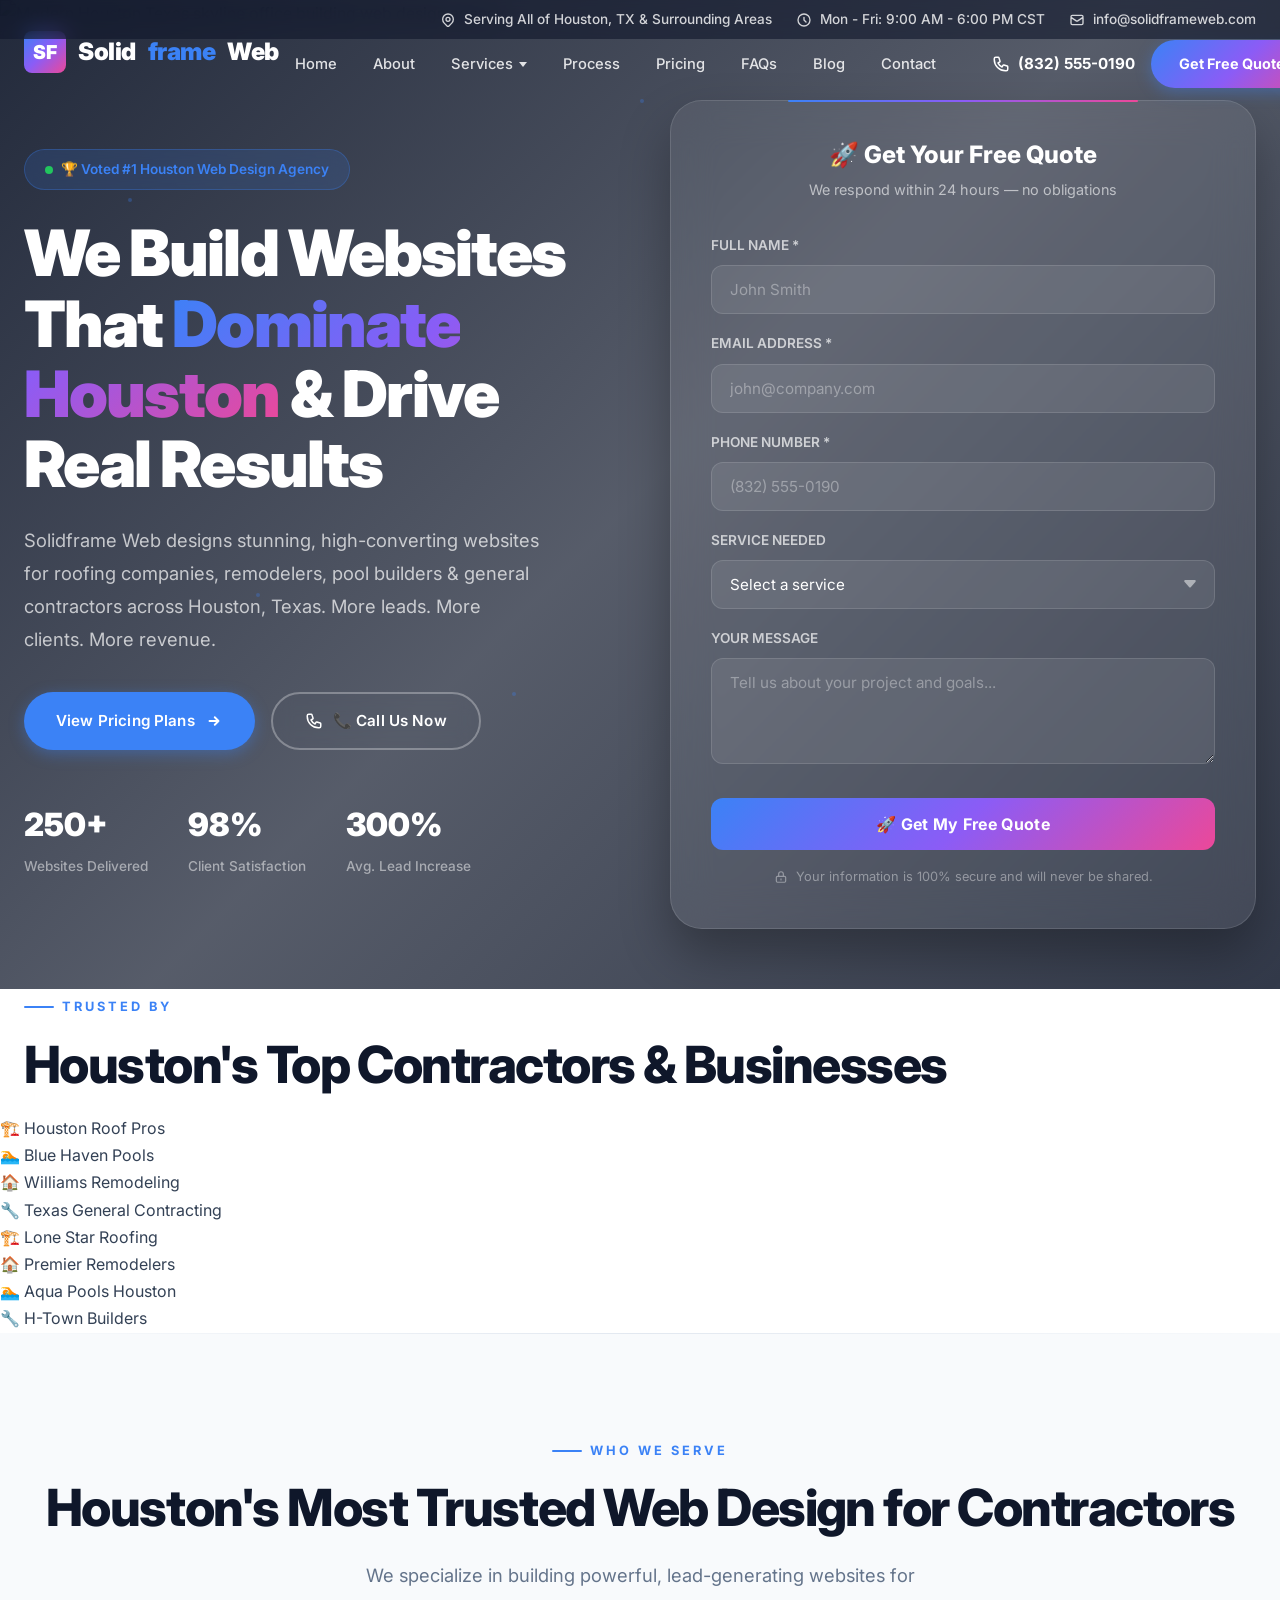
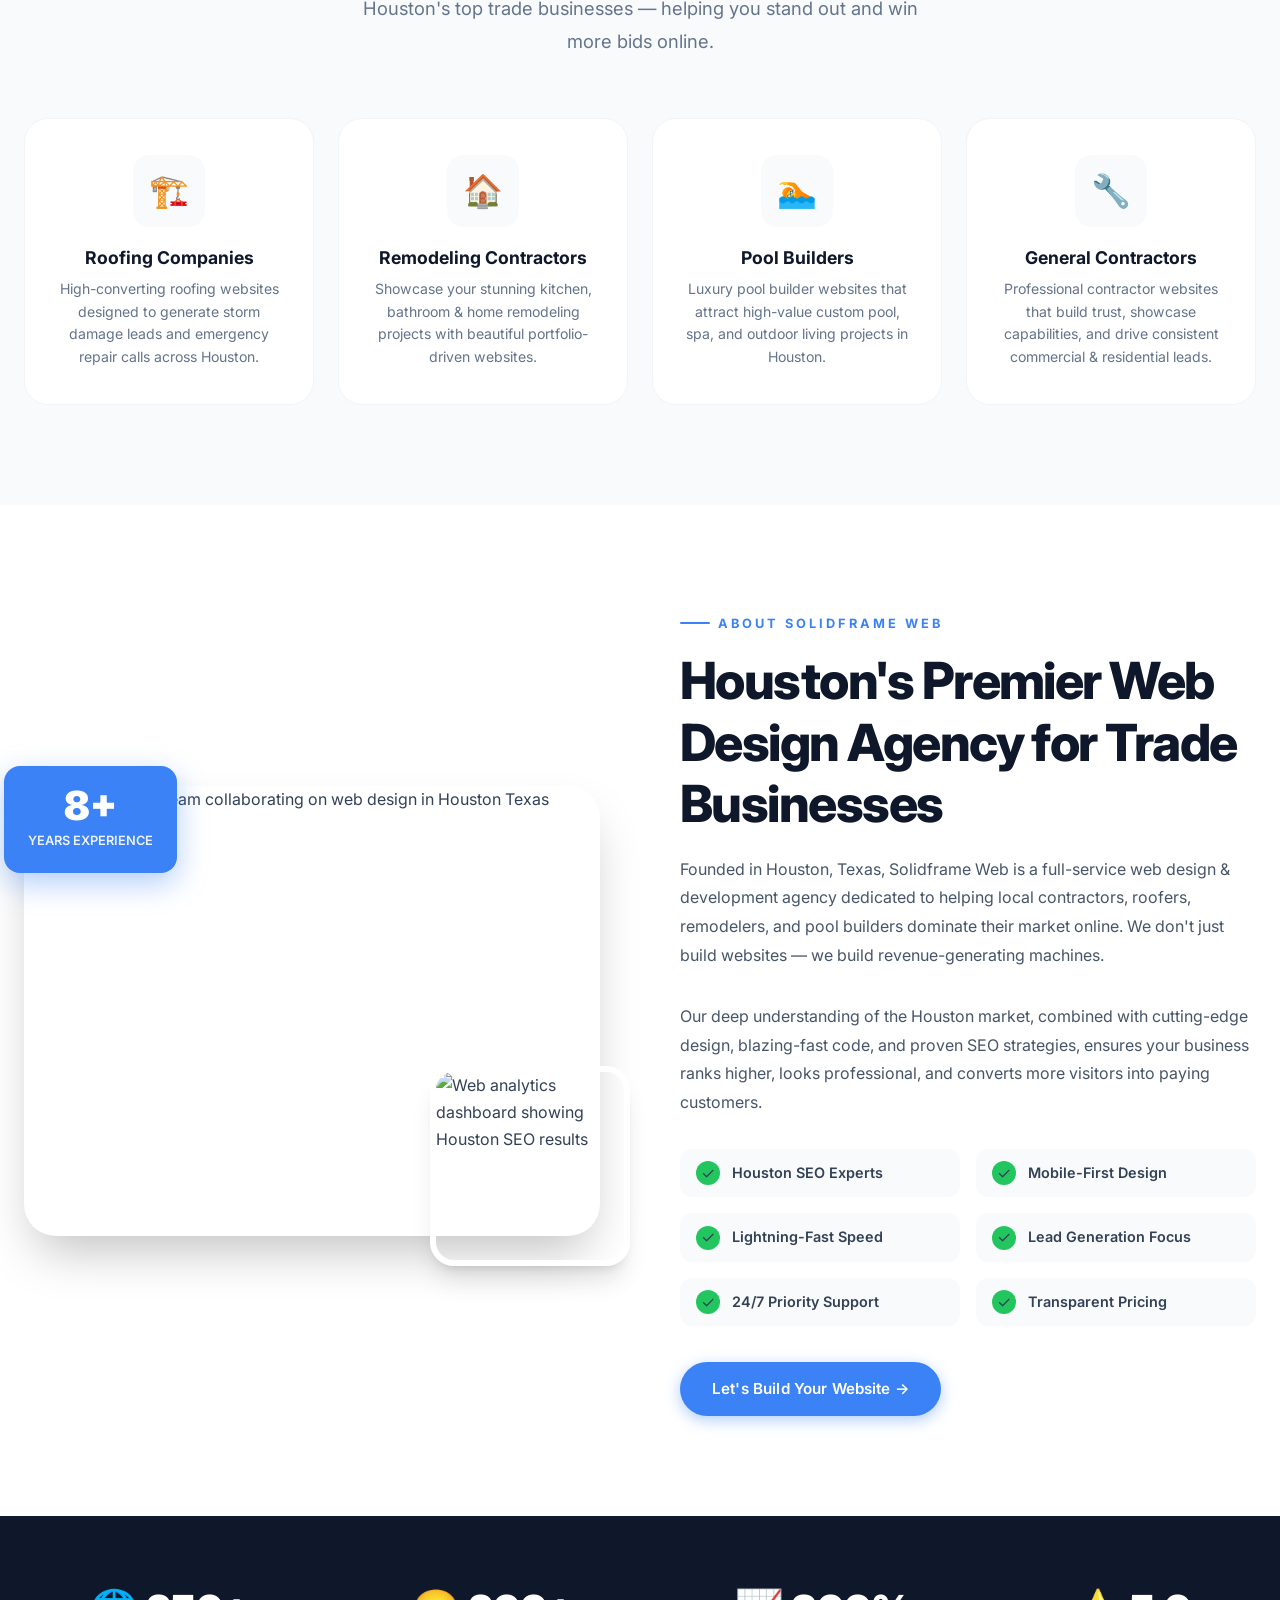
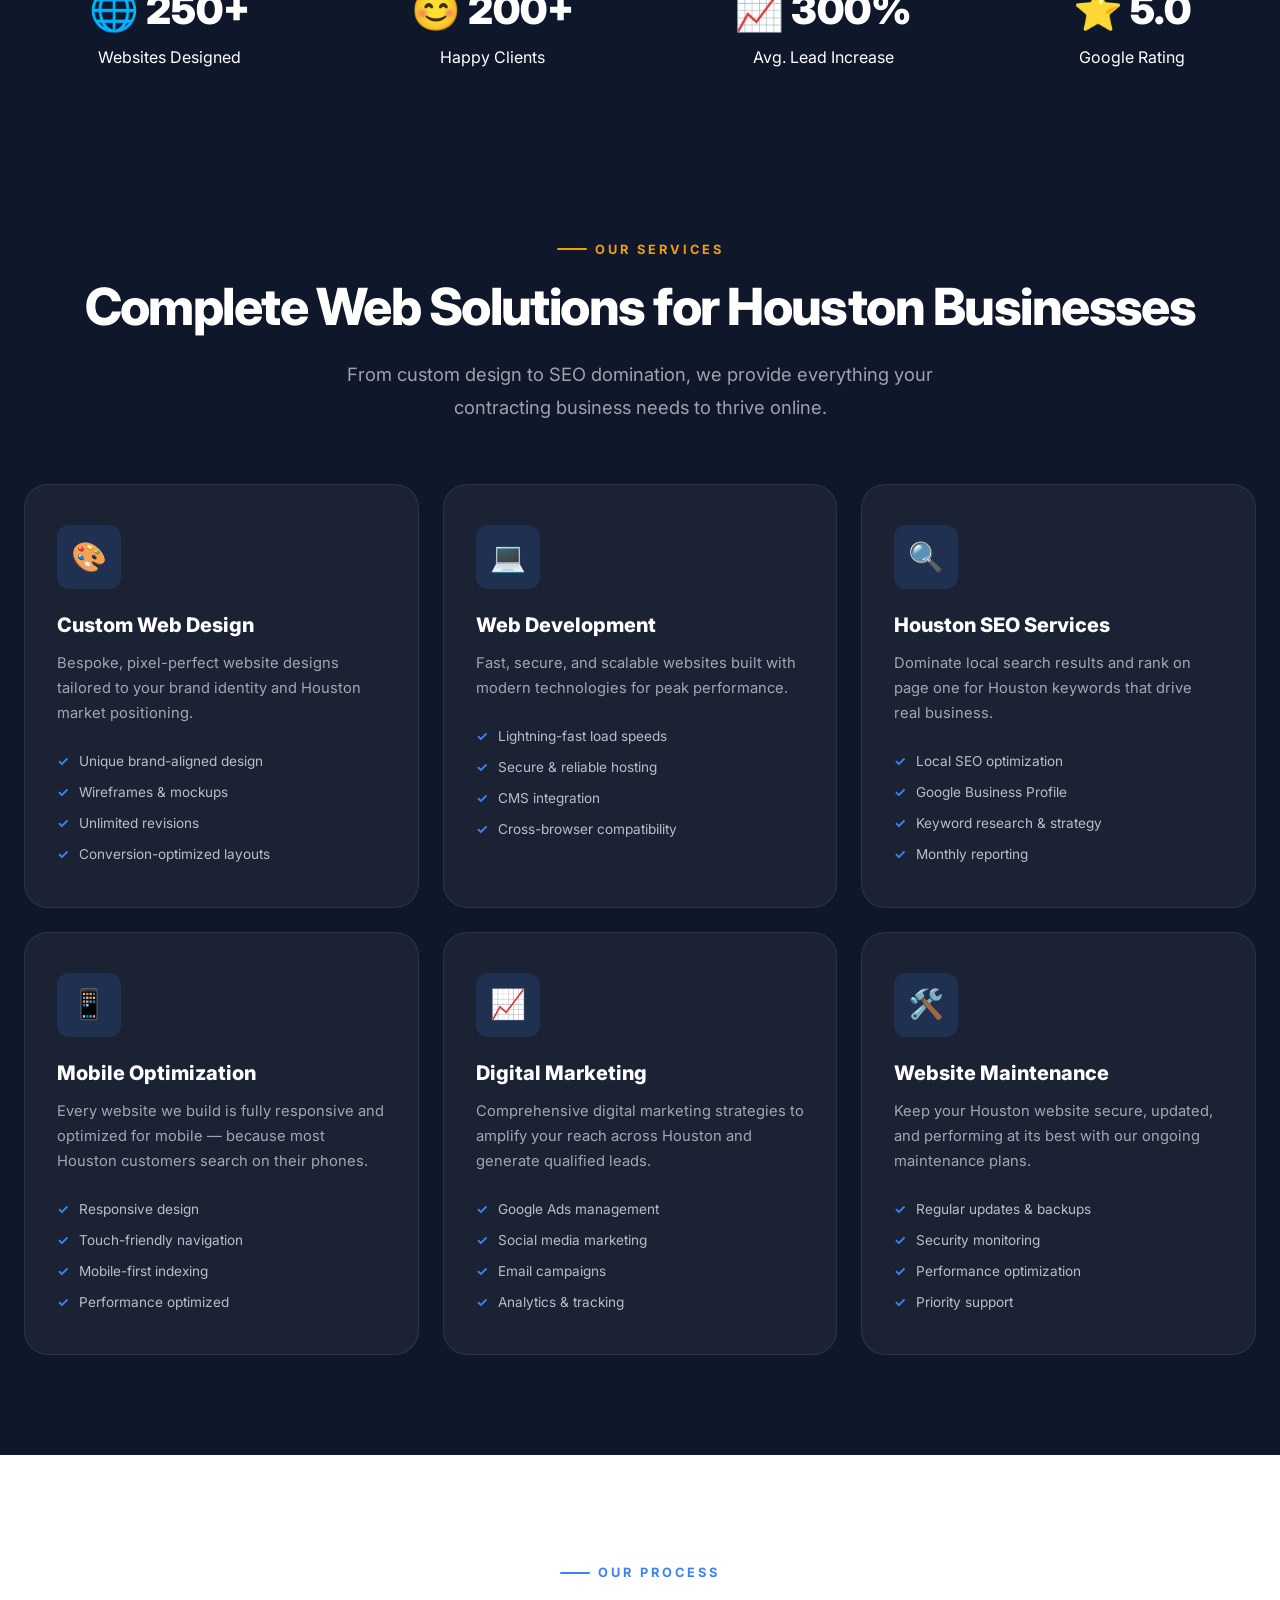
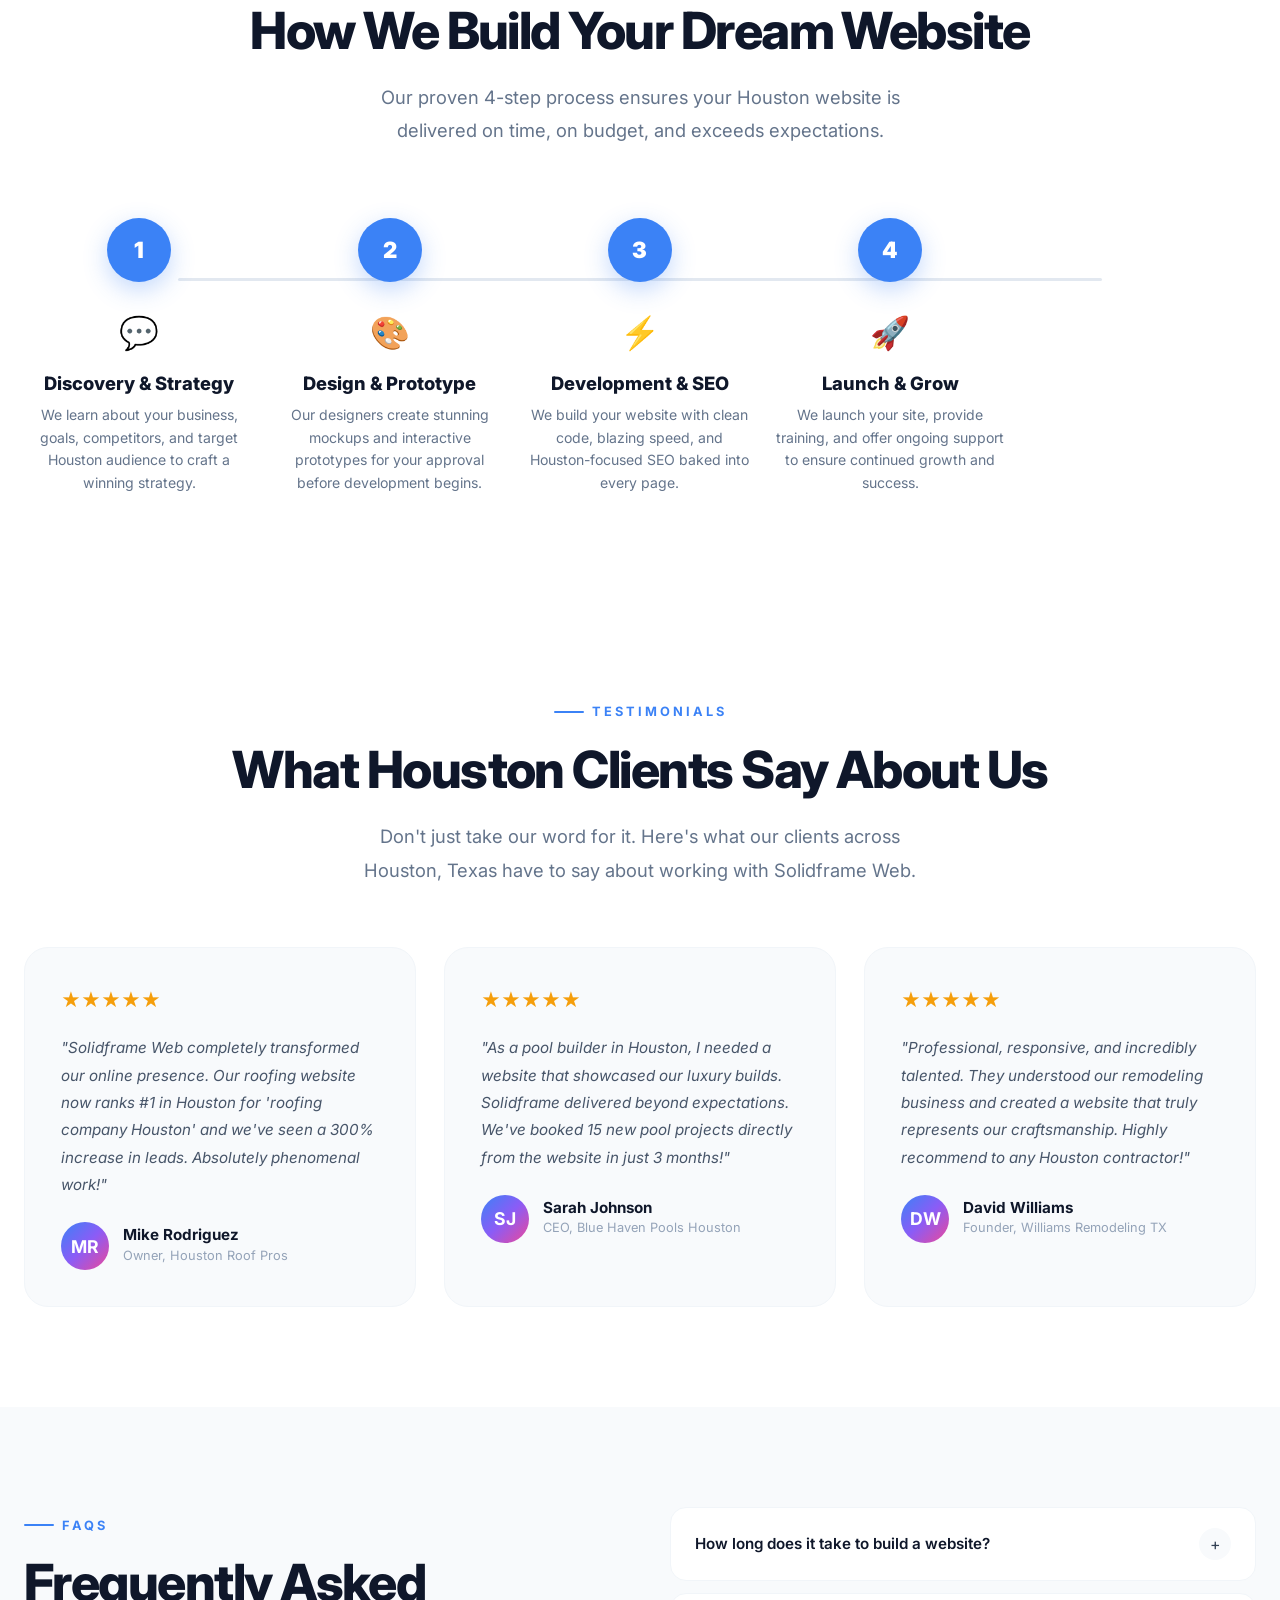
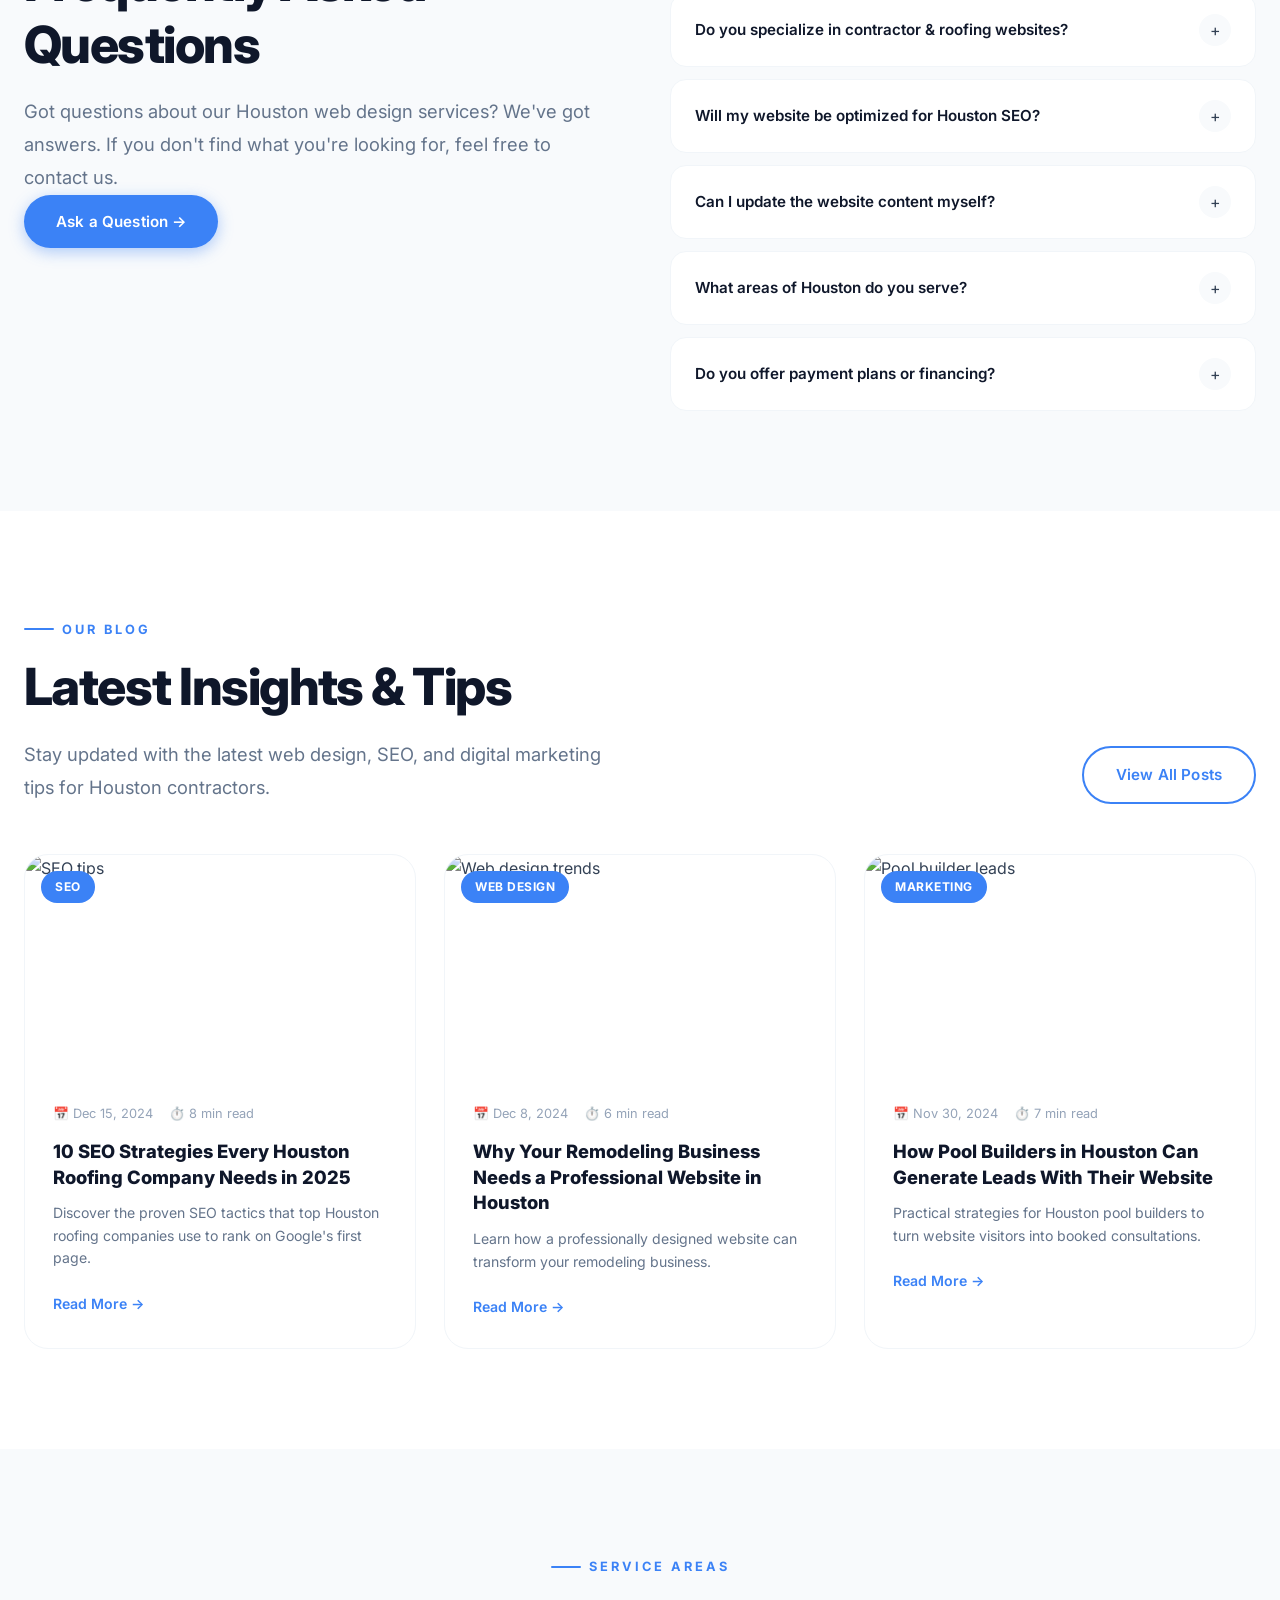
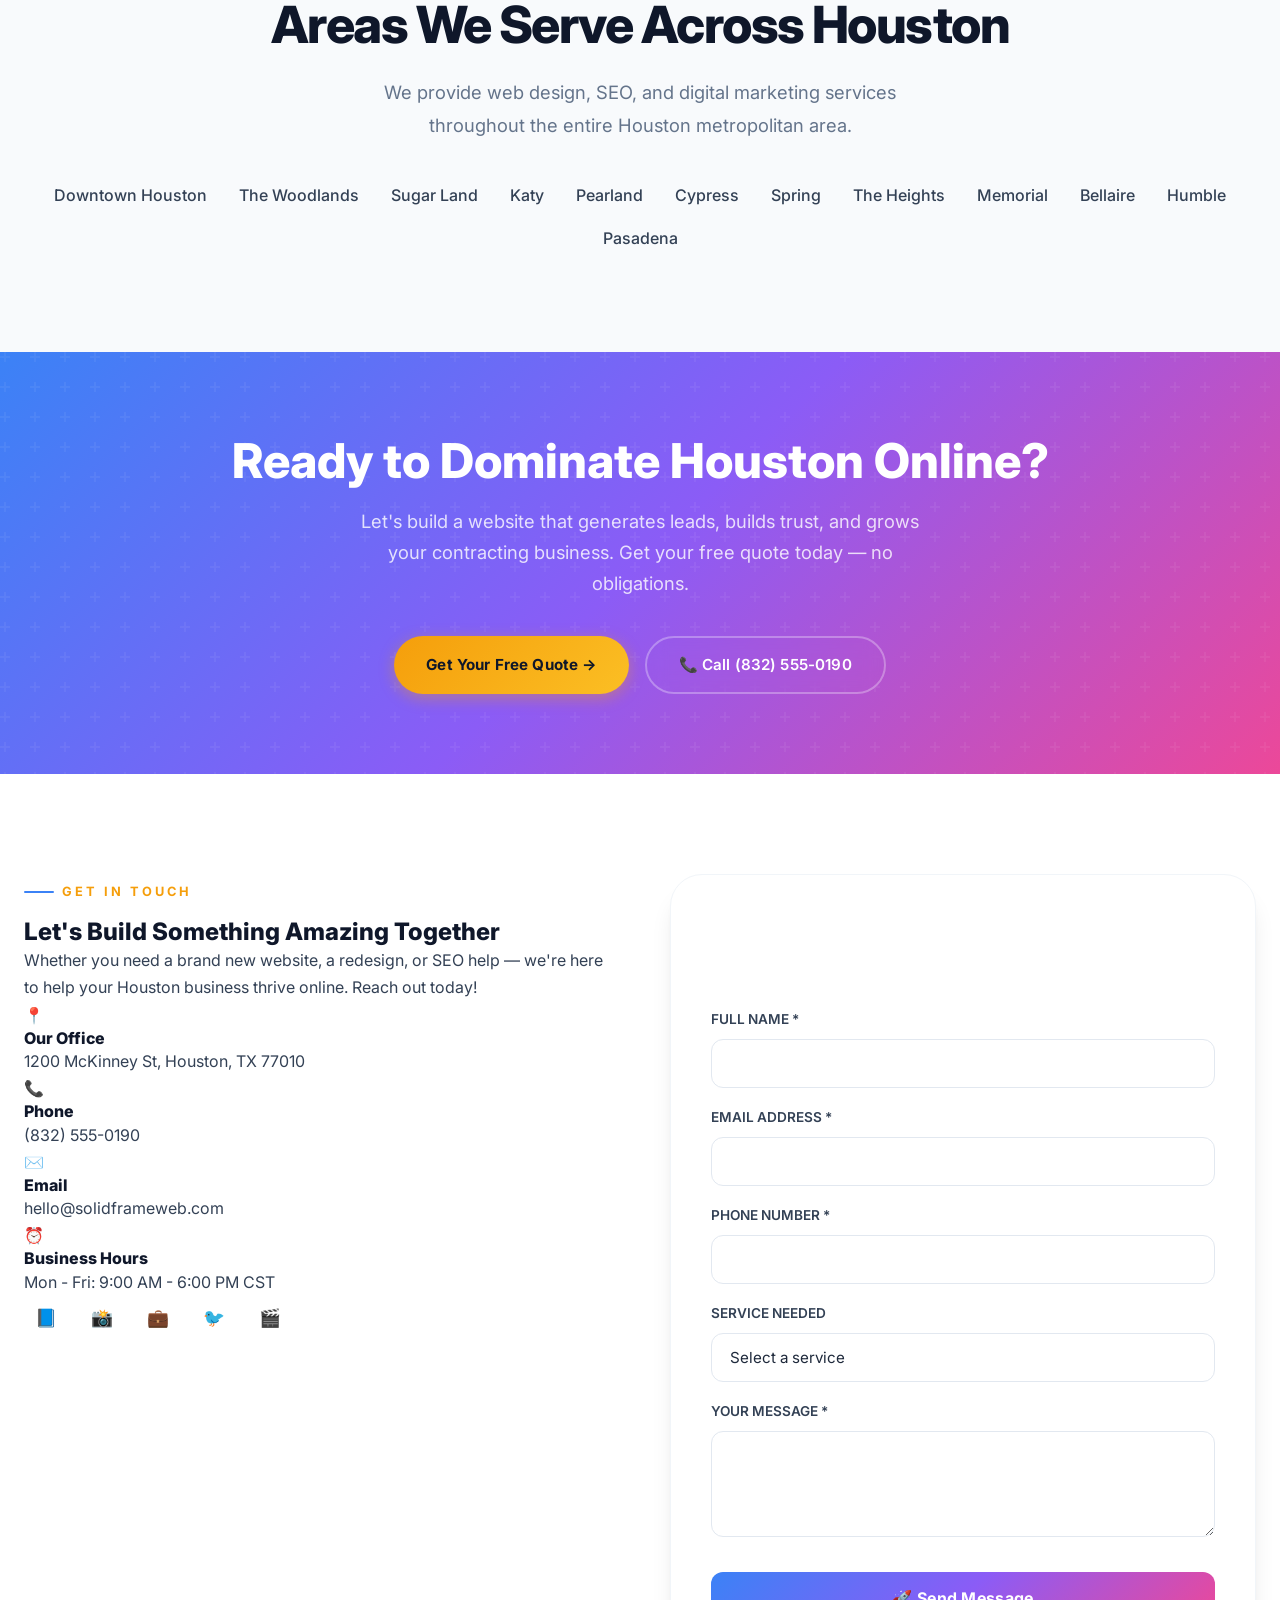
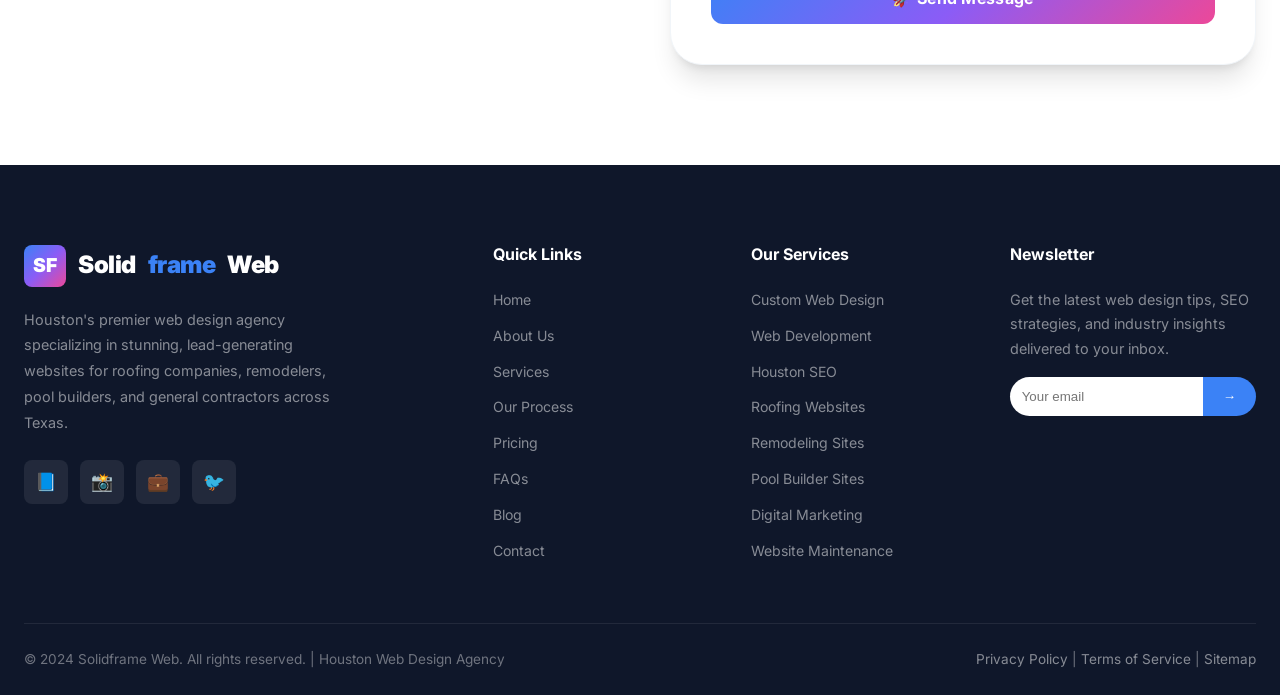
==== index.html @ 3b4bf39e "Update index.html" ====
<!DOCTYPE html>
<html lang="en">
<head>
  <meta charset="UTF-8">
  <meta name="viewport" content="width=device-width, initial-scale=1.0">
  <!-- Primary Meta Tags -->
  <title>Solidframe Web | #1 Web Design Agency in Houston, TX | Custom Websites for Contractors</title>
  <meta name="description" content="Houston's premier web design agency. We build stunning, SEO-optimized websites for roofing, remodeling, pool builders & general contractors. Get a free quote!">
  <meta name="keywords" content="web design Houston, website design Houston TX, Houston web development, roofing website Houston, remodeling website Houston, pool builder website, general contractor website Houston">
  <meta name="author" content="Solidframe Web">
  <meta name="robots" content="index, follow">
  <link rel="canonical" href="https://www.solidframeweb.com/index.html">
  <!-- Open Graph -->
  <meta property="og:type" content="website">
  <meta property="og:url" content="https://www.solidframeweb.com/">
  <meta property="og:title" content="Solidframe Web | #1 Web Design Agency in Houston, TX">
  <meta property="og:description" content="We design stunning, high-converting websites for roofing, remodeling, pool builders & general contractors across Houston, Texas.">
  <meta property="og:image" content="https://www.solidframeweb.com/og-image.jpg">
  <!-- Fonts & CSS -->
  <link rel="preconnect" href="https://fonts.googleapis.com">
  <link rel="preconnect" href="https://fonts.gstatic.com" crossorigin>
  <link href="https://fonts.googleapis.com/css2?family=Inter:wght@300;400;500;600;700;800;900&family=Playfair+Display:wght@700;800;900&display=swap" rel="stylesheet">
  <link rel="stylesheet" href="style.css">
</head>
<body>
  <!-- Mobile Overlay -->
  <div class="mobile-overlay" id="mobileOverlay"></div>

  <!-- Top Bar -->
  <div class="nav-top-bar">
    <div class="container">
      <div class="nav-top-inner">
        <div class="nav-top-item">
          <svg xmlns="http://www.w3.org/2000/svg" fill="none" viewBox="0 0 24 24" stroke="currentColor" stroke-width="2"><path stroke-linecap="round" stroke-linejoin="round" d="M17.657 16.657L13.414 20.9a1.998 1.998 0 01-2.827 0l-4.244-4.243a8 8 0 1111.314 0z"/><path stroke-linecap="round" stroke-linejoin="round" d="M15 11a3 3 0 11-6 0 3 3 0 016 0z"/></svg>
          <span>Serving All of Houston, TX & Surrounding Areas</span>
        </div>
        <div class="nav-top-item">
          <svg xmlns="http://www.w3.org/2000/svg" fill="none" viewBox="0 0 24 24" stroke="currentColor" stroke-width="2"><path stroke-linecap="round" stroke-linejoin="round" d="M12 8v4l3 3m6-3a9 9 0 11-18 0 9 9 0 0118 0z"/></svg>
          <span>Mon - Fri: 9:00 AM - 6:00 PM CST</span>
        </div>
        <div class="nav-top-item">
          <svg xmlns="http://www.w3.org/2000/svg" fill="none" viewBox="0 0 24 24" stroke="currentColor" stroke-width="2"><path stroke-linecap="round" stroke-linejoin="round" d="M3 8l7.89 5.26a2 2 0 002.22 0L21 8M5 19h14a2 2 0 002-2V7a2 2 0 00-2-2H5a2 2 0 00-2 2v10a2 2 0 002 2z"/></svg>
          <a href="mailto:info@solidframeweb.com">info@solidframeweb.com</a>
        </div>
      </div>
    </div>
  </div>

  <!-- Navbar -->
  <nav class="navbar" id="navbar">
    <div class="container">
      <a href="index.html" class="nav-logo">
        <div class="logo-icon">SF</div>
        Solid<span>frame</span> Web
      </a>

      <div class="nav-main" id="navMain">
        <div class="nav-links">
          <a href="index.html" class="nav-link active">Home</a>
          <a href="about.html" class="nav-link">About</a>
          <div class="nav-dropdown">
            <a href="services.html" class="nav-link">Services</a>
            <div class="dropdown-menu">
              <a href="services.html#custom-design" class="dropdown-item"><div class="dropdown-icon">🌐</div><div class="dropdown-text"><h4>Custom Web Design</h4><p>Stunning, unique websites</p></div></a>
              <a href="services.html#responsive" class="dropdown-item"><div class="dropdown-icon">📱</div><div class="dropdown-text"><h4>Responsive Development</h4><p>Pixel-perfect on every device</p></div></a>
              <a href="services.html#seo" class="dropdown-item"><div class="dropdown-icon">🔍</div><div class="dropdown-text"><h4>SEO Optimization</h4><p>Dominate Houston search</p></div></a>
              <a href="services.html#roofing" class="dropdown-item"><div class="dropdown-icon">🏗️</div><div class="dropdown-text"><h4>Roofing Websites</h4><p>Lead generation for roofers</p></div></a>
              <a href="services.html#remodeling" class="dropdown-item"><div class="dropdown-icon">🏠</div><div class="dropdown-text"><h4>Remodeling Websites</h4><p>Showcase your portfolio</p></div></a>
              <a href="services.html#pool" class="dropdown-item"><div class="dropdown-icon">🏊</div><div class="dropdown-text"><h4>Pool Builder Websites</h4><p>Attract high‑value projects</p></div></a>
              <a href="services.html#contractor" class="dropdown-item"><div class="dropdown-icon">🔧</div><div class="dropdown-text"><h4>Contractor Websites</h4><p>Professional sites for GCs</p></div></a>
              <a href="services.html#marketing" class="dropdown-item"><div class="dropdown-icon">📈</div><div class="dropdown-text"><h4>Digital Marketing</h4><p>Grow your online presence</p></div></a>
            </div>
          </div>
          <a href="process.html" class="nav-link">Process</a>
          <a href="pricing.html" class="nav-link">Pricing</a>
          <a href="faq.html" class="nav-link">FAQs</a>
          <a href="blog.html" class="nav-link">Blog</a>
          <a href="contact.html" class="nav-link">Contact</a>
        </div>
        <div class="nav-actions">
          <a href="tel:+18325550190" class="nav-phone">
            <svg xmlns="http://www.w3.org/2000/svg" fill="none" viewBox="0 0 24 24" stroke="currentColor" stroke-width="2"><path stroke-linecap="round" stroke-linejoin="round" d="M3 5a2 2 0 012-2h3.28a1 1 0 01.948.684l1.498 4.493a1 1 0 01-.502 1.21l-2.257 1.13a11.042 11.042 0 005.516 5.516l1.13-2.257a1 1 0 011.21-.502l4.493 1.498a1 1 0 01.684.949V19a2 2 0 01-2 2h-1C9.716 21 3 14.284 3 6V5z"/></svg>
            (832) 555-0190
          </a>
          <a href="index.html#quote-form" class="nav-quote-btn">Get Free Quote →</a>
        </div>
      </div>

      <div class="nav-toggle" id="navToggle">
        <span></span><span></span><span></span>
      </div>
    </div>
  </nav>

  <!-- ===== HERO ===== -->
  <section class="hero" id="home">
    <div class="hero-bg">
      <img src="https://images.unsplash.com/photo-1497366216548-37526070297c?w=1920&q=80" alt="Modern Houston Texas skyline office building web design agency" loading="eager">
    </div>
    <div class="hero-particles">
      <div class="particle"></div><div class="particle"></div><div class="particle"></div><div class="particle"></div>
      <div class="particle"></div><div class="particle"></div><div class="particle"></div><div class="particle"></div>
    </div>
    <div class="container">
      <div class="hero-content">
        <div class="hero-badge">
          <span class="dot"></span>
          🏆 Voted #1 Houston Web Design Agency 
        </div>
        <h1 class="hero-title">
          We Build Websites That <span class="highlight">Dominate Houston</span> & Drive Real Results
        </h1>
        <p class="hero-description">
          Solidframe Web designs stunning, high-converting websites for roofing companies, remodelers, pool builders & general contractors across Houston, Texas. More leads. More clients. More revenue.
        </p>
        <div class="hero-buttons">
          <a href="pricing.html" class="btn btn-primary">
            View Pricing Plans
            <svg xmlns="http://www.w3.org/2000/svg" width="18" height="18" fill="none" viewBox="0 0 24 24" stroke="currentColor" stroke-width="2.5"><path stroke-linecap="round" stroke-linejoin="round" d="M13 7l5 5m0 0l-5 5m5-5H6"/></svg>
          </a>
          <a href="tel:+18325550190" class="btn btn-secondary">
            <svg xmlns="http://www.w3.org/2000/svg" width="18" height="18" fill="none" viewBox="0 0 24 24" stroke="currentColor" stroke-width="2"><path stroke-linecap="round" stroke-linejoin="round" d="M3 5a2 2 0 012-2h3.28a1 1 0 01.948.684l1.498 4.493a1 1 0 01-.502 1.21l-2.257 1.13a11.042 11.042 0 005.516 5.516l1.13-2.257a1 1 0 011.21-.502l4.493 1.498a1 1 0 01.684.949V19a2 2 0 01-2 2h-1C9.716 21 3 14.284 3 6V5z"/></svg>
            📞 Call Us Now
          </a>
        </div>
        <div class="hero-stats">
          <div class="hero-stat"><span class="hero-stat-number">250+</span><span class="hero-stat-label">Websites Delivered</span></div>
          <div class="hero-stat"><span class="hero-stat-number">98%</span><span class="hero-stat-label">Client Satisfaction</span></div>
          <div class="hero-stat"><span class="hero-stat-number">300%</span><span class="hero-stat-label">Avg. Lead Increase</span></div>
        </div>
      </div>

      <div class="hero-form-wrapper" id="quote-form">
        <form class="hero-form" id="heroQuoteForm">
          <div class="form-header">
            <h3>🚀 Get Your Free Quote</h3>
            <p>We respond within 24 hours — no obligations</p>
          </div>
          <div class="form-group">
            <label for="hero-name">FULL NAME *</label>
            <input type="text" id="hero-name" name="name" placeholder="John Smith" required>
          </div>
          <div class="form-group">
            <label for="hero-email">EMAIL ADDRESS *</label>
            <input type="email" id="hero-email" name="email" placeholder="john@company.com" required>
          </div>
          <div class="form-group">
            <label for="hero-phone">PHONE NUMBER *</label>
            <input type="tel" id="hero-phone" name="phone" placeholder="(832) 555-0190" required>
          </div>
          <div class="form-group">
            <label for="hero-service">SERVICE NEEDED</label>
            <select id="hero-service" name="service">
              <option value="">Select a service</option>
              <option value="custom-web-design">Custom Web Design</option>
              <option value="roofing-website">Roofing Website</option>
              <option value="remodeling-website">Remodeling Website</option>
              <option value="pool-builder-website">Pool Builder Website</option>
              <option value="contractor-website">Contractor Website</option>
              <option value="seo-optimization">SEO Optimization</option>
              <option value="digital-marketing">Digital Marketing</option>
            </select>
          </div>
          <div class="form-group">
            <label for="hero-message">YOUR MESSAGE</label>
            <textarea id="hero-message" name="message" placeholder="Tell us about your project and goals..." rows="4"></textarea>
          </div>
          <button type="submit" class="form-submit">🚀 Get My Free Quote</button>
          <div class="form-trust">
            <svg xmlns="http://www.w3.org/2000/svg" width="14" height="14" fill="none" viewBox="0 0 24 24" stroke="currentColor" stroke-width="2"><path stroke-linecap="round" stroke-linejoin="round" d="M12 15v2m-6 4h12a2 2 0 002-2v-6a2 2 0 00-2-2H6a2 2 0 00-2 2v6a2 2 0 002 2zm10-10V7a4 4 0 00-8 0v4h8z"/></svg>
            Your information is 100% secure and will never be shared.
          </div>
        </form>
      </div>
    </div>
  </section>

  <!-- ===== TRUSTED BY ===== -->
  <section class="trusted-by">
    <div class="container">
      <div class="trusted-header">
        <span class="section-label">Trusted By</span>
        <h2 class="section-title">Houston's Top Contractors & Businesses</h2>
      </div>
    </div>
    <div class="logo-carousel-wrapper">
      <div class="logo-carousel" id="logoCarousel">
        <div class="logo-item"><span>🏗️</span> Houston Roof Pros</div>
        <div class="logo-item"><span>🏊</span> Blue Haven Pools</div>
        <div class="logo-item"><span>🏠</span> Williams Remodeling</div>
        <div class="logo-item"><span>🔧</span> Texas General Contracting</div>
        <div class="logo-item"><span>🏗️</span> Lone Star Roofing</div>
        <div class="logo-item"><span>🏠</span> Premier Remodelers</div>
        <div class="logo-item"><span>🏊</span> Aqua Pools Houston</div>
        <div class="logo-item"><span>🔧</span> H-Town Builders</div>
      </div>
    </div>
  </section>

  <!-- ===== WHO WE SERVE ===== -->
  <section class="industries section" id="industries">
    <div class="container">
      <div class="industries-header fade-in">
        <span class="section-label">Who We Serve</span>
        <h2 class="section-title">Houston's Most Trusted Web Design for Contractors</h2>
        <p class="section-subtitle">We specialize in building powerful, lead-generating websites for Houston's top trade businesses — helping you stand out and win more bids online.</p>
      </div>
      <div class="industries-grid">
        <div class="industry-card fade-in"><div class="industry-icon"><span>🏗️</span></div><h3>Roofing Companies</h3><p>High-converting roofing websites designed to generate storm damage leads and emergency repair calls across Houston.</p></div>
        <div class="industry-card fade-in"><div class="industry-icon"><span>🏠</span></div><h3>Remodeling Contractors</h3><p>Showcase your stunning kitchen, bathroom & home remodeling projects with beautiful portfolio-driven websites.</p></div>
        <div class="industry-card fade-in"><div class="industry-icon"><span>🏊</span></div><h3>Pool Builders</h3><p>Luxury pool builder websites that attract high-value custom pool, spa, and outdoor living projects in Houston.</p></div>
        <div class="industry-card fade-in"><div class="industry-icon"><span>🔧</span></div><h3>General Contractors</h3><p>Professional contractor websites that build trust, showcase capabilities, and drive consistent commercial & residential leads.</p></div>
      </div>
    </div>
  </section>

  <!-- ===== ABOUT ===== -->
  <section class="about section" id="about">
    <div class="container">
      <div class="about-grid">
        <div class="about-images fade-in-left">
          <div class="about-img-main"><img src="https://images.unsplash.com/photo-1522071820081-009f0129c71c?w=800&q=80" alt="Solidframe Web team collaborating on web design in Houston Texas"></div>
          <div class="about-img-float"><img src="https://images.unsplash.com/photo-1460925895917-afdab827c52f?w=400&q=80" alt="Web analytics dashboard showing Houston SEO results"></div>
          <div class="about-experience"><span class="number">8+</span><span class="label">YEARS EXPERIENCE</span></div>
        </div>
        <div class="about-content fade-in-right">
          <span class="section-label">About Solidframe Web</span>
          <h2 class="section-title">Houston's Premier Web Design Agency for Trade Businesses</h2>
          <p class="about-text">Founded in Houston, Texas, Solidframe Web is a full-service web design & development agency dedicated to helping local contractors, roofers, remodelers, and pool builders dominate their market online. We don't just build websites — we build revenue-generating machines.</p>
          <p class="about-text">Our deep understanding of the Houston market, combined with cutting-edge design, blazing-fast code, and proven SEO strategies, ensures your business ranks higher, looks professional, and converts more visitors into paying customers.</p>
          <div class="about-features">
            <div class="about-feature"><div class="check">✓</div><span>Houston SEO Experts</span></div>
            <div class="about-feature"><div class="check">✓</div><span>Mobile-First Design</span></div>
            <div class="about-feature"><div class="check">✓</div><span>Lightning-Fast Speed</span></div>
            <div class="about-feature"><div class="check">✓</div><span>Lead Generation Focus</span></div>
            <div class="about-feature"><div class="check">✓</div><span>24/7 Priority Support</span></div>
            <div class="about-feature"><div class="check">✓</div><span>Transparent Pricing</span></div>
          </div>
          <a href="about.html" class="btn btn-primary">Let's Build Your Website →</a>
        </div>
      </div>
    </div>
  </section>

  <!-- ===== STATS BANNER ===== -->
  <section class="stats-banner" style="background: var(--primary); padding: 60px 0;">
    <div class="container">
      <div style="display: flex; justify-content: space-around; flex-wrap: wrap; gap: 30px;">
        <div style="text-align: center; color: white;"><span style="font-size: 2.5rem; font-weight: 900;">🌐 250+</span><br>Websites Designed</div>
        <div style="text-align: center; color: white;"><span style="font-size: 2.5rem; font-weight: 900;">😊 200+</span><br>Happy Clients</div>
        <div style="text-align: center; color: white;"><span style="font-size: 2.5rem; font-weight: 900;">📈 300%</span><br>Avg. Lead Increase</div>
        <div style="text-align: center; color: white;"><span style="font-size: 2.5rem; font-weight: 900;">⭐ 5.0</span><br>Google Rating</div>
      </div>
    </div>
  </section>

  <!-- ===== SERVICES ===== -->
  <section class="services section" id="services">
    <div class="container">
      <div class="services-header fade-in">
        <span class="section-label">Our Services</span>
        <h2 class="section-title">Complete Web Solutions for Houston Businesses</h2>
        <p class="section-subtitle">From custom design to SEO domination, we provide everything your contracting business needs to thrive online.</p>
      </div>
      <div class="services-grid">
        <div class="service-card fade-in"><div class="service-icon">🎨</div><h3>Custom Web Design</h3><p>Bespoke, pixel-perfect website designs tailored to your brand identity and Houston market positioning.</p><ul class="service-features"><li>Unique brand-aligned design</li><li>Wireframes & mockups</li><li>Unlimited revisions</li><li>Conversion-optimized layouts</li></ul></div>
        <div class="service-card fade-in"><div class="service-icon">💻</div><h3>Web Development</h3><p>Fast, secure, and scalable websites built with modern technologies for peak performance.</p><ul class="service-features"><li>Lightning-fast load speeds</li><li>Secure & reliable hosting</li><li>CMS integration</li><li>Cross-browser compatibility</li></ul></div>
        <div class="service-card fade-in"><div class="service-icon">🔍</div><h3>Houston SEO Services</h3><p>Dominate local search results and rank on page one for Houston keywords that drive real business.</p><ul class="service-features"><li>Local SEO optimization</li><li>Google Business Profile</li><li>Keyword research & strategy</li><li>Monthly reporting</li></ul></div>
        <div class="service-card fade-in"><div class="service-icon">📱</div><h3>Mobile Optimization</h3><p>Every website we build is fully responsive and optimized for mobile — because most Houston customers search on their phones.</p><ul class="service-features"><li>Responsive design</li><li>Touch-friendly navigation</li><li>Mobile-first indexing</li><li>Performance optimized</li></ul></div>
        <div class="service-card fade-in"><div class="service-icon">📈</div><h3>Digital Marketing</h3><p>Comprehensive digital marketing strategies to amplify your reach across Houston and generate qualified leads.</p><ul class="service-features"><li>Google Ads management</li><li>Social media marketing</li><li>Email campaigns</li><li>Analytics & tracking</li></ul></div>
        <div class="service-card fade-in"><div class="service-icon">🛠️</div><h3>Website Maintenance</h3><p>Keep your Houston website secure, updated, and performing at its best with our ongoing maintenance plans.</p><ul class="service-features"><li>Regular updates & backups</li><li>Security monitoring</li><li>Performance optimization</li><li>Priority support</li></ul></div>
      </div>
    </div>
  </section>

  <!-- ===== PROCESS ===== -->
  <section class="process section" id="process">
    <div class="container">
      <div class="process-header fade-in">
        <span class="section-label">Our Process</span>
        <h2 class="section-title">How We Build Your Dream Website</h2>
        <p class="section-subtitle">Our proven 4-step process ensures your Houston website is delivered on time, on budget, and exceeds expectations.</p>
      </div>
      <div class="process-timeline">
        <div class="process-step fade-in"><div class="step-number">1</div><div class="step-icon">💬</div><h3>Discovery & Strategy</h3><p>We learn about your business, goals, competitors, and target Houston audience to craft a winning strategy.</p></div>
        <div class="process-step fade-in"><div class="step-number">2</div><div class="step-icon">🎨</div><h3>Design & Prototype</h3><p>Our designers create stunning mockups and interactive prototypes for your approval before development begins.</p></div>
        <div class="process-step fade-in"><div class="step-number">3</div><div class="step-icon">⚡</div><h3>Development & SEO</h3><p>We build your website with clean code, blazing speed, and Houston-focused SEO baked into every page.</p></div>
        <div class="process-step fade-in"><div class="step-number">4</div><div class="step-icon">🚀</div><h3>Launch & Grow</h3><p>We launch your site, provide training, and offer ongoing support to ensure continued growth and success.</p></div>
      </div>
    </div>
  </section>

  <!-- ===== TESTIMONIALS ===== -->
  <section class="testimonials section" id="testimonials">
    <div class="container">
      <div class="testimonials-header fade-in"><span class="section-label">Testimonials</span><h2 class="section-title">What Houston Clients Say About Us</h2><p class="section-subtitle">Don't just take our word for it. Here's what our clients across Houston, Texas have to say about working with Solidframe Web.</p></div>
      <div class="testimonials-grid">
        <div class="testimonial-card fade-in"><div class="testimonial-stars">★★★★★</div><p class="testimonial-text">"Solidframe Web completely transformed our online presence. Our roofing website now ranks #1 in Houston for 'roofing company Houston' and we've seen a 300% increase in leads. Absolutely phenomenal work!"</p><div class="testimonial-author"><div class="testimonial-avatar">MR</div><div class="testimonial-info"><h4>Mike Rodriguez</h4><p>Owner, Houston Roof Pros</p></div></div></div>
        <div class="testimonial-card fade-in"><div class="testimonial-stars">★★★★★</div><p class="testimonial-text">"As a pool builder in Houston, I needed a website that showcased our luxury builds. Solidframe delivered beyond expectations. We've booked 15 new pool projects directly from the website in just 3 months!"</p><div class="testimonial-author"><div class="testimonial-avatar">SJ</div><div class="testimonial-info"><h4>Sarah Johnson</h4><p>CEO, Blue Haven Pools Houston</p></div></div></div>
        <div class="testimonial-card fade-in"><div class="testimonial-stars">★★★★★</div><p class="testimonial-text">"Professional, responsive, and incredibly talented. They understood our remodeling business and created a website that truly represents our craftsmanship. Highly recommend to any Houston contractor!"</p><div class="testimonial-author"><div class="testimonial-avatar">DW</div><div class="testimonial-info"><h4>David Williams</h4><p>Founder, Williams Remodeling TX</p></div></div></div>
      </div>
    </div>
  </section>

  <!-- ===== FAQ ===== -->
  <section class="faq section" id="faq">
    <div class="container">
      <div class="faq-grid">
        <div class="faq-content fade-in-left">
          <span class="section-label">FAQs</span>
          <h2 class="section-title">Frequently Asked Questions</h2>
          <p class="section-subtitle">Got questions about our Houston web design services? We've got answers. If you don't find what you're looking for, feel free to contact us.</p>
          <a href="contact.html" class="btn btn-primary">Ask a Question →</a>
        </div>
        <div class="faq-items fade-in-right">
          <div class="faq-item"><div class="faq-question" onclick="toggleFaq(this)"><h4>How long does it take to build a website?</h4><div class="faq-toggle">+</div></div><div class="faq-answer"><div class="faq-answer-inner">Typically 2-4 weeks, depending on complexity.</div></div></div>
          <div class="faq-item"><div class="faq-question" onclick="toggleFaq(this)"><h4>Do you specialize in contractor & roofing websites?</h4><div class="faq-toggle">+</div></div><div class="faq-answer"><div class="faq-answer-inner">Yes! Over 80% of our clients are in the trades.</div></div></div>
          <div class="faq-item"><div class="faq-question" onclick="toggleFaq(this)"><h4>Will my website be optimized for Houston SEO?</h4><div class="faq-toggle">+</div></div><div class="faq-answer"><div class="faq-answer-inner">Absolutely, local SEO is built into every site.</div></div></div>
          <div class="faq-item"><div class="faq-question" onclick="toggleFaq(this)"><h4>Can I update the website content myself?</h4><div class="faq-toggle">+</div></div><div class="faq-answer"><div class="faq-answer-inner">Yes, we provide training and an easy CMS.</div></div></div>
          <div class="faq-item"><div class="faq-question" onclick="toggleFaq(this)"><h4>What areas of Houston do you serve?</h4><div class="faq-toggle">+</div></div><div class="faq-answer"><div class="faq-answer-inner">All of Houston metro: The Woodlands, Katy, Sugar Land, etc.</div></div></div>
          <div class="faq-item"><div class="faq-question" onclick="toggleFaq(this)"><h4>Do you offer payment plans or financing?</h4><div class="faq-toggle">+</div></div><div class="faq-answer"><div class="faq-answer-inner">Yes, flexible payment options available.</div></div></div>
        </div>
      </div>
    </div>
  </section>

  <!-- ===== BLOG ===== -->
  <section class="blog section" id="blog">
    <div class="container">
      <div class="blog-header fade-in">
        <div><span class="section-label">Our Blog</span><h2 class="section-title">Latest Insights & Tips</h2><p class="section-subtitle">Stay updated with the latest web design, SEO, and digital marketing tips for Houston contractors.</p></div>
        <a href="blog.html" class="btn btn-outline">View All Posts</a>
      </div>
      <div class="blog-grid">
        <article class="blog-card fade-in"><div class="blog-img"><img src="https://images.unsplash.com/photo-1432888622747-4eb9a8efeb07?w=600&q=80" alt="SEO tips"><span class="blog-category">SEO</span></div><div class="blog-body"><div class="blog-meta"><span>📅 Dec 15, 2024</span><span>⏱️ 8 min read</span></div><h3>10 SEO Strategies Every Houston Roofing Company Needs in 2025</h3><p>Discover the proven SEO tactics that top Houston roofing companies use to rank on Google's first page.</p><a href="#" class="blog-link">Read More →</a></div></article>
        <article class="blog-card fade-in"><div class="blog-img"><img src="https://images.unsplash.com/photo-1558618666-fcd25c85f82e?w=600&q=80" alt="Web design trends"><span class="blog-category">WEB DESIGN</span></div><div class="blog-body"><div class="blog-meta"><span>📅 Dec 8, 2024</span><span>⏱️ 6 min read</span></div><h3>Why Your Remodeling Business Needs a Professional Website in Houston</h3><p>Learn how a professionally designed website can transform your remodeling business.</p><a href="#" class="blog-link">Read More →</a></div></article>
        <article class="blog-card fade-in"><div class="blog-img"><img src="https://images.unsplash.com/photo-1576013551627-0cc20b96c2a7?w=600&q=80" alt="Pool builder leads"><span class="blog-category">MARKETING</span></div><div class="blog-body"><div class="blog-meta"><span>📅 Nov 30, 2024</span><span>⏱️ 7 min read</span></div><h3>How Pool Builders in Houston Can Generate Leads With Their Website</h3><p>Practical strategies for Houston pool builders to turn website visitors into booked consultations.</p><a href="#" class="blog-link">Read More →</a></div></article>
      </div>
    </div>
  </section>

  <!-- ===== SERVICE AREAS ===== -->
  <section class="service-areas section" style="background: var(--gray-50);">
    <div class="container">
      <div class="section-header text-center fade-in" style="text-align: center; margin-bottom: 40px;">
        <span class="section-label">Service Areas</span>
        <h2 class="section-title">Areas We Serve Across Houston</h2>
        <p class="section-subtitle" style="margin: 0 auto;">We provide web design, SEO, and digital marketing services throughout the entire Houston metropolitan area.</p>
      </div>
      <div style="display: flex; flex-wrap: wrap; justify-content: center; gap: 16px 32px;">
        <span style="font-weight: 500;">Downtown Houston</span> <span style="font-weight: 500;">The Woodlands</span> <span style="font-weight: 500;">Sugar Land</span> <span style="font-weight: 500;">Katy</span> <span style="font-weight: 500;">Pearland</span> <span style="font-weight: 500;">Cypress</span> <span style="font-weight: 500;">Spring</span> <span style="font-weight: 500;">The Heights</span> <span style="font-weight: 500;">Memorial</span> <span style="font-weight: 500;">Bellaire</span> <span style="font-weight: 500;">Humble</span> <span style="font-weight: 500;">Pasadena</span>
      </div>
    </div>
  </section>

  <!-- ===== CTA ===== -->
  <section class="cta">
    <div class="container">
      <h2>Ready to Dominate Houston Online?</h2>
      <p>Let's build a website that generates leads, builds trust, and grows your contracting business. Get your free quote today — no obligations.</p>
      <div class="cta-buttons">
        <a href="index.html#quote-form" class="btn btn-gold">Get Your Free Quote →</a>
        <a href="tel:+18325550190" class="btn btn-secondary">📞 Call (832) 555-0190</a>
      </div>
    </div>
  </section>

  <!-- ===== CONTACT ===== -->
  <section class="contact section" id="contact">
    <div class="container">
      <div class="contact-grid">
        <div class="contact-info fade-in-left">
          <span class="section-label" style="color: var(--gold);">Get In Touch</span>
          <h2>Let's Build Something Amazing Together</h2>
          <p>Whether you need a brand new website, a redesign, or SEO help — we're here to help your Houston business thrive online. Reach out today!</p>
          <div class="contact-details">
            <div class="contact-detail"><div class="contact-detail-icon">📍</div><div class="contact-detail-text"><h4>Our Office</h4><p>1200 McKinney St, Houston, TX 77010</p></div></div>
            <div class="contact-detail"><div class="contact-detail-icon">📞</div><div class="contact-detail-text"><h4>Phone</h4><p><a href="tel:+18325550190">(832) 555-0190</a></p></div></div>
            <div class="contact-detail"><div class="contact-detail-icon">✉️</div><div class="contact-detail-text"><h4>Email</h4><p><a href="mailto:hello@solidframeweb.com">hello@solidframeweb.com</a></p></div></div>
            <div class="contact-detail"><div class="contact-detail-icon">⏰</div><div class="contact-detail-text"><h4>Business Hours</h4><p>Mon - Fri: 9:00 AM - 6:00 PM CST</p></div></div>
          </div>
          <div class="contact-socials">
            <a href="#" class="social-link" aria-label="Facebook">📘</a>
            <a href="#" class="social-link" aria-label="Instagram">📸</a>
            <a href="#" class="social-link" aria-label="LinkedIn">💼</a>
            <a href="#" class="social-link" aria-label="Twitter">🐦</a>
            <a href="#" class="social-link" aria-label="YouTube">🎬</a>
          </div>
        </div>
        <div class="contact-form fade-in-right">
          <form id="contactForm">
            <div class="form-header"><h3>Send Us a Message</h3><p>We'll respond within 24 hours</p></div>
            <div class="form-group"><label>FULL NAME *</label><input type="text" required></div>
            <div class="form-group"><label>EMAIL ADDRESS *</label><input type="email" required></div>
            <div class="form-group"><label>PHONE NUMBER *</label><input type="tel" required></div>
            <div class="form-group"><label>SERVICE NEEDED</label><select><option>Select a service</option></select></div>
            <div class="form-group"><label>YOUR MESSAGE *</label><textarea rows="4" required></textarea></div>
            <button type="submit" class="form-submit">🚀 Send Message</button>
          </form>
        </div>
      </div>
    </div>
  </section>

  <!-- ===== FOOTER ===== -->
  <footer class="footer">
    <div class="container">
      <div class="footer-grid">
        <div class="footer-brand">
          <a href="index.html" class="nav-logo"><div class="logo-icon">SF</div>Solid<span>frame</span> Web</a>
          <p>Houston's premier web design agency specializing in stunning, lead-generating websites for roofing companies, remodelers, pool builders, and general contractors across Texas.</p>
          <div class="contact-socials">
            <a href="#" class="social-link" aria-label="Facebook">📘</a>
            <a href="#" class="social-link" aria-label="Instagram">📸</a>
            <a href="#" class="social-link" aria-label="LinkedIn">💼</a>
            <a href="#" class="social-link" aria-label="Twitter">🐦</a>
          </div>
        </div>
        <div>
          <h4>Quick Links</h4>
          <div class="footer-links">
            <a href="index.html">Home</a><a href="about.html">About Us</a><a href="services.html">Services</a><a href="process.html">Our Process</a>
            <a href="pricing.html">Pricing</a><a href="faq.html">FAQs</a><a href="blog.html">Blog</a><a href="contact.html">Contact</a>
          </div>
        </div>
        <div>
          <h4>Our Services</h4>
          <div class="footer-links">
            <a href="services.html">Custom Web Design</a><a href="services.html">Web Development</a><a href="services.html">Houston SEO</a>
            <a href="services.html">Roofing Websites</a><a href="services.html">Remodeling Sites</a><a href="services.html">Pool Builder Sites</a>
            <a href="services.html">Digital Marketing</a><a href="services.html">Website Maintenance</a>
          </div>
        </div>
        <div>
          <h4>Newsletter</h4>
          <p style="color: rgba(255,255,255,0.5); font-size:0.9rem; margin-bottom:16px;">Get the latest web design tips, SEO strategies, and industry insights delivered to your inbox.</p>
          <div style="display:flex;"><input type="email" placeholder="Your email" style="padding:12px; border-radius:50px 0 0 50px; border:none; flex:1;"><button style="background:var(--accent); border:none; border-radius:0 50px 50px 0; padding:0 20px; color:white; font-weight:700;">→</button></div>
        </div>
      </div>
      <div class="footer-bottom">
        <p>&copy; 2024 Solidframe Web. All rights reserved. | Houston Web Design Agency</p>
        <p><a href="#" style="color: rgba(255,255,255,0.5);">Privacy Policy</a> | <a href="#" style="color: rgba(255,255,255,0.5);">Terms of Service</a> | <a href="#" style="color: rgba(255,255,255,0.5);">Sitemap</a></p>
      </div>
    </div>
  </footer>

  <!-- Scroll to Top -->
  <button class="scroll-top" id="scrollTop" onclick="window.scrollTo({top:0,behavior:'smooth'})">↑</button>

  <script src="script.js"></script>
</body>
</html>
---- style.css ----
/* ===== CSS RESET & VARIABLES ===== */
:root {
  --primary: #0f172a;
  --primary-light: #1e293b;
  --accent: #3b82f6;
  --accent-hover: #2563eb;
  --accent-glow: rgba(59, 130, 246, 0.3);
  --gold: #f59e0b;
  --gold-light: #fbbf24;
  --white: #ffffff;
  --gray-50: #f8fafc;
  --gray-100: #f1f5f9;
  --gray-200: #e2e8f0;
  --gray-300: #cbd5e1;
  --gray-400: #94a3b8;
  --gray-500: #64748b;
  --gray-600: #475569;
  --gray-700: #334155;
  --gray-800: #1e293b;
  --gray-900: #0f172a;
  --gradient-1: linear-gradient(135deg, #3b82f6 0%, #8b5cf6 50%, #ec4899 100%);
  --gradient-2: linear-gradient(135deg, #0f172a 0%, #1e293b 100%);
  --gradient-3: linear-gradient(135deg, #f59e0b 0%, #ef4444 100%);
  --shadow-sm: 0 1px 2px rgba(0,0,0,0.05);
  --shadow-md: 0 4px 6px -1px rgba(0,0,0,0.1), 0 2px 4px -2px rgba(0,0,0,0.1);
  --shadow-lg: 0 10px 15px -3px rgba(0,0,0,0.1), 0 4px 6px -4px rgba(0,0,0,0.1);
  --shadow-xl: 0 20px 25px -5px rgba(0,0,0,0.1), 0 8px 10px -6px rgba(0,0,0,0.1);
  --shadow-2xl: 0 25px 50px -12px rgba(0,0,0,0.25);
  --shadow-glow: 0 0 40px rgba(59,130,246,0.15);
  --radius-sm: 8px;
  --radius-md: 12px;
  --radius-lg: 16px;
  --radius-xl: 24px;
  --radius-2xl: 32px;
  --transition: all 0.3s cubic-bezier(0.4, 0, 0.2, 1);
  --transition-slow: all 0.5s cubic-bezier(0.4, 0, 0.2, 1);
}

*, *::before, *::after {
  margin: 0;
  padding: 0;
  box-sizing: border-box;
}

html {
  scroll-behavior: smooth;
  scroll-padding-top: 80px;
}

body {
  font-family: 'Inter', -apple-system, BlinkMacSystemFont, sans-serif;
  color: var(--gray-700);
  line-height: 1.7;
  background: var(--white);
  overflow-x: hidden;
  -webkit-font-smoothing: antialiased;
  -moz-osx-font-smoothing: grayscale;
}

h1, h2, h3, h4, h5, h6 {
  font-family: 'Inter', sans-serif;
  color: var(--gray-900);
  line-height: 1.2;
  font-weight: 800;
}

a {
  text-decoration: none;
  color: inherit;
  transition: var(--transition);
}

img {
  max-width: 100%;
  height: auto;
  display: block;
}

ul { list-style: none; }

.container {
  max-width: 1280px;
  margin: 0 auto;
  padding: 0 24px;
}

.section {
  padding: 100px 0;
}

.section-label {
  display: inline-flex;
  align-items: center;
  gap: 8px;
  font-size: 0.8rem;
  font-weight: 700;
  text-transform: uppercase;
  letter-spacing: 3px;
  color: var(--accent);
  margin-bottom: 16px;
}

.section-label::before {
  content: '';
  width: 30px;
  height: 2px;
  background: var(--accent);
  border-radius: 2px;
}

.section-title {
  font-size: clamp(2rem, 4vw, 3.2rem);
  margin-bottom: 20px;
  letter-spacing: -0.03em;
}

.section-subtitle {
  font-size: 1.15rem;
  color: var(--gray-500);
  max-width: 600px;
  line-height: 1.8;
}

.text-center { text-align: center; }

.btn {
  display: inline-flex;
  align-items: center;
  gap: 10px;
  padding: 14px 32px;
  border-radius: 50px;
  font-weight: 600;
  font-size: 0.95rem;
  cursor: pointer;
  border: none;
  transition: var(--transition);
  font-family: 'Inter', sans-serif;
  letter-spacing: 0.01em;
  position: relative;
  overflow: hidden;
}

.btn-primary {
  background: var(--accent);
  color: var(--white);
  box-shadow: 0 4px 15px rgba(59,130,246,0.4);
}

.btn-primary:hover {
  background: var(--accent-hover);
  transform: translateY(-2px);
  box-shadow: 0 8px 25px rgba(59,130,246,0.5);
}

.btn-secondary {
  background: transparent;
  color: var(--white);
  border: 2px solid rgba(255,255,255,0.3);
  backdrop-filter: blur(10px);
}

.btn-secondary:hover {
  background: rgba(255,255,255,0.1);
  border-color: rgba(255,255,255,0.6);
  transform: translateY(-2px);
}

.btn-dark {
  background: var(--gray-900);
  color: var(--white);
}

.btn-dark:hover {
  background: var(--gray-800);
  transform: translateY(-2px);
  box-shadow: var(--shadow-xl);
}

.btn-outline {
  background: transparent;
  color: var(--accent);
  border: 2px solid var(--accent);
}

.btn-outline:hover {
  background: var(--accent);
  color: var(--white);
  transform: translateY(-2px);
}

.btn-gold {
  background: linear-gradient(135deg, var(--gold), var(--gold-light));
  color: var(--gray-900);
  font-weight: 700;
  box-shadow: 0 4px 15px rgba(245,158,11,0.4);
}

.btn-gold:hover {
  transform: translateY(-2px);
  box-shadow: 0 8px 25px rgba(245,158,11,0.5);
}

/* ===== NAVBAR ===== */
.navbar {
  position: fixed;
  top: 0;
  left: 0;
  width: 100%;
  z-index: 1000;
  padding: 16px 0;
  transition: var(--transition);
}

.navbar.scrolled {
  background: rgba(15, 23, 42, 0.95);
  backdrop-filter: blur(20px);
  -webkit-backdrop-filter: blur(20px);
  padding: 10px 0;
  box-shadow: 0 4px 30px rgba(0,0,0,0.2);
}

.navbar .container {
  display: flex;
  align-items: center;
  justify-content: space-between;
}

.nav-top-bar {
  position: fixed;
  top: 0;
  left: 0;
  width: 100%;
  z-index: 1001;
  background: rgba(15, 23, 42, 0.6);
  backdrop-filter: blur(10px);
  padding: 8px 0;
  transition: var(--transition);
}

.navbar.scrolled .nav-top-bar {
  opacity: 0;
  height: 0;
  padding: 0;
  overflow: hidden;
}

.nav-top-inner {
  display: flex;
  align-items: center;
  justify-content: flex-end;
  gap: 24px;
}

.nav-top-item {
  display: flex;
  align-items: center;
  gap: 8px;
  color: rgba(255,255,255,0.8);
  font-size: 0.85rem;
  font-weight: 500;
}

.nav-top-item a {
  color: rgba(255,255,255,0.8);
}

.nav-top-item a:hover {
  color: var(--gold-light);
}

.nav-top-item svg {
  width: 16px;
  height: 16px;
  flex-shrink: 0;
}

.nav-main {
  display: flex;
  align-items: center;
  gap: 40px;
  margin-top: 24px;
  transition: var(--transition);
}

.navbar.scrolled .nav-main {
  margin-top: 0;
}

.nav-logo {
  display: flex;
  align-items: center;
  gap: 12px;
  font-size: 1.5rem;
  font-weight: 900;
  color: var(--white);
  letter-spacing: -0.02em;
  flex-shrink: 0;
}

.nav-logo .logo-icon {
  width: 42px;
  height: 42px;
  background: var(--gradient-1);
  border-radius: var(--radius-sm);
  display: flex;
  align-items: center;
  justify-content: center;
  font-size: 1.2rem;
  color: white;
  font-weight: 900;
}

.nav-logo span {
  color: var(--accent);
}

.nav-links {
  display: flex;
  align-items: center;
  gap: 4px;
}

.nav-link {
  color: rgba(255,255,255,0.85);
  font-weight: 500;
  font-size: 0.92rem;
  padding: 10px 16px;
  border-radius: var(--radius-sm);
  transition: var(--transition);
  position: relative;
  white-space: nowrap;
}

.nav-link:hover {
  color: var(--white);
  background: rgba(255,255,255,0.1);
}

.nav-link.active {
  color: var(--white);
}

/* Dropdown */
.nav-dropdown {
  position: relative;
}

.nav-dropdown > .nav-link {
  display: flex;
  align-items: center;
  gap: 6px;
}

.nav-dropdown > .nav-link::after {
  content: '';
  width: 0;
  height: 0;
  border-left: 4px solid transparent;
  border-right: 4px solid transparent;
  border-top: 5px solid currentColor;
  transition: var(--transition);
}

.dropdown-menu {
  position: absolute;
  top: 100%;
  left: 50%;
  transform: translateX(-50%) translateY(10px);
  background: var(--white);
  border-radius: var(--radius-lg);
  box-shadow: var(--shadow-2xl);
  padding: 12px;
  min-width: 280px;
  opacity: 0;
  visibility: hidden;
  transition: var(--transition);
  border: 1px solid var(--gray-100);
}

.nav-dropdown:hover .dropdown-menu {
  opacity: 1;
  visibility: visible;
  transform: translateX(-50%) translateY(0);
}

.dropdown-item {
  display: flex;
  align-items: center;
  gap: 14px;
  padding: 12px 16px;
  border-radius: var(--radius-sm);
  transition: var(--transition);
  color: var(--gray-700);
}

.dropdown-item:hover {
  background: var(--gray-50);
  color: var(--accent);
}

.dropdown-icon {
  width: 44px;
  height: 44px;
  border-radius: var(--radius-sm);
  background: var(--gray-50);
  display: flex;
  align-items: center;
  justify-content: center;
  font-size: 1.3rem;
  flex-shrink: 0;
  transition: var(--transition);
}

.dropdown-item:hover .dropdown-icon {
  background: var(--accent);
  color: var(--white);
}

.dropdown-text h4 {
  font-size: 0.9rem;
  font-weight: 700;
  margin-bottom: 2px;
}

.dropdown-text p {
  font-size: 0.78rem;
  color: var(--gray-400);
  line-height: 1.4;
}

.nav-actions {
  display: flex;
  align-items: center;
  gap: 16px;
  flex-shrink: 0;
}

.nav-phone {
  display: flex;
  align-items: center;
  gap: 8px;
  color: var(--white);
  font-weight: 700;
  font-size: 0.95rem;
  white-space: nowrap;
}

.nav-phone:hover {
  color: var(--gold-light);
}

.nav-phone svg {
  width: 18px;
  height: 18px;
}

.nav-quote-btn {
  padding: 12px 28px;
  background: var(--gradient-1);
  color: var(--white);
  border-radius: 50px;
  font-weight: 700;
  font-size: 0.9rem;
  white-space: nowrap;
  box-shadow: 0 4px 15px rgba(59,130,246,0.4);
}

.nav-quote-btn:hover {
  transform: translateY(-2px);
  box-shadow: 0 8px 25px rgba(59,130,246,0.5);
}

/* Mobile Menu Toggle */
.nav-toggle {
  display: none;
  flex-direction: column;
  gap: 5px;
  cursor: pointer;
  padding: 8px;
  z-index: 1002;
}

.nav-toggle span {
  width: 28px;
  height: 2.5px;
  background: var(--white);
  border-radius: 4px;
  transition: var(--transition);
}

.nav-toggle.active span:nth-child(1) {
  transform: rotate(45deg) translate(5px, 5px);
}

.nav-toggle.active span:nth-child(2) {
  opacity: 0;
}

.nav-toggle.active span:nth-child(3) {
  transform: rotate(-45deg) translate(5px, -5px);
}

/* ===== HERO ===== */
.hero {
  position: relative;
  min-height: 100vh;
  display: flex;
  align-items: center;
  overflow: hidden;
}

.hero-bg {
  position: absolute;
  inset: 0;
  z-index: -2;
}

.hero-bg img {
  width: 100%;
  height: 100%;
  object-fit: cover;
}

.hero-bg::after {
  content: '';
  position: absolute;
  inset: 0;
  background: linear-gradient(135deg, rgba(15,23,42,0.92) 0%, rgba(15,23,42,0.7) 50%, rgba(15,23,42,0.85) 100%);
  z-index: 1;
}

.hero-particles {
  position: absolute;
  inset: 0;
  z-index: -1;
  overflow: hidden;
}

.particle {
  position: absolute;
  width: 4px;
  height: 4px;
  background: rgba(59,130,246,0.3);
  border-radius: 50%;
  animation: float 20s infinite;
}

.particle:nth-child(1) { top: 20%; left: 10%; animation-delay: 0s; animation-duration: 15s; }
.particle:nth-child(2) { top: 60%; left: 20%; animation-delay: 2s; animation-duration: 18s; }
.particle:nth-child(3) { top: 30%; left: 70%; animation-delay: 4s; animation-duration: 22s; }
.particle:nth-child(4) { top: 80%; left: 80%; animation-delay: 1s; animation-duration: 16s; }
.particle:nth-child(5) { top: 10%; left: 50%; animation-delay: 3s; animation-duration: 20s; }
.particle:nth-child(6) { top: 50%; left: 90%; animation-delay: 5s; animation-duration: 17s; }
.particle:nth-child(7) { top: 70%; left: 40%; animation-delay: 2.5s; animation-duration: 19s; }
.particle:nth-child(8) { top: 40%; left: 60%; animation-delay: 1.5s; animation-duration: 21s; }

@keyframes float {
  0%, 100% { transform: translate(0, 0) scale(1); opacity: 0.3; }
  25% { transform: translate(50px, -80px) scale(1.5); opacity: 0.6; }
  50% { transform: translate(-30px, -150px) scale(1); opacity: 0.3; }
  75% { transform: translate(80px, -50px) scale(1.8); opacity: 0.5; }
}

.hero .container {
  display: grid;
  grid-template-columns: 1fr 1fr;
  gap: 60px;
  align-items: center;
  padding-top: 100px;
  padding-bottom: 60px;
}

.hero-content {
  color: var(--white);
}

.hero-badge {
  display: inline-flex;
  align-items: center;
  gap: 8px;
  padding: 8px 20px;
  background: rgba(59,130,246,0.15);
  border: 1px solid rgba(59,130,246,0.3);
  border-radius: 50px;
  font-size: 0.85rem;
  font-weight: 600;
  color: var(--accent);
  margin-bottom: 28px;
  backdrop-filter: blur(10px);
}

.hero-badge .dot {
  width: 8px;
  height: 8px;
  background: #22c55e;
  border-radius: 50%;
  animation: pulse 2s infinite;
}

@keyframes pulse {
  0%, 100% { opacity: 1; transform: scale(1); }
  50% { opacity: 0.5; transform: scale(1.5); }
}

.hero-title {
  font-size: clamp(2.5rem, 5vw, 4rem);
  color: var(--white);
  font-weight: 900;
  line-height: 1.1;
  margin-bottom: 24px;
  letter-spacing: -0.03em;
}

.hero-title .highlight {
  background: var(--gradient-1);
  -webkit-background-clip: text;
  -webkit-text-fill-color: transparent;
  background-clip: text;
}

.hero-description {
  font-size: 1.15rem;
  color: rgba(255,255,255,0.7);
  line-height: 1.8;
  margin-bottom: 36px;
  max-width: 520px;
}

.hero-buttons {
  display: flex;
  gap: 16px;
  margin-bottom: 48px;
  flex-wrap: wrap;
}

.hero-stats {
  display: flex;
  gap: 40px;
}

.hero-stat {
  text-align: left;
}

.hero-stat-number {
  font-size: 2rem;
  font-weight: 900;
  color: var(--white);
  display: block;
}

.hero-stat-label {
  font-size: 0.85rem;
  color: rgba(255,255,255,0.5);
  font-weight: 500;
}

/* Hero Quote Form */
.hero-form-wrapper {
  position: relative;
}

.hero-form {
  background: rgba(255,255,255,0.07);
  backdrop-filter: blur(20px);
  -webkit-backdrop-filter: blur(20px);
  border: 1px solid rgba(255,255,255,0.12);
  border-radius: var(--radius-2xl);
  padding: 40px;
  box-shadow: 0 25px 50px rgba(0,0,0,0.3);
}

.hero-form::before {
  content: '';
  position: absolute;
  top: -1px;
  left: 20%;
  right: 20%;
  height: 2px;
  background: var(--gradient-1);
  border-radius: 2px;
}

.form-header {
  text-align: center;
  margin-bottom: 32px;
}

.form-header h3 {
  color: var(--white);
  font-size: 1.5rem;
  margin-bottom: 8px;
}

.form-header p {
  color: rgba(255,255,255,0.6);
  font-size: 0.9rem;
}

.form-group {
  margin-bottom: 18px;
}

.form-group label {
  display: block;
  color: rgba(255,255,255,0.7);
  font-size: 0.85rem;
  font-weight: 600;
  margin-bottom: 8px;
}

.form-group input,
.form-group textarea,
.form-group select {
  width: 100%;
  padding: 14px 18px;
  background: rgba(255,255,255,0.08);
  border: 1px solid rgba(255,255,255,0.12);
  border-radius: var(--radius-md);
  color: var(--white);
  font-size: 0.95rem;
  font-family: 'Inter', sans-serif;
  transition: var(--transition);
  outline: none;
}

.form-group input::placeholder,
.form-group textarea::placeholder {
  color: rgba(255,255,255,0.35);
}

.form-group input:focus,
.form-group textarea:focus,
.form-group select:focus {
  border-color: var(--accent);
  background: rgba(59,130,246,0.08);
  box-shadow: 0 0 0 3px rgba(59,130,246,0.15);
}

.form-group select {
  appearance: none;
  cursor: pointer;
  background-image: url("data:image/svg+xml,%3Csvg xmlns='http://www.w3.org/2000/svg' width='16' height='16' fill='rgba(255,255,255,0.5)' viewBox='0 0 16 16'%3E%3Cpath d='M7.247 11.14 2.451 5.658C1.885 5.013 2.345 4 3.204 4h9.592a1 1 0 0 1 .753 1.659l-4.796 5.48a1 1 0 0 1-1.506 0z'/%3E%3C/svg%3E");
  background-repeat: no-repeat;
  background-position: right 16px center;
  padding-right: 44px;
}

.form-group select option {
  background: var(--gray-800);
  color: var(--white);
}

.form-group textarea {
  resize: vertical;
  min-height: 100px;
}

.form-row {
  display: grid;
  grid-template-columns: 1fr 1fr;
  gap: 16px;
}

.form-submit {
  width: 100%;
  padding: 16px;
  background: var(--gradient-1);
  color: var(--white);
  border: none;
  border-radius: var(--radius-md);
  font-size: 1rem;
  font-weight: 700;
  cursor: pointer;
  transition: var(--transition);
  font-family: 'Inter', sans-serif;
  letter-spacing: 0.02em;
  margin-top: 8px;
}

.form-submit:hover {
  transform: translateY(-2px);
  box-shadow: 0 8px 25px rgba(59,130,246,0.5);
}

.form-trust {
  display: flex;
  align-items: center;
  justify-content: center;
  gap: 8px;
  margin-top: 16px;
  color: rgba(255,255,255,0.4);
  font-size: 0.8rem;
}

.form-trust svg {
  width: 14px;
  height: 14px;
}

/* ===== INDUSTRIES / WHO WE SERVE ===== */
.industries {
  background: var(--gray-50);
  position: relative;
}

.industries::before {
  content: '';
  position: absolute;
  top: 0;
  left: 0;
  right: 0;
  height: 1px;
  background: linear-gradient(90deg, transparent, var(--gray-200), transparent);
}

.industries-header {
  text-align: center;
  margin-bottom: 60px;
}

.industries-header .section-subtitle {
  margin: 0 auto;
}

.industries-grid {
  display: grid;
  grid-template-columns: repeat(4, 1fr);
  gap: 24px;
}

.industry-card {
  background: var(--white);
  border-radius: var(--radius-xl);
  padding: 36px 28px;
  text-align: center;
  transition: var(--transition);
  border: 1px solid var(--gray-100);
  position: relative;
  overflow: hidden;
}

.industry-card::before {
  content: '';
  position: absolute;
  top: 0;
  left: 0;
  right: 0;
  height: 4px;
  background: var(--gradient-1);
  transform: scaleX(0);
  transition: var(--transition);
}

.industry-card:hover {
  transform: translateY(-8px);
  box-shadow: var(--shadow-xl);
  border-color: transparent;
}

.industry-card:hover::before {
  transform: scaleX(1);
}

.industry-icon {
  width: 72px;
  height: 72px;
  border-radius: var(--radius-lg);
  background: var(--gray-50);
  display: flex;
  align-items: center;
  justify-content: center;
  margin: 0 auto 20px;
  font-size: 2rem;
  transition: var(--transition);
}

.industry-card:hover .industry-icon {
  background: var(--accent);
  transform: scale(1.1);
}

.industry-card:hover .industry-icon span {
  filter: brightness(0) invert(1);
}

.industry-card h3 {
  font-size: 1.1rem;
  margin-bottom: 10px;
  font-weight: 700;
}

.industry-card p {
  font-size: 0.88rem;
  color: var(--gray-500);
  line-height: 1.6;
}

/* ===== ABOUT ===== */
.about {
  background: var(--white);
}

.about-grid {
  display: grid;
  grid-template-columns: 1fr 1fr;
  gap: 80px;
  align-items: center;
}

.about-images {
  position: relative;
}

.about-img-main {
  border-radius: var(--radius-2xl);
  overflow: hidden;
  box-shadow: var(--shadow-2xl);
}

.about-img-main img {
  width: 100%;
  height: 450px;
  object-fit: cover;
}

.about-img-float {
  position: absolute;
  bottom: -30px;
  right: -30px;
  width: 200px;
  height: 200px;
  border-radius: var(--radius-xl);
  overflow: hidden;
  border: 6px solid var(--white);
  box-shadow: var(--shadow-xl);
}

.about-img-float img {
  width: 100%;
  height: 100%;
  object-fit: cover;
}

.about-experience {
  position: absolute;
  top: -20px;
  left: -20px;
  background: var(--accent);
  color: var(--white);
  padding: 20px 24px;
  border-radius: var(--radius-lg);
  text-align: center;
  box-shadow: 0 10px 30px rgba(59,130,246,0.4);
}

.about-experience .number {
  font-size: 2.5rem;
  font-weight: 900;
  display: block;
  line-height: 1;
}

.about-experience .label {
  font-size: 0.8rem;
  font-weight: 600;
  opacity: 0.9;
}

.about-content .section-title {
  margin-bottom: 20px;
}

.about-text {
  color: var(--gray-600);
  margin-bottom: 32px;
  line-height: 1.8;
}

.about-features {
  display: grid;
  grid-template-columns: 1fr 1fr;
  gap: 16px;
  margin-bottom: 36px;
}

.about-feature {
  display: flex;
  align-items: center;
  gap: 12px;
  padding: 12px 16px;
  background: var(--gray-50);
  border-radius: var(--radius-md);
}

.about-feature .check {
  width: 24px;
  height: 24px;
  background: #22c55e;
  border-radius: 50%;
  display: flex;
  align-items: center;
  justify-content: center;
  flex-shrink: 0;
}

.about-feature .check svg {
  width: 14px;
  height: 14px;
  color: white;
}

.about-feature span {
  font-size: 0.9rem;
  font-weight: 600;
  color: var(--gray-700);
}

/* ===== SERVICES ===== */
.services {
  background: var(--primary);
  color: var(--white);
  position: relative;
  overflow: hidden;
}

.services::before {
  content: '';
  position: absolute;
  top: -50%;
  right: -20%;
  width: 600px;
  height: 600px;
  background: radial-gradient(circle, rgba(59,130,246,0.1) 0%, transparent 70%);
  border-radius: 50%;
}

.services-header {
  text-align: center;
  margin-bottom: 60px;
}

.services-header .section-label {
  color: var(--gold);
}

.services-header .section-label::before {
  background: var(--gold);
}

.services-header .section-title {
  color: var(--white);
}

.services-header .section-subtitle {
  color: rgba(255,255,255,0.6);
  margin: 0 auto;
}

.services-grid {
  display: grid;
  grid-template-columns: repeat(3, 1fr);
  gap: 24px;
  position: relative;
  z-index: 1;
}

.service-card {
  background: rgba(255,255,255,0.05);
  border: 1px solid rgba(255,255,255,0.08);
  border-radius: var(--radius-xl);
  padding: 40px 32px;
  transition: var(--transition);
  position: relative;
  overflow: hidden;
}

.service-card::before {
  content: '';
  position: absolute;
  inset: 0;
  background: var(--gradient-1);
  opacity: 0;
  transition: var(--transition);
}

.service-card:hover {
  transform: translateY(-8px);
  border-color: rgba(59,130,246,0.3);
  box-shadow: 0 20px 40px rgba(0,0,0,0.3);
}

.service-card:hover::before {
  opacity: 0.08;
}

.service-card > * {
  position: relative;
  z-index: 1;
}

.service-icon {
  width: 64px;
  height: 64px;
  border-radius: var(--radius-md);
  background: rgba(59,130,246,0.15);
  display: flex;
  align-items: center;
  justify-content: center;
  font-size: 1.8rem;
  margin-bottom: 24px;
  transition: var(--transition);
}

.service-card:hover .service-icon {
  background: var(--accent);
  transform: scale(1.1);
}

.service-card h3 {
  color: var(--white);
  font-size: 1.25rem;
  margin-bottom: 14px;
}

.service-card p {
  color: rgba(255,255,255,0.6);
  font-size: 0.92rem;
  line-height: 1.7;
  margin-bottom: 24px;
}

.service-features {
  display: flex;
  flex-direction: column;
  gap: 8px;
}

.service-features li {
  display: flex;
  align-items: center;
  gap: 10px;
  font-size: 0.85rem;
  color: rgba(255,255,255,0.7);
}

.service-features li::before {
  content: '✓';
  color: var(--accent);
  font-weight: 700;
}

/* ===== PROCESS ===== */
.process {
  background: var(--white);
}

.process-header {
  text-align: center;
  margin-bottom: 70px;
}

.process-header .section-subtitle {
  margin: 0 auto;
}

.process-timeline {
  display: grid;
  grid-template-columns: repeat(5, 1fr);
  gap: 20px;
  position: relative;
}

.process-step {
  text-align: center;
  position: relative;
}

.step-number {
  width: 64px;
  height: 64px;
  border-radius: 50%;
  background: var(--accent);
  color: var(--white);
  display: flex;
  align-items: center;
  justify-content: center;
  font-size: 1.4rem;
  font-weight: 900;
  margin: 0 auto 24px;
  position: relative;
  z-index: 1;
  box-shadow: 0 8px 25px rgba(59,130,246,0.3);
  transition: var(--transition);
}

.process-step:hover .step-number {
  transform: scale(1.15);
  box-shadow: 0 12px 35px rgba(59,130,246,0.4);
}

.step-icon {
  font-size: 2rem;
  margin-bottom: 12px;
}

.process-step h3 {
  font-size: 1.15rem;
  margin-bottom: 10px;
}

.process-step p {
  font-size: 0.88rem;
  color: var(--gray-500);
  line-height: 1.6;
}

/* ===== PRICING ===== */
.pricing {
  background: var(--gray-50);
}

.pricing-header {
  text-align: center;
  margin-bottom: 60px;
}

.pricing-header .section-subtitle {
  margin: 0 auto;
}

.pricing-grid {
  display: grid;
  grid-template-columns: repeat(3, 1fr);
  gap: 28px;
  align-items: stretch;
}

.pricing-card {
  background: var(--white);
  border-radius: var(--radius-2xl);
  padding: 40px 32px;
  border: 1px solid var(--gray-100);
  transition: var(--transition);
  position: relative;
  overflow: hidden;
}

.pricing-card.popular {
  border-color: var(--accent);
  box-shadow: var(--shadow-glow);
  transform: scale(1.02);
}

.pricing-card.popular::before {
  content: 'Most Popular';
  position: absolute;
  top: 20px;
  right: -32px;
  background: var(--accent);
  color: var(--white);
  padding: 6px 40px;
  font-size: 0.75rem;
  font-weight: 700;
  text-transform: uppercase;
  letter-spacing: 1px;
  transform: rotate(45deg);
  z-index: 2;
}

.pricing-card:hover {
  transform: translateY(-8px);
  box-shadow: var(--shadow-xl);
}

.pricing-card.popular:hover {
  transform: scale(1.02) translateY(-8px);
}

.pricing-icon {
  width: 56px;
  height: 56px;
  border-radius: var(--radius-md);
  display: flex;
  align-items: center;
  justify-content: center;
  font-size: 1.5rem;
  margin-bottom: 20px;
}

.pricing-card:nth-child(1) .pricing-icon { background: #dbeafe; }
.pricing-card:nth-child(2) .pricing-icon { background: #fef3c7; }
.pricing-card:nth-child(3) .pricing-icon { background: #fce7f3; }

.pricing-card h3 {
  font-size: 1.5rem;
  margin-bottom: 8px;
}

.pricing-card .price {
  font-size: 2.5rem;
  font-weight: 900;
  color: var(--gray-900);
  margin-bottom: 4px;
}

.pricing-card .price span {
  font-size: 1rem;
  font-weight: 500;
  color: var(--gray-400);
}

.pricing-card .price-desc {
  font-size: 0.85rem;
  color: var(--gray-400);
  margin-bottom: 24px;
}

.pricing-features {
  display: flex;
  flex-direction: column;
  gap: 12px;
  margin-bottom: 24px;
  list-style: none;
}

.pricing-features li {
  display: flex;
  align-items: center;
  gap: 12px;
  font-size: 0.9rem;
  color: var(--gray-600);
}

.feature-icon {
  display: inline-flex;
  align-items: center;
  justify-content: center;
  width: 20px;
  height: 20px;
  background: #dcfce7;
  border-radius: 50%;
  margin-right: 10px;
  color: #22c55e;
  font-weight: bold;
  flex-shrink: 0;
}

/* Add-ons */
.addon-item {
  background: white;
  padding: 16px 20px;
  border-radius: var(--radius-md);
  border: 1px solid var(--gray-100);
  text-align: center;
  font-weight: 600;
  transition: var(--transition);
}
.addon-item:hover {
  transform: translateY(-4px);
  box-shadow: var(--shadow-md);
  border-color: var(--accent);
}

/* Results Grid */
.results-grid {
  display: grid;
  grid-template-columns: repeat(3, 1fr);
  gap: 30px;
}
.result-card {
  background: white;
  padding: 40px 30px;
  border-radius: var(--radius-xl);
  box-shadow: var(--shadow-lg);
  border-top: 6px solid var(--accent);
  text-align: center;
}

/* Benefits Grid */
.benefits-grid {
  display: grid;
  grid-template-columns: repeat(3, 1fr);
  gap: 30px;
}
.benefit-card {
  background: white;
  padding: 36px 28px;
  border-radius: var(--radius-xl);
  box-shadow: var(--shadow-sm);
  border: 1px solid var(--gray-100);
  text-align: center;
  transition: var(--transition);
}
.benefit-card:hover {
  transform: translateY(-8px);
  box-shadow: var(--shadow-xl);
}

/* ===== TESTIMONIALS ===== */
.testimonials {
  background: var(--white);
  overflow: hidden;
}

.testimonials-header {
  text-align: center;
  margin-bottom: 60px;
}

.testimonials-header .section-subtitle {
  margin: 0 auto;
}

.testimonials-grid {
  display: grid;
  grid-template-columns: repeat(3, 1fr);
  gap: 28px;
}

.testimonial-card {
  background: var(--gray-50);
  border-radius: var(--radius-xl);
  padding: 36px;
  border: 1px solid var(--gray-100);
  transition: var(--transition);
}

.testimonial-card:hover {
  transform: translateY(-4px);
  box-shadow: var(--shadow-lg);
}

.testimonial-stars {
  display: flex;
  gap: 4px;
  margin-bottom: 18px;
  color: var(--gold);
  font-size: 1.2rem;
}

.testimonial-text {
  font-size: 0.95rem;
  color: var(--gray-600);
  line-height: 1.8;
  margin-bottom: 24px;
  font-style: italic;
}

.testimonial-author {
  display: flex;
  align-items: center;
  gap: 14px;
}

.testimonial-avatar {
  width: 48px;
  height: 48px;
  border-radius: 50%;
  background: var(--gradient-1);
  display: flex;
  align-items: center;
  justify-content: center;
  color: white;
  font-weight: 700;
  font-size: 1.1rem;
}

.testimonial-info h4 {
  font-size: 0.95rem;
  font-weight: 700;
}

.testimonial-info p {
  font-size: 0.8rem;
  color: var(--gray-400);
}

/* ===== FAQ ===== */
.faq {
  background: var(--gray-50);
}

.faq-grid {
  display: grid;
  grid-template-columns: 1fr 1fr;
  gap: 60px;
  align-items: start;
}

.faq-category {
  margin-bottom: 40px;
}
.faq-category h3 {
  font-size: 1.5rem;
  margin-bottom: 20px;
  padding-bottom: 10px;
  border-bottom: 2px solid var(--gray-200);
  color: var(--gray-800);
}

.faq-items {
  display: flex;
  flex-direction: column;
  gap: 12px;
}

.faq-item {
  background: var(--white);
  border-radius: var(--radius-lg);
  border: 1px solid var(--gray-100);
  overflow: hidden;
  transition: var(--transition);
}

.faq-item.active {
  border-color: var(--accent);
  box-shadow: 0 4px 15px rgba(59,130,246,0.1);
}

.faq-question {
  display: flex;
  align-items: center;
  justify-content: space-between;
  padding: 20px 24px;
  cursor: pointer;
  gap: 16px;
}

.faq-question h4 {
  font-size: 0.95rem;
  font-weight: 600;
  flex: 1;
}

.faq-toggle {
  width: 32px;
  height: 32px;
  border-radius: 50%;
  background: var(--gray-50);
  display: flex;
  align-items: center;
  justify-content: center;
  flex-shrink: 0;
  transition: var(--transition);
}

.faq-item.active .faq-toggle {
  background: var(--accent);
  color: var(--white);
  transform: rotate(45deg);
}

.faq-answer {
  max-height: 0;
  overflow: hidden;
  transition: max-height 0.4s ease;
}

.faq-answer-inner {
  padding: 0 24px 20px;
  font-size: 0.9rem;
  color: var(--gray-500);
  line-height: 1.7;
}

.faq-item.active .faq-answer {
  max-height: 300px;
}

/* Still Have Questions */
.still-have-questions {
  background: var(--gray-50);
  border-radius: var(--radius-2xl);
  padding: 48px 40px;
  margin-top: 60px;
  text-align: center;
}

.contact-options {
  display: flex;
  justify-content: center;
  gap: 40px;
  flex-wrap: wrap;
  margin: 32px 0;
}
.contact-option {
  display: flex;
  align-items: center;
  gap: 12px;
  font-size: 1.1rem;
}

/* ===== BLOG ===== */
.blog {
  background: var(--white);
}

.blog-header {
  display: flex;
  align-items: flex-end;
  justify-content: space-between;
  margin-bottom: 50px;
}

.blog-grid {
  display: grid;
  grid-template-columns: repeat(3, 1fr);
  gap: 28px;
}

.blog-card {
  border-radius: var(--radius-xl);
  overflow: hidden;
  border: 1px solid var(--gray-100);
  transition: var(--transition);
  background: var(--white);
}

.blog-card:hover {
  transform: translateY(-8px);
  box-shadow: var(--shadow-xl);
}

.blog-img {
  height: 220px;
  overflow: hidden;
  position: relative;
}

.blog-img img {
  width: 100%;
  height: 100%;
  object-fit: cover;
  transition: var(--transition-slow);
}

.blog-card:hover .blog-img img {
  transform: scale(1.08);
}

.blog-category {
  position: absolute;
  top: 16px;
  left: 16px;
  background: var(--accent);
  color: var(--white);
  padding: 6px 14px;
  border-radius: 50px;
  font-size: 0.75rem;
  font-weight: 700;
  text-transform: uppercase;
  letter-spacing: 0.5px;
}

.blog-body {
  padding: 28px;
}

.blog-meta {
  display: flex;
  align-items: center;
  gap: 16px;
  margin-bottom: 14px;
  font-size: 0.8rem;
  color: var(--gray-400);
}

.blog-meta span {
  display: flex;
  align-items: center;
  gap: 6px;
}

.blog-card h3 {
  font-size: 1.15rem;
  margin-bottom: 12px;
  line-height: 1.4;
  transition: var(--transition);
}

.blog-card:hover h3 {
  color: var(--accent);
}

.blog-card p {
  font-size: 0.88rem;
  color: var(--gray-500);
  line-height: 1.6;
  margin-bottom: 20px;
}

.blog-link {
  display: inline-flex;
  align-items: center;
  gap: 8px;
  font-size: 0.88rem;
  font-weight: 600;
  color: var(--accent);
}

.blog-link:hover {
  gap: 12px;
}

.read-more-btn {
  margin-top: 16px;
  cursor: pointer;
}

/* ===== CONTACT ===== */
.contact {
  background: var(--white);
}

.contact-grid {
  display: grid;
  grid-template-columns: 1fr 1fr;
  gap: 60px;
}

.contact-info-card {
  background: white;
  border-radius: var(--radius-xl);
  padding: 32px;
  box-shadow: var(--shadow-md);
  border: 1px solid var(--gray-100);
  height: 100%;
}

.contact-method {
  display: flex;
  align-items: flex-start;
  gap: 16px;
  margin-bottom: 24px;
}

.contact-method-icon {
  width: 48px;
  height: 48px;
  background: var(--gray-50);
  border-radius: var(--radius-md);
  display: flex;
  align-items: center;
  justify-content: center;
  font-size: 1.5rem;
  flex-shrink: 0;
}

.contact-method-content h4 {
  font-size: 1rem;
  margin-bottom: 4px;
}

.contact-method-content p,
.contact-method-content a {
  color: var(--gray-500);
  font-size: 0.95rem;
}

.contact-method-content a:hover {
  color: var(--accent);
}

.map-container {
  border-radius: var(--radius-xl);
  overflow: hidden;
  box-shadow: var(--shadow-lg);
  border: 1px solid var(--gray-100);
  margin-top: 30px;
}

.contact-form {
  background: white;
  border-radius: var(--radius-2xl);
  padding: 40px;
  box-shadow: var(--shadow-xl);
  border: 1px solid var(--gray-100);
}

.contact-form .form-group input,
.contact-form .form-group textarea,
.contact-form .form-group select {
  background: white;
  border: 1px solid var(--gray-200);
  color: var(--gray-800);
}

.contact-form .form-group label {
  color: var(--gray-700);
}

.contact-form .form-group input::placeholder,
.contact-form .form-group textarea::placeholder {
  color: var(--gray-400);
}

/* ===== CTA ===== */
.cta {
  background: var(--gradient-1);
  padding: 80px 0;
  text-align: center;
  position: relative;
  overflow: hidden;
}

.cta::before {
  content: '';
  position: absolute;
  inset: 0;
  background: url("data:image/svg+xml,%3Csvg width='60' height='60' viewBox='0 0 60 60' xmlns='http://www.w3.org/2000/svg'%3E%3Cg fill='none' fill-rule='evenodd'%3E%3Cg fill='%23ffffff' fill-opacity='0.05'%3E%3Cpath d='M36 34v-4h-2v4h-4v2h4v4h2v-4h4v-2h-4zm0-30V0h-2v4h-4v2h4v4h2V6h4V4h-4zM6 34v-4H4v4H0v2h4v4h2v-4h4v-2H6zM6 4V0H4v4H0v2h4v4h2V6h4V4H6z'/%3E%3C/g%3E%3C/g%3E%3C/svg%3E");
}

.cta h2 {
  color: var(--white);
  font-size: clamp(2rem, 4vw, 3rem);
  margin-bottom: 16px;
  position: relative;
}

.cta p {
  color: rgba(255,255,255,0.8);
  font-size: 1.15rem;
  margin-bottom: 36px;
  max-width: 600px;
  margin-left: auto;
  margin-right: auto;
  position: relative;
}

.cta-buttons {
  display: flex;
  gap: 16px;
  justify-content: center;
  flex-wrap: wrap;
  position: relative;
}

/* ===== FOOTER ===== */
.footer {
  background: var(--gray-900);
  color: var(--white);
  padding: 80px 0 0;
}

.footer-grid {
  display: grid;
  grid-template-columns: 2fr 1fr 1fr 1fr;
  gap: 48px;
  padding-bottom: 60px;
  border-bottom: 1px solid rgba(255,255,255,0.08);
}

.footer-brand .nav-logo {
  margin-bottom: 20px;
}

.footer-brand p {
  color: rgba(255,255,255,0.5);
  font-size: 0.9rem;
  line-height: 1.8;
  margin-bottom: 24px;
  max-width: 320px;
}

.footer h4 {
  color: var(--white);
  font-size: 1rem;
  margin-bottom: 24px;
  font-weight: 700;
}

.footer-links {
  display: flex;
  flex-direction: column;
  gap: 12px;
}

.footer-links a {
  color: rgba(255,255,255,0.5);
  font-size: 0.88rem;
  transition: var(--transition);
}

.footer-links a:hover {
  color: var(--accent);
  padding-left: 6px;
}

.footer-bottom {
  display: flex;
  align-items: center;
  justify-content: space-between;
  padding: 24px 0;
  font-size: 0.85rem;
  color: rgba(255,255,255,0.4);
}

/* Social Links */
.contact-socials {
  display: flex;
  gap: 12px;
}
.social-link {
  width: 44px;
  height: 44px;
  border-radius: var(--radius-sm);
  background: rgba(255,255,255,0.08);
  display: flex;
  align-items: center;
  justify-content: center;
  font-size: 1.1rem;
  transition: var(--transition);
}
.social-link:hover {
  background: var(--accent);
  transform: translateY(-4px);
}

/* ===== SCROLL TO TOP ===== */
.scroll-top {
  position: fixed;
  bottom: 30px;
  right: 30px;
  width: 50px;
  height: 50px;
  border-radius: 50%;
  background: var(--accent);
  color: var(--white);
  display: flex;
  align-items: center;
  justify-content: center;
  cursor: pointer;
  opacity: 0;
  visibility: hidden;
  transition: var(--transition);
  z-index: 999;
  border: none;
  box-shadow: 0 4px 15px rgba(59,130,246,0.4);
}

.scroll-top.visible {
  opacity: 1;
  visibility: visible;
}

.scroll-top:hover {
  transform: translateY(-4px);
  box-shadow: 0 8px 25px rgba(59,130,246,0.5);
}

/* ===== ANIMATIONS ===== */
.fade-in {
  opacity: 0;
  transform: translateY(30px);
  transition: opacity 0.6s ease, transform 0.6s ease;
}

.fade-in.visible {
  opacity: 1;
  transform: translateY(0);
}

.fade-in-left {
  opacity: 0;
  transform: translateX(-40px);
  transition: opacity 0.6s ease, transform 0.6s ease;
}

.fade-in-left.visible {
  opacity: 1;
  transform: translateX(0);
}

.fade-in-right {
  opacity: 0;
  transform: translateX(40px);
  transition: opacity 0.6s ease, transform 0.6s ease;
}

.fade-in-right.visible {
  opacity: 1;
  transform: translateX(0);
}

/* ===== RESPONSIVE ===== */
@media (max-width: 1024px) {
  .hero .container {
    grid-template-columns: 1fr;
    gap: 40px;
    text-align: center;
  }

  .hero-description {
    margin: 0 auto 36px;
  }

  .hero-buttons {
    justify-content: center;
  }

  .hero-stats {
    justify-content: center;
  }

  .hero-form {
    max-width: 500px;
    margin: 0 auto;
  }

  .industries-grid {
    grid-template-columns: repeat(2, 1fr);
  }

  .about-grid {
    grid-template-columns: 1fr;
    gap: 50px;
  }

  .services-grid {
    grid-template-columns: repeat(2, 1fr);
  }

  .process-timeline {
    grid-template-columns: repeat(2, 1fr);
    gap: 40px;
  }

  .pricing-grid {
    grid-template-columns: 1fr;
    max-width: 420px;
    margin: 0 auto;
  }

  .pricing-card.popular {
    transform: none;
  }

  .pricing-card.popular:hover {
    transform: translateY(-8px);
  }

  .testimonials-grid {
    grid-template-columns: 1fr;
    max-width: 500px;
    margin: 0 auto;
  }

  .faq-grid {
    grid-template-columns: 1fr;
  }

  .blog-grid {
    grid-template-columns: repeat(2, 1fr);
  }

  .contact-grid {
    grid-template-columns: 1fr;
  }

  .footer-grid {
    grid-template-columns: 1fr 1fr;
  }

  .benefits-grid, .results-grid {
    grid-template-columns: repeat(2, 1fr);
  }
}

@media (max-width: 768px) {
  .section { padding: 70px 0; }

  .nav-top-bar { display: none; }

  .nav-main {
    position: fixed;
    top: 0;
    right: -100%;
    width: 85%;
    max-width: 380px;
    height: 100vh;
    background: var(--gray-900);
    flex-direction: column;
    align-items: flex-start;
    padding: 80px 30px 30px;
    gap: 0;
    transition: var(--transition-slow);
    overflow-y: auto;
    z-index: 1001;
    margin-top: 0;
  }

  .nav-main.open {
    right: 0;
    box-shadow: -10px 0 40px rgba(0,0,0,0.5);
  }

  .nav-toggle {
    display: flex;
  }

  .nav-links {
    flex-direction: column;
    width: 100%;
    gap: 0;
  }

  .nav-link {
    width: 100%;
    padding: 14px 16px;
    border-radius: var(--radius-sm);
    font-size: 1rem;
  }

  .dropdown-menu {
    position: static;
    transform: none;
    opacity: 1;
    visibility: visible;
    background: rgba(255,255,255,0.05);
    box-shadow: none;
    border: none;
    border-radius: var(--radius-md);
    margin-top: 4px;
    display: none;
  }

  .nav-dropdown.open .dropdown-menu {
    display: block;
  }

  .dropdown-item {
    color: rgba(255,255,255,0.7);
  }

  .dropdown-item:hover {
    background: rgba(255,255,255,0.08);
    color: var(--white);
  }

  .dropdown-icon {
    background: rgba(255,255,255,0.08);
  }

  .dropdown-text p {
    color: rgba(255,255,255,0.4);
  }

  .nav-actions {
    flex-direction: column;
    width: 100%;
    margin-top: 20px;
    padding-top: 20px;
    border-top: 1px solid rgba(255,255,255,0.1);
  }

  .nav-phone {
    width: 100%;
    justify-content: center;
  }

  .nav-quote-btn {
    width: 100%;
    text-align: center;
    justify-content: center;
  }

  .mobile-overlay {
    position: fixed;
    inset: 0;
    background: rgba(0,0,0,0.5);
    z-index: 1000;
    opacity: 0;
    visibility: hidden;
    transition: var(--transition);
  }

  .mobile-overlay.active {
    opacity: 1;
    visibility: visible;
  }

  .hero-form {
    padding: 28px;
  }

  .form-row {
    grid-template-columns: 1fr;
  }

  .hero-stats {
    gap: 24px;
  }

  .industries-grid {
    grid-template-columns: 1fr;
    max-width: 400px;
    margin: 0 auto;
  }

  .services-grid {
    grid-template-columns: 1fr;
  }

  .process-timeline {
    grid-template-columns: 1fr;
    max-width: 350px;
    margin: 0 auto;
  }

  .blog-grid {
    grid-template-columns: 1fr;
    max-width: 450px;
    margin: 0 auto;
  }

  .blog-header {
    flex-direction: column;
    align-items: flex-start;
    gap: 16px;
  }

  .footer-grid {
    grid-template-columns: 1fr;
    gap: 36px;
  }

  .footer-bottom {
    flex-direction: column;
    gap: 12px;
    text-align: center;
  }

  .about-features {
    grid-template-columns: 1fr;
  }

  .about-img-float {
    width: 150px;
    height: 150px;
    bottom: -20px;
    right: -10px;
  }

  .about-experience {
    top: -10px;
    left: -10px;
    padding: 14px 18px;
  }

  .about-experience .number {
    font-size: 2rem;
  }

  .benefits-grid, .results-grid {
    grid-template-columns: 1fr;
  }

  .addon-item {
    grid-column: span 2;
  }
}

@media (max-width: 480px) {
  .hero-title {
    font-size: 2rem;
  }

  .hero-buttons .btn {
    width: 100%;
    justify-content: center;
  }

  .hero-stats {
    flex-direction: column;
    gap: 16px;
    align-items: center;
  }

  .section-title {
    font-size: 1.8rem;
  }

  .contact-info h2 {
    font-size: 1.8rem;
  }
}

/* ===== FINAL TOUCHES & MISSING UTILITIES ===== */

/* Page header (used on all subpages) */
.page-header {
  position: relative;
  overflow: hidden;
}

/* Mission & Vision cards (About page) */
.mission-grid {
  display: grid;
  grid-template-columns: 1fr 1fr;
  gap: 30px;
}
.mission-card, .vision-card {
  transition: var(--transition);
}
.mission-card:hover, .vision-card:hover {
  transform: translateY(-6px);
  box-shadow: var(--shadow-xl);
}

/* Expertise grid (About page) */
.expertise-grid {
  display: grid;
  grid-template-columns: repeat(3, 1fr);
  gap: 30px;
}
.expertise-card {
  transition: var(--transition);
}
.expertise-card:hover {
  transform: translateY(-6px);
  box-shadow: var(--shadow-lg);
  border-color: var(--accent);
}

/* Add-ons section responsive fallback */
.addons .addon-item {
  transition: var(--transition);
}

/* Read More / Less button specific */
.read-more-btn {
  background: transparent;
  color: var(--accent);
  border: 2px solid var(--accent);
  padding: 10px 20px;
  border-radius: 50px;
  font-weight: 600;
  font-size: 0.9rem;
  margin-top: 16px;
  cursor: pointer;
  transition: var(--transition);
}
.read-more-btn:hover {
  background: var(--accent);
  color: white;
  transform: translateY(-2px);
}

/* Ensure all cards have consistent hover */
.benefit-card, .result-card, .addon-item, .expertise-card, .mission-card {
  transition: transform 0.3s ease, box-shadow 0.3s ease, border-color 0.3s ease;
}

/* Mobile dropdown open state */
@media (max-width: 768px) {
  .nav-dropdown.open .dropdown-menu {
    display: block;
    background: rgba(255,255,255,0.05);
    padding: 8px;
  }
  .nav-dropdown.open .dropdown-item {
    color: rgba(255,255,255,0.8);
  }
}

/* Fix for process timeline on desktop (connecting line) */
@media (min-width: 1025px) {
  .process-timeline {
    position: relative;
  }
  .process-timeline::before {
    content: '';
    position: absolute;
    top: 60px;
    left: 12.5%;
    right: 12.5%;
    height: 3px;
    background: var(--gray-200);
    border-radius: 3px;
    z-index: 0;
  }
}

/* Smooth scrolling offset for fixed header */
html {
  scroll-padding-top: 100px;
}

/* Fallback: make fade-in elements visible even without JS */
.fade-in,
.fade-in-left,
.fade-in-right {
  opacity: 1 !important;
  transform: none !important;
}

/* Once JS loads and adds .visible, we can still animate if desired */
.js-loaded .fade-in,
.js-loaded .fade-in-left,
.js-loaded .fade-in-right {
  opacity: 0;
  transform: translateY(30px);
  transition: opacity 0.6s ease, transform 0.6s ease;
}

.js-loaded .fade-in.visible,
.js-loaded .fade-in-left.visible,
.js-loaded .fade-in-right.visible {
  opacity: 1;
  transform: translate(0);
}

/* For left/right animations */
.js-loaded .fade-in-left {
  transform: translateX(-40px);
}
.js-loaded .fade-in-right {
  transform: translateX(40px);
}
/* ===== MOBILE FIXES – STACK ALL GRIDS TO SINGLE COLUMN ===== */
@media (max-width: 768px) {

  /* ----- ABOUT PAGE ----- */
  /* Mission & Vision grid (two columns on desktop) */
  .mission-grid {
    grid-template-columns: 1fr !important;
    gap: 24px;
  }

  /* Expertise grid (three columns on desktop) */
  .expertise-grid {
    grid-template-columns: 1fr !important;
    gap: 24px;
  }

  /* ----- SERVICES PAGE ----- */
  /* Benefits grid (Why Choose Us) – three columns desktop */
  .benefits-grid {
    grid-template-columns: 1fr !important;
    gap: 24px;
  }

  /* Results grid (Real Results) – three columns desktop */
  .results-grid {
    grid-template-columns: 1fr !important;
    gap: 24px;
  }

  /* ----- PROCESS PAGE ----- */
  /* Process timeline (5 columns desktop) */
  .process-timeline {
    grid-template-columns: 1fr !important;
    gap: 40px;
    max-width: 100%;
  }
  /* Remove the connecting line on mobile */
  .process-timeline::before {
    display: none !important;
  }

  /* Process detail cards (2 columns desktop) */
  .details-grid {
    grid-template-columns: 1fr !important;
    gap: 24px;
  }
  /* Make the full‑width card span normally */
  .detail-card[style*="grid-column"] {
    grid-column: span 1 !important;
  }

  /* ----- PRICING PAGE ----- */
  /* Pricing cards (3 columns desktop) */
  .pricing-grid {
    grid-template-columns: 1fr !important;
    max-width: 400px;
    margin-left: auto;
    margin-right: auto;
  }

  /* Add‑ons grid (5 columns desktop) */
  .addons .container > div[style*="grid-template-columns"] {
    grid-template-columns: 1fr !important;
    gap: 16px;
  }

  /* What's Included flex wrap (already wraps, but ensure it's centered) */
  .whats-included .container > div[style*="flex-wrap"] {
    justify-content: center;
    text-align: center;
  }

  /* ----- FAQ PAGE (already good, but ensure categories stack) ----- */
  .faq-category {
    margin-bottom: 40px;
  }

  /* ----- BLOG PAGE (already single column at 768px) ----- */
  /* ----- CONTACT PAGE (already single column) ----- */

  /* ----- GENERAL FIXES ----- */
  /* Ensure all grid containers become single column */
  .industries-grid,
  .services-grid,
  .testimonials-grid,
  .blog-grid {
    grid-template-columns: 1fr !important;
  }

  /* Center single‑column cards and add spacing */
  .industry-card,
  .service-card,
  .testimonial-card,
  .blog-card,
  .pricing-card,
  .benefit-card,
  .result-card,
  .expertise-card,
  .mission-card,
  .vision-card {
    margin-left: auto;
    margin-right: auto;
    max-width: 420px;
    width: 100%;
  }

  /* Process step cards centering */
  .process-step {
    max-width: 350px;
    margin-left: auto;
    margin-right: auto;
  }

  /* Add‑on items */
  .addon-item {
    margin: 0 auto;
    width: 100%;
    max-width: 300px;
  }

  /* Footer grid stacking (already handled, but enforce) */
  .footer-grid {
    grid-template-columns: 1fr !important;
    text-align: center;
  }
  .footer-brand p {
    margin-left: auto;
    margin-right: auto;
  }
  .contact-socials {
    justify-content: center;
  }
}
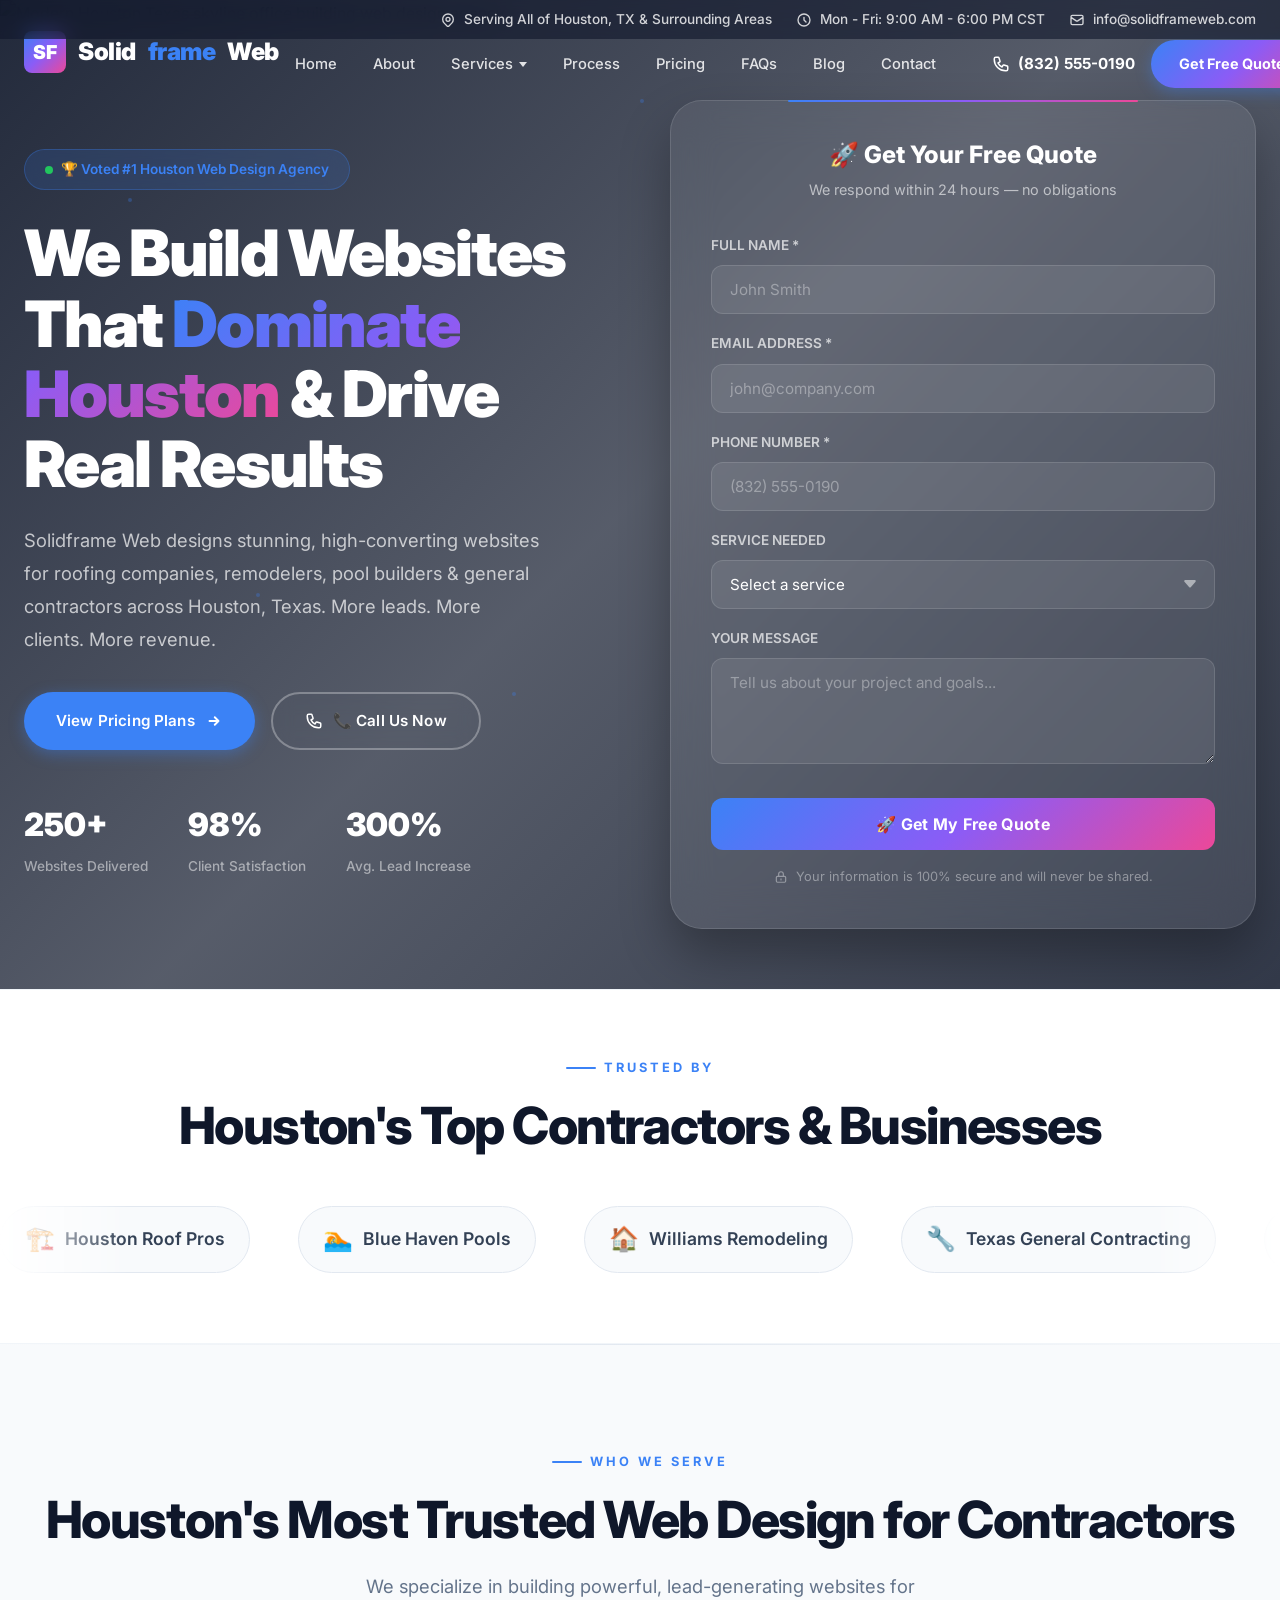
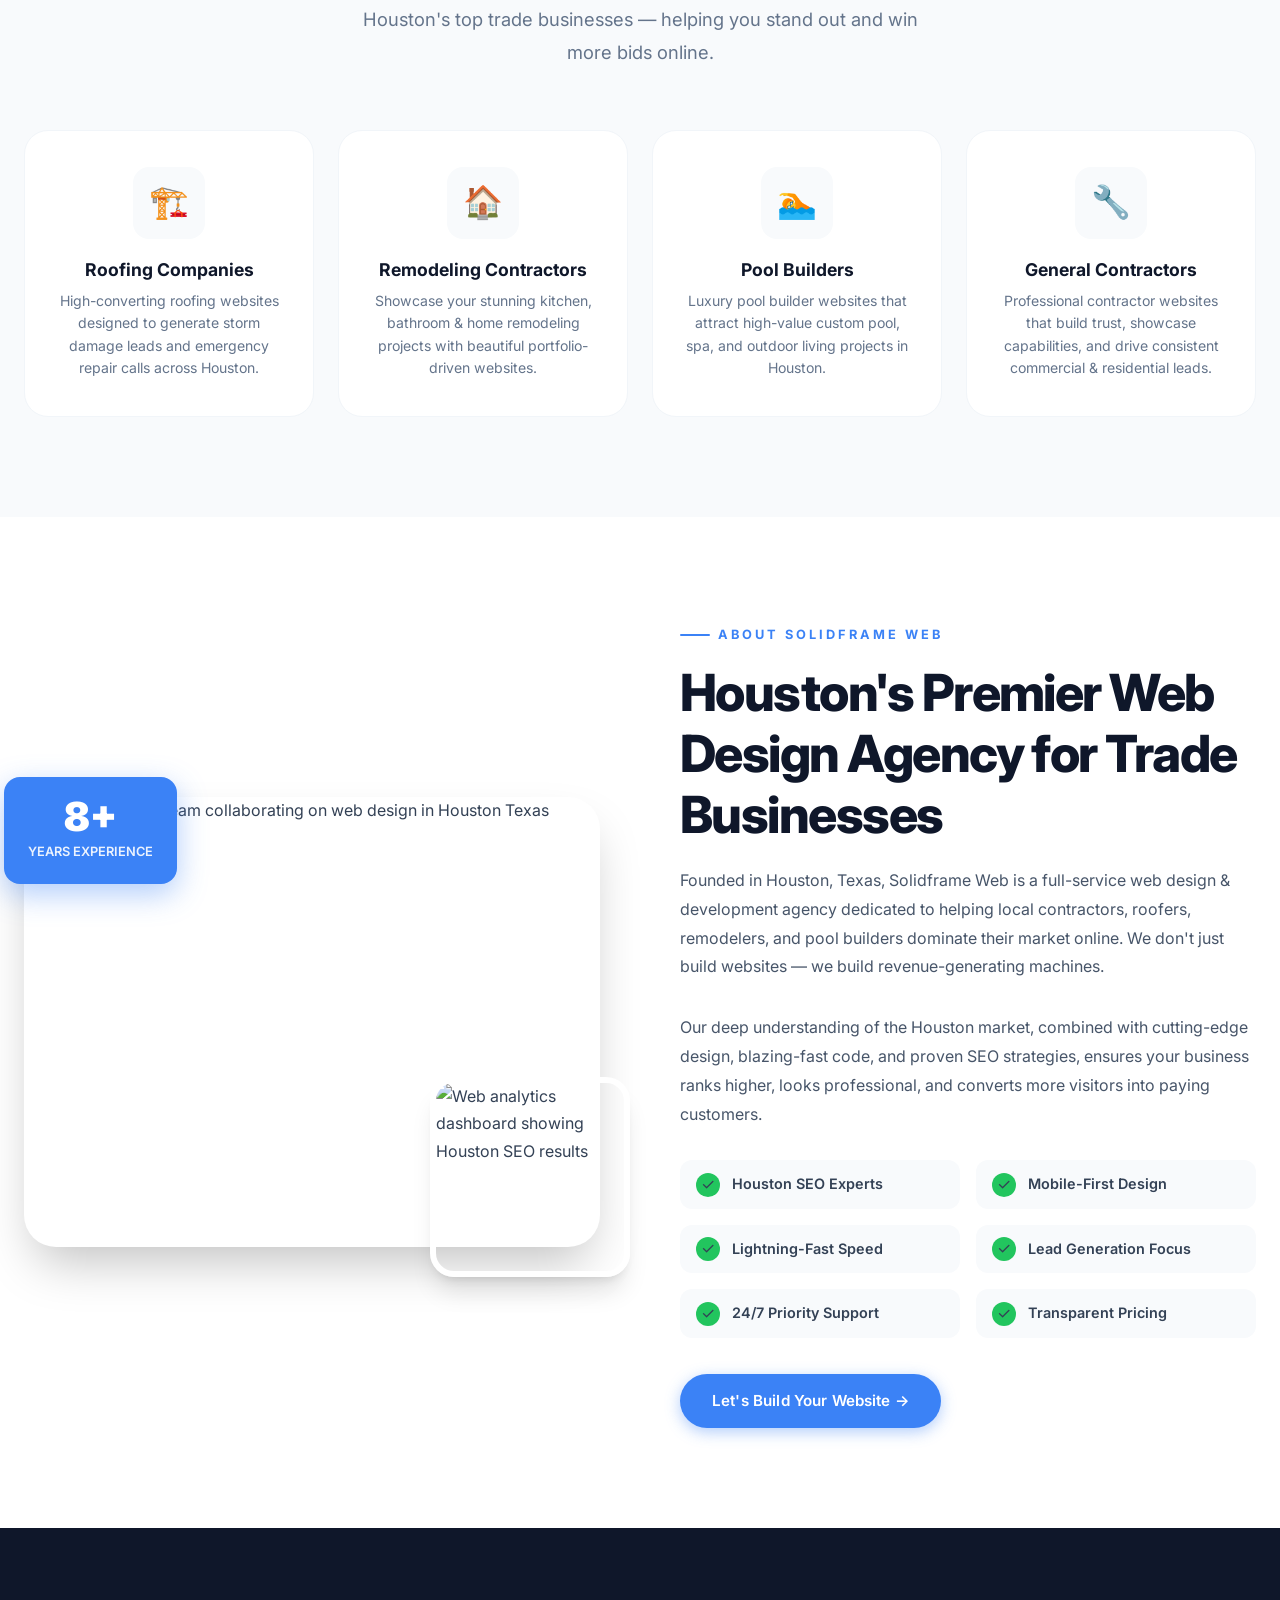
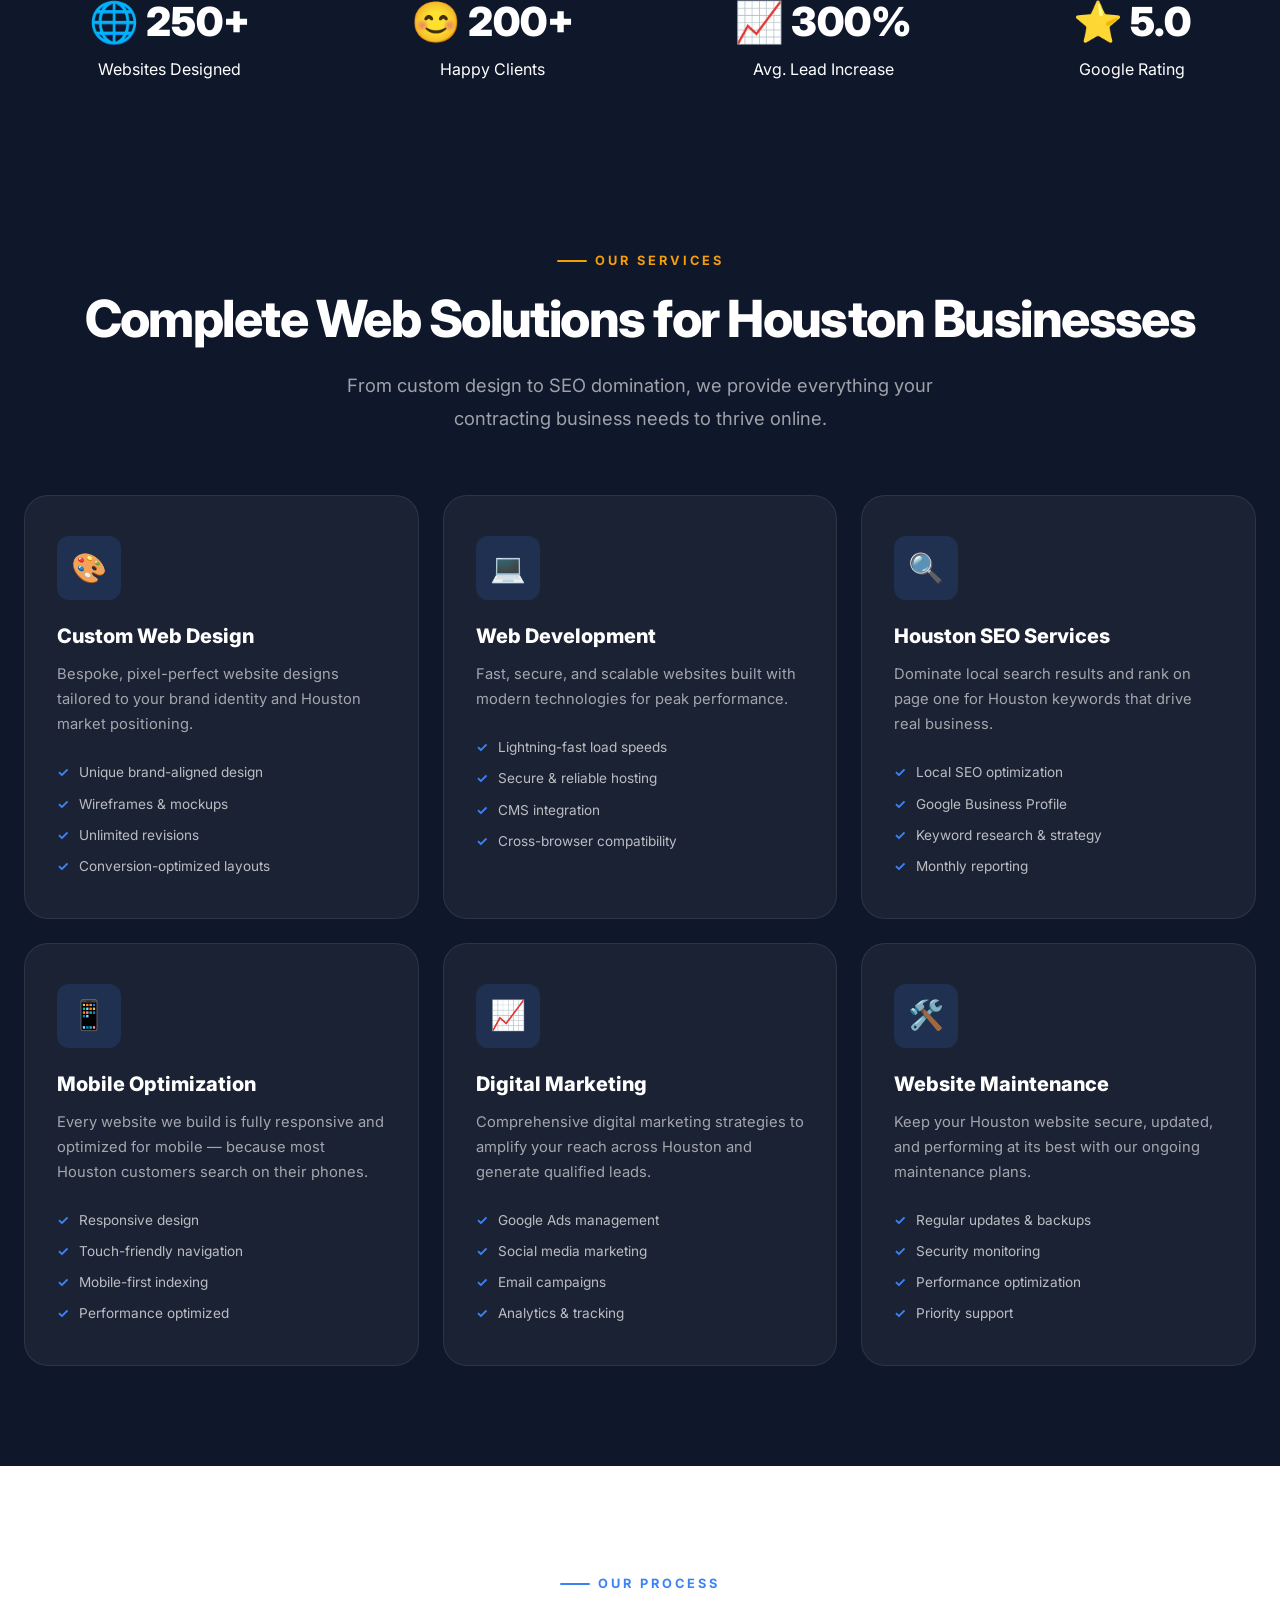
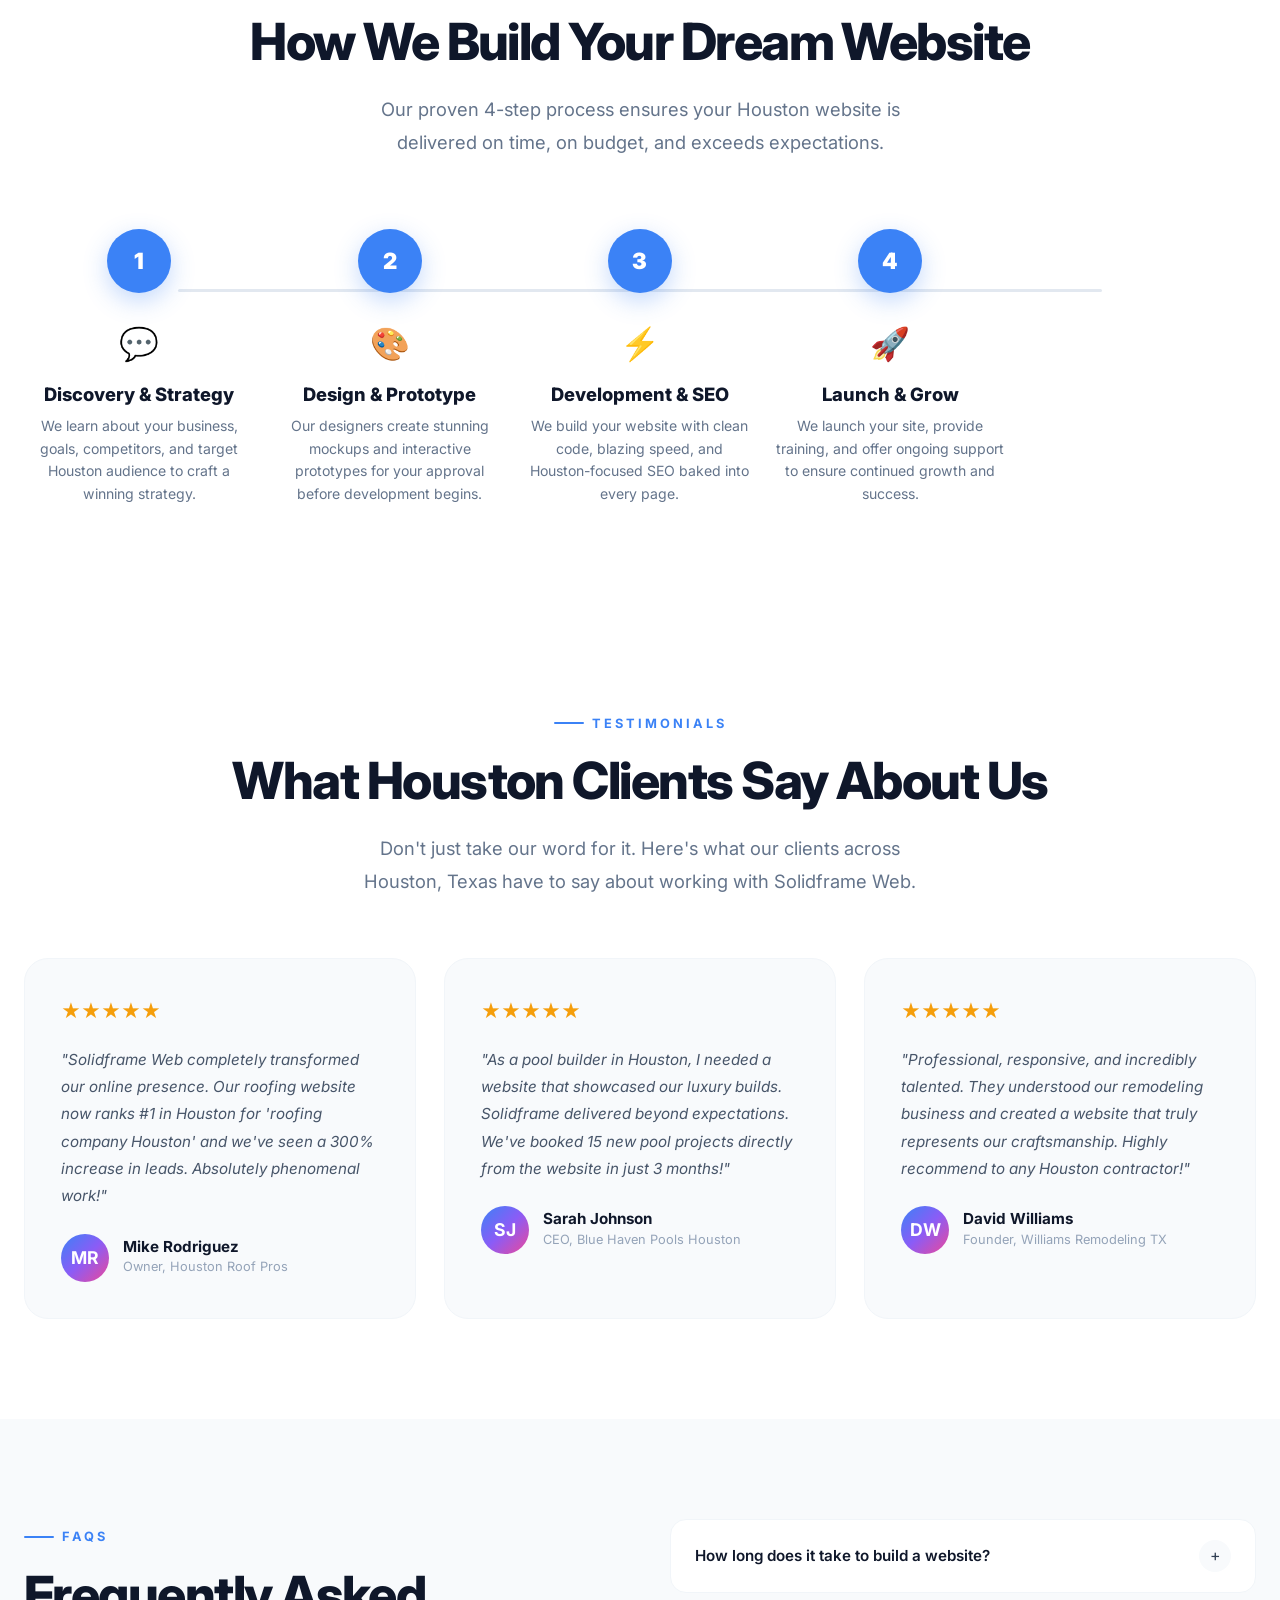
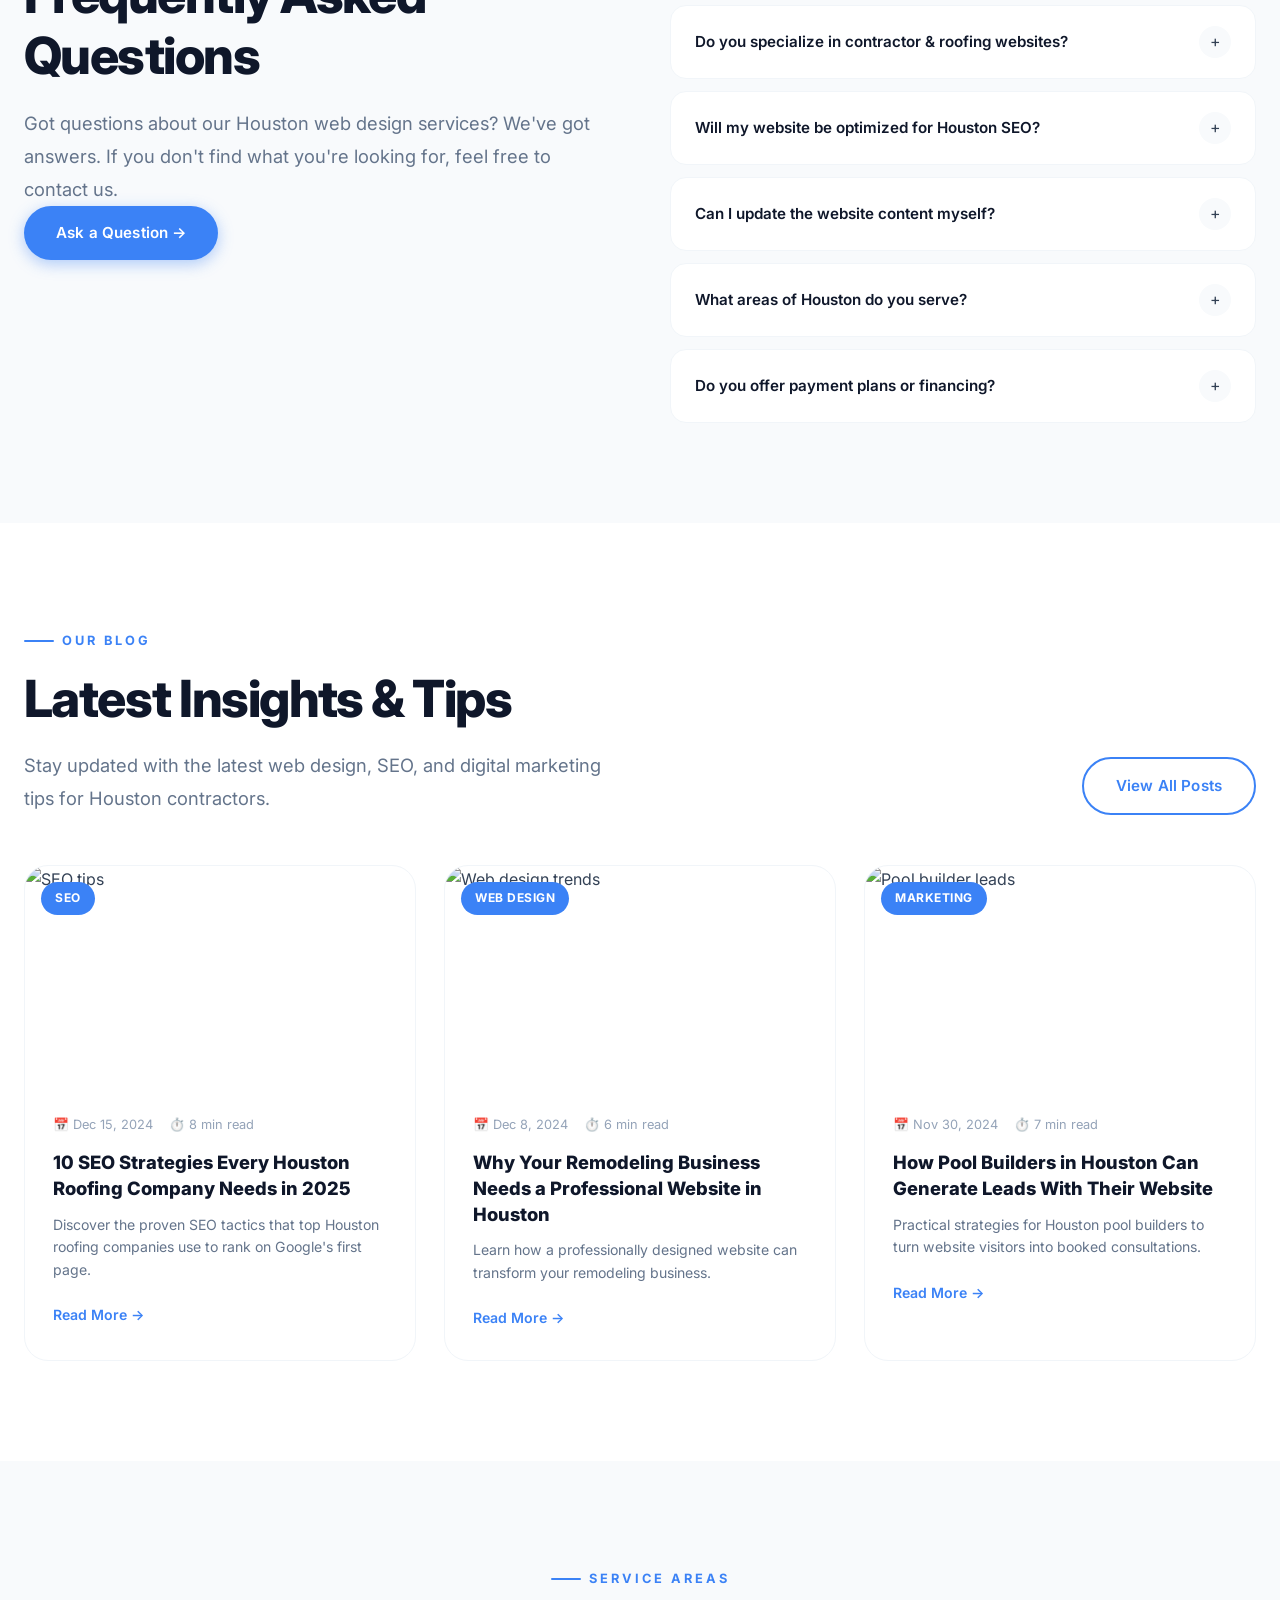
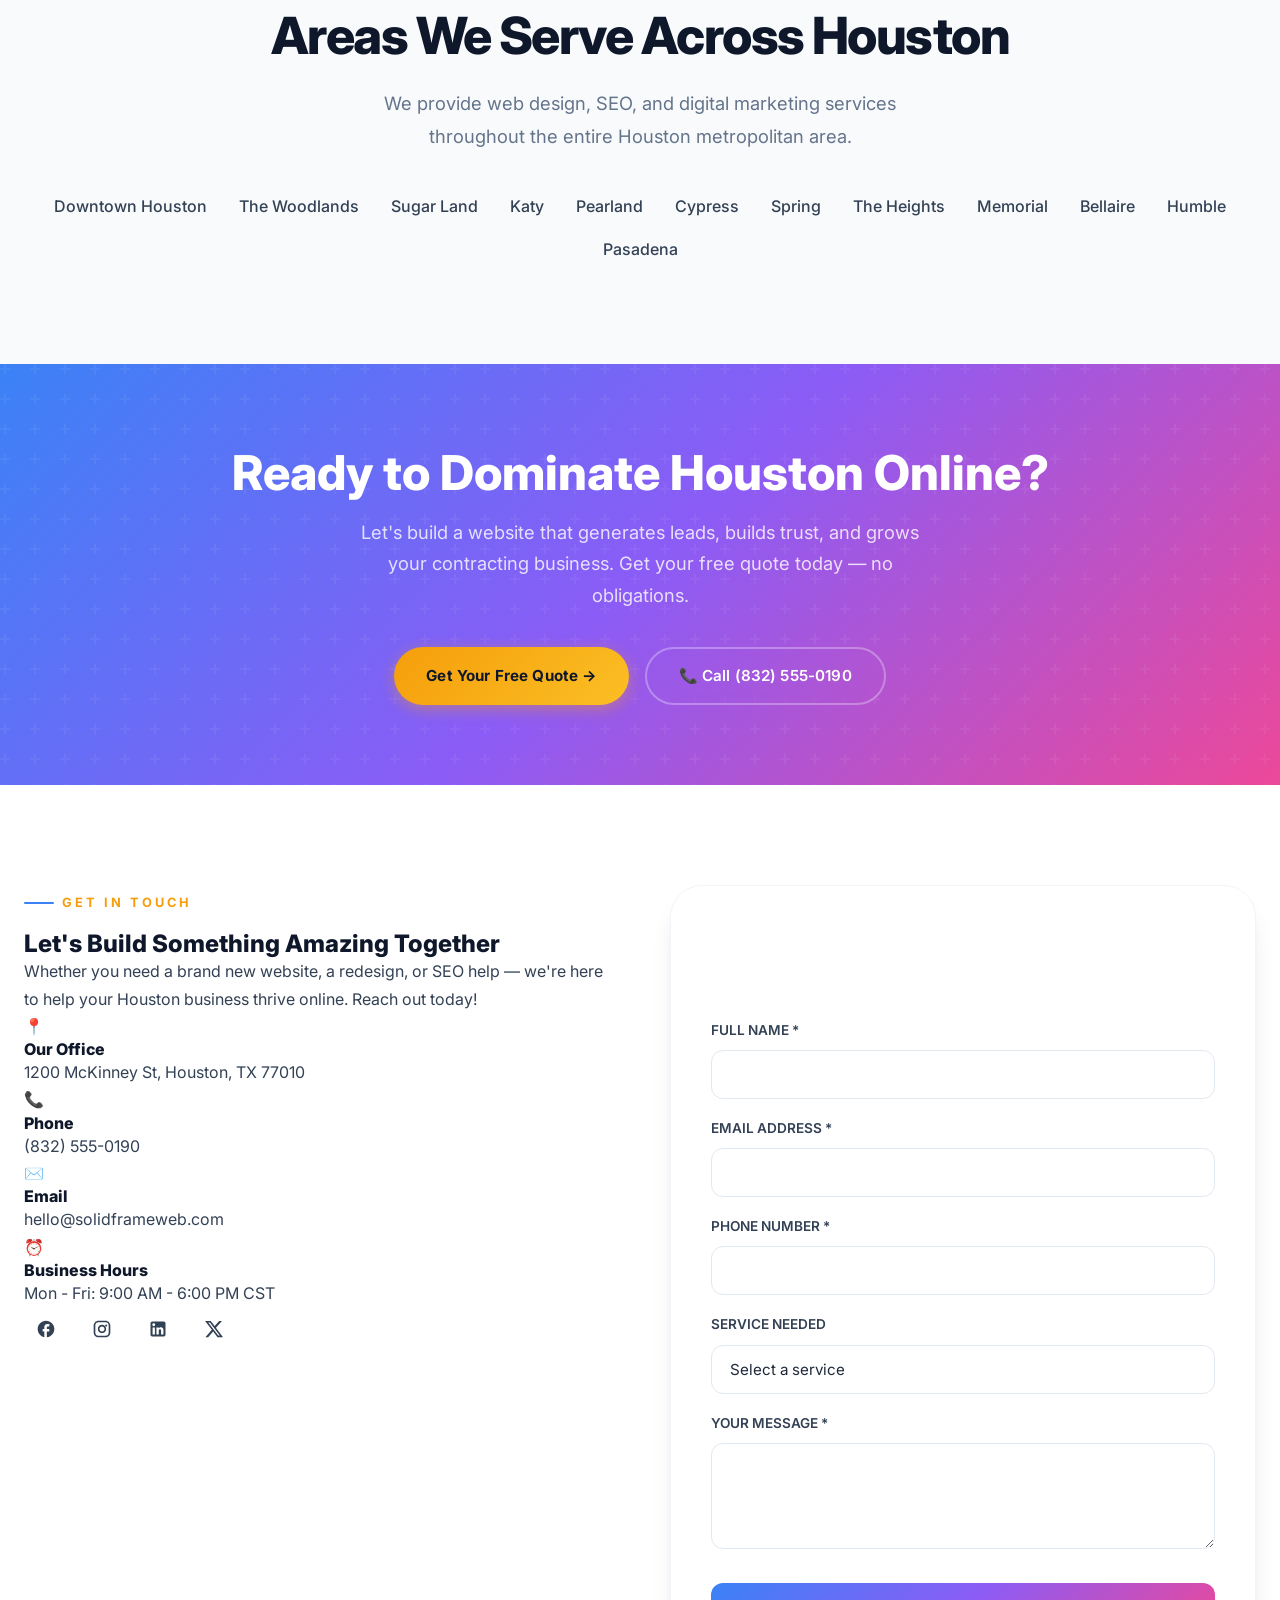
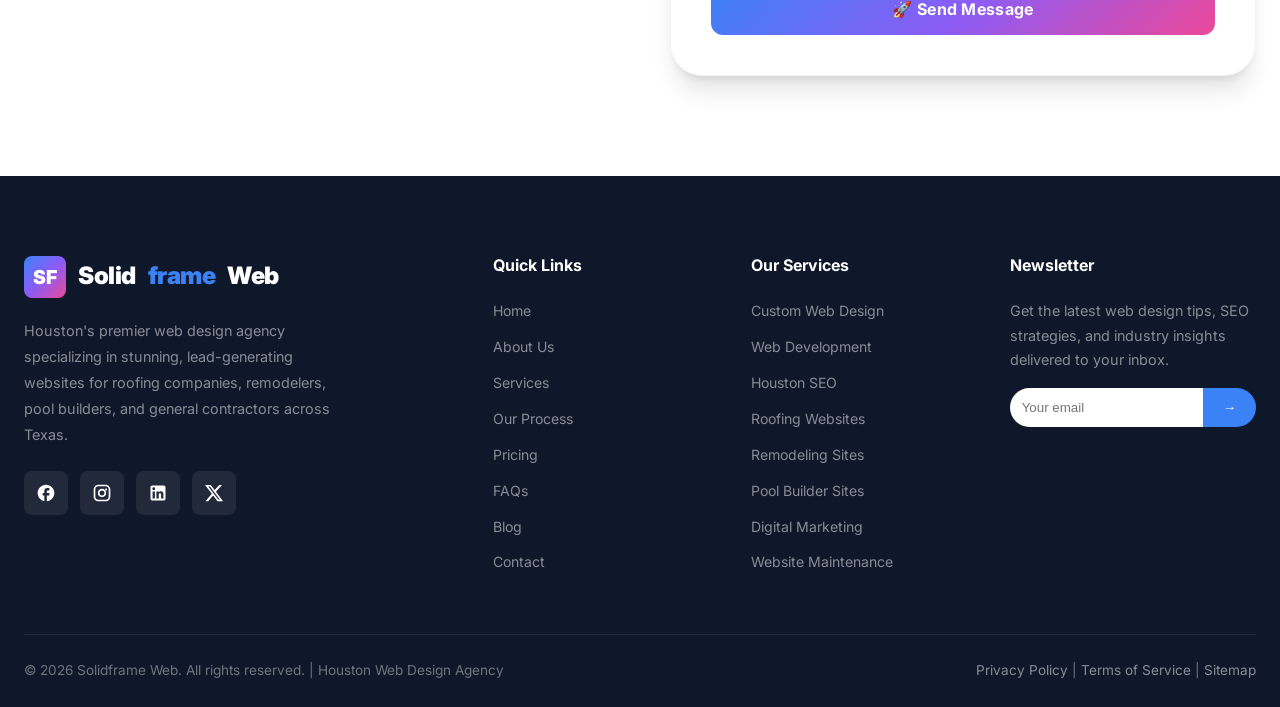
==== commit 1996d55b: "Update index.html" ====
--- a/index.html
+++ b/index.html
@@ -332,9 +332,9 @@
         <a href="blog.html" class="btn btn-outline">View All Posts</a>
       </div>
       <div class="blog-grid">
-        <article class="blog-card fade-in"><div class="blog-img"><img src="https://images.unsplash.com/photo-1432888622747-4eb9a8efeb07?w=600&q=80" alt="SEO tips"><span class="blog-category">SEO</span></div><div class="blog-body"><div class="blog-meta"><span>📅 Dec 15, 2024</span><span>⏱️ 8 min read</span></div><h3>10 SEO Strategies Every Houston Roofing Company Needs in 2025</h3><p>Discover the proven SEO tactics that top Houston roofing companies use to rank on Google's first page.</p><a href="#" class="blog-link">Read More →</a></div></article>
-        <article class="blog-card fade-in"><div class="blog-img"><img src="https://images.unsplash.com/photo-1558618666-fcd25c85f82e?w=600&q=80" alt="Web design trends"><span class="blog-category">WEB DESIGN</span></div><div class="blog-body"><div class="blog-meta"><span>📅 Dec 8, 2024</span><span>⏱️ 6 min read</span></div><h3>Why Your Remodeling Business Needs a Professional Website in Houston</h3><p>Learn how a professionally designed website can transform your remodeling business.</p><a href="#" class="blog-link">Read More →</a></div></article>
-        <article class="blog-card fade-in"><div class="blog-img"><img src="https://images.unsplash.com/photo-1576013551627-0cc20b96c2a7?w=600&q=80" alt="Pool builder leads"><span class="blog-category">MARKETING</span></div><div class="blog-body"><div class="blog-meta"><span>📅 Nov 30, 2024</span><span>⏱️ 7 min read</span></div><h3>How Pool Builders in Houston Can Generate Leads With Their Website</h3><p>Practical strategies for Houston pool builders to turn website visitors into booked consultations.</p><a href="#" class="blog-link">Read More →</a></div></article>
+        <article class="blog-card fade-in"><div class="blog-img"><img src="https://images.unsplash.com/photo-1432888622747-4eb9a8efeb07?w=600&q=80" alt="SEO tips"><span class="blog-category">SEO</span></div><div class="blog-body"><div class="blog-meta"><span>📅 Dec 15, 2024</span><span>⏱️ 8 min read</span></div><h3>10 SEO Strategies Every Houston Roofing Company Needs in 2025</h3><p>Discover the proven SEO tactics that top Houston roofing companies use to rank on Google's first page.</p><a href="blog.html" class="blog-link">Read More →</a></div></article>
+        <article class="blog-card fade-in"><div class="blog-img"><img src="assets/roofa.jpg" alt="Web design trends"><span class="blog-category">WEB DESIGN</span></div><div class="blog-body"><div class="blog-meta"><span>📅 Dec 8, 2024</span><span>⏱️ 6 min read</span></div><h3>Why Your Remodeling Business Needs a Professional Website in Houston</h3><p>Learn how a professionally designed website can transform your remodeling business.</p><a href="blog.html" class="blog-link">Read More →</a></div></article>
+        <article class="blog-card fade-in"><div class="blog-img"><img src="https://images.unsplash.com/photo-1576013551627-0cc20b96c2a7?w=600&q=80" alt="Pool builder leads"><span class="blog-category">MARKETING</span></div><div class="blog-body"><div class="blog-meta"><span>📅 Nov 30, 2024</span><span>⏱️ 7 min read</span></div><h3>How Pool Builders in Houston Can Generate Leads With Their Website</h3><p>Practical strategies for Houston pool builders to turn website visitors into booked consultations.</p><a href="blog.html" class="blog-link">Read More →</a></div></article>
       </div>
     </div>
   </section>
@@ -380,11 +380,33 @@
             <div class="contact-detail"><div class="contact-detail-icon">⏰</div><div class="contact-detail-text"><h4>Business Hours</h4><p>Mon - Fri: 9:00 AM - 6:00 PM CST</p></div></div>
           </div>
           <div class="contact-socials">
-            <a href="#" class="social-link" aria-label="Facebook">📘</a>
-            <a href="#" class="social-link" aria-label="Instagram">📸</a>
-            <a href="#" class="social-link" aria-label="LinkedIn">💼</a>
-            <a href="#" class="social-link" aria-label="Twitter">🐦</a>
-            <a href="#" class="social-link" aria-label="YouTube">🎬</a>
+           <!-- Facebook -->
+<a href="#" class="social-link" aria-label="Facebook">
+  <svg xmlns="http://www.w3.org/2000/svg" width="20" height="20" fill="currentColor" viewBox="0 0 24 24">
+    <path d="M22 12c0-5.52-4.48-10-10-10S2 6.48 2 12c0 4.84 3.44 8.87 8 9.8V15H8v-3h2V9.5C10 7.57 11.57 6 13.5 6H16v3h-2c-.55 0-1 .45-1 1v2h3v3h-3v6.95c5.05-.5 9-4.76 9-9.95z"/>
+  </svg>
+</a>
+
+<!-- Instagram -->
+<a href="#" class="social-link" aria-label="Instagram">
+  <svg xmlns="http://www.w3.org/2000/svg" width="20" height="20" fill="currentColor" viewBox="0 0 24 24">
+    <path d="M7.8 2h8.4C19.4 2 22 4.6 22 7.8v8.4c0 3.2-2.6 5.8-5.8 5.8H7.8C4.6 22 2 19.4 2 16.2V7.8C2 4.6 4.6 2 7.8 2zm-.2 2C5.6 4 4 5.6 4 7.6v8.8C4 18.4 5.6 20 7.6 20h8.8c2 0 3.6-1.6 3.6-3.6V7.6C20 5.6 18.4 4 16.4 4H7.6zm9.4 2.5a1.25 1.25 0 110 2.5 1.25 1.25 0 010-2.5zM12 7c2.8 0 5 2.2 5 5s-2.2 5-5 5-5-2.2-5-5 2.2-5 5-5zm0 2c-1.7 0-3 1.3-3 3s1.3 3 3 3 3-1.3 3-3-1.3-3-3-3z"/>
+  </svg>
+</a>
+
+<!-- LinkedIn -->
+<a href="#" class="social-link" aria-label="LinkedIn">
+  <svg xmlns="http://www.w3.org/2000/svg" width="20" height="20" fill="currentColor" viewBox="0 0 24 24">
+    <path d="M19 3a2 2 0 0 1 2 2v14a2 2 0 0 1-2 2H5a2 2 0 0 1-2-2V5a2 2 0 0 1 2-2h14zm-.5 15.5v-5.3a3.26 3.26 0 0 0-3.26-3.26c-.85 0-1.84.52-2.32 1.3v-1.11h-2.79v8.37h2.79v-4.93c0-.77.62-1.4 1.39-1.4a1.4 1.4 0 0 1 1.4 1.4v4.93h2.79zM6.88 8.56a1.68 1.68 0 0 0 1.68-1.68c0-.93-.75-1.69-1.68-1.69a1.69 1.69 0 0 0-1.69 1.69c0 .93.76 1.68 1.69 1.68zm1.39 9.94v-8.37H5.5v8.37h2.77z"/>
+  </svg>
+</a>
+
+<!-- X (Twitter) -->
+<a href="#" class="social-link" aria-label="X (Twitter)">
+  <svg xmlns="http://www.w3.org/2000/svg" width="20" height="20" fill="currentColor" viewBox="0 0 24 24">
+    <path d="M18.244 2.25h3.308l-7.227 8.26 8.502 11.24H16.17l-5.214-6.817L4.99 21.75H1.68l7.73-8.835L1.254 2.25H8.08l4.713 6.231zm-1.161 17.52h1.833L7.084 4.126H5.117z"/>
+  </svg>
+</a>
           </div>
         </div>
         <div class="contact-form fade-in-right">
@@ -410,10 +432,33 @@
           <a href="index.html" class="nav-logo"><div class="logo-icon">SF</div>Solid<span>frame</span> Web</a>
           <p>Houston's premier web design agency specializing in stunning, lead-generating websites for roofing companies, remodelers, pool builders, and general contractors across Texas.</p>
           <div class="contact-socials">
-            <a href="#" class="social-link" aria-label="Facebook">📘</a>
-            <a href="#" class="social-link" aria-label="Instagram">📸</a>
-            <a href="#" class="social-link" aria-label="LinkedIn">💼</a>
-            <a href="#" class="social-link" aria-label="Twitter">🐦</a>
+           <!-- Facebook -->
+<a href="#" class="social-link" aria-label="Facebook">
+  <svg xmlns="http://www.w3.org/2000/svg" width="20" height="20" fill="currentColor" viewBox="0 0 24 24">
+    <path d="M22 12c0-5.52-4.48-10-10-10S2 6.48 2 12c0 4.84 3.44 8.87 8 9.8V15H8v-3h2V9.5C10 7.57 11.57 6 13.5 6H16v3h-2c-.55 0-1 .45-1 1v2h3v3h-3v6.95c5.05-.5 9-4.76 9-9.95z"/>
+  </svg>
+</a>
+
+<!-- Instagram -->
+<a href="#" class="social-link" aria-label="Instagram">
+  <svg xmlns="http://www.w3.org/2000/svg" width="20" height="20" fill="currentColor" viewBox="0 0 24 24">
+    <path d="M7.8 2h8.4C19.4 2 22 4.6 22 7.8v8.4c0 3.2-2.6 5.8-5.8 5.8H7.8C4.6 22 2 19.4 2 16.2V7.8C2 4.6 4.6 2 7.8 2zm-.2 2C5.6 4 4 5.6 4 7.6v8.8C4 18.4 5.6 20 7.6 20h8.8c2 0 3.6-1.6 3.6-3.6V7.6C20 5.6 18.4 4 16.4 4H7.6zm9.4 2.5a1.25 1.25 0 110 2.5 1.25 1.25 0 010-2.5zM12 7c2.8 0 5 2.2 5 5s-2.2 5-5 5-5-2.2-5-5 2.2-5 5-5zm0 2c-1.7 0-3 1.3-3 3s1.3 3 3 3 3-1.3 3-3-1.3-3-3-3z"/>
+  </svg>
+</a>
+
+<!-- LinkedIn -->
+<a href="#" class="social-link" aria-label="LinkedIn">
+  <svg xmlns="http://www.w3.org/2000/svg" width="20" height="20" fill="currentColor" viewBox="0 0 24 24">
+    <path d="M19 3a2 2 0 0 1 2 2v14a2 2 0 0 1-2 2H5a2 2 0 0 1-2-2V5a2 2 0 0 1 2-2h14zm-.5 15.5v-5.3a3.26 3.26 0 0 0-3.26-3.26c-.85 0-1.84.52-2.32 1.3v-1.11h-2.79v8.37h2.79v-4.93c0-.77.62-1.4 1.39-1.4a1.4 1.4 0 0 1 1.4 1.4v4.93h2.79zM6.88 8.56a1.68 1.68 0 0 0 1.68-1.68c0-.93-.75-1.69-1.68-1.69a1.69 1.69 0 0 0-1.69 1.69c0 .93.76 1.68 1.69 1.68zm1.39 9.94v-8.37H5.5v8.37h2.77z"/>
+  </svg>
+</a>
+
+<!-- X (Twitter) -->
+<a href="#" class="social-link" aria-label="X (Twitter)">
+  <svg xmlns="http://www.w3.org/2000/svg" width="20" height="20" fill="currentColor" viewBox="0 0 24 24">
+    <path d="M18.244 2.25h3.308l-7.227 8.26 8.502 11.24H16.17l-5.214-6.817L4.99 21.75H1.68l7.73-8.835L1.254 2.25H8.08l4.713 6.231zm-1.161 17.52h1.833L7.084 4.126H5.117z"/>
+  </svg>
+</a>
           </div>
         </div>
         <div>
@@ -438,7 +483,7 @@
         </div>
       </div>
       <div class="footer-bottom">
-        <p>&copy; 2024 Solidframe Web. All rights reserved. | Houston Web Design Agency</p>
+        <p>&copy; 2026 Solidframe Web. All rights reserved. | Houston Web Design Agency</p>
         <p><a href="#" style="color: rgba(255,255,255,0.5);">Privacy Policy</a> | <a href="#" style="color: rgba(255,255,255,0.5);">Terms of Service</a> | <a href="#" style="color: rgba(255,255,255,0.5);">Sitemap</a></p>
       </div>
     </div>
--- a/style.css
+++ b/style.css
@@ -2551,3 +2551,135 @@
     justify-content: center;
   }
 }
+
+/* ===== TRUSTED BY LOGO CAROUSEL ===== */
+.trusted-by {
+  background: var(--white);
+  padding: 60px 0;
+  border-top: 1px solid var(--gray-100);
+  border-bottom: 1px solid var(--gray-100);
+}
+
+.trusted-header {
+  text-align: center;
+  margin-bottom: 40px;
+}
+
+.trusted-header .section-label {
+  justify-content: center;
+}
+
+.logo-carousel-wrapper {
+  overflow: hidden;
+  width: 100%;
+  position: relative;
+  mask-image: linear-gradient(to right, transparent, black 10%, black 90%, transparent);
+  -webkit-mask-image: linear-gradient(to right, transparent, black 10%, black 90%, transparent);
+}
+
+.logo-carousel {
+  display: flex;
+  gap: 48px;
+  width: max-content;
+  animation: scrollLogos 30s linear infinite;
+  padding: 10px 0;
+}
+
+.logo-item {
+  display: flex;
+  align-items: center;
+  gap: 10px;
+  font-size: 1.1rem;
+  font-weight: 600;
+  color: var(--gray-700);
+  white-space: nowrap;
+  background: var(--gray-50);
+  padding: 12px 24px;
+  border-radius: 50px;
+  border: 1px solid var(--gray-200);
+  transition: var(--transition);
+}
+
+.logo-item span {
+  font-size: 1.5rem;
+}
+
+.logo-item:hover {
+  transform: translateY(-3px);
+  box-shadow: var(--shadow-md);
+  border-color: var(--accent);
+}
+
+@keyframes scrollLogos {
+  0% { transform: translateX(0); }
+  100% { transform: translateX(-50%); }
+}
+
+/* Pause animation on hover */
+.logo-carousel-wrapper:hover .logo-carousel {
+  animation-play-state: paused;
+}
+
+/* Mobile adjustments */
+@media (max-width: 768px) {
+  .trusted-by {
+    padding: 40px 0;
+  }
+  .logo-carousel {
+    gap: 24px;
+  }
+  .logo-item {
+    font-size: 0.9rem;
+    padding: 8px 16px;
+  }
+  .logo-item span {
+    font-size: 1.2rem;
+  }
+}
+/* ===== TRUSTED BY CAROUSEL – MOBILE FIX ===== */
+.logo-carousel-wrapper {
+  overflow: hidden;
+  width: 100%;
+  position: relative;
+  /* Ensure mask works on all browsers */
+  -webkit-mask-image: linear-gradient(to right, transparent, black 10%, black 90%, transparent);
+  mask-image: linear-gradient(to right, transparent, black 10%, black 90%, transparent);
+}
+
+.logo-carousel {
+  display: flex;
+  gap: 48px;
+  width: max-content;
+  animation: scrollLogos 30s linear infinite;
+  padding: 10px 0;
+  /* Force hardware acceleration for smooth mobile animation */
+  will-change: transform;
+  -webkit-transform: translateZ(0);
+  transform: translateZ(0);
+}
+
+@keyframes scrollLogos {
+  0% { transform: translateX(0); }
+  100% { transform: translateX(-50%); }
+}
+
+/* Pause on hover/touch */
+.logo-carousel-wrapper:hover .logo-carousel,
+.logo-carousel-wrapper:active .logo-carousel {
+  animation-play-state: paused;
+}
+
+/* Mobile adjustments */
+@media (max-width: 768px) {
+  .logo-carousel {
+    gap: 24px;
+    animation-duration: 20s; /* faster on mobile for better perception */
+  }
+  .logo-item {
+    font-size: 0.9rem;
+    padding: 8px 16px;
+  }
+  .logo-item span {
+    font-size: 1.2rem;
+  }
+}
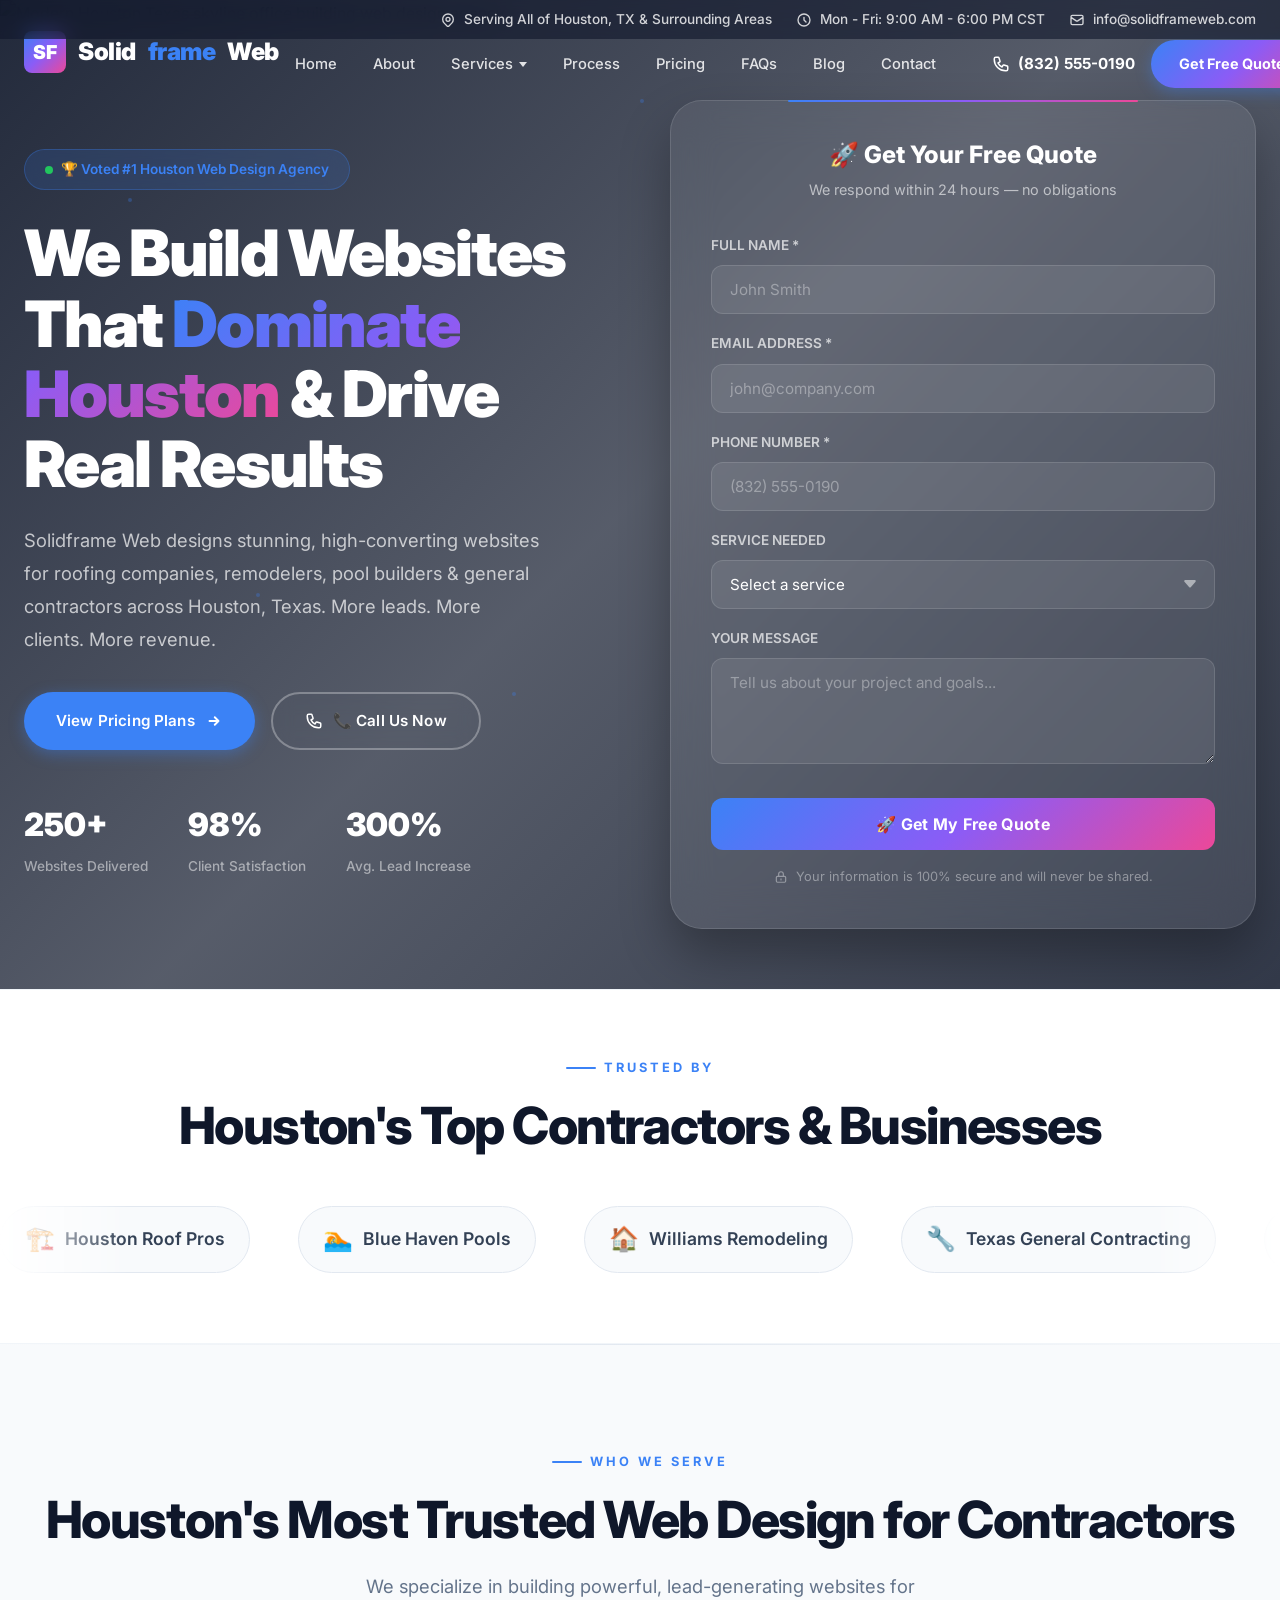
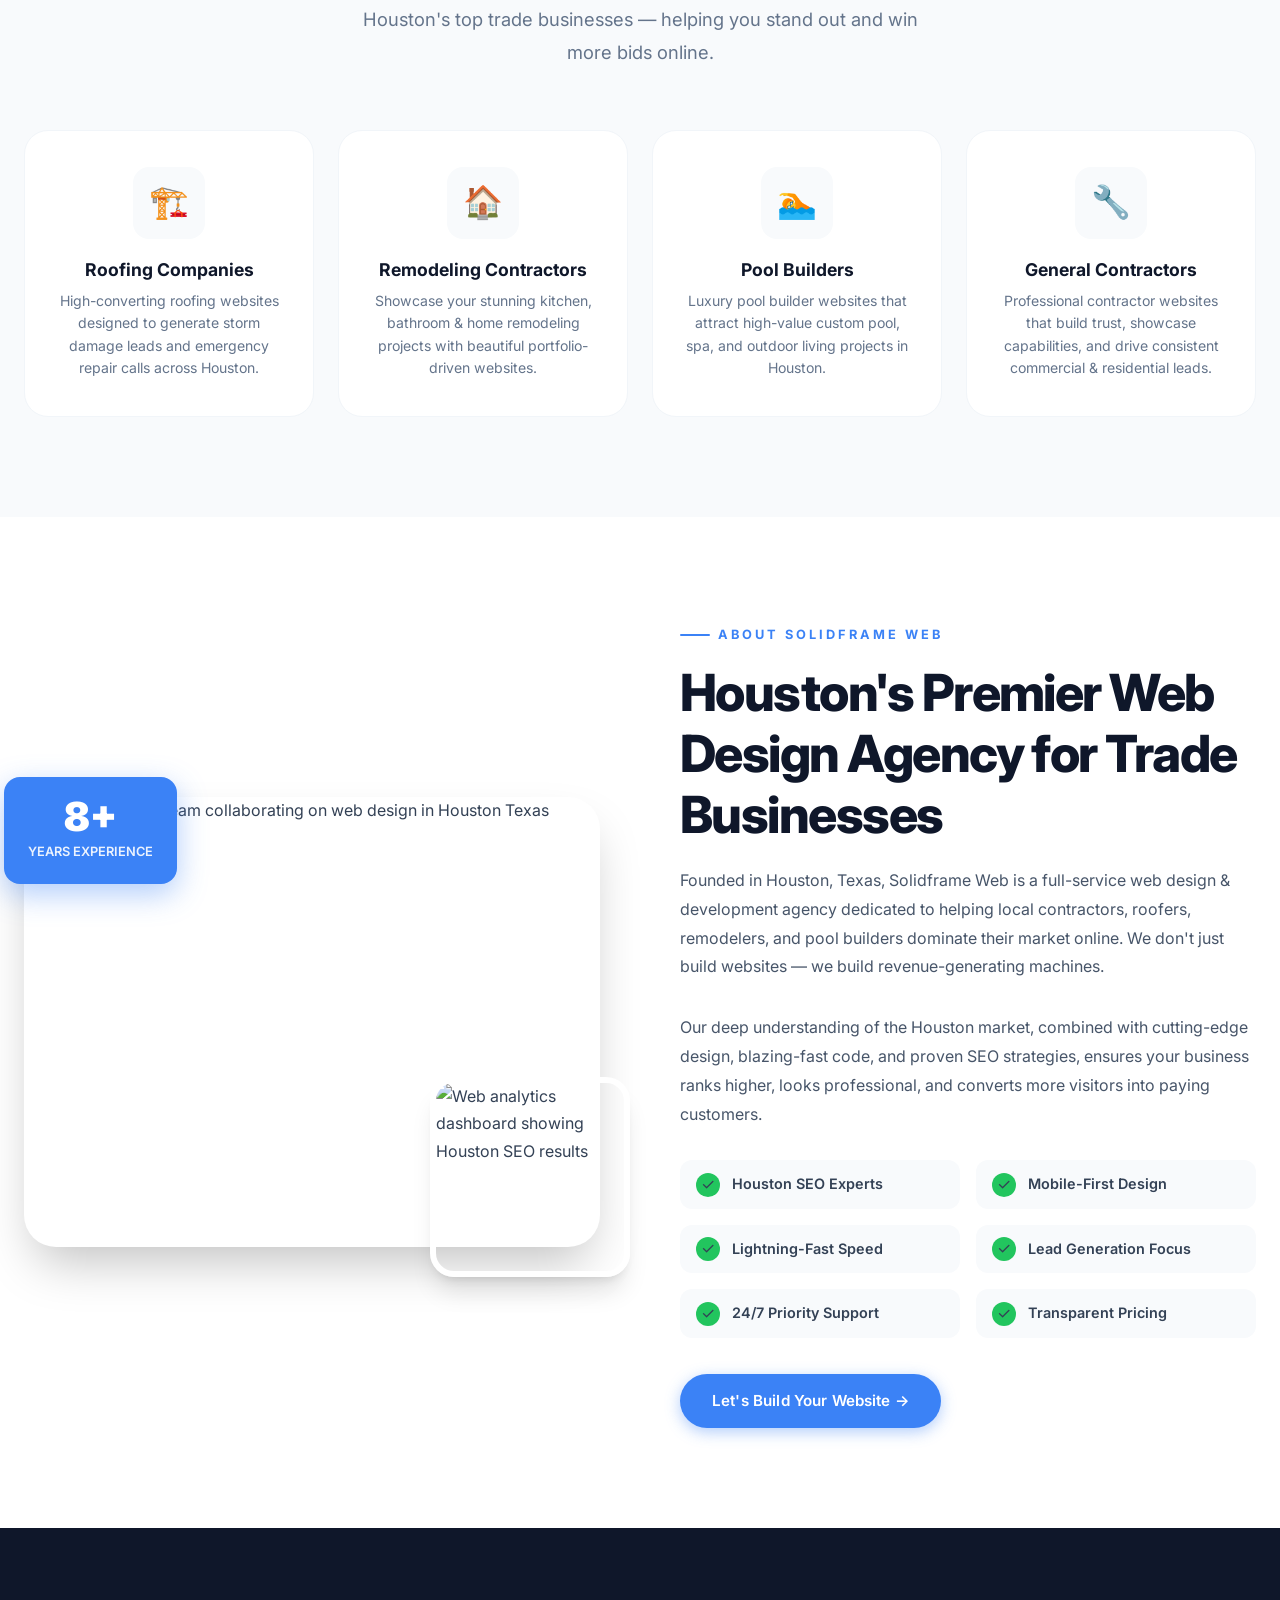
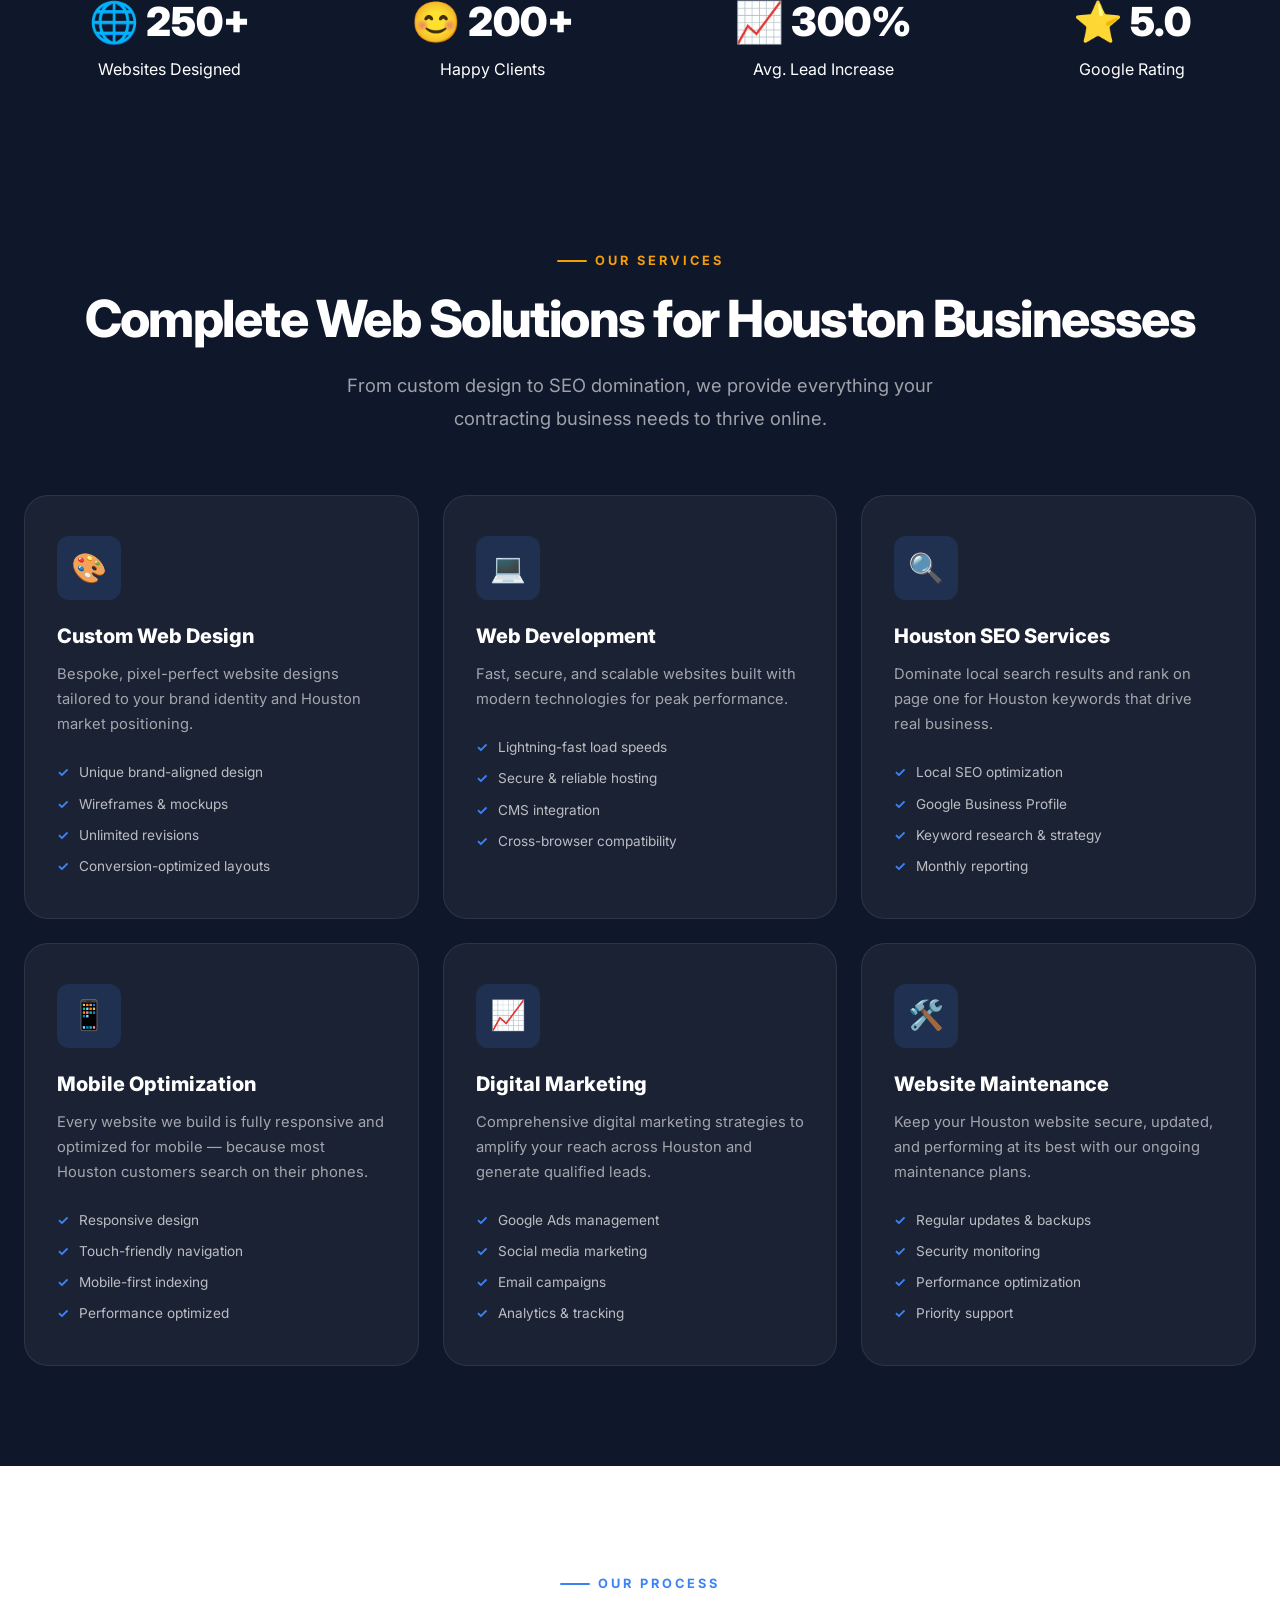
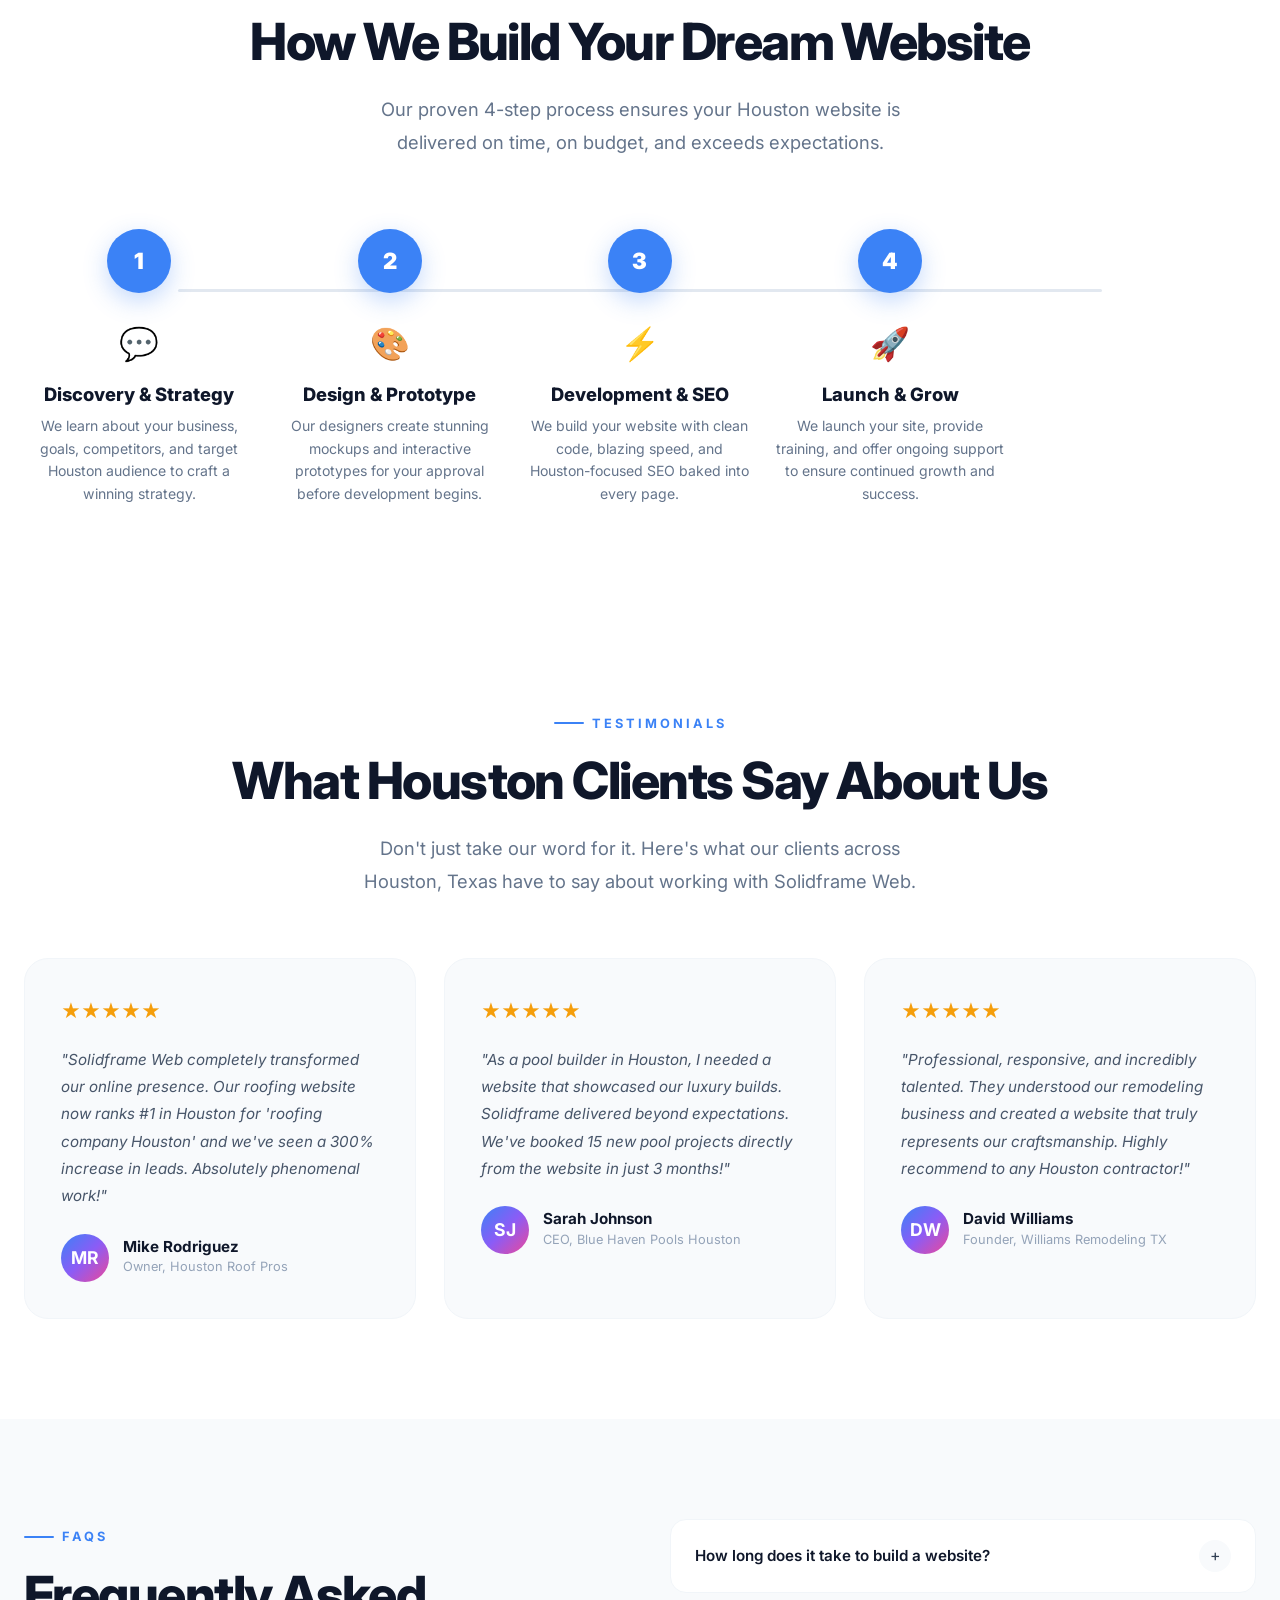
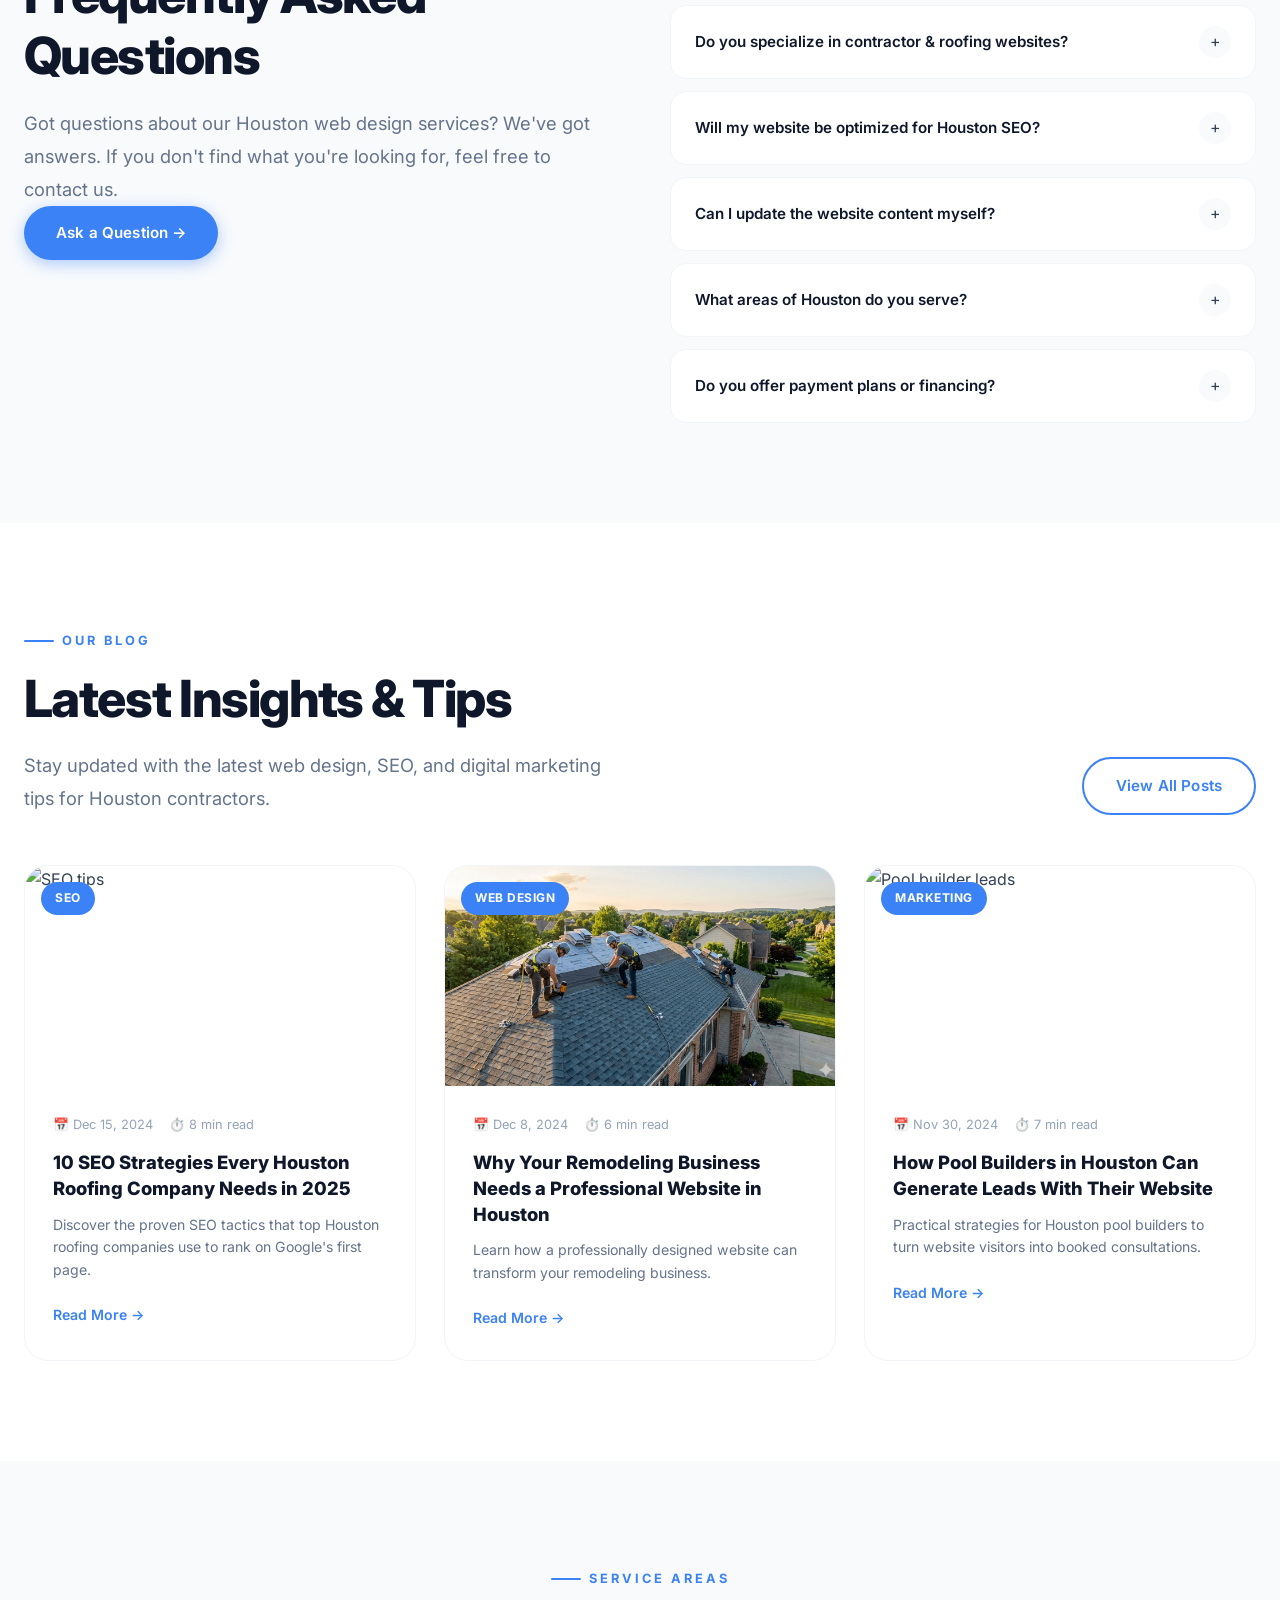
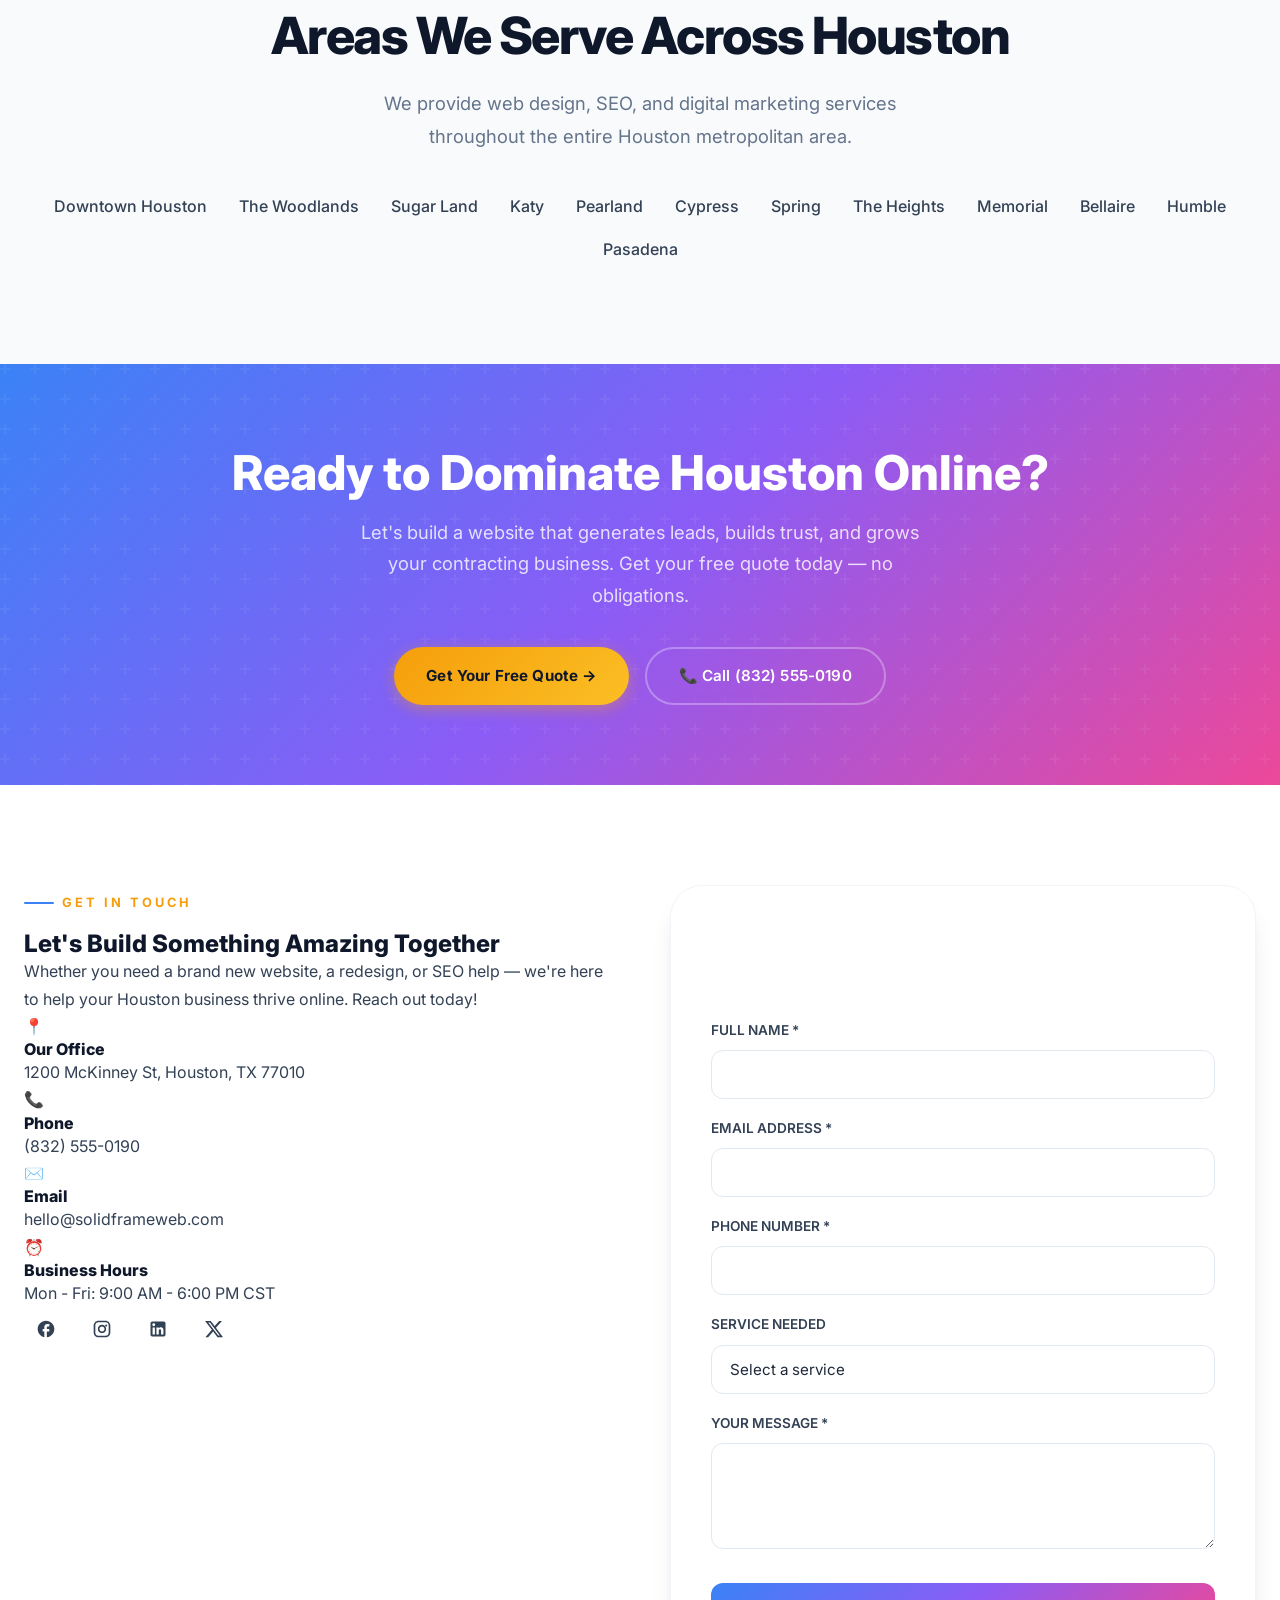
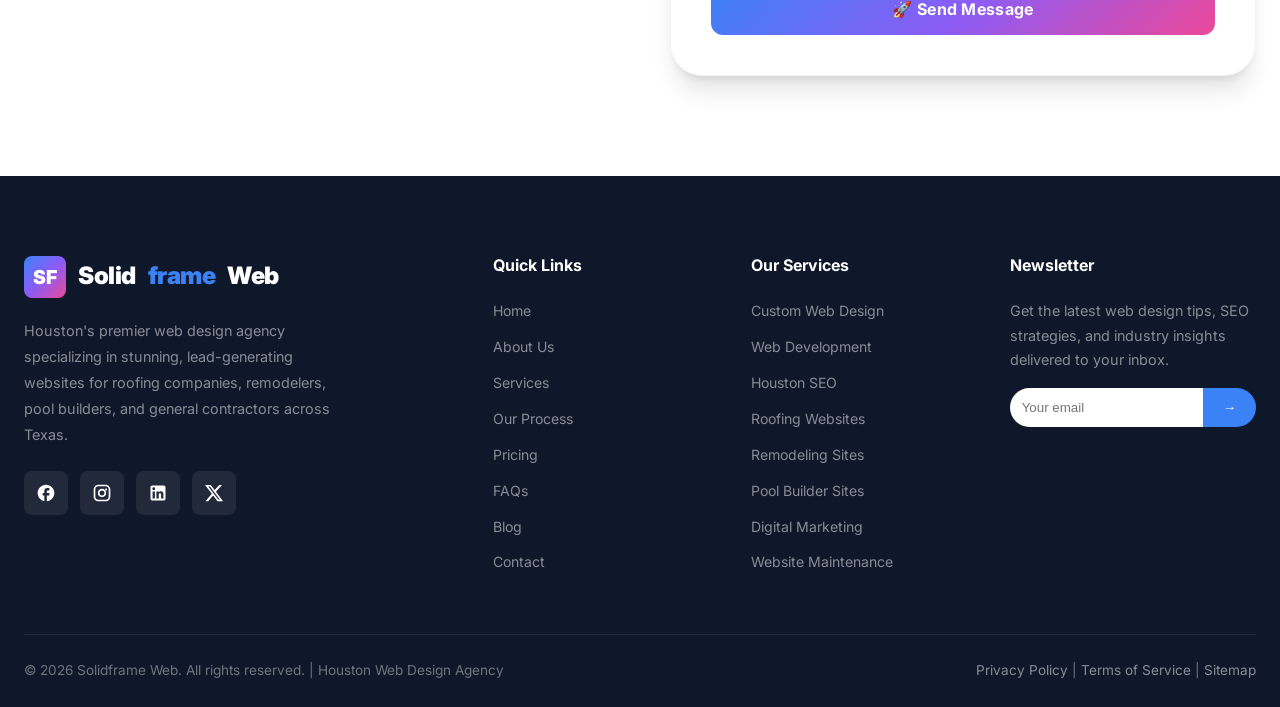
==== commit e3049307: "Update index.html" ====
--- a/index.html
+++ b/index.html
@@ -219,8 +219,8 @@
     <div class="container">
       <div class="about-grid">
         <div class="about-images fade-in-left">
-          <div class="about-img-main"><img src="https://images.unsplash.com/photo-1522071820081-009f0129c71c?w=800&q=80" alt="Solidframe Web team collaborating on web design in Houston Texas"></div>
-          <div class="about-img-float"><img src="https://images.unsplash.com/photo-1460925895917-afdab827c52f?w=400&q=80" alt="Web analytics dashboard showing Houston SEO results"></div>
+          <div class="about-img-main"><img src="assets/solidcon.jpg" alt="Solidframe Web team collaborating on web design in Houston Texas"></div>
+          <div class="about-img-float"><img src="assets/solidcons.jpg" alt="Web analytics dashboard showing Houston SEO results"></div>
           <div class="about-experience"><span class="number">8+</span><span class="label">YEARS EXPERIENCE</span></div>
         </div>
         <div class="about-content fade-in-right">
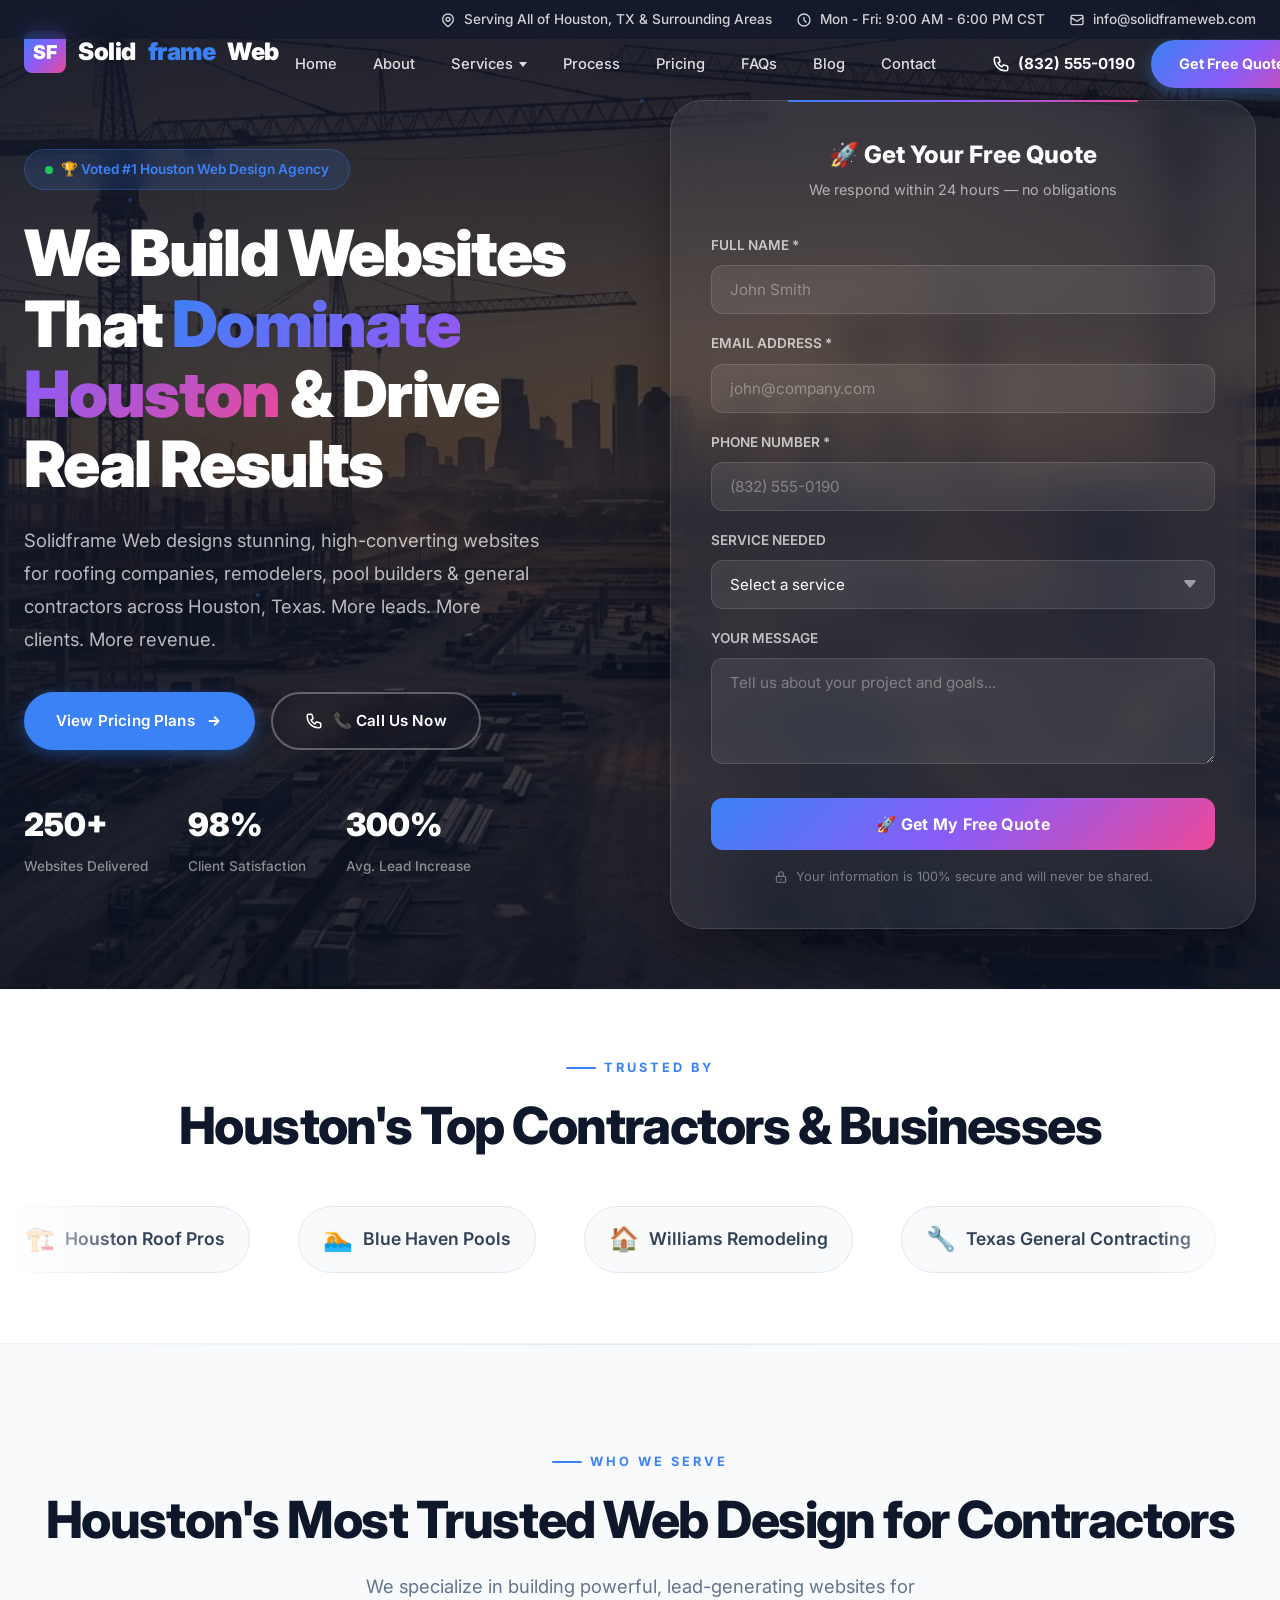
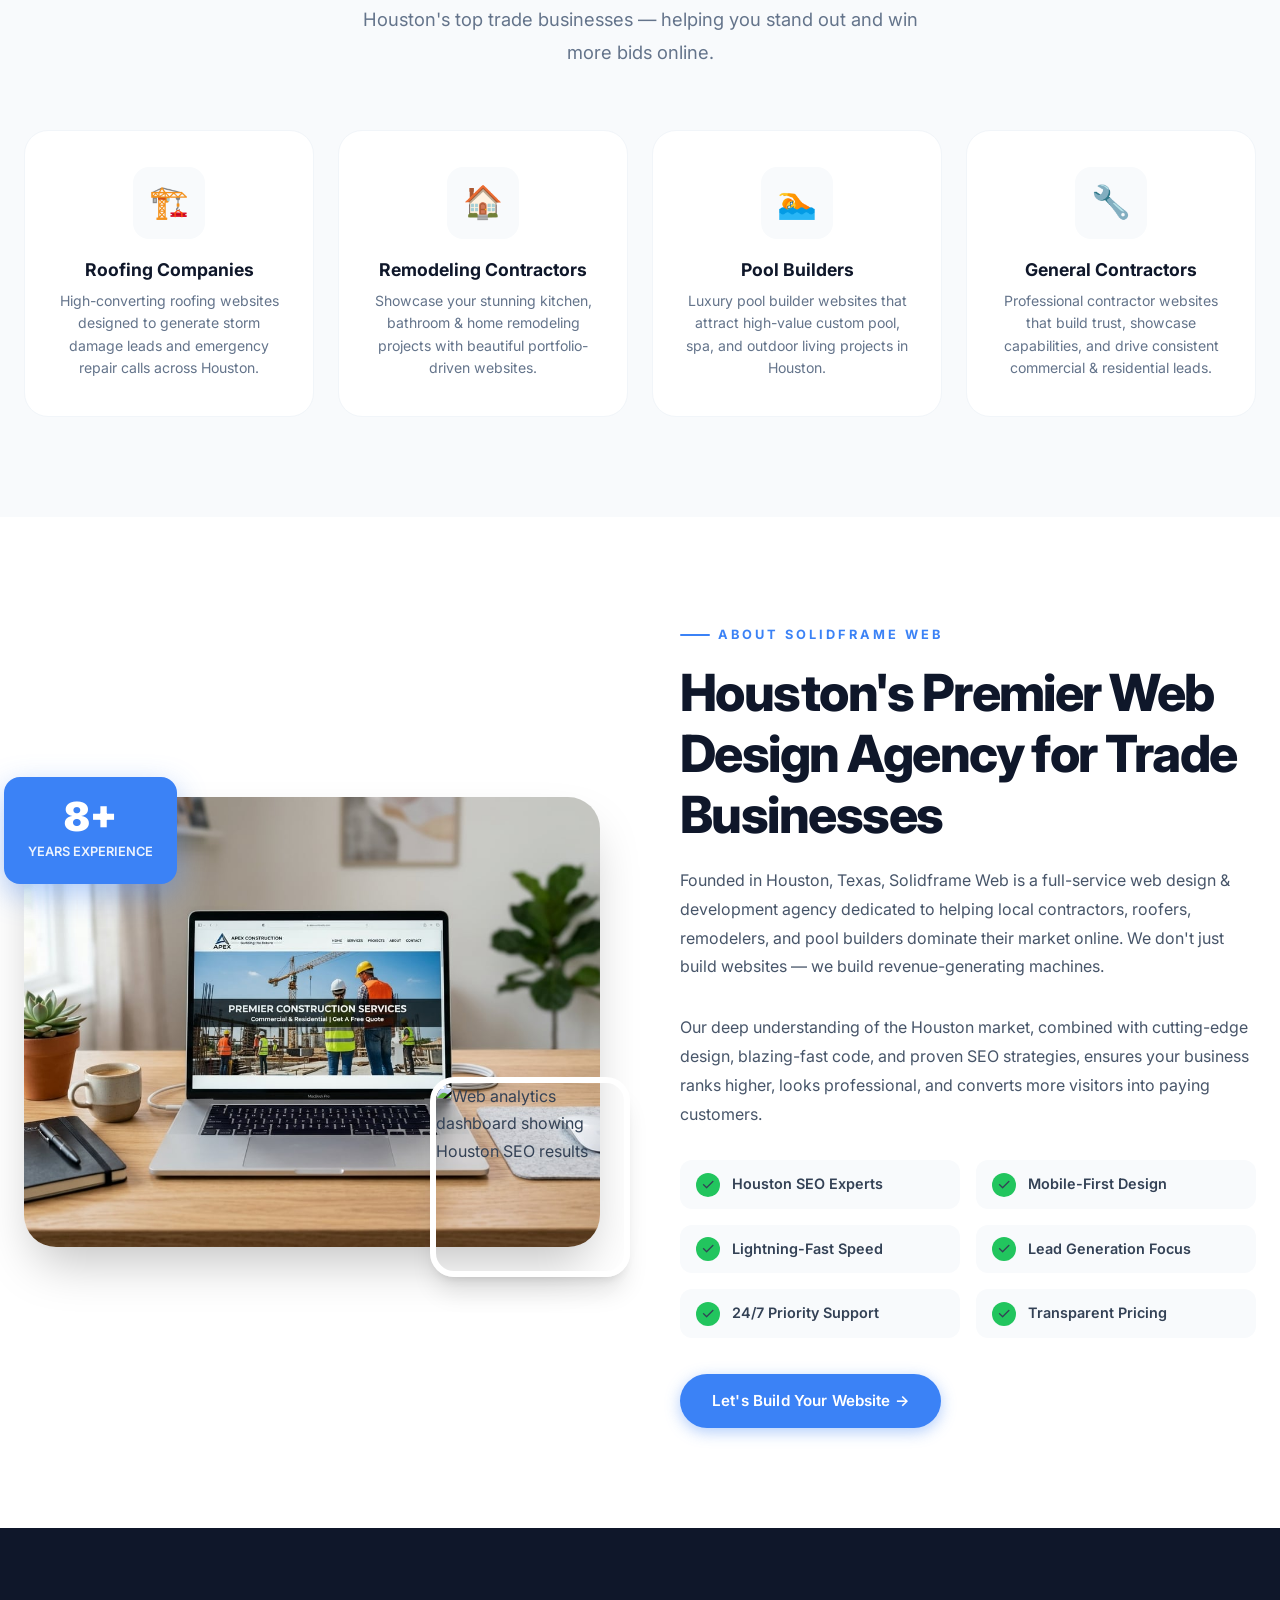
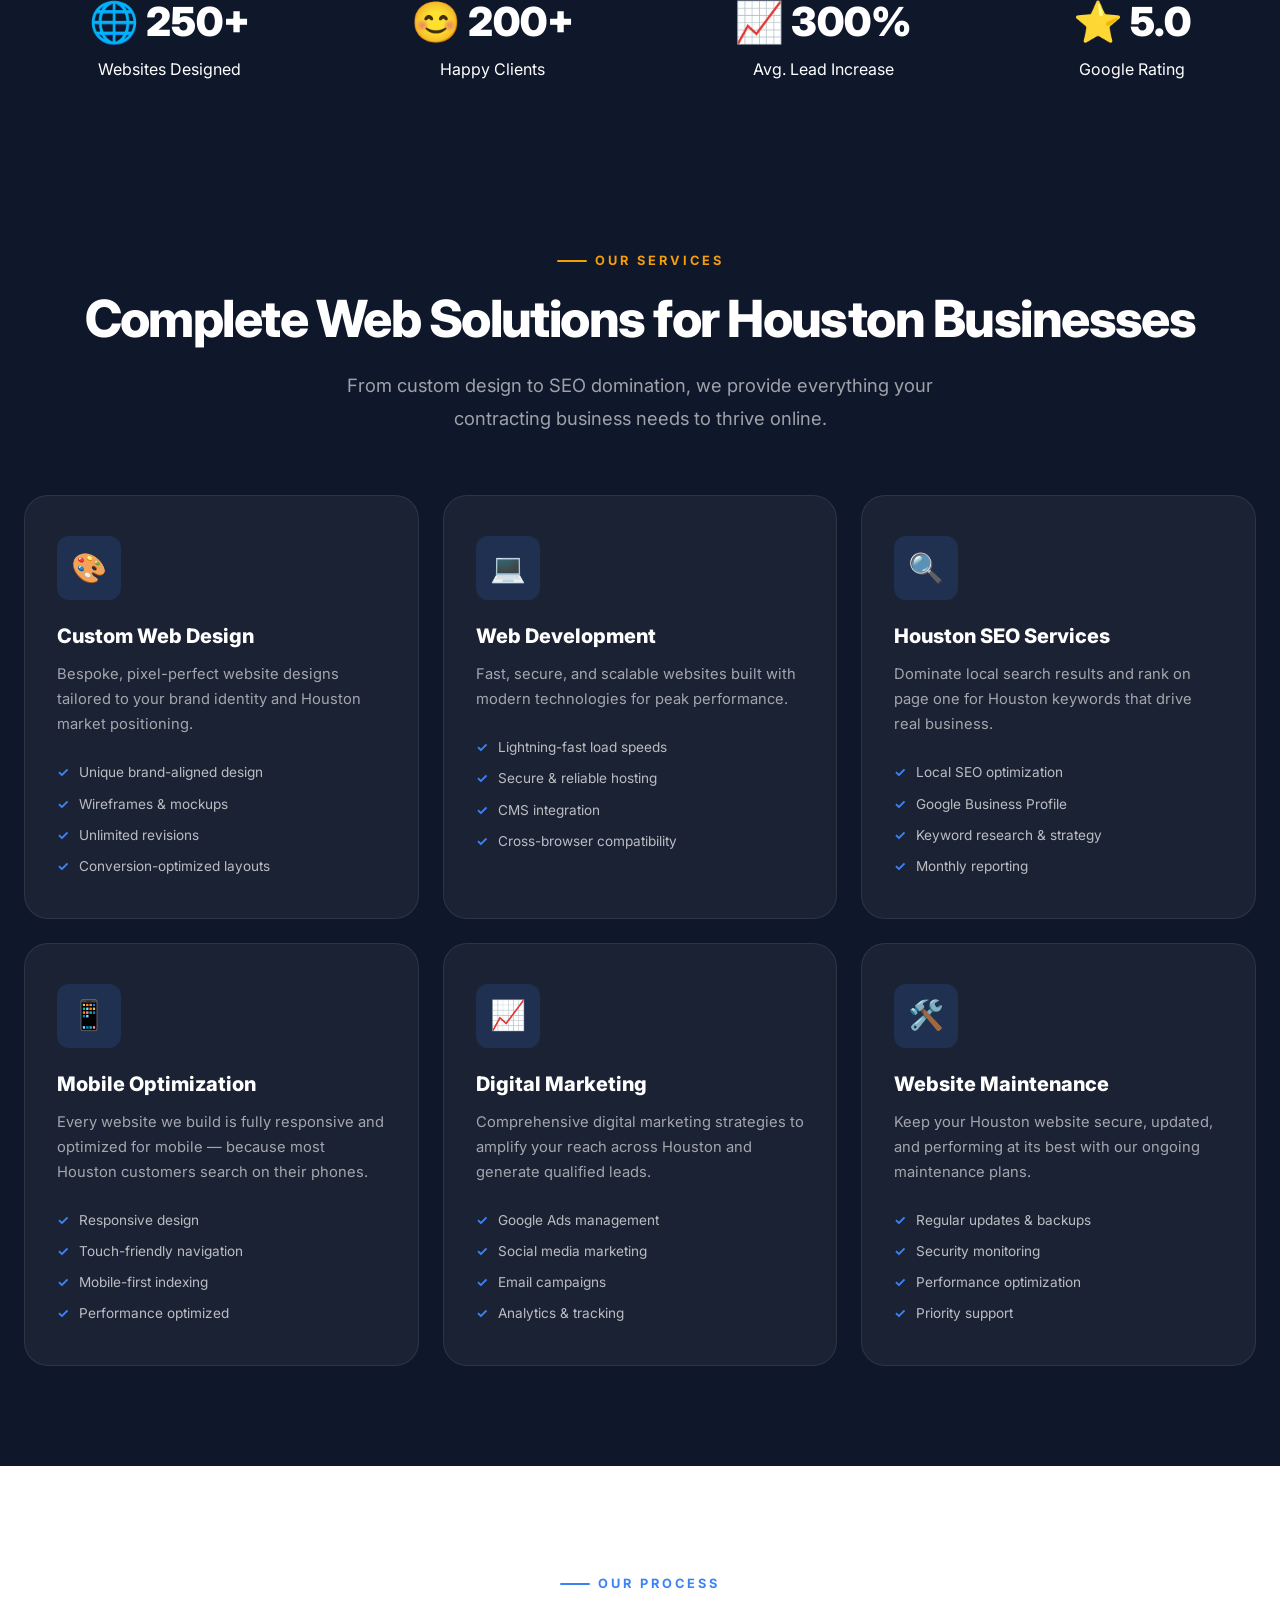
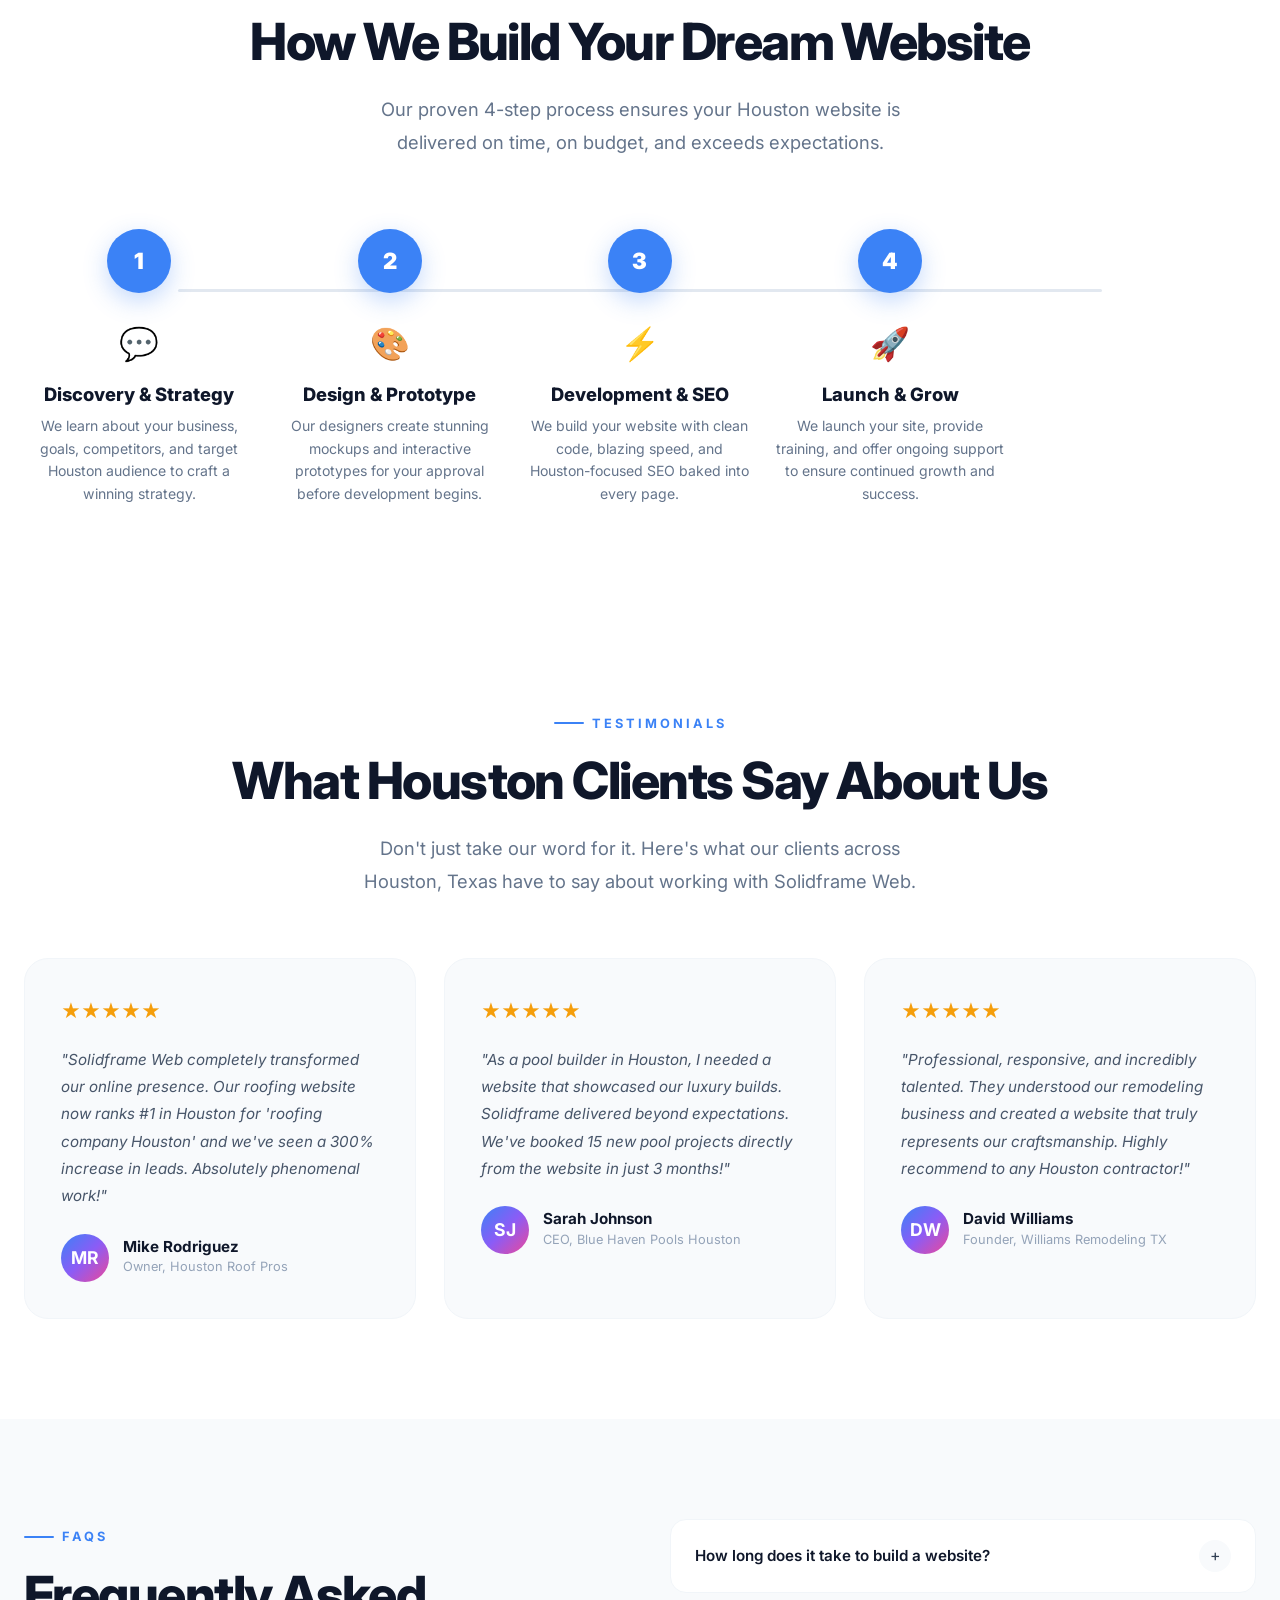
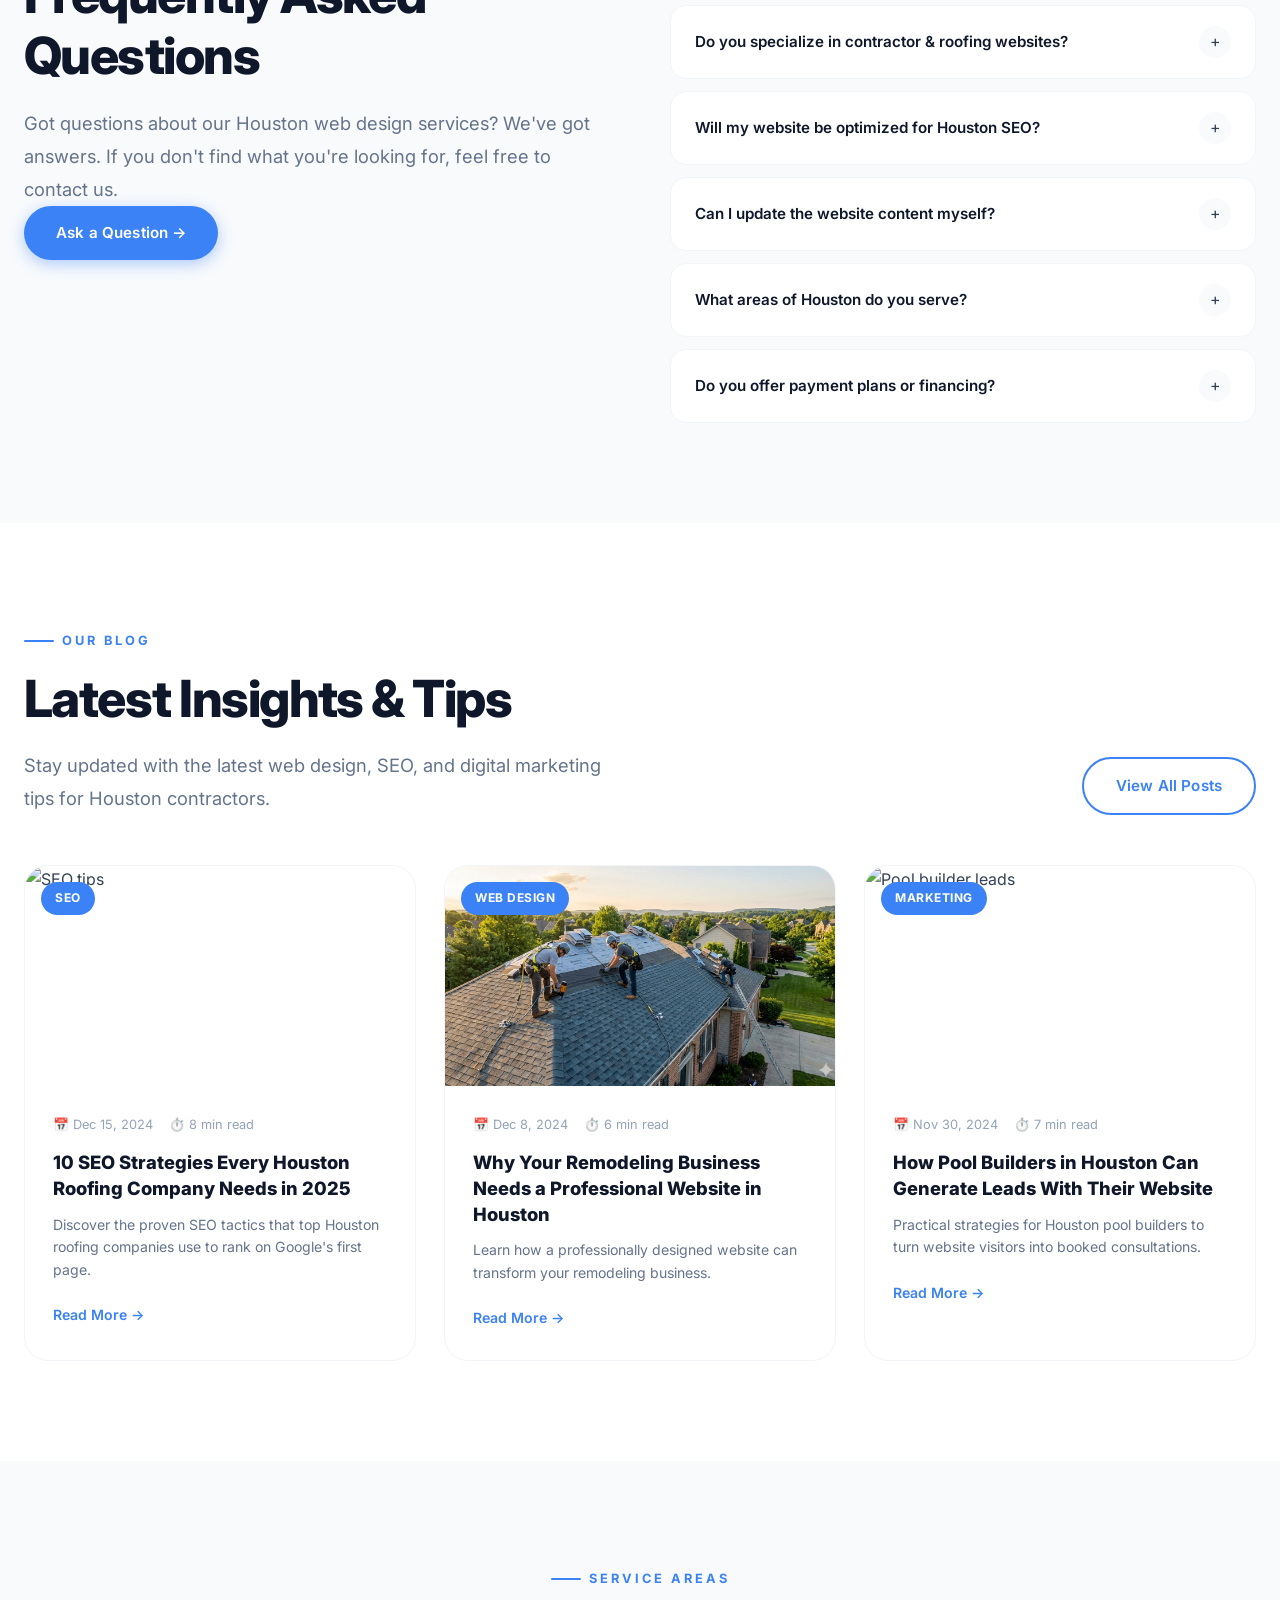
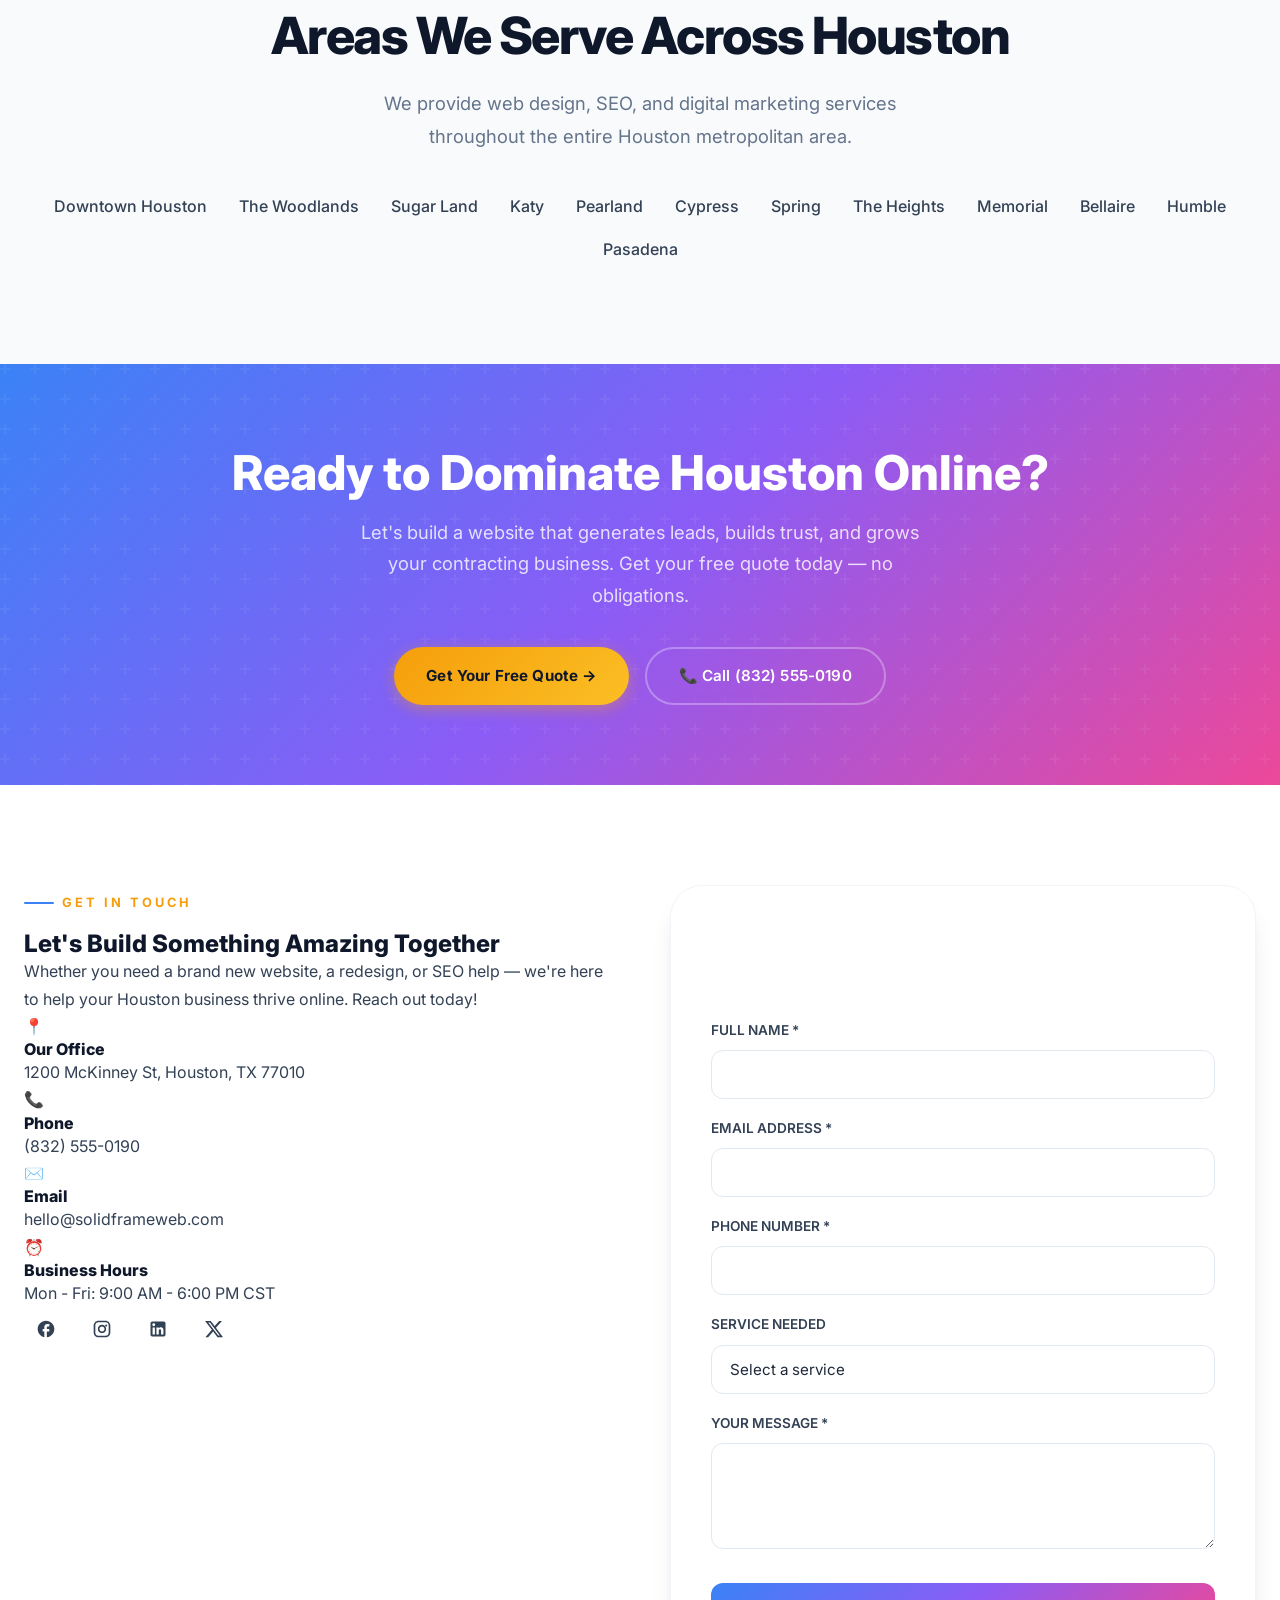
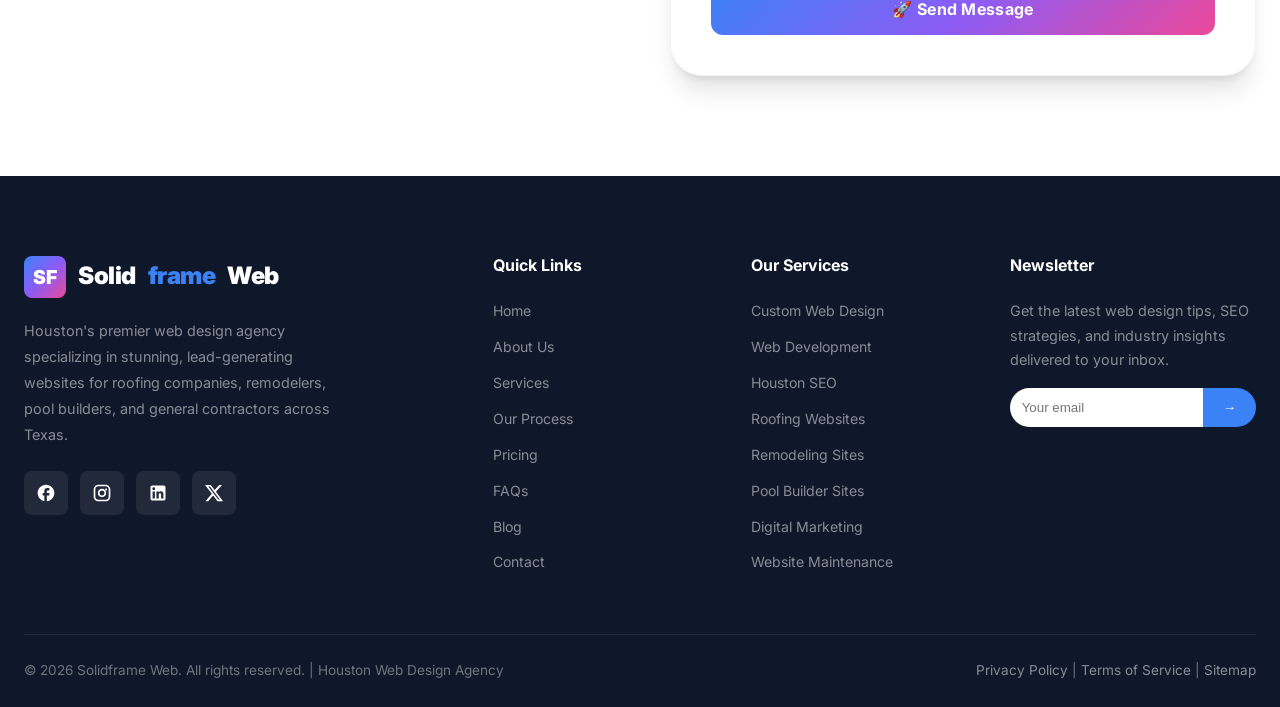
==== commit e06082c1: "Update index.html" ====
--- a/index.html
+++ b/index.html
@@ -95,7 +95,7 @@
   <!-- ===== HERO ===== -->
   <section class="hero" id="home">
     <div class="hero-bg">
-      <img src="https://images.unsplash.com/photo-1497366216548-37526070297c?w=1920&q=80" alt="Modern Houston Texas skyline office building web design agency" loading="eager">
+      <img src="assets/acon.jpg" alt="Modern Houston Texas skyline office building web design agency" loading="eager">
     </div>
     <div class="hero-particles">
       <div class="particle"></div><div class="particle"></div><div class="particle"></div><div class="particle"></div>
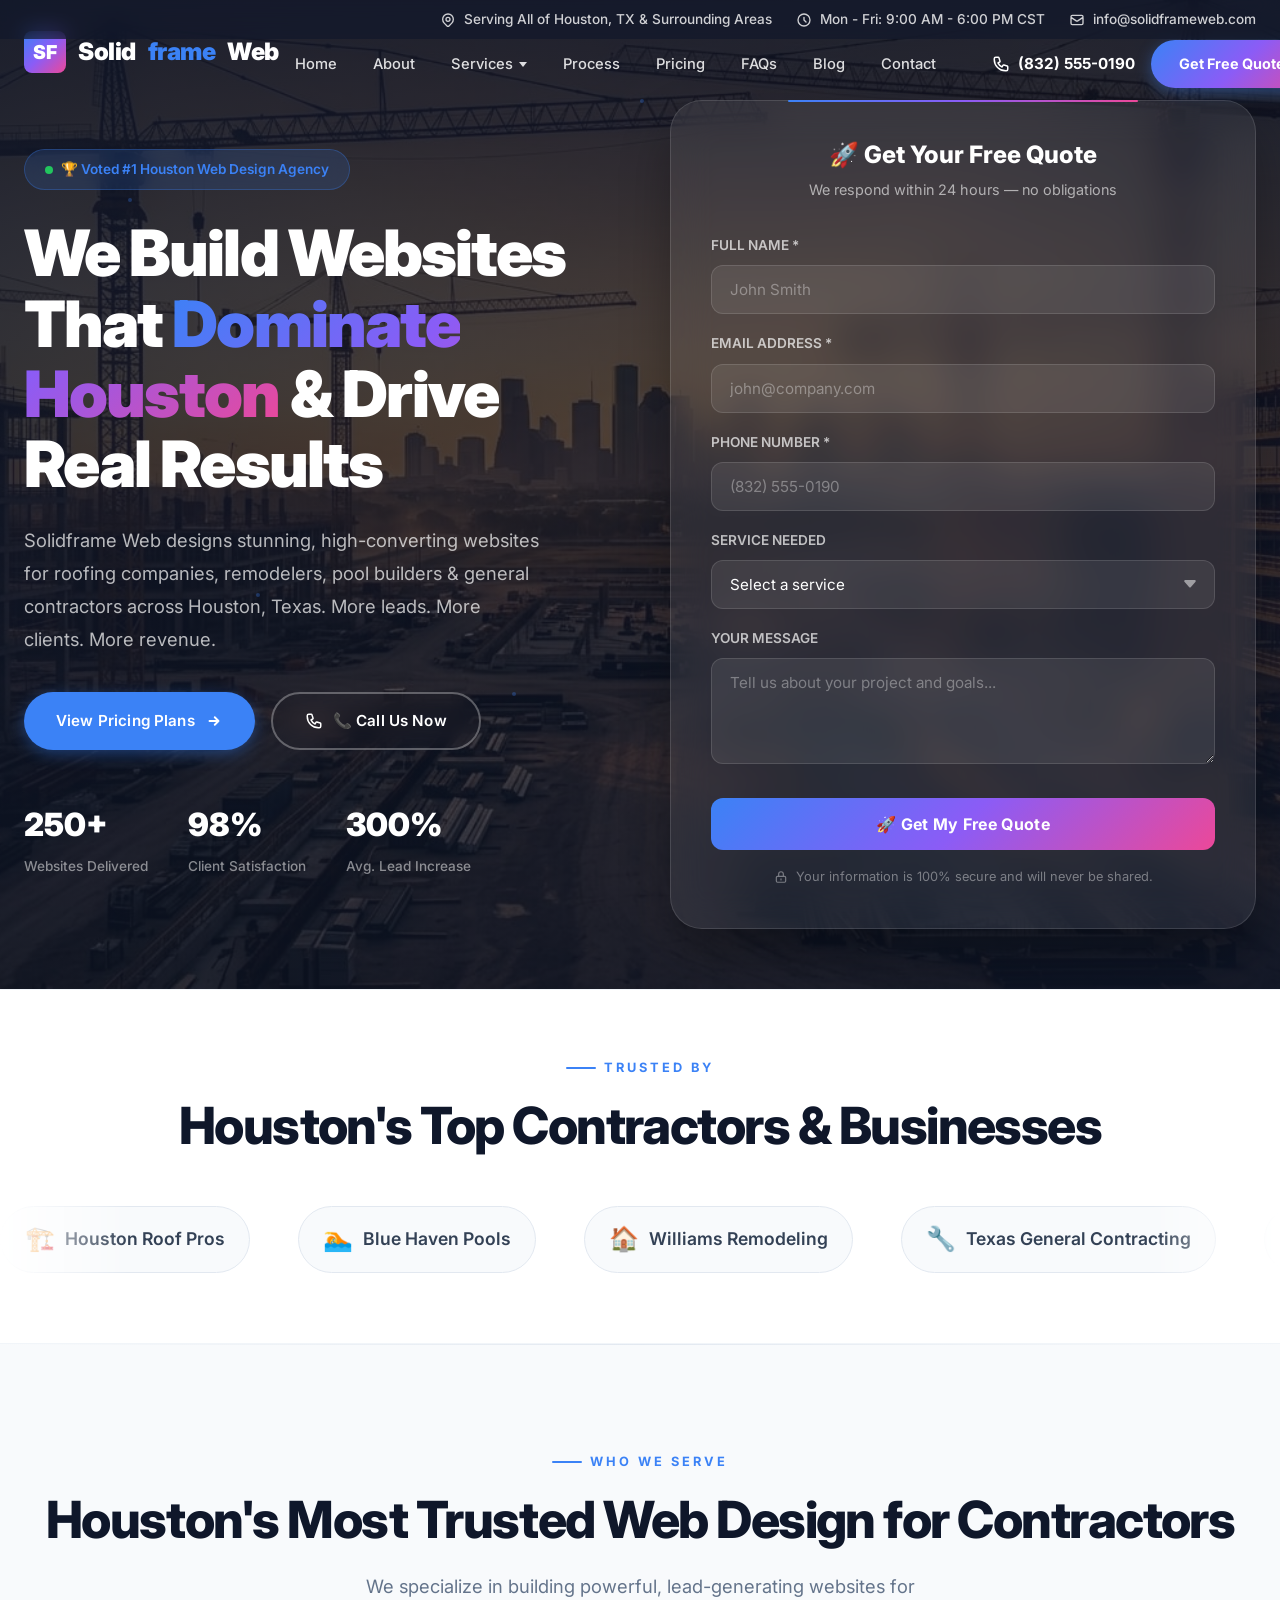
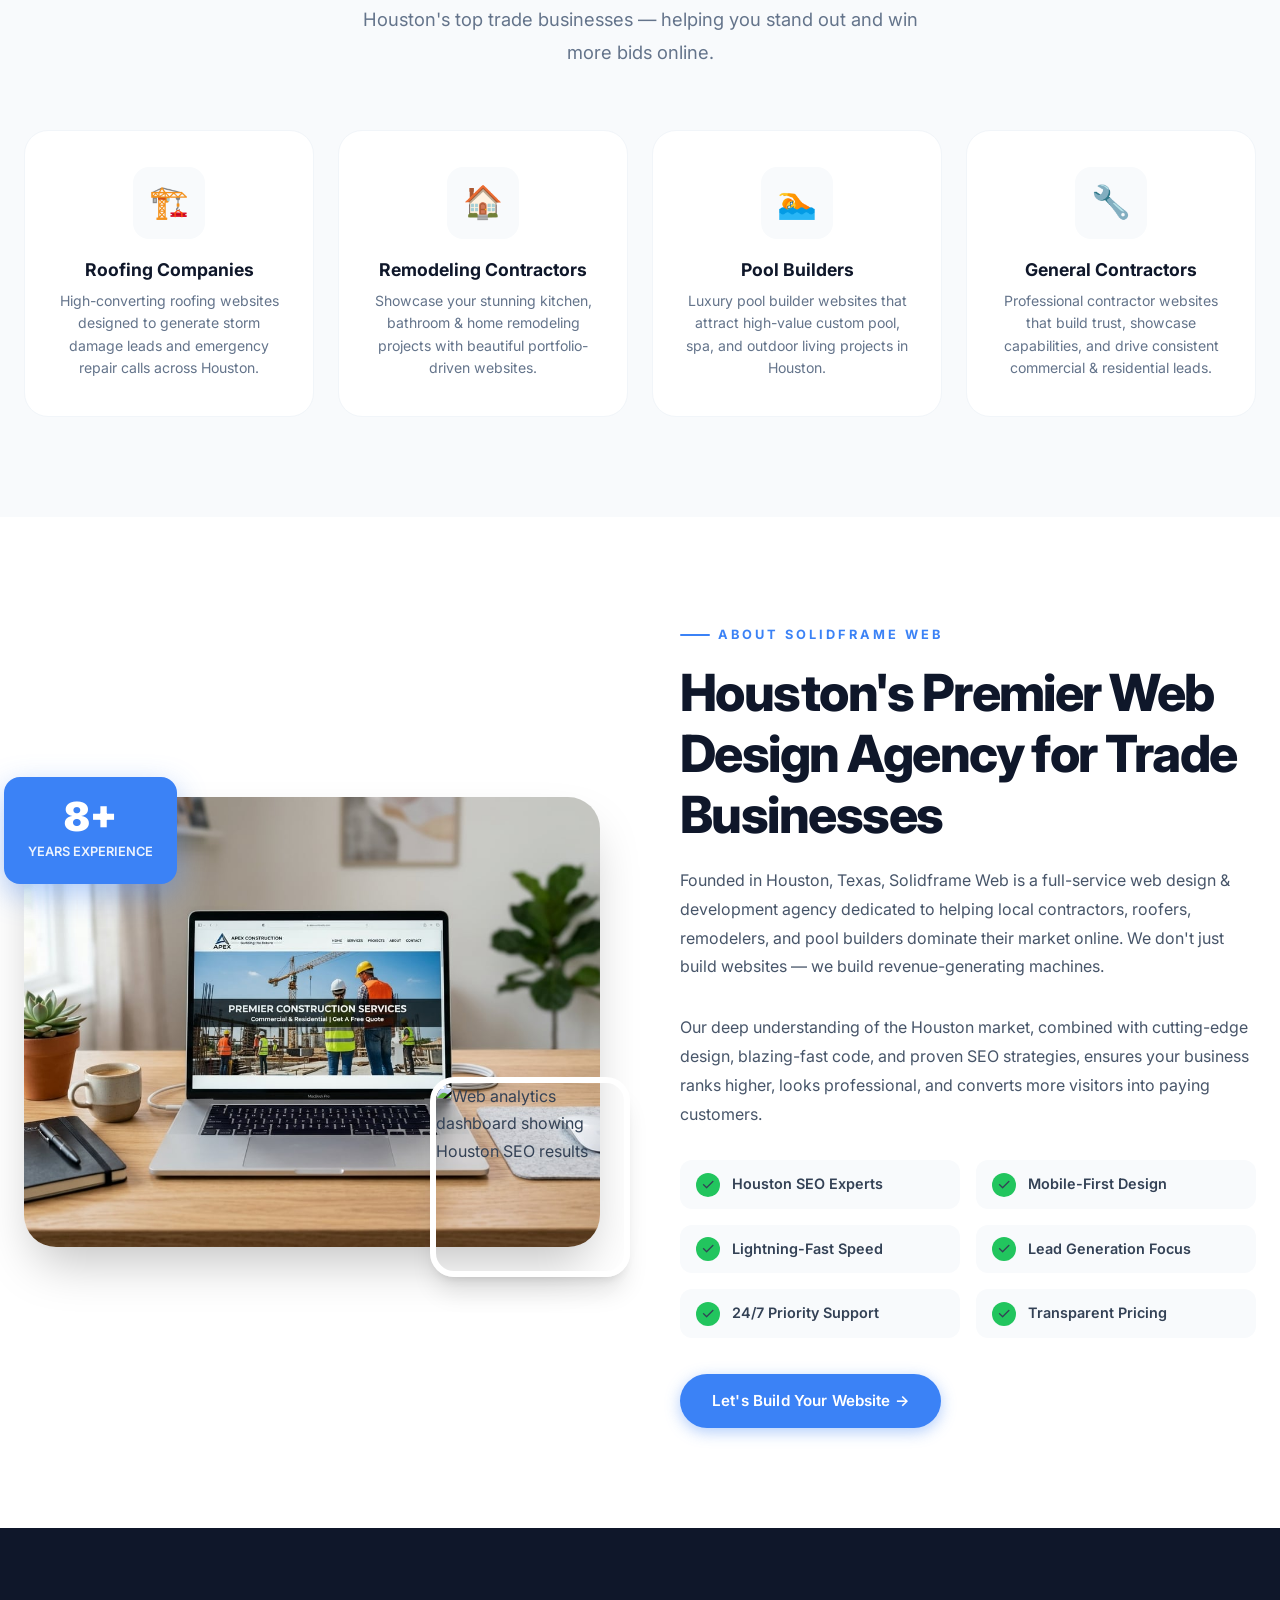
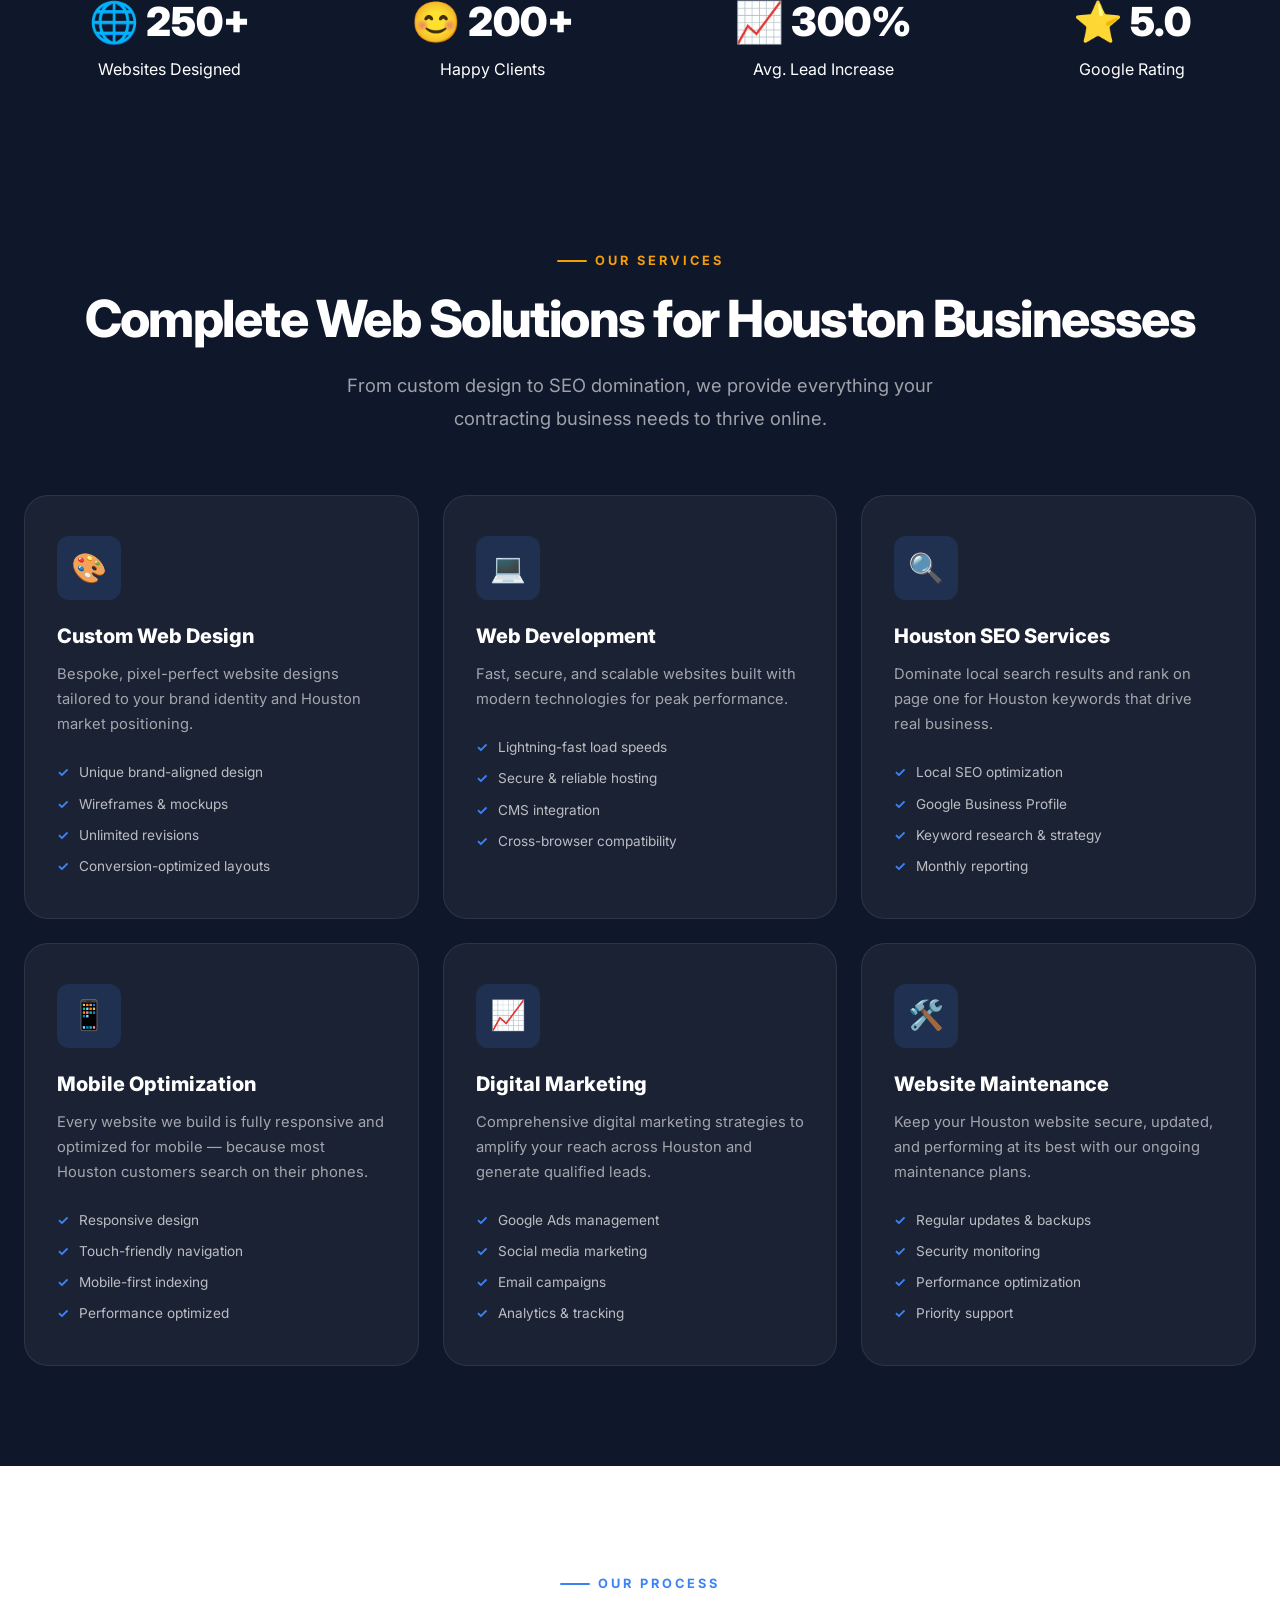
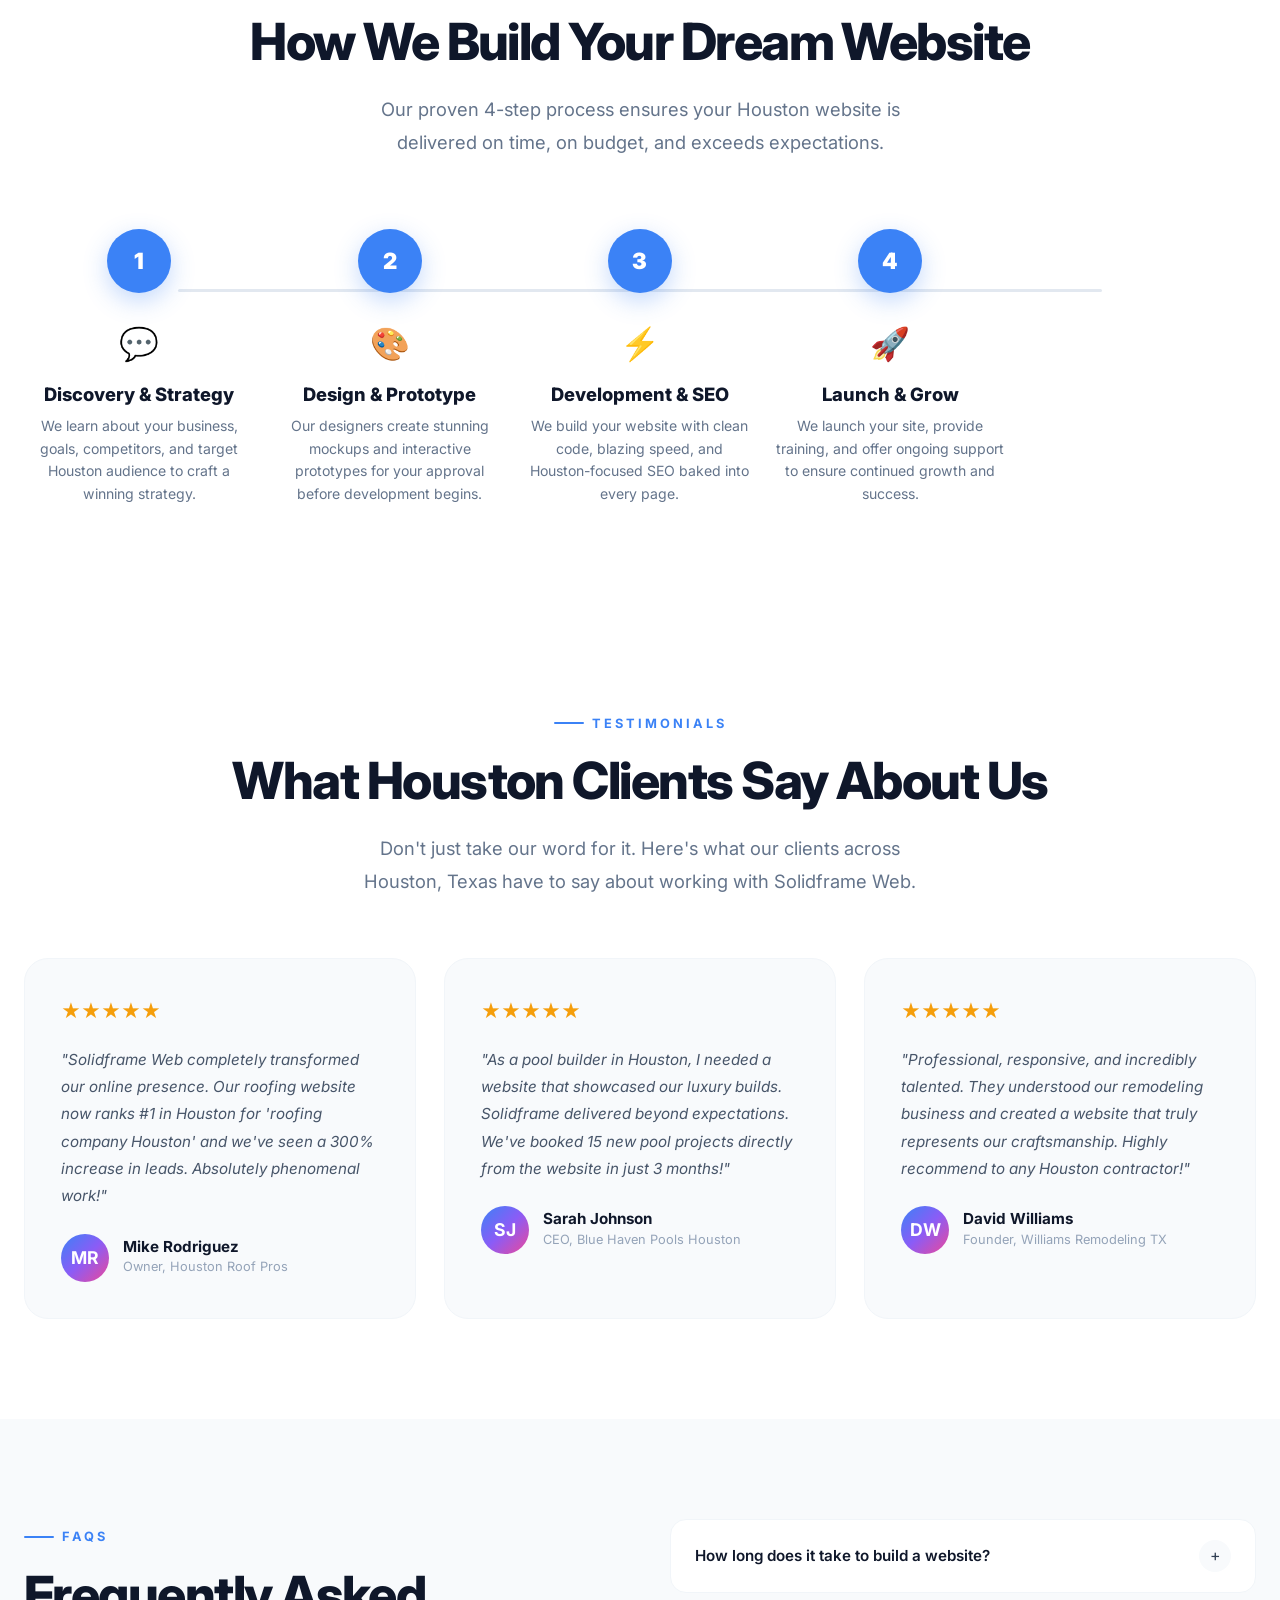
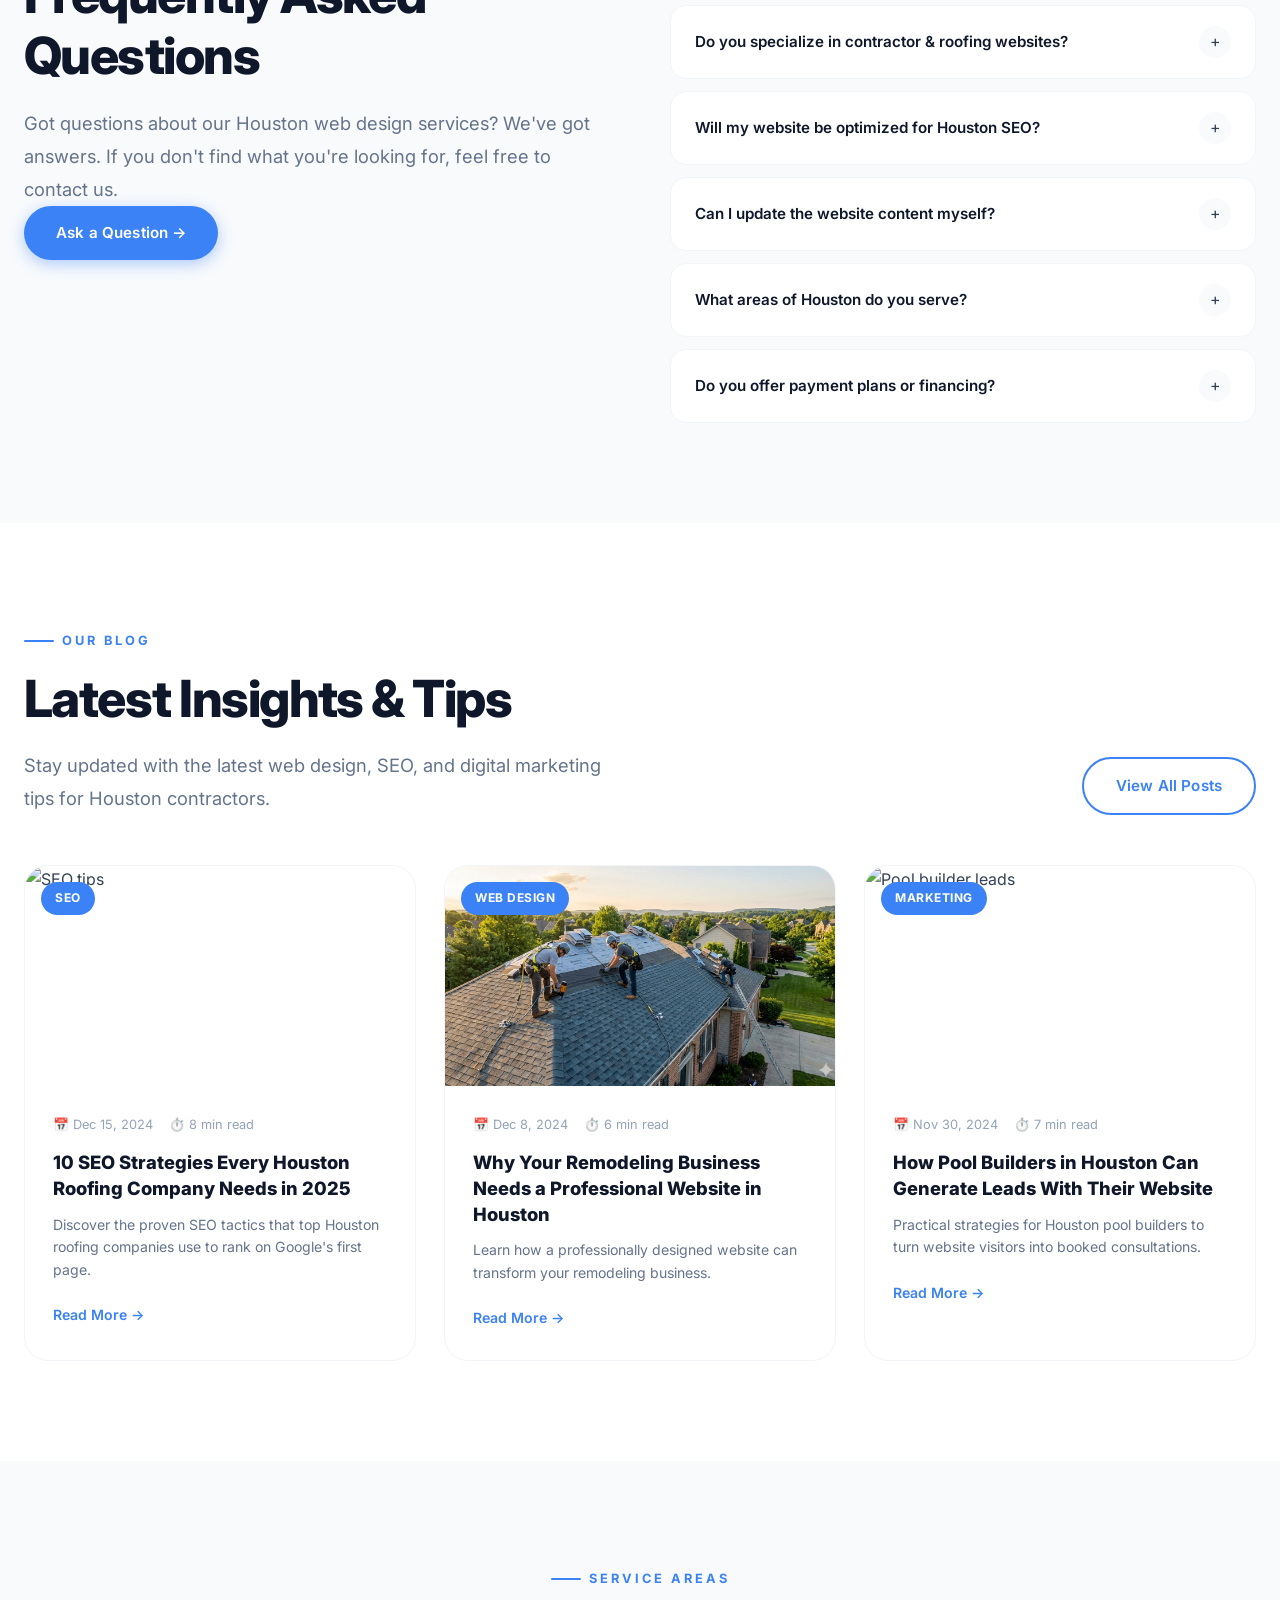
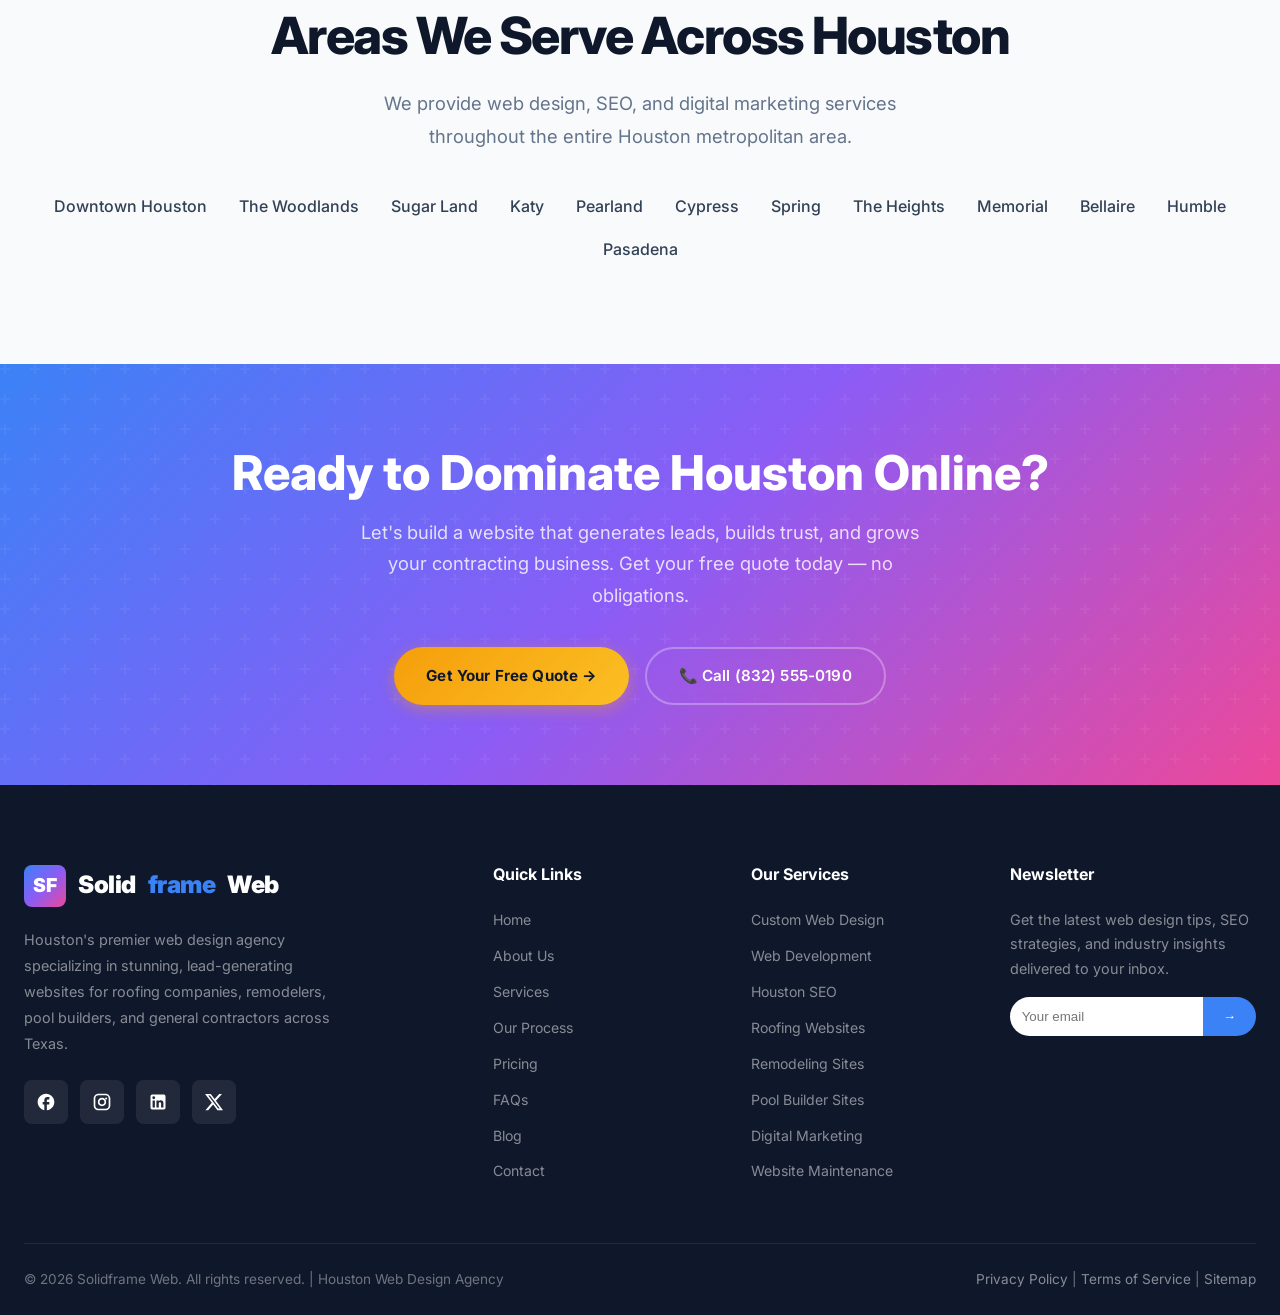
==== commit 1696db58: "Update index.html" ====
--- a/index.html
+++ b/index.html
@@ -365,65 +365,6 @@
     </div>
   </section>
 
-  <!-- ===== CONTACT ===== -->
-  <section class="contact section" id="contact">
-    <div class="container">
-      <div class="contact-grid">
-        <div class="contact-info fade-in-left">
-          <span class="section-label" style="color: var(--gold);">Get In Touch</span>
-          <h2>Let's Build Something Amazing Together</h2>
-          <p>Whether you need a brand new website, a redesign, or SEO help — we're here to help your Houston business thrive online. Reach out today!</p>
-          <div class="contact-details">
-            <div class="contact-detail"><div class="contact-detail-icon">📍</div><div class="contact-detail-text"><h4>Our Office</h4><p>1200 McKinney St, Houston, TX 77010</p></div></div>
-            <div class="contact-detail"><div class="contact-detail-icon">📞</div><div class="contact-detail-text"><h4>Phone</h4><p><a href="tel:+18325550190">(832) 555-0190</a></p></div></div>
-            <div class="contact-detail"><div class="contact-detail-icon">✉️</div><div class="contact-detail-text"><h4>Email</h4><p><a href="mailto:hello@solidframeweb.com">hello@solidframeweb.com</a></p></div></div>
-            <div class="contact-detail"><div class="contact-detail-icon">⏰</div><div class="contact-detail-text"><h4>Business Hours</h4><p>Mon - Fri: 9:00 AM - 6:00 PM CST</p></div></div>
-          </div>
-          <div class="contact-socials">
-           <!-- Facebook -->
-<a href="#" class="social-link" aria-label="Facebook">
-  <svg xmlns="http://www.w3.org/2000/svg" width="20" height="20" fill="currentColor" viewBox="0 0 24 24">
-    <path d="M22 12c0-5.52-4.48-10-10-10S2 6.48 2 12c0 4.84 3.44 8.87 8 9.8V15H8v-3h2V9.5C10 7.57 11.57 6 13.5 6H16v3h-2c-.55 0-1 .45-1 1v2h3v3h-3v6.95c5.05-.5 9-4.76 9-9.95z"/>
-  </svg>
-</a>
-
-<!-- Instagram -->
-<a href="#" class="social-link" aria-label="Instagram">
-  <svg xmlns="http://www.w3.org/2000/svg" width="20" height="20" fill="currentColor" viewBox="0 0 24 24">
-    <path d="M7.8 2h8.4C19.4 2 22 4.6 22 7.8v8.4c0 3.2-2.6 5.8-5.8 5.8H7.8C4.6 22 2 19.4 2 16.2V7.8C2 4.6 4.6 2 7.8 2zm-.2 2C5.6 4 4 5.6 4 7.6v8.8C4 18.4 5.6 20 7.6 20h8.8c2 0 3.6-1.6 3.6-3.6V7.6C20 5.6 18.4 4 16.4 4H7.6zm9.4 2.5a1.25 1.25 0 110 2.5 1.25 1.25 0 010-2.5zM12 7c2.8 0 5 2.2 5 5s-2.2 5-5 5-5-2.2-5-5 2.2-5 5-5zm0 2c-1.7 0-3 1.3-3 3s1.3 3 3 3 3-1.3 3-3-1.3-3-3-3z"/>
-  </svg>
-</a>
-
-<!-- LinkedIn -->
-<a href="#" class="social-link" aria-label="LinkedIn">
-  <svg xmlns="http://www.w3.org/2000/svg" width="20" height="20" fill="currentColor" viewBox="0 0 24 24">
-    <path d="M19 3a2 2 0 0 1 2 2v14a2 2 0 0 1-2 2H5a2 2 0 0 1-2-2V5a2 2 0 0 1 2-2h14zm-.5 15.5v-5.3a3.26 3.26 0 0 0-3.26-3.26c-.85 0-1.84.52-2.32 1.3v-1.11h-2.79v8.37h2.79v-4.93c0-.77.62-1.4 1.39-1.4a1.4 1.4 0 0 1 1.4 1.4v4.93h2.79zM6.88 8.56a1.68 1.68 0 0 0 1.68-1.68c0-.93-.75-1.69-1.68-1.69a1.69 1.69 0 0 0-1.69 1.69c0 .93.76 1.68 1.69 1.68zm1.39 9.94v-8.37H5.5v8.37h2.77z"/>
-  </svg>
-</a>
-
-<!-- X (Twitter) -->
-<a href="#" class="social-link" aria-label="X (Twitter)">
-  <svg xmlns="http://www.w3.org/2000/svg" width="20" height="20" fill="currentColor" viewBox="0 0 24 24">
-    <path d="M18.244 2.25h3.308l-7.227 8.26 8.502 11.24H16.17l-5.214-6.817L4.99 21.75H1.68l7.73-8.835L1.254 2.25H8.08l4.713 6.231zm-1.161 17.52h1.833L7.084 4.126H5.117z"/>
-  </svg>
-</a>
-          </div>
-        </div>
-        <div class="contact-form fade-in-right">
-          <form id="contactForm">
-            <div class="form-header"><h3>Send Us a Message</h3><p>We'll respond within 24 hours</p></div>
-            <div class="form-group"><label>FULL NAME *</label><input type="text" required></div>
-            <div class="form-group"><label>EMAIL ADDRESS *</label><input type="email" required></div>
-            <div class="form-group"><label>PHONE NUMBER *</label><input type="tel" required></div>
-            <div class="form-group"><label>SERVICE NEEDED</label><select><option>Select a service</option></select></div>
-            <div class="form-group"><label>YOUR MESSAGE *</label><textarea rows="4" required></textarea></div>
-            <button type="submit" class="form-submit">🚀 Send Message</button>
-          </form>
-        </div>
-      </div>
-    </div>
-  </section>
-
   <!-- ===== FOOTER ===== -->
   <footer class="footer">
     <div class="container">
--- a/style.css
+++ b/style.css
@@ -2683,3 +2683,179 @@
     font-size: 1.2rem;
   }
 }
+/* ===== CONTACT PAGE FIXES ===== */
+
+/* Ensure contact grid stacks on mobile */
+@media (max-width: 768px) {
+  .contact-grid {
+    grid-template-columns: 1fr !important;
+    gap: 40px;
+  }
+  
+  .contact-info-card {
+    padding: 24px;
+  }
+  
+  .contact-form {
+    padding: 28px !important;
+  }
+  
+  .map-container {
+    margin-top: 20px;
+  }
+  
+  .map-container iframe {
+    height: 220px;
+  }
+}
+
+/* Map responsiveness */
+.map-container {
+  width: 100%;
+  border-radius: var(--radius-xl);
+  overflow: hidden;
+  box-shadow: var(--shadow-lg);
+  border: 1px solid var(--gray-100);
+}
+
+.map-container iframe {
+  display: block;
+  width: 100%;
+  height: 250px;
+  border: 0;
+}
+
+/* Contact method icon alignment */
+.contact-method-icon {
+  width: 48px;
+  height: 48px;
+  background: var(--gray-50);
+  border-radius: var(--radius-md);
+  display: flex;
+  align-items: center;
+  justify-content: center;
+  flex-shrink: 0;
+  color: var(--accent);
+}
+
+.contact-method-icon svg {
+  width: 24px;
+  height: 24px;
+  stroke: currentColor;
+}
+
+/* Social links inside contact card */
+.contact-info-card .social-link {
+  display: flex;
+  align-items: center;
+  justify-content: center;
+  transition: var(--transition);
+}
+
+.contact-info-card .social-link:hover {
+  background: var(--accent) !important;
+  color: white;
+  transform: translateY(-3px);
+}
+
+.contact-info-card .social-link svg {
+  width: 20px;
+  height: 20px;
+  fill: currentColor;
+}
+
+/* Contact form input consistency */
+.contact-form input,
+.contact-form textarea,
+.contact-form select {
+  font-family: 'Inter', sans-serif;
+  font-size: 0.95rem;
+  transition: var(--transition);
+}
+
+.contact-form input:focus,
+.contact-form textarea:focus,
+.contact-form select:focus {
+  border-color: var(--accent);
+  outline: none;
+  box-shadow: 0 0 0 3px rgba(59, 130, 246, 0.1);
+}
+
+/* Form submit button */
+.contact-form .form-submit {
+  background: var(--gradient-1);
+  color: white;
+  border: none;
+  font-weight: 700;
+  cursor: pointer;
+  transition: var(--transition);
+}
+
+.contact-form .form-submit:hover {
+  transform: translateY(-2px);
+  box-shadow: 0 8px 20px rgba(59, 130, 246, 0.4);
+}
+
+/* Footer social links SVG sizing */
+.footer .social-link svg,
+.contact-socials .social-link svg {
+  width: 20px;
+  height: 20px;
+  fill: currentColor;
+  transition: var(--transition);
+}
+
+.footer .social-link,
+.contact-socials .social-link {
+  display: flex;
+  align-items: center;
+  justify-content: center;
+}
+
+/* Ensure all text is visible (override any lingering opacity issues) */
+.contact-info-card,
+.contact-form,
+.map-container {
+  opacity: 1 !important;
+  visibility: visible !important;
+}
+
+/* Fix for fade animations on contact page */
+.fade-in-left,
+.fade-in-right {
+  opacity: 1 !important;
+  transform: none !important;
+}
+
+/* Contact method text links */
+.contact-method-content a {
+  color: var(--gray-700);
+  text-decoration: none;
+  transition: var(--transition);
+}
+
+.contact-method-content a:hover {
+  color: var(--accent);
+}
+
+/* Ensure the page header has proper spacing */
+.page-header {
+  position: relative;
+  z-index: 1;
+}
+
+/* Fix any overflow issues */
+body {
+  overflow-x: hidden;
+}
+
+/* Contact grid gap adjustment */
+.contact-grid {
+  gap: 40px;
+}
+
+@media (min-width: 1024px) {
+  .contact-grid {
+    gap: 60px;
+  }
+}
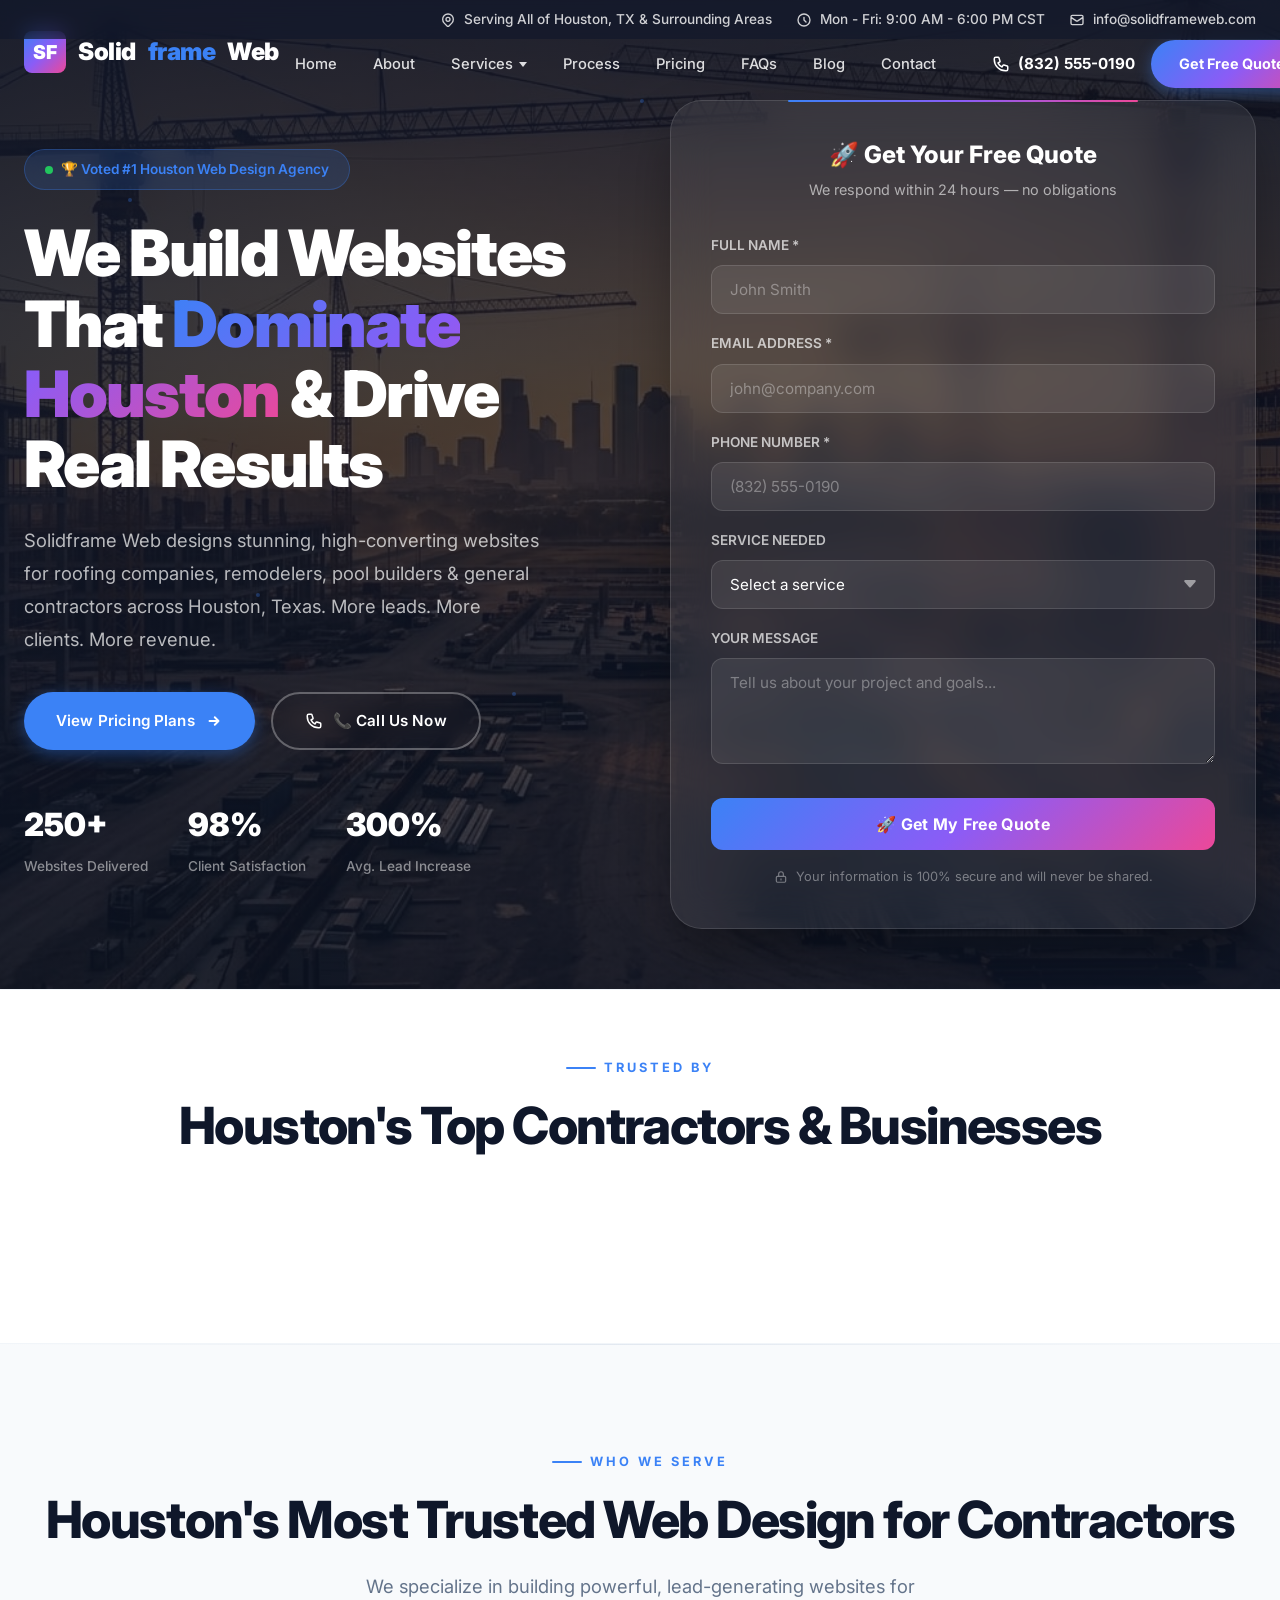
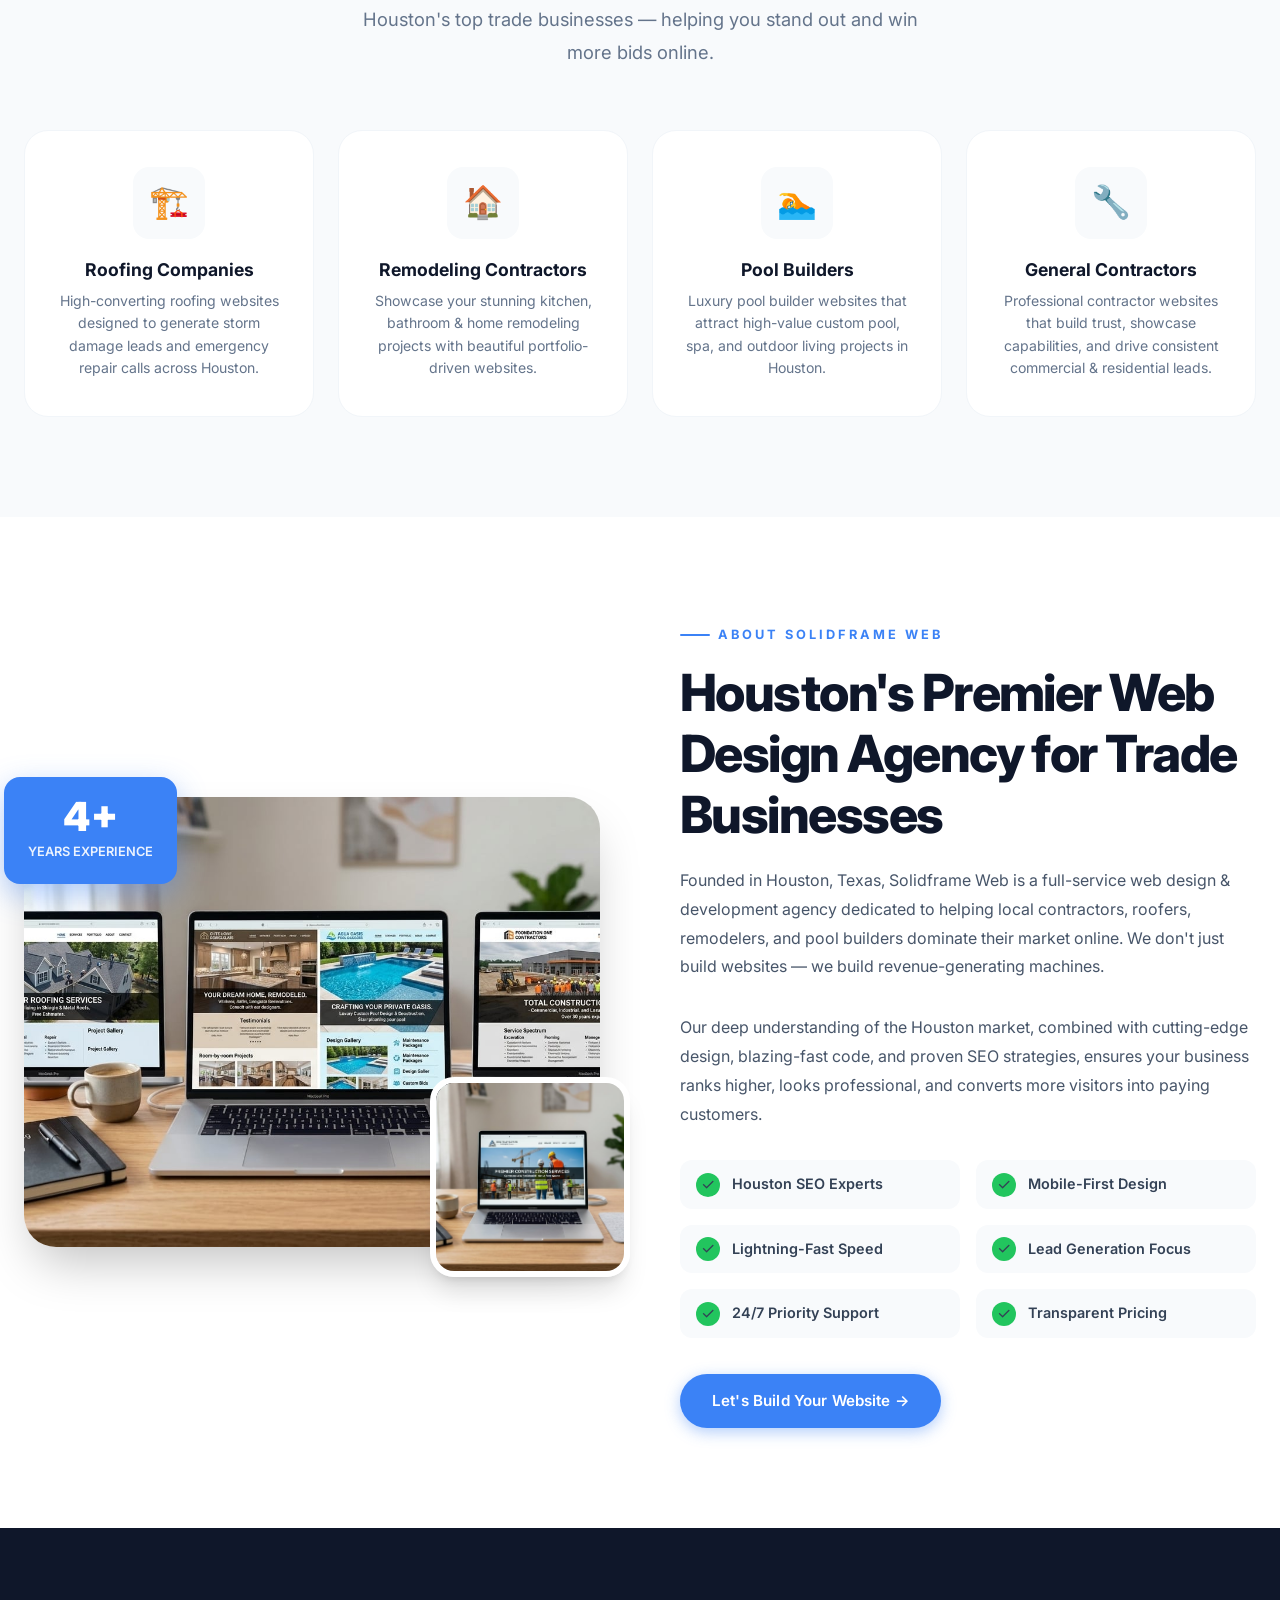
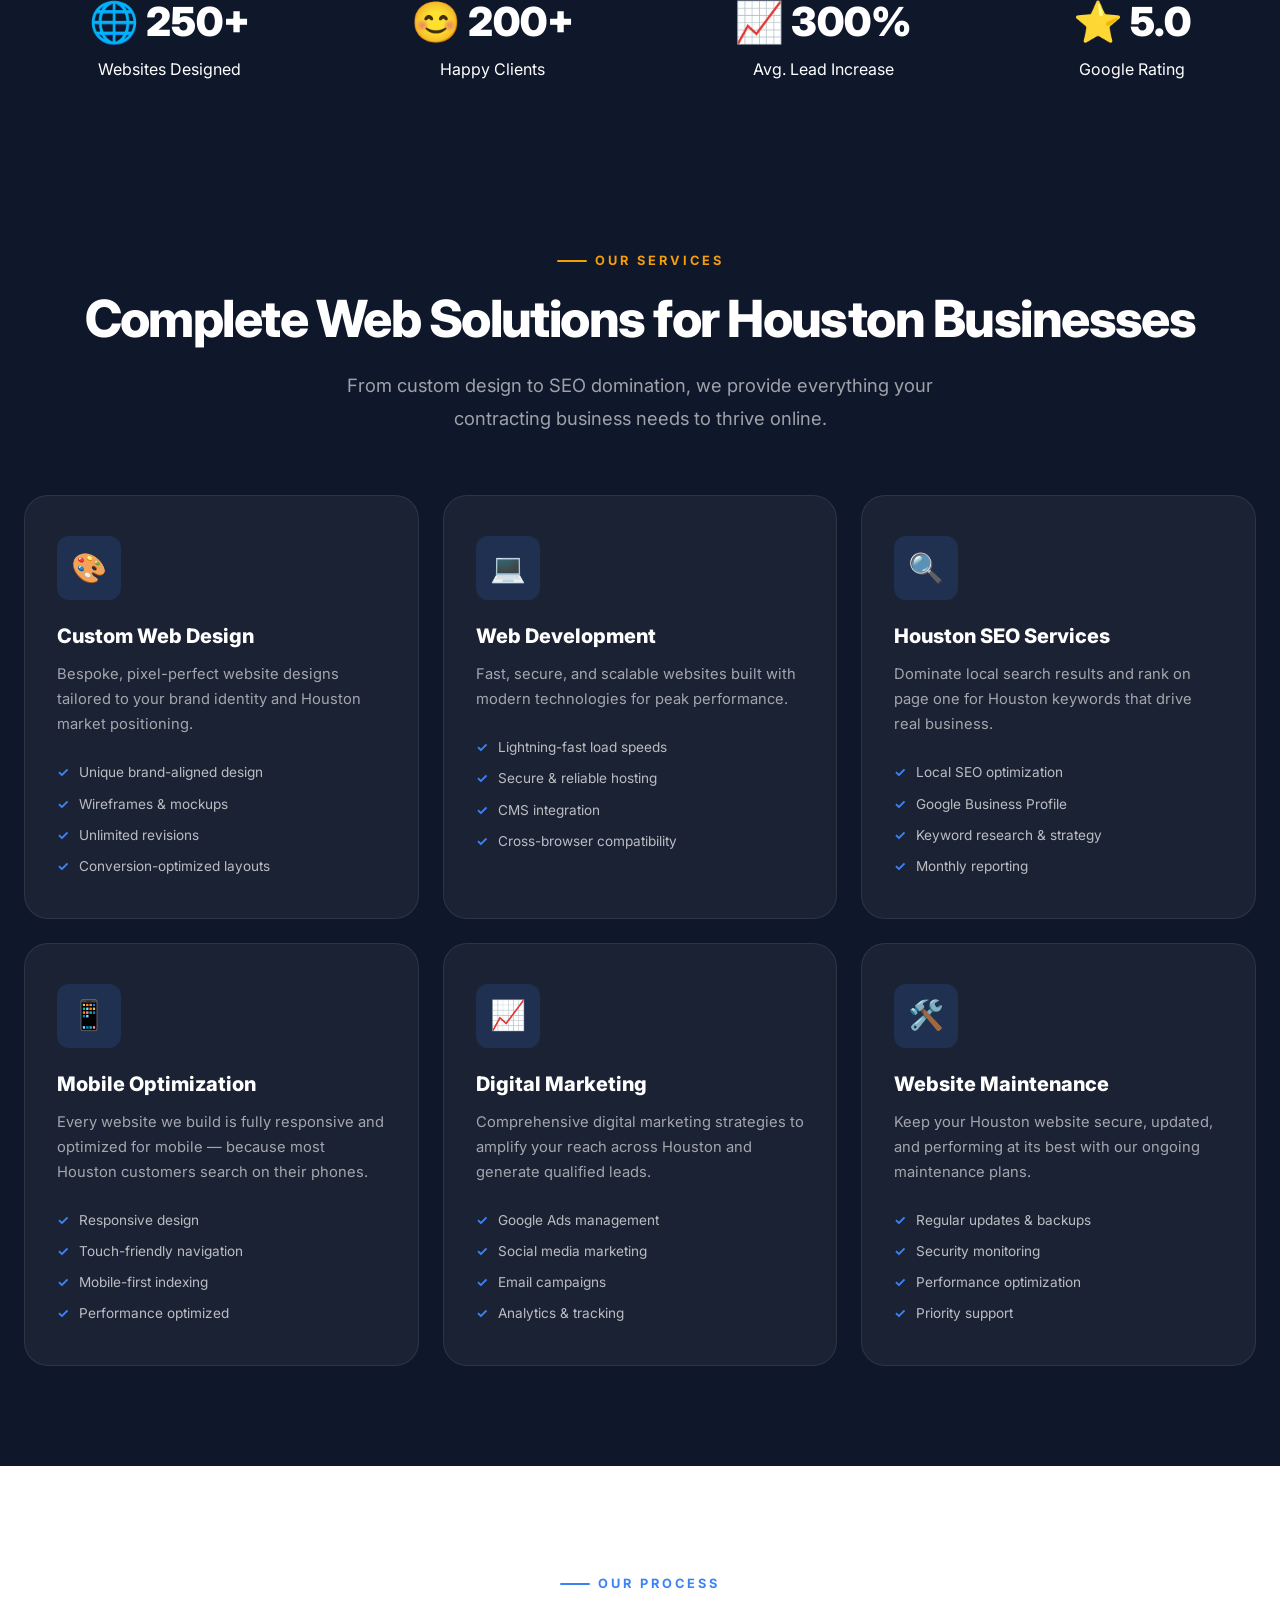
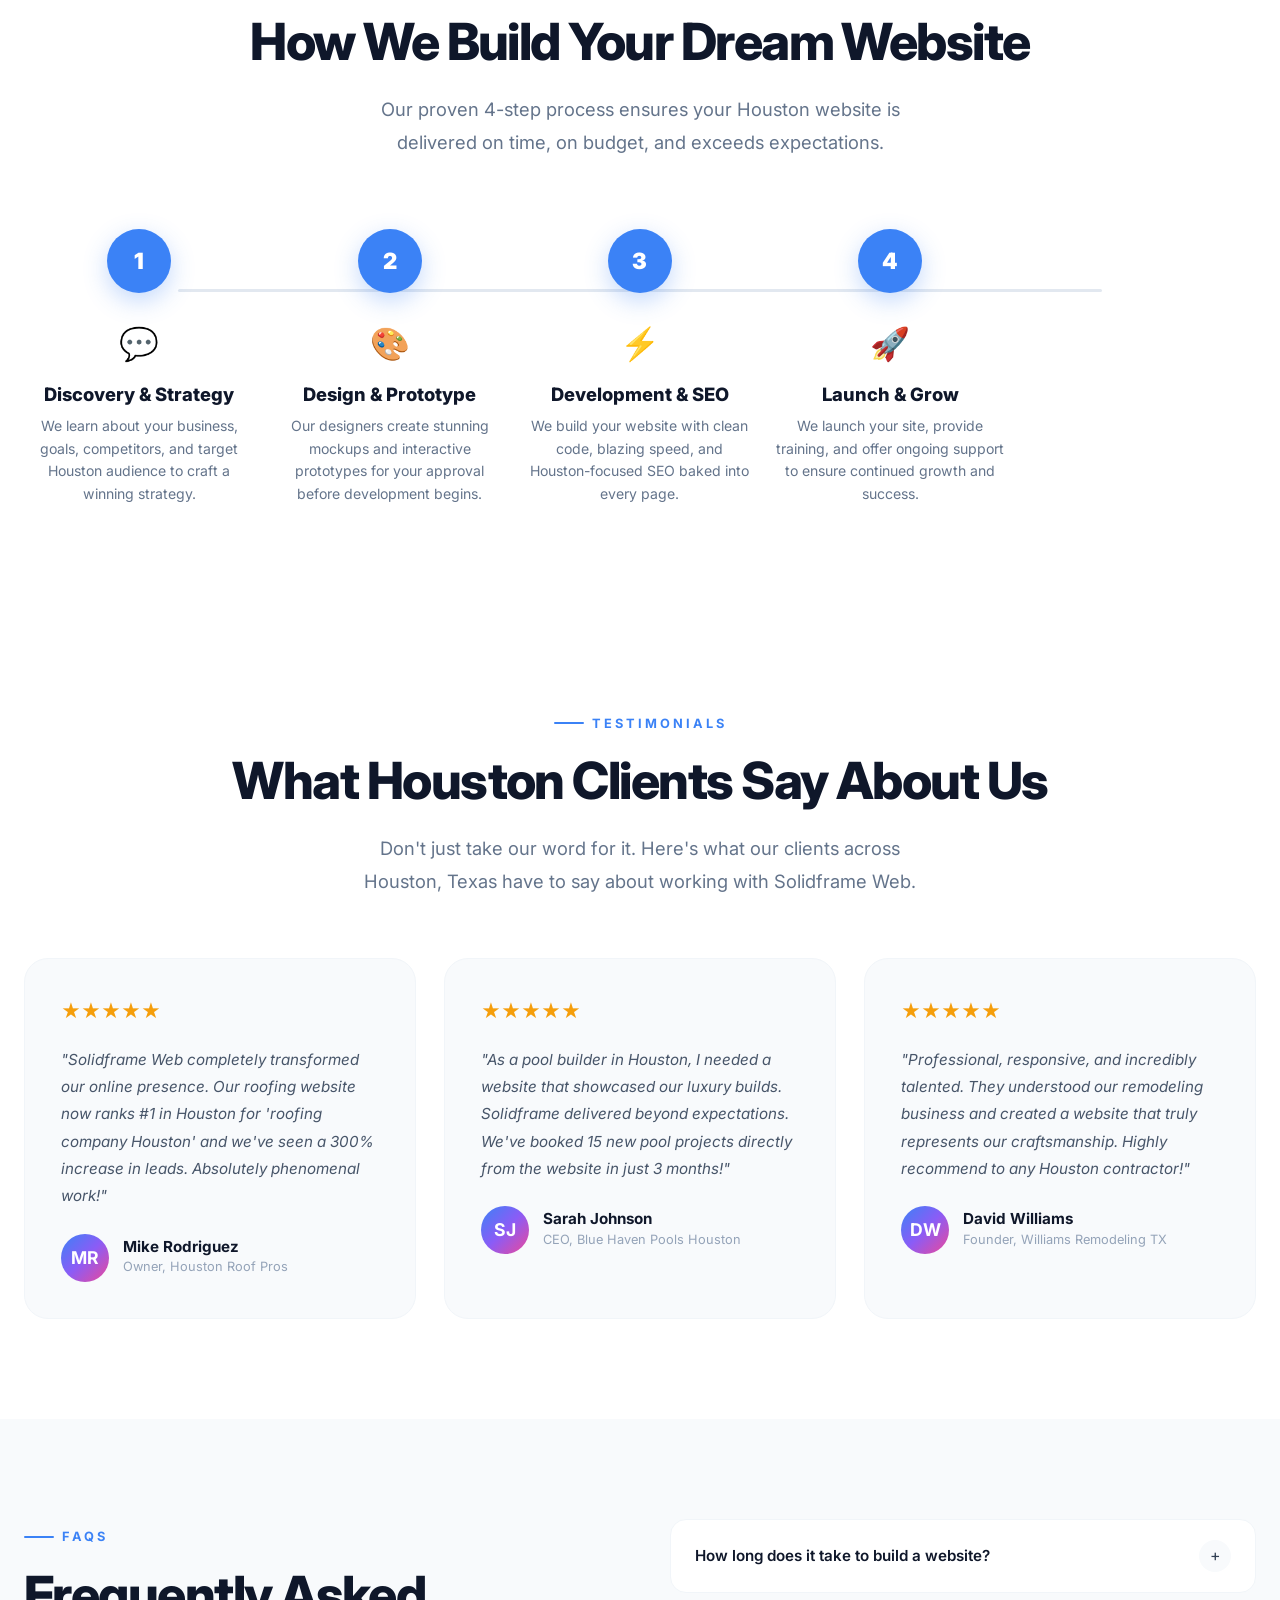
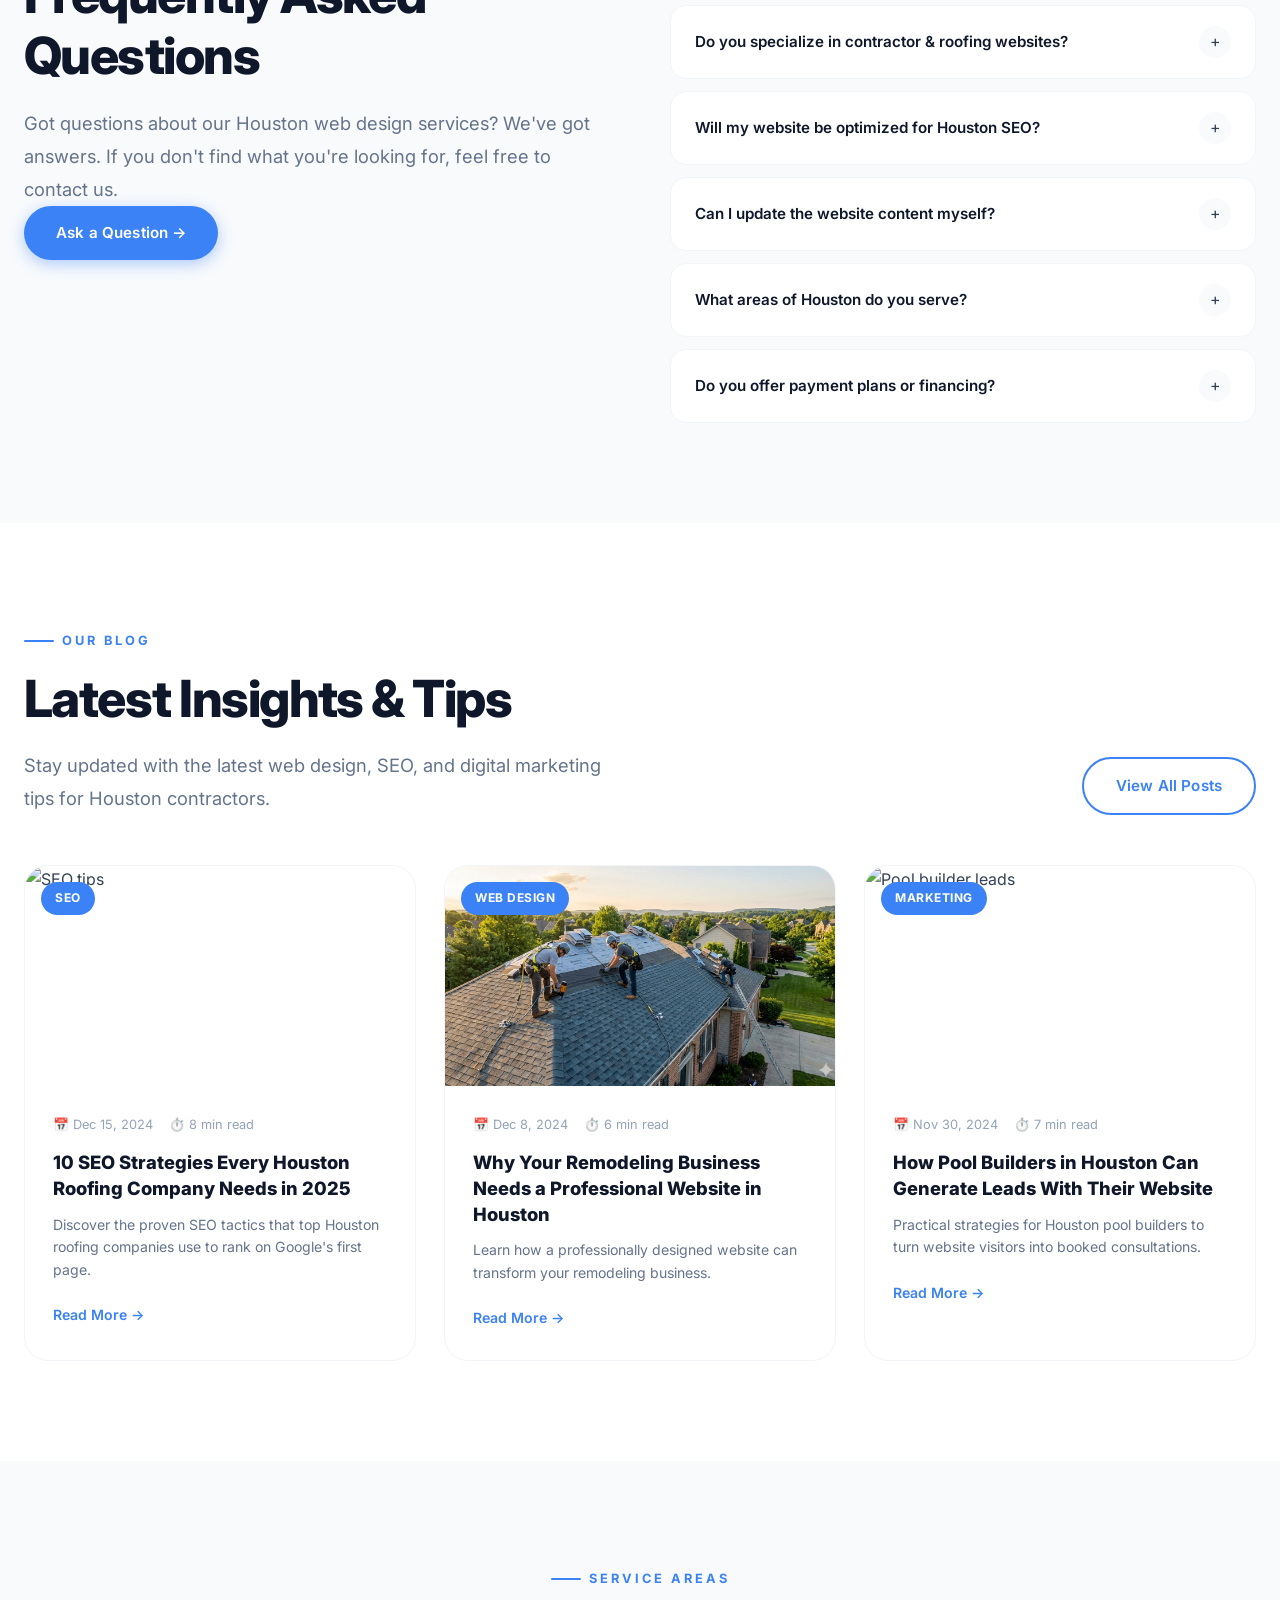
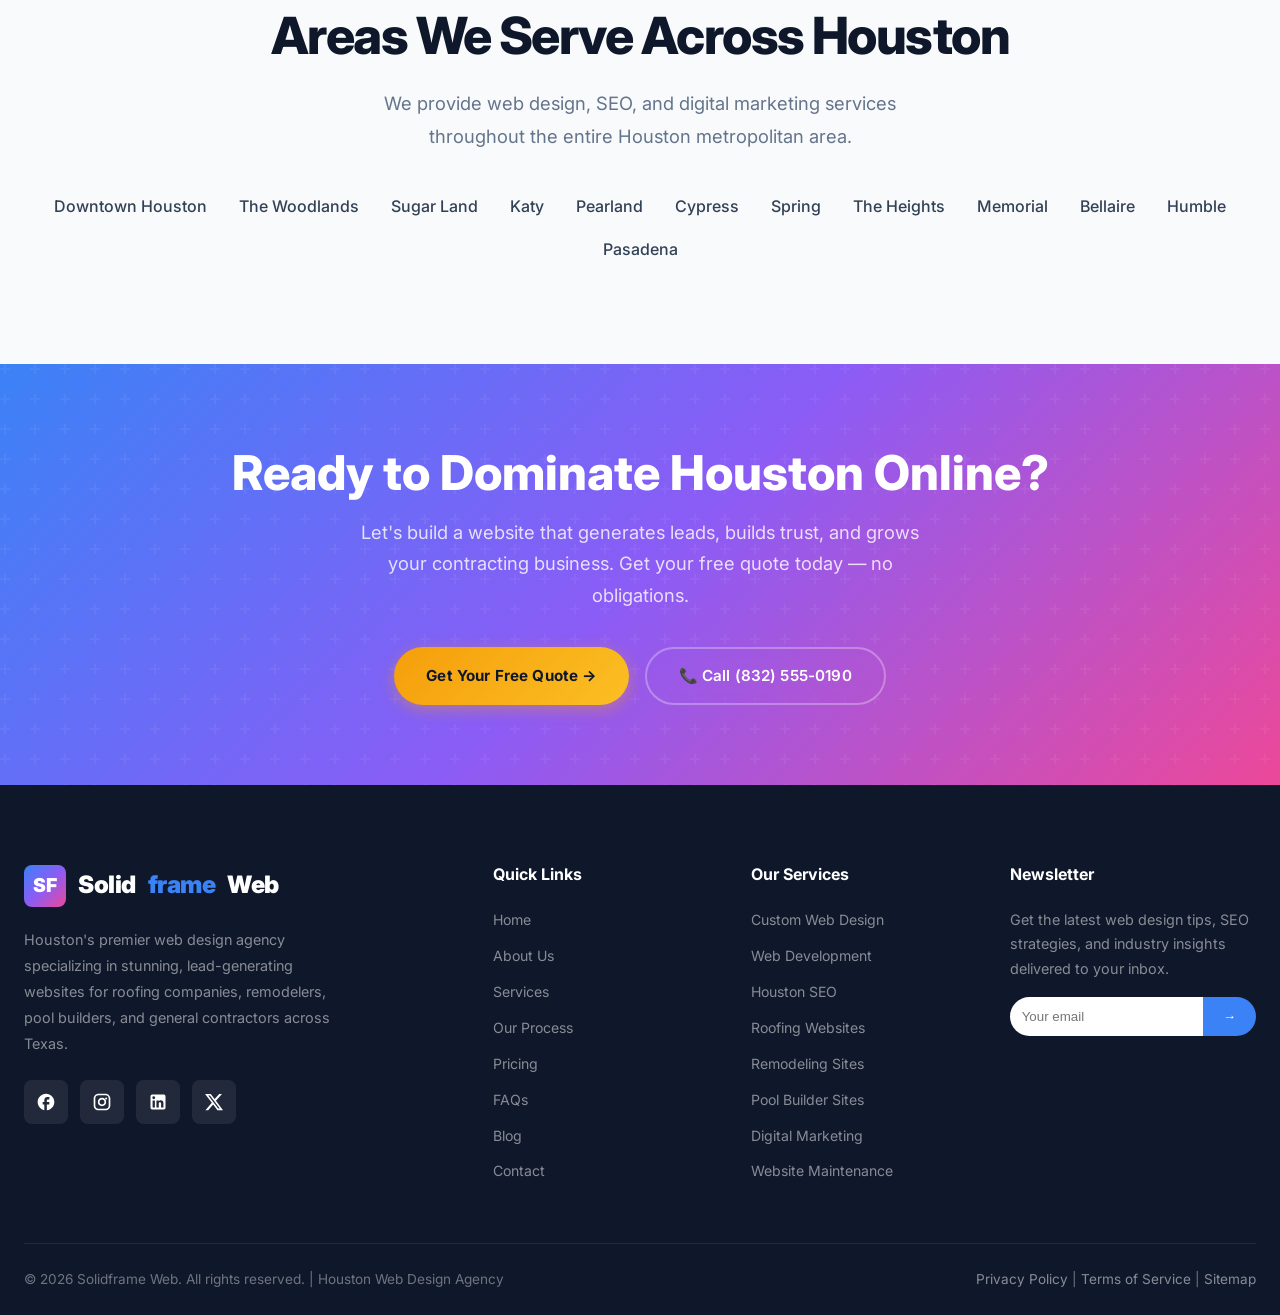
==== commit 660b6ff8: "Update index.html" ====
--- a/index.html
+++ b/index.html
@@ -219,9 +219,9 @@
     <div class="container">
       <div class="about-grid">
         <div class="about-images fade-in-left">
-          <div class="about-img-main"><img src="assets/solidcon.jpg" alt="Solidframe Web team collaborating on web design in Houston Texas"></div>
-          <div class="about-img-float"><img src="assets/solidcons.jpg" alt="Web analytics dashboard showing Houston SEO results"></div>
-          <div class="about-experience"><span class="number">8+</span><span class="label">YEARS EXPERIENCE</span></div>
+          <div class="about-img-main"><img src="assets/solidcons.jpg" alt="Solidframe Web team collaborating on web design in Houston Texas"></div>
+          <div class="about-img-float"><img src="assets/solidcon.jpg" alt="Web analytics dashboard showing Houston SEO results"></div>
+          <div class="about-experience"><span class="number">4+</span><span class="label">YEARS EXPERIENCE</span></div>
         </div>
         <div class="about-content fade-in-right">
           <span class="section-label">About Solidframe Web</span>
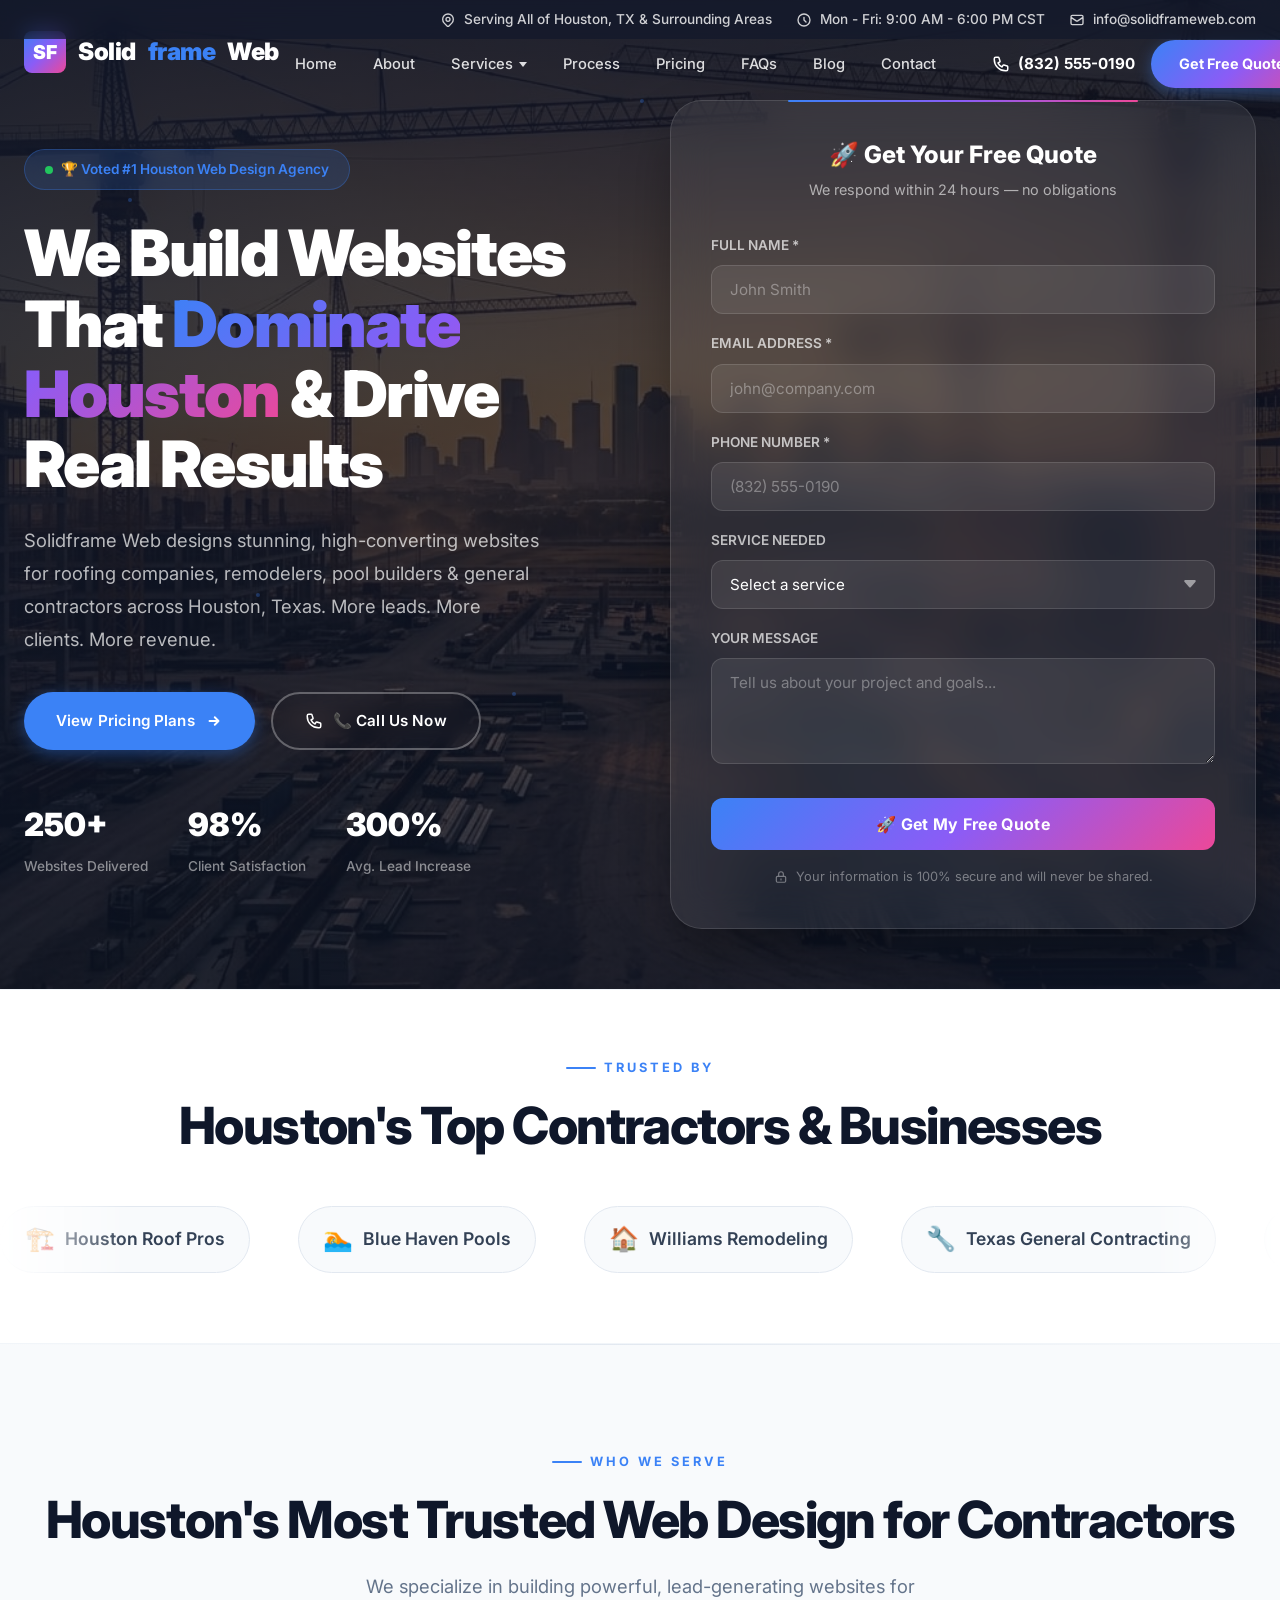
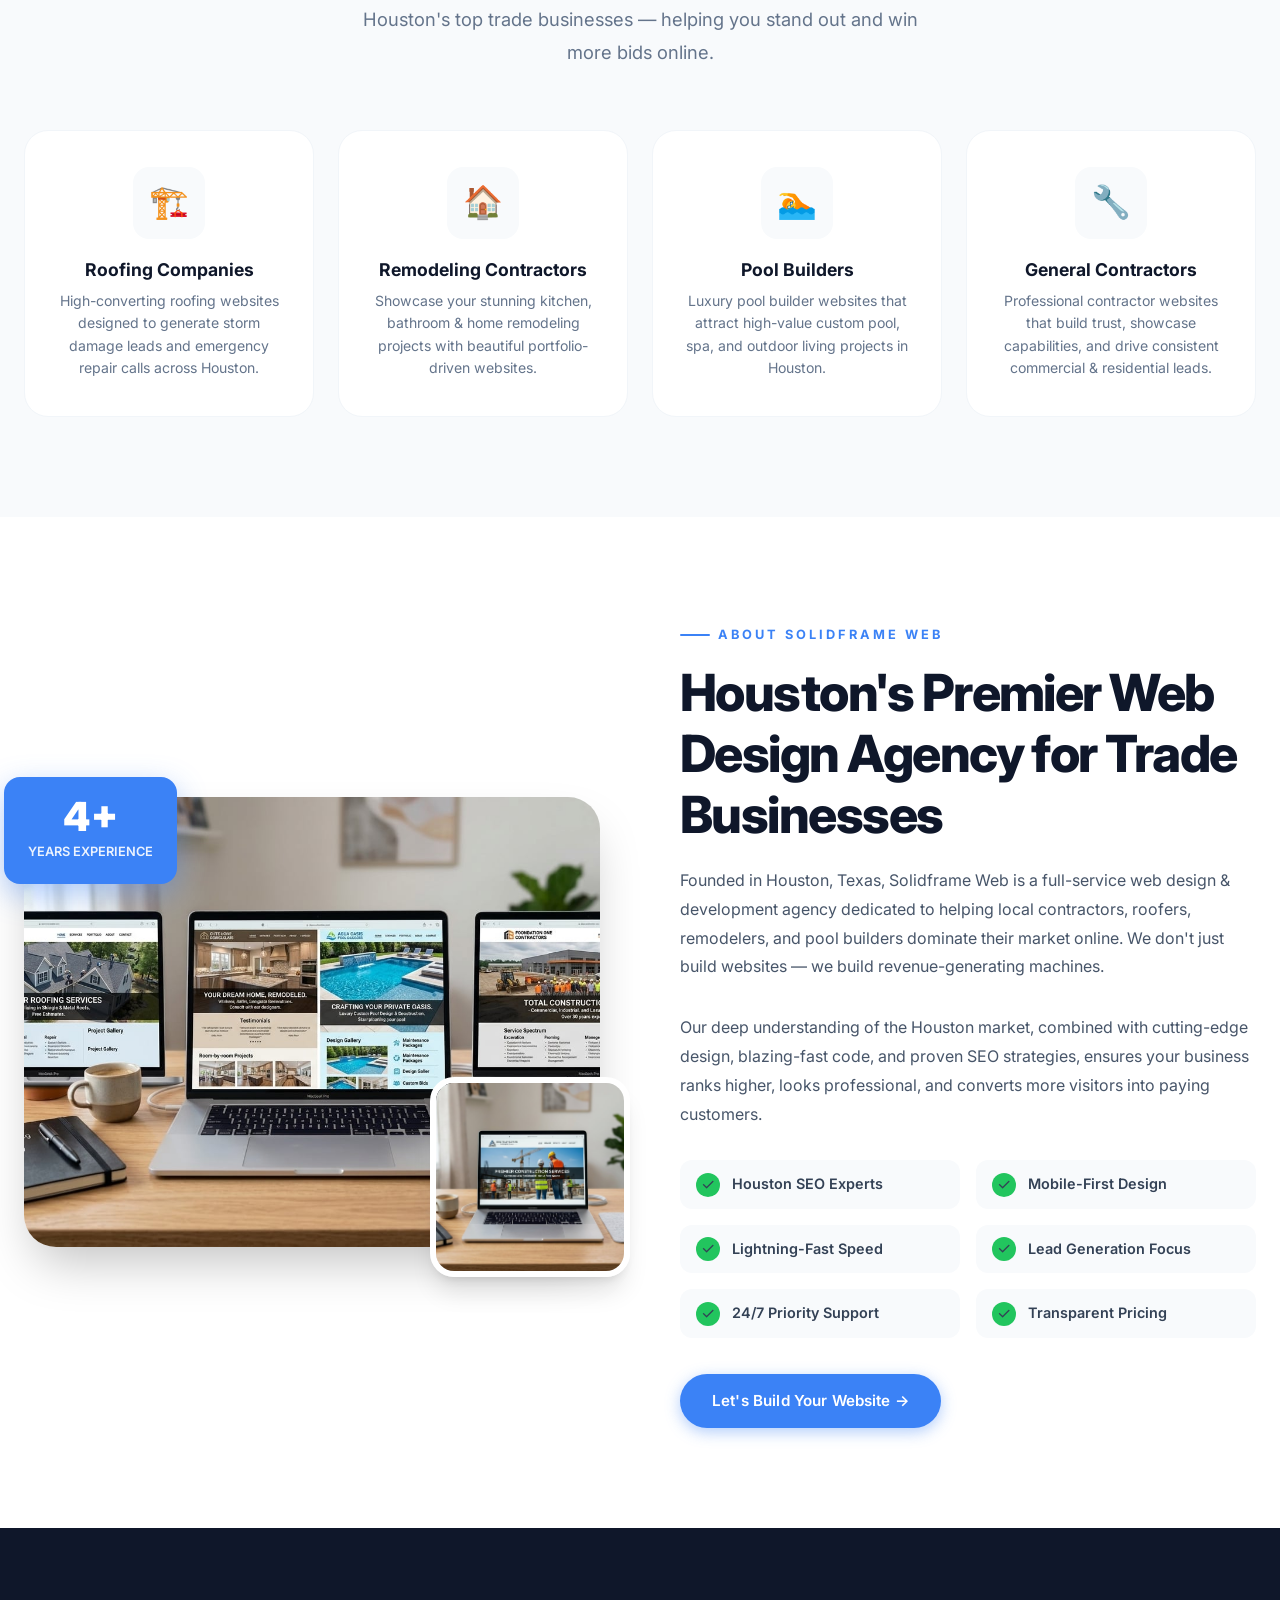
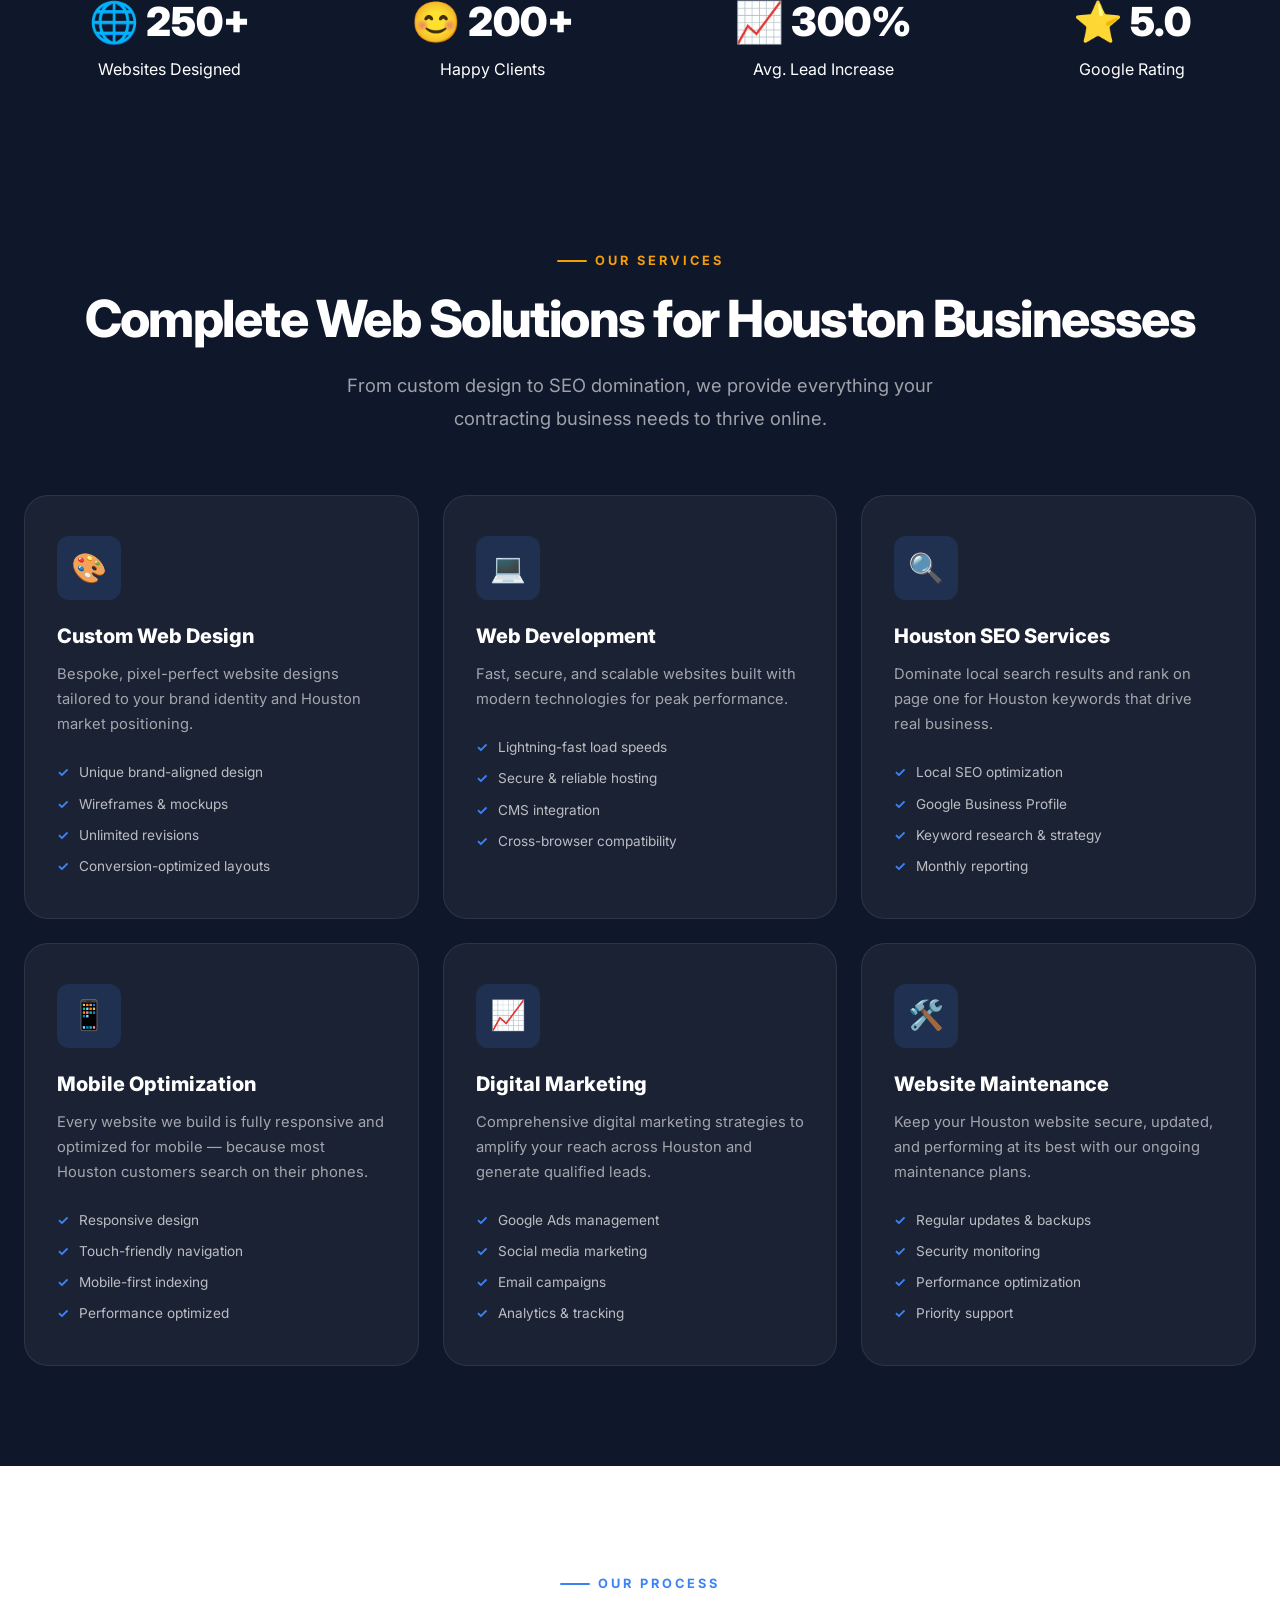
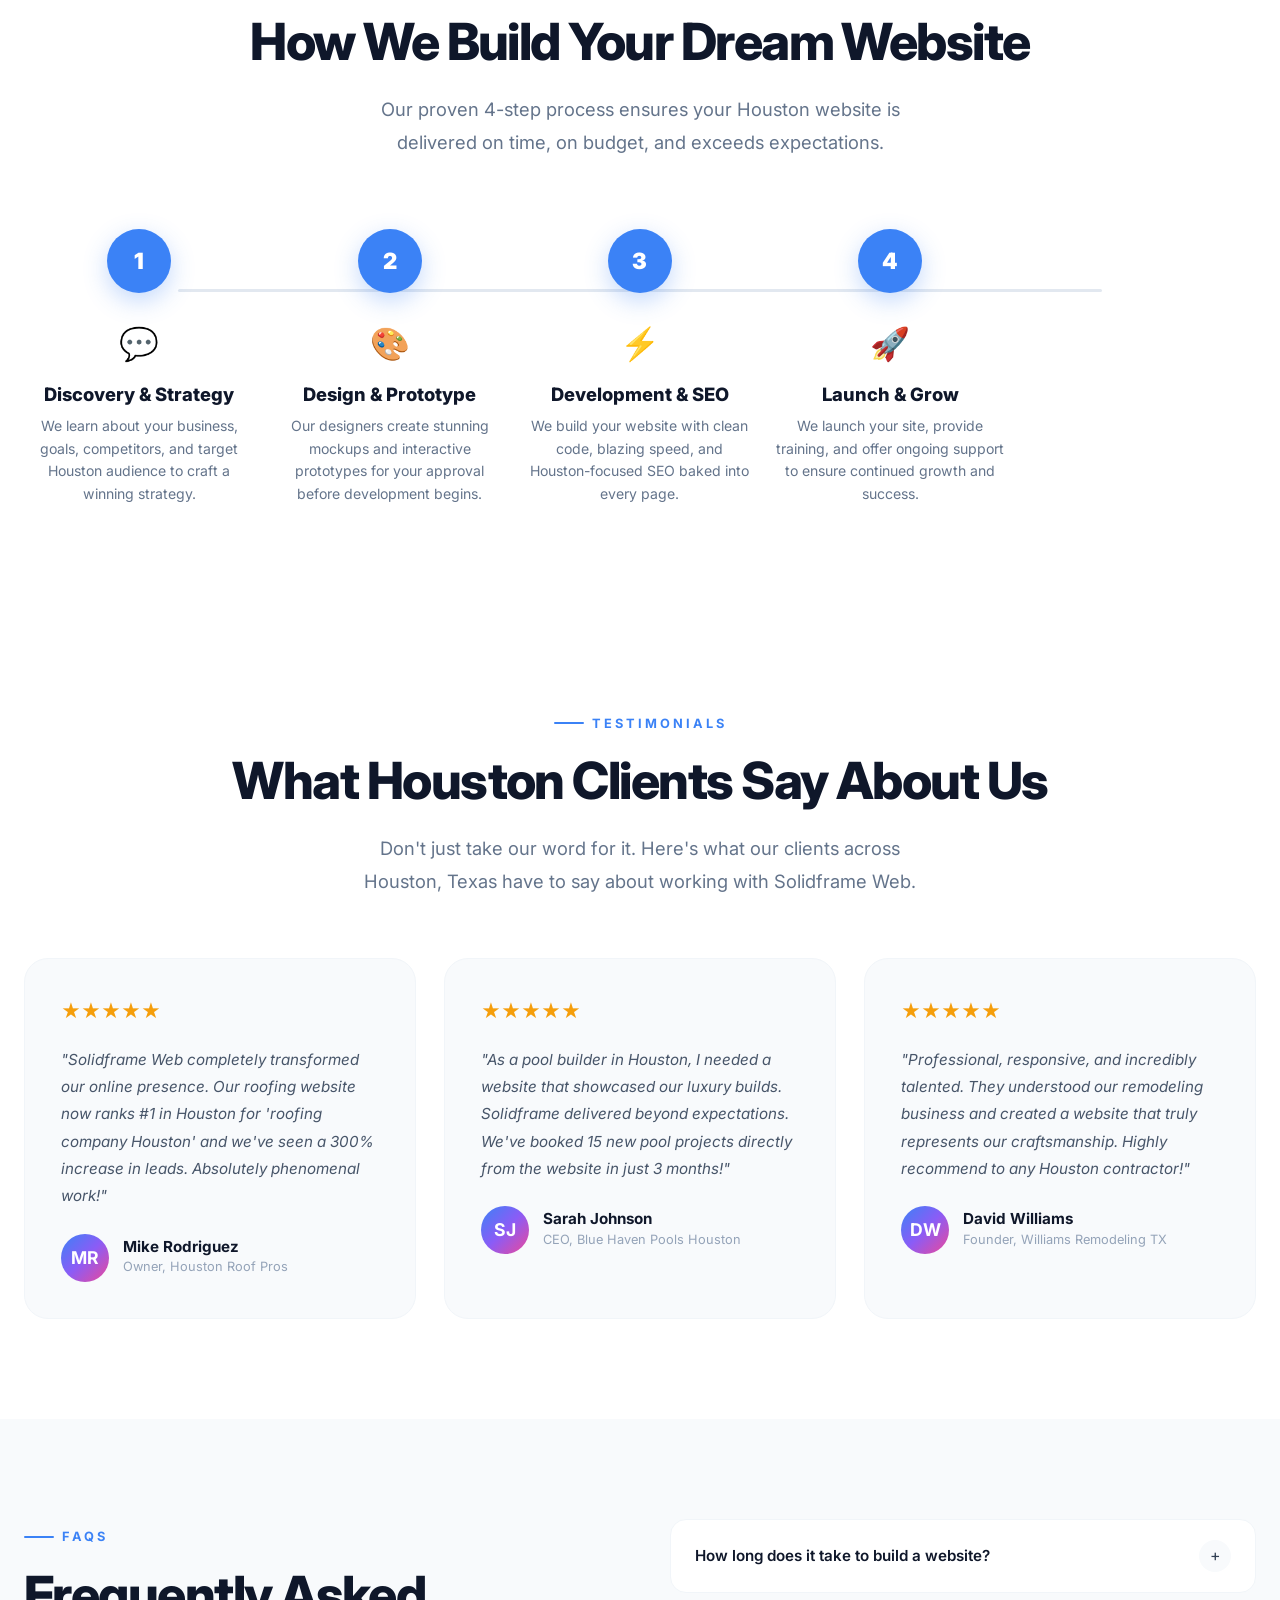
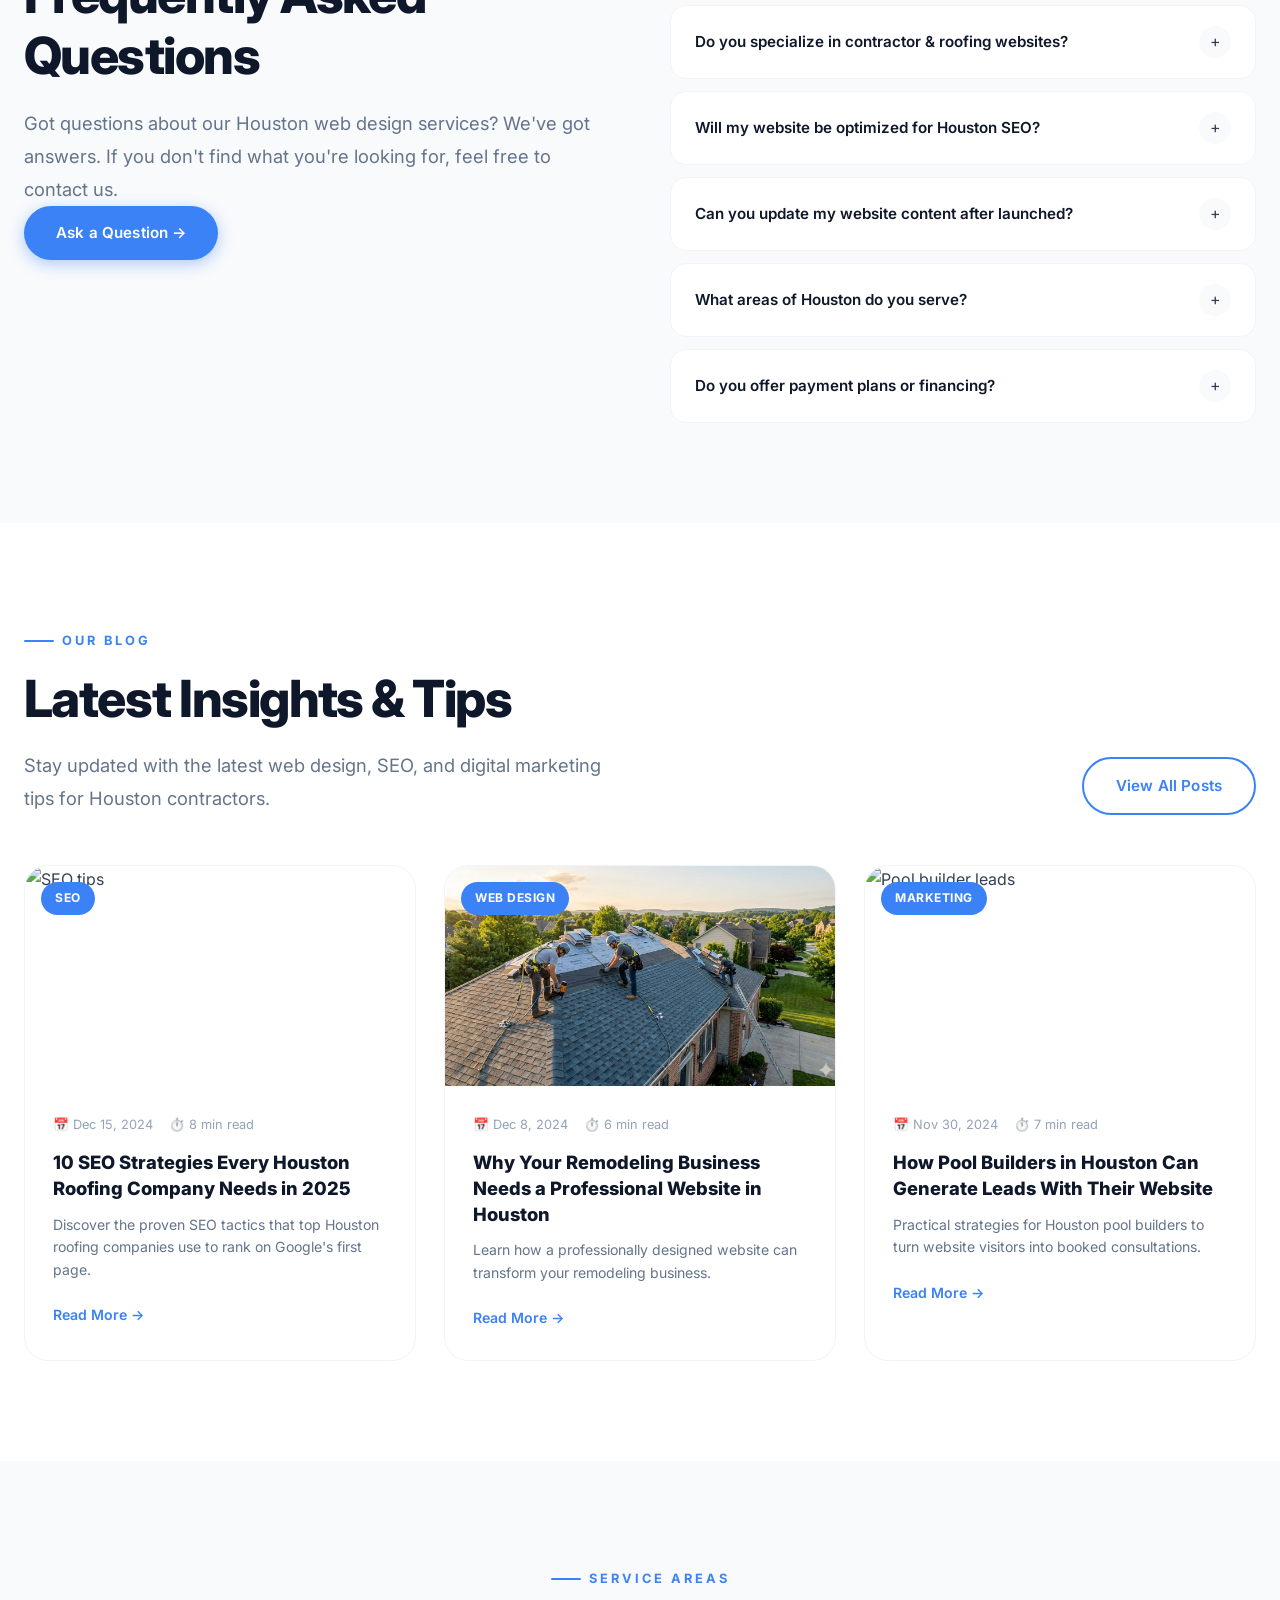
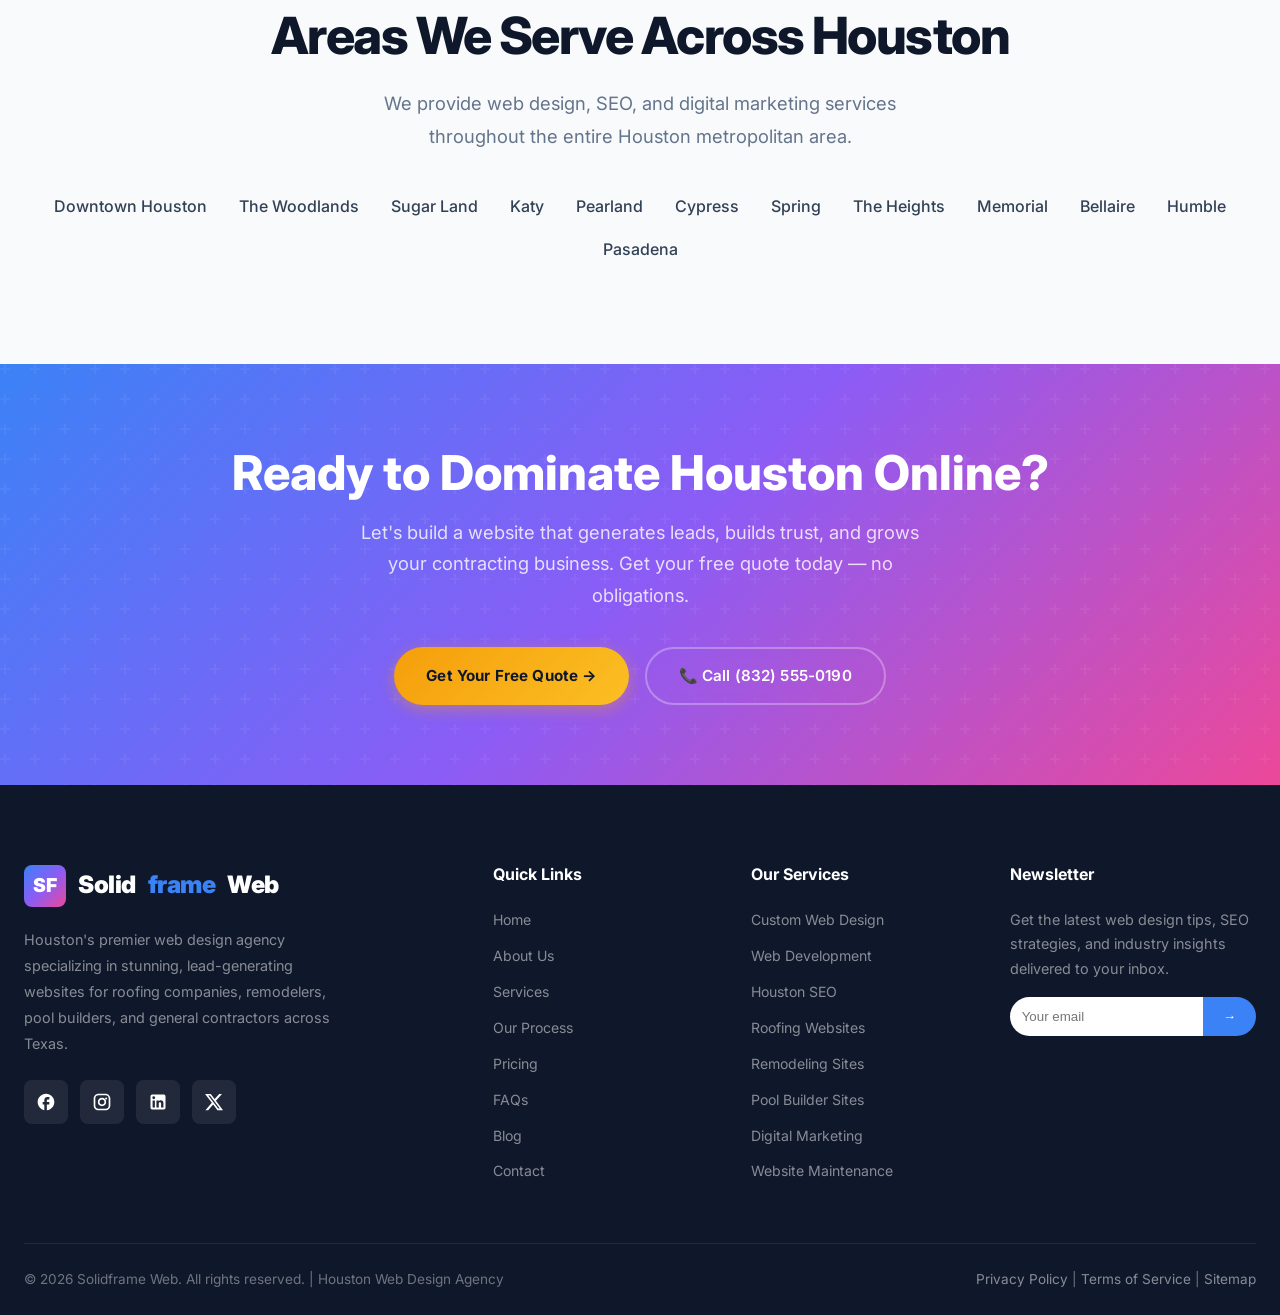
==== commit b1e909b2: "Update index.html" ====
--- a/index.html
+++ b/index.html
@@ -313,10 +313,10 @@
           <a href="contact.html" class="btn btn-primary">Ask a Question →</a>
         </div>
         <div class="faq-items fade-in-right">
-          <div class="faq-item"><div class="faq-question" onclick="toggleFaq(this)"><h4>How long does it take to build a website?</h4><div class="faq-toggle">+</div></div><div class="faq-answer"><div class="faq-answer-inner">Typically 2-4 weeks, depending on complexity.</div></div></div>
+          <div class="faq-item"><div class="faq-question" onclick="toggleFaq(this)"><h4>How long does it take to build a website?</h4><div class="faq-toggle">+</div></div><div class="faq-answer"><div class="faq-answer-inner">Typically 1-4 weeks, depending on complexity.</div></div></div>
           <div class="faq-item"><div class="faq-question" onclick="toggleFaq(this)"><h4>Do you specialize in contractor & roofing websites?</h4><div class="faq-toggle">+</div></div><div class="faq-answer"><div class="faq-answer-inner">Yes! Over 80% of our clients are in the trades.</div></div></div>
           <div class="faq-item"><div class="faq-question" onclick="toggleFaq(this)"><h4>Will my website be optimized for Houston SEO?</h4><div class="faq-toggle">+</div></div><div class="faq-answer"><div class="faq-answer-inner">Absolutely, local SEO is built into every site.</div></div></div>
-          <div class="faq-item"><div class="faq-question" onclick="toggleFaq(this)"><h4>Can I update the website content myself?</h4><div class="faq-toggle">+</div></div><div class="faq-answer"><div class="faq-answer-inner">Yes, we provide training and an easy CMS.</div></div></div>
+          <div class="faq-item"><div class="faq-question" onclick="toggleFaq(this)"><h4>Can you update my website content after launched?</h4><div class="faq-toggle">+</div></div><div class="faq-answer"><div class="faq-answer-inner">Yes, we offer a onging support, we take care of your website after lanuched start from $99, sign up for our hosting plan.</div></div></div>
           <div class="faq-item"><div class="faq-question" onclick="toggleFaq(this)"><h4>What areas of Houston do you serve?</h4><div class="faq-toggle">+</div></div><div class="faq-answer"><div class="faq-answer-inner">All of Houston metro: The Woodlands, Katy, Sugar Land, etc.</div></div></div>
           <div class="faq-item"><div class="faq-question" onclick="toggleFaq(this)"><h4>Do you offer payment plans or financing?</h4><div class="faq-toggle">+</div></div><div class="faq-answer"><div class="faq-answer-inner">Yes, flexible payment options available.</div></div></div>
         </div>
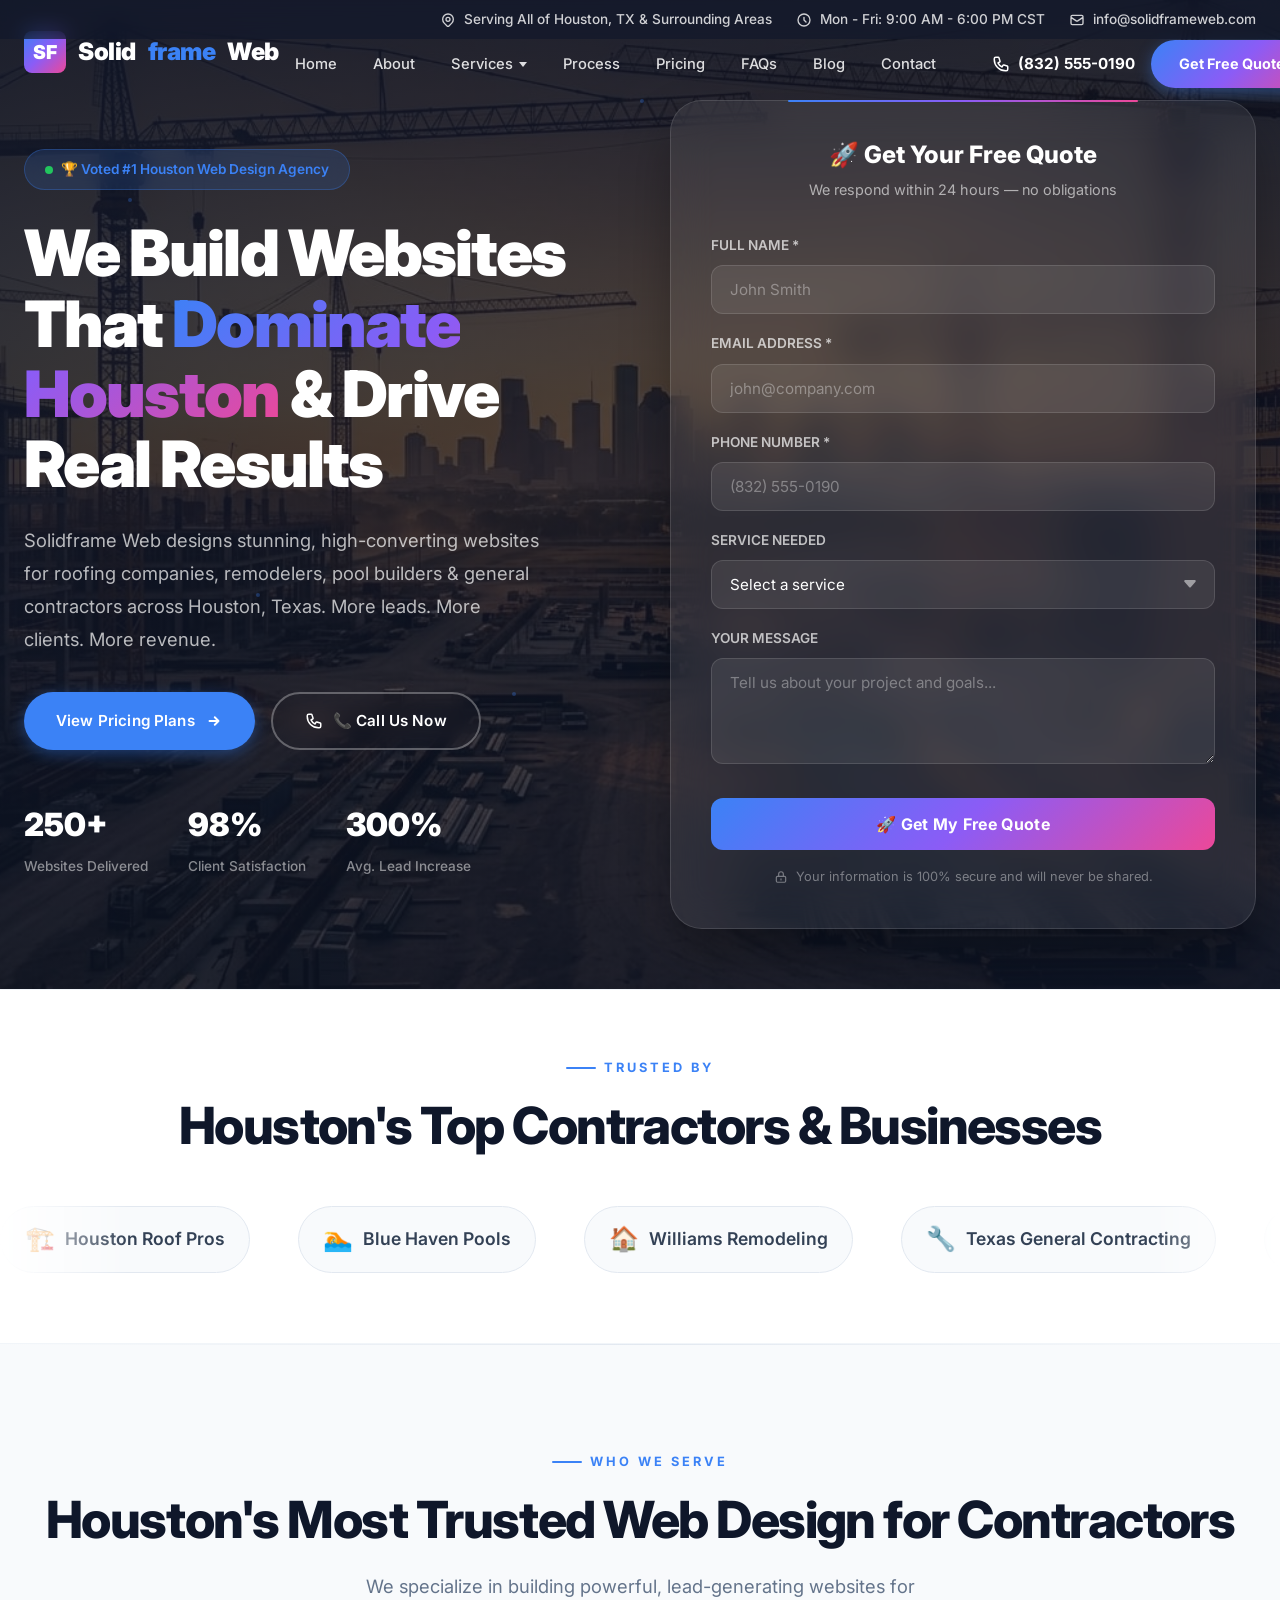
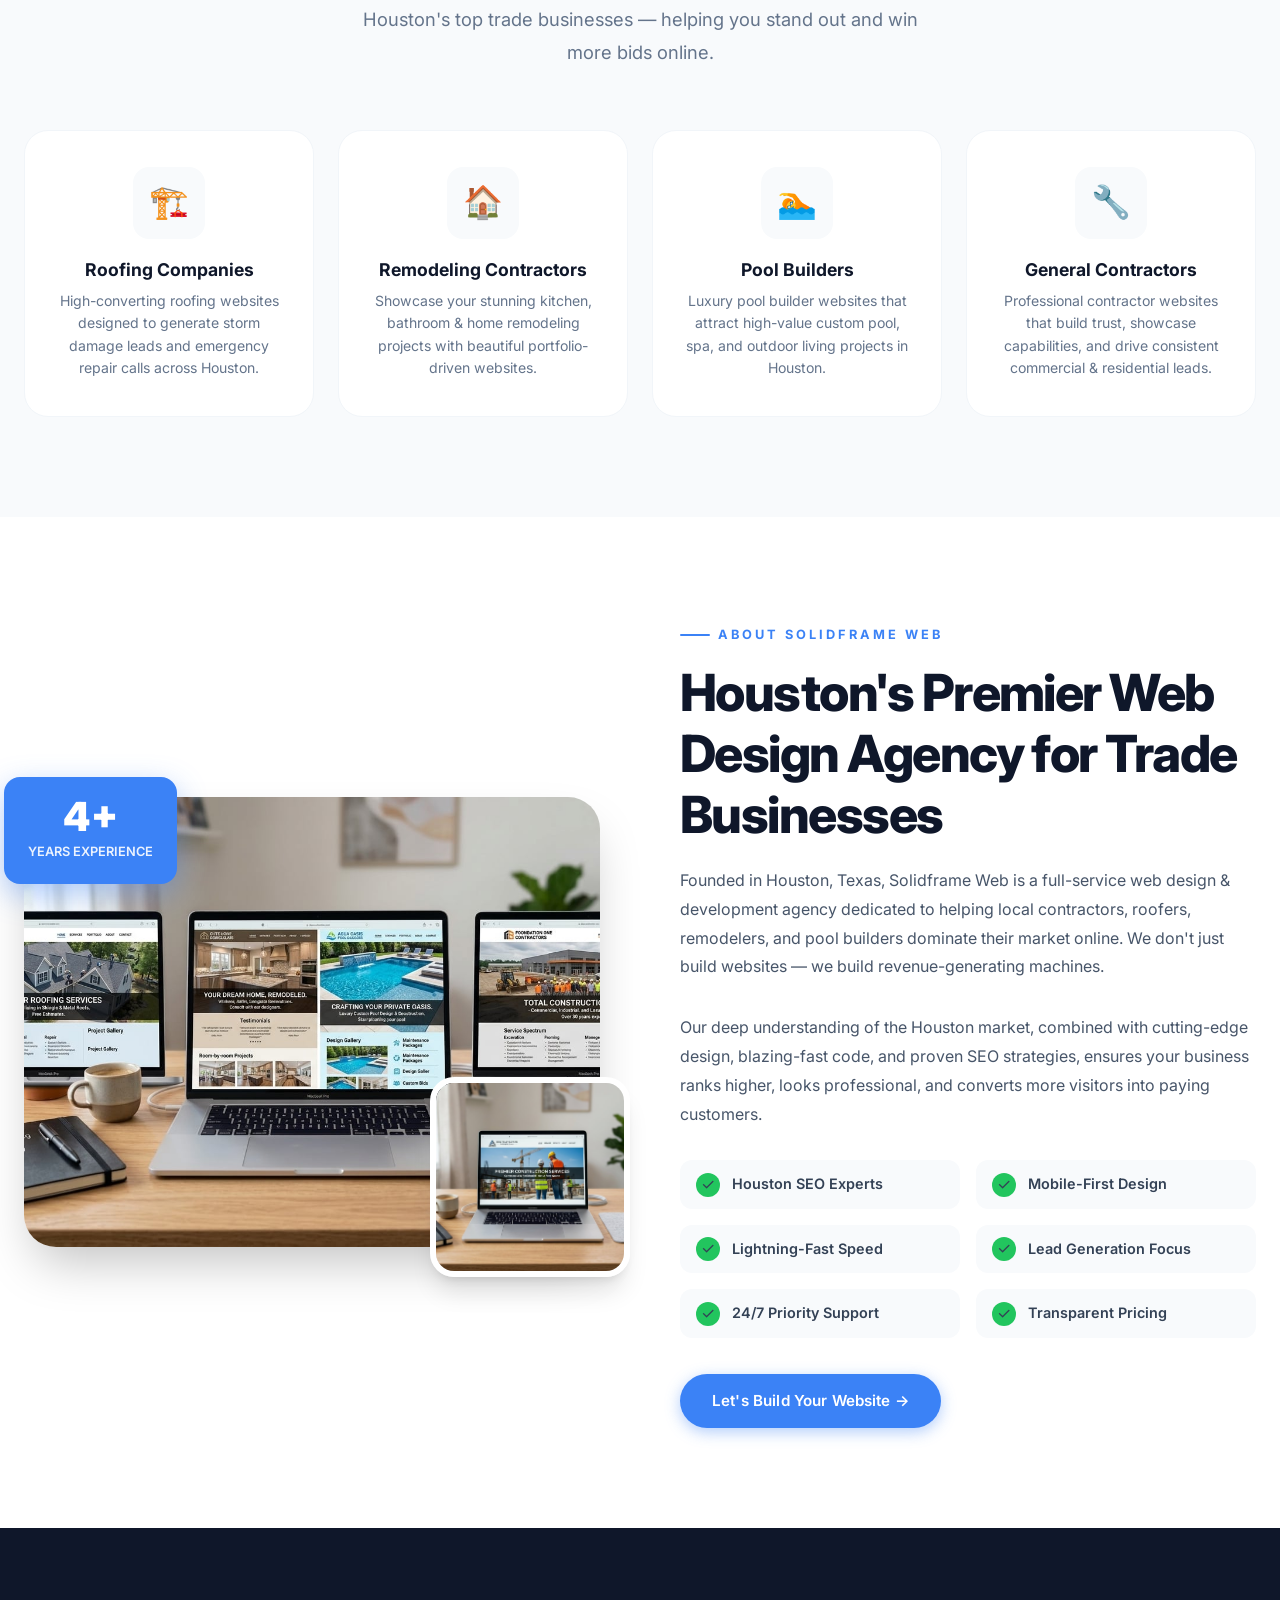
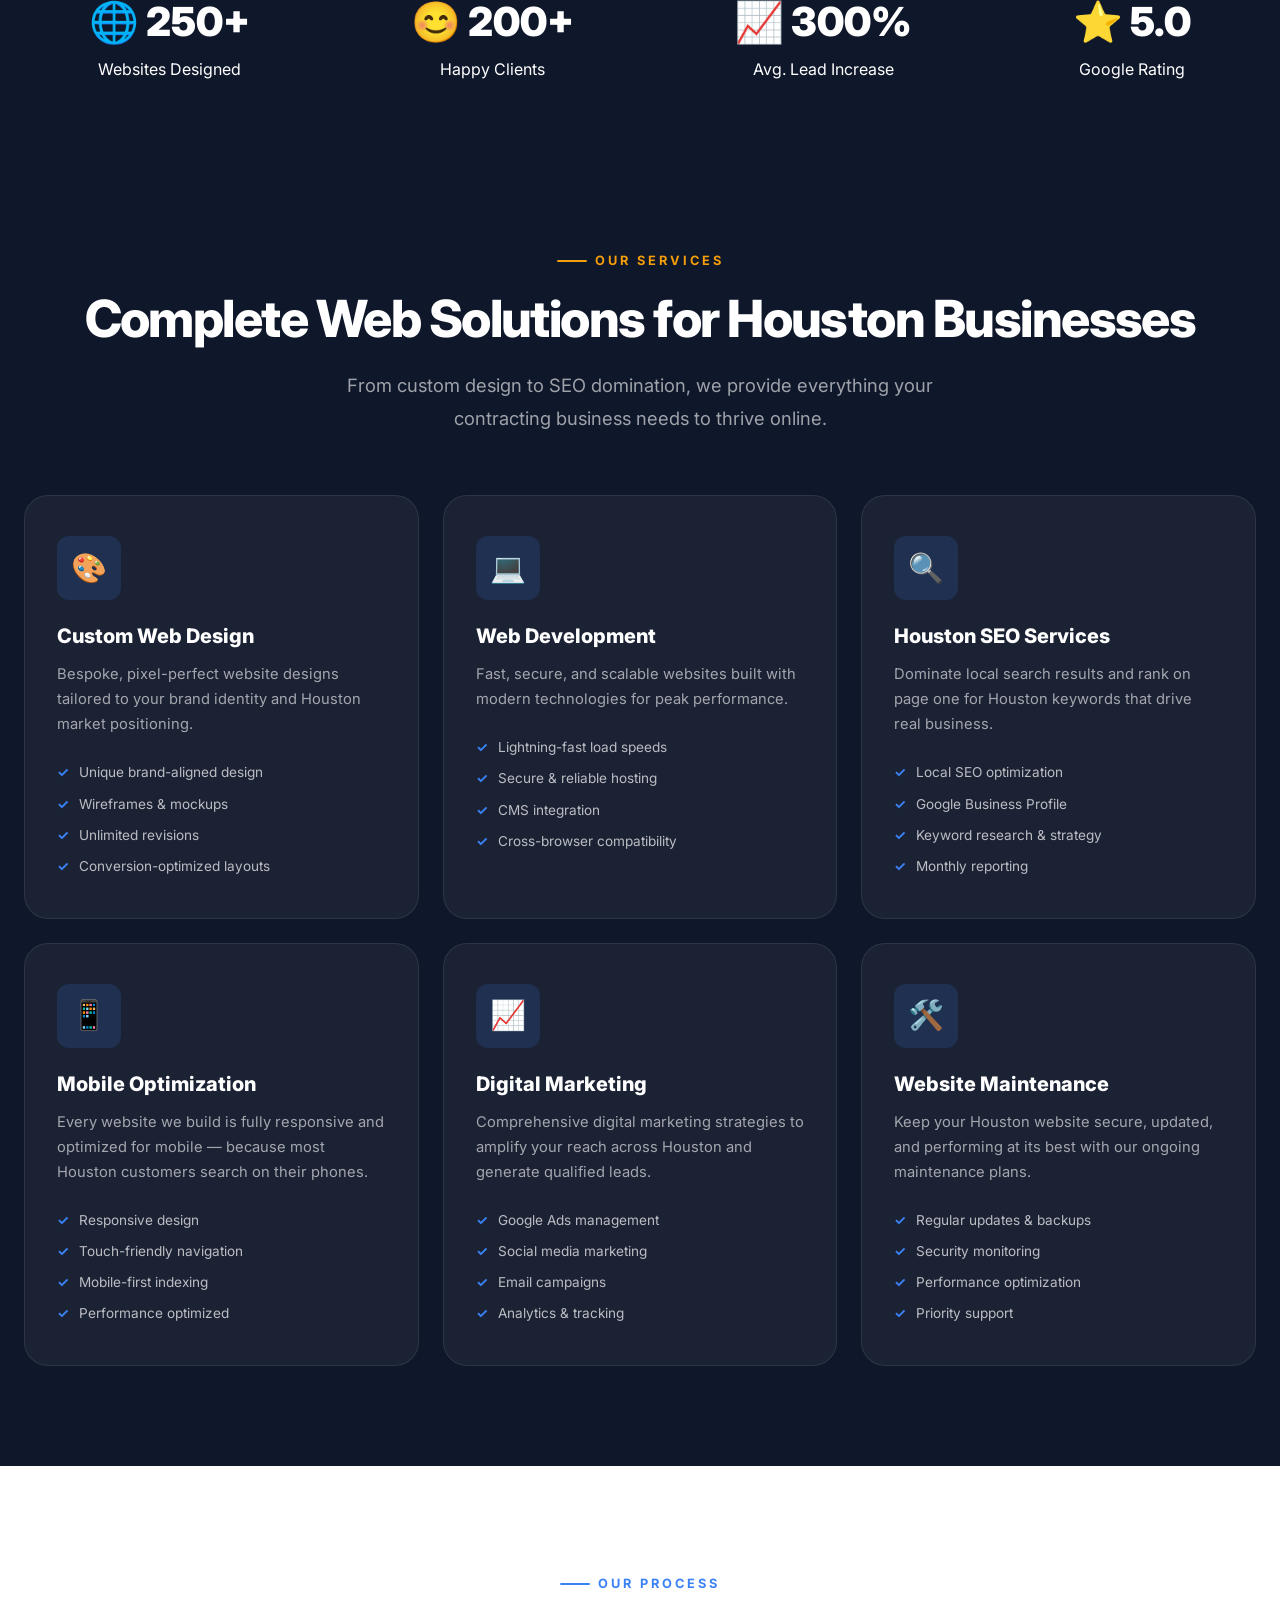
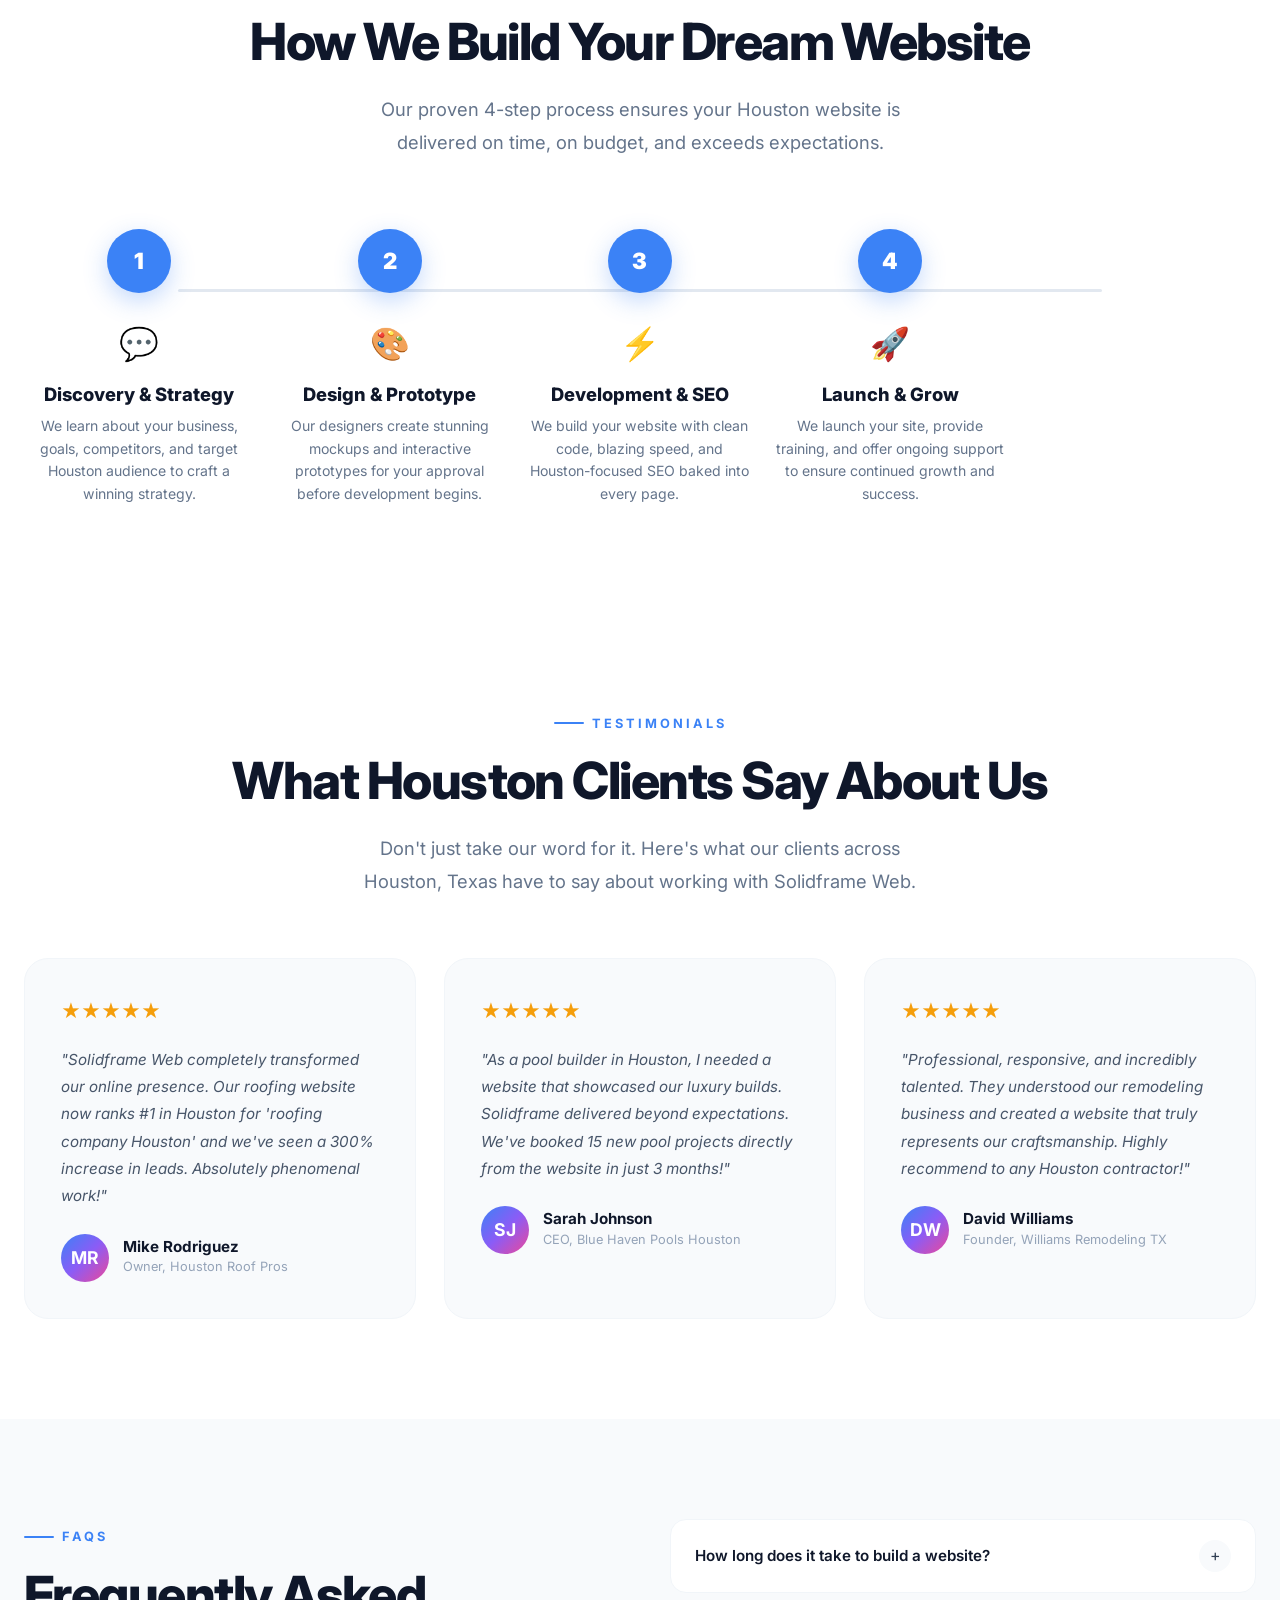
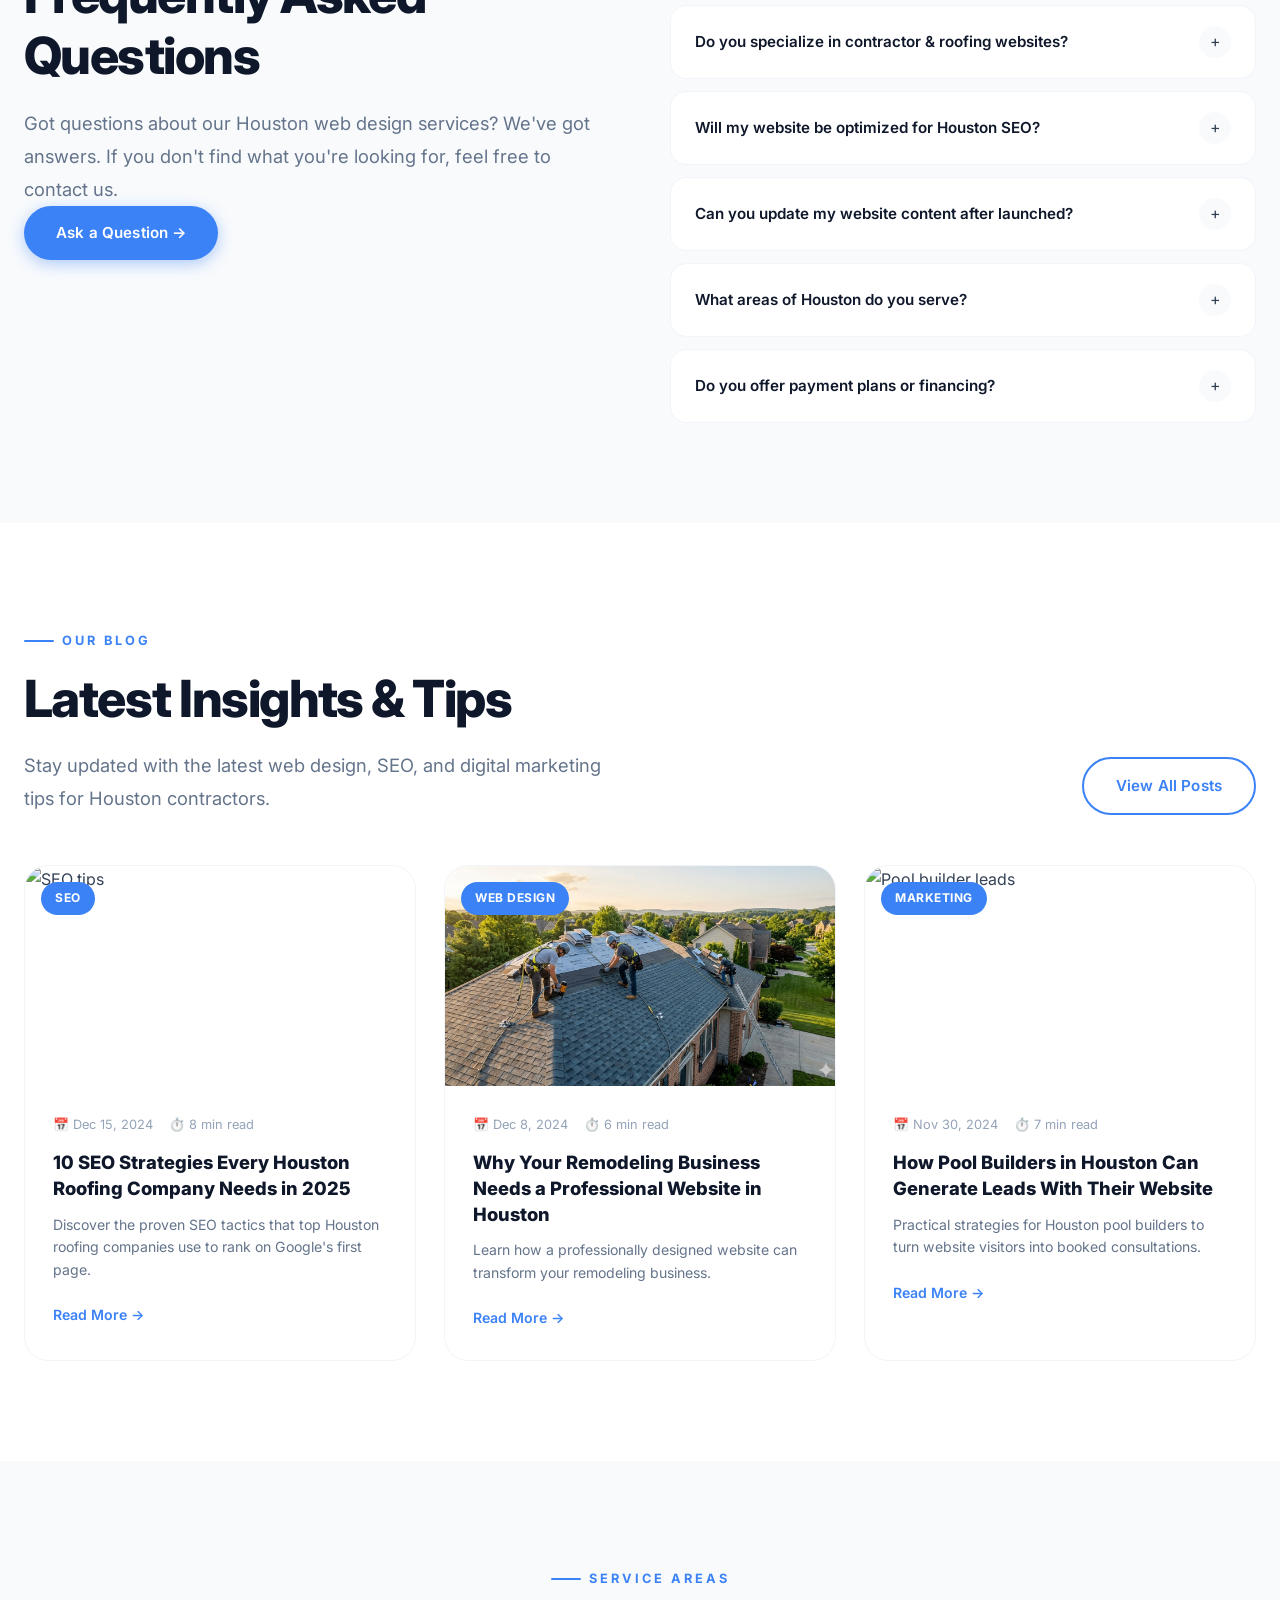
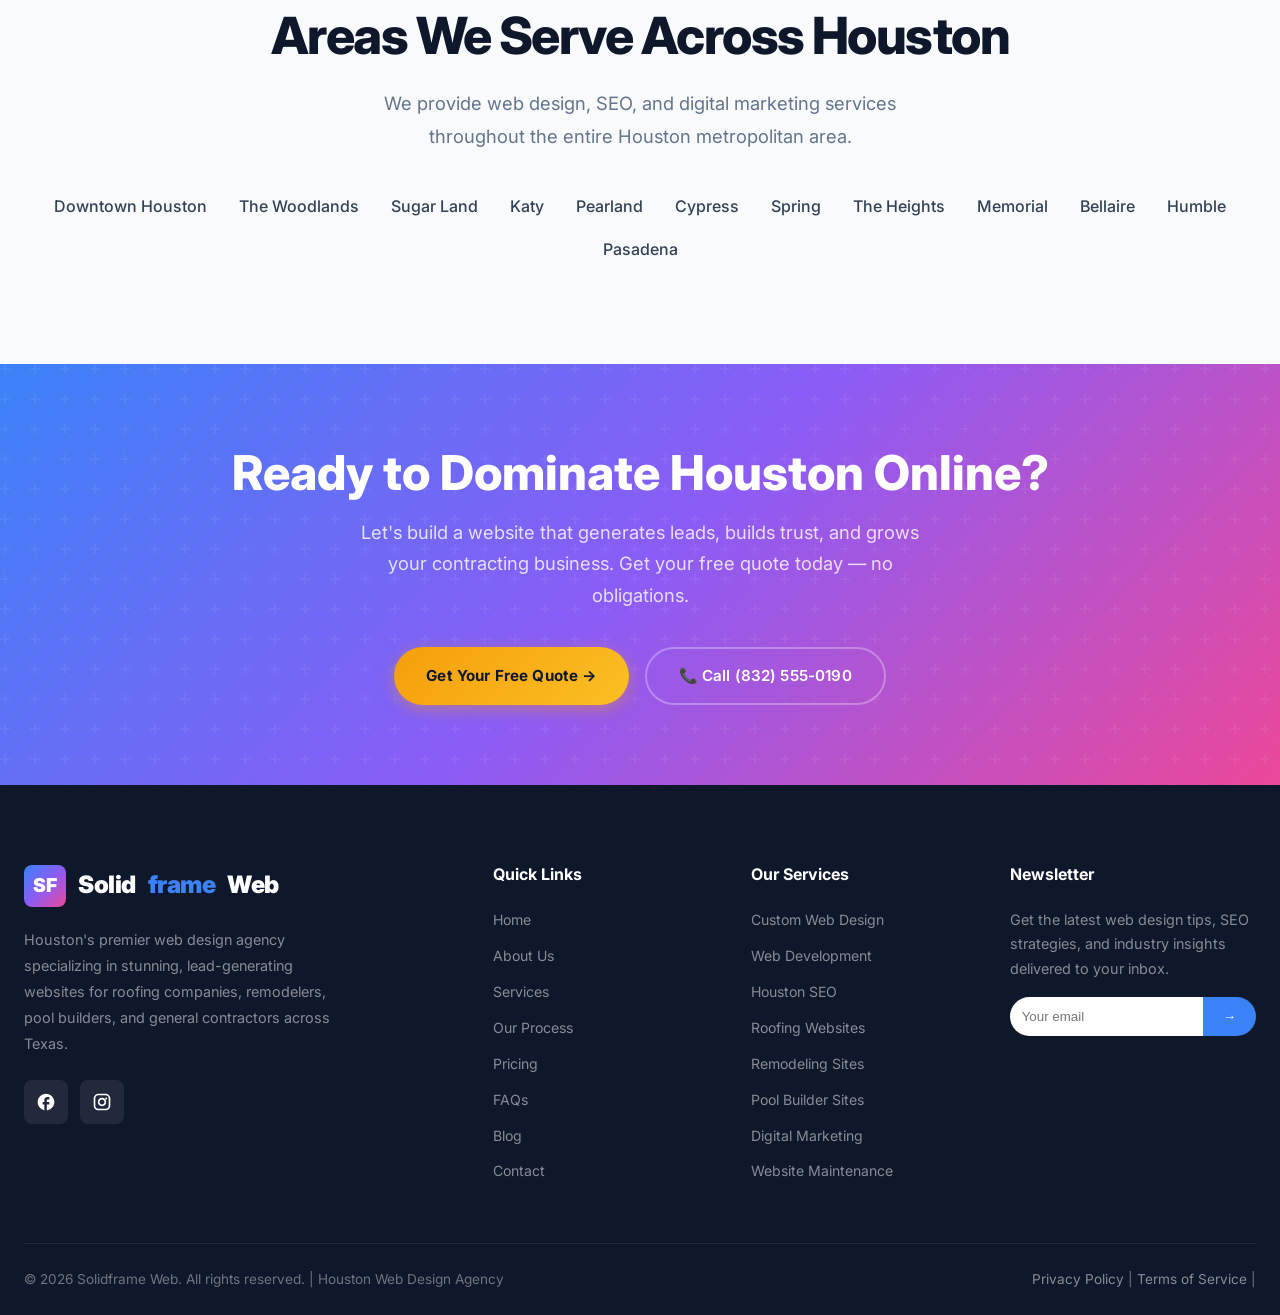
==== commit ff657e35: "Update index.html" ====
--- a/index.html
+++ b/index.html
@@ -387,19 +387,6 @@
   </svg>
 </a>
 
-<!-- LinkedIn -->
-<a href="#" class="social-link" aria-label="LinkedIn">
-  <svg xmlns="http://www.w3.org/2000/svg" width="20" height="20" fill="currentColor" viewBox="0 0 24 24">
-    <path d="M19 3a2 2 0 0 1 2 2v14a2 2 0 0 1-2 2H5a2 2 0 0 1-2-2V5a2 2 0 0 1 2-2h14zm-.5 15.5v-5.3a3.26 3.26 0 0 0-3.26-3.26c-.85 0-1.84.52-2.32 1.3v-1.11h-2.79v8.37h2.79v-4.93c0-.77.62-1.4 1.39-1.4a1.4 1.4 0 0 1 1.4 1.4v4.93h2.79zM6.88 8.56a1.68 1.68 0 0 0 1.68-1.68c0-.93-.75-1.69-1.68-1.69a1.69 1.69 0 0 0-1.69 1.69c0 .93.76 1.68 1.69 1.68zm1.39 9.94v-8.37H5.5v8.37h2.77z"/>
-  </svg>
-</a>
-
-<!-- X (Twitter) -->
-<a href="#" class="social-link" aria-label="X (Twitter)">
-  <svg xmlns="http://www.w3.org/2000/svg" width="20" height="20" fill="currentColor" viewBox="0 0 24 24">
-    <path d="M18.244 2.25h3.308l-7.227 8.26 8.502 11.24H16.17l-5.214-6.817L4.99 21.75H1.68l7.73-8.835L1.254 2.25H8.08l4.713 6.231zm-1.161 17.52h1.833L7.084 4.126H5.117z"/>
-  </svg>
-</a>
           </div>
         </div>
         <div>
@@ -425,7 +412,7 @@
       </div>
       <div class="footer-bottom">
         <p>&copy; 2026 Solidframe Web. All rights reserved. | Houston Web Design Agency</p>
-        <p><a href="#" style="color: rgba(255,255,255,0.5);">Privacy Policy</a> | <a href="#" style="color: rgba(255,255,255,0.5);">Terms of Service</a> | <a href="#" style="color: rgba(255,255,255,0.5);">Sitemap</a></p>
+        <p><a href="privacy.html" style="color: rgba(255,255,255,0.5);">Privacy Policy</a> | <a href="terms.html" style="color: rgba(255,255,255,0.5);">Terms of Service</a> | <a</p>
       </div>
     </div>
   </footer>
--- a/style.css
+++ b/style.css
@@ -2683,39 +2683,40 @@
     font-size: 1.2rem;
   }
 }
-/* ===== CONTACT PAGE FIXES ===== */
-
-/* Ensure contact grid stacks on mobile */
-@media (max-width: 768px) {
-  .contact-grid {
-    grid-template-columns: 1fr !important;
-    gap: 40px;
-  }
-  
-  .contact-info-card {
-    padding: 24px;
-  }
-  
-  .contact-form {
-    padding: 28px !important;
-  }
-  
-  .map-container {
-    margin-top: 20px;
-  }
-  
-  .map-container iframe {
-    height: 220px;
-  }
-}
-
-/* Map responsiveness */
+/* ===== CONTACT PAGE – CLEAN FIX ===== */
+
+/* Contact Section Spacing */
+.contact.section {
+  padding: 80px 0;
+}
+
+/* Contact Grid */
+.contact-grid {
+  display: grid;
+  grid-template-columns: 1fr 1fr;
+  gap: 50px;
+  align-items: start;
+}
+
+/* Left Column – Contact Info Card */
+.contact-info-card {
+  background: white;
+  border-radius: var(--radius-xl);
+  padding: 36px 32px;
+  box-shadow: var(--shadow-md);
+  border: 1px solid var(--gray-100);
+  height: auto;
+  margin-bottom: 0;
+}
+
+/* Map Container – Separate from card with proper margin */
 .map-container {
-  width: 100%;
+  margin-top: 30px;
   border-radius: var(--radius-xl);
   overflow: hidden;
   box-shadow: var(--shadow-lg);
   border: 1px solid var(--gray-100);
+  width: 100%;
 }
 
 .map-container iframe {
@@ -2725,7 +2726,23 @@
   border: 0;
 }
 
-/* Contact method icon alignment */
+/* Right Column – Contact Form */
+.contact-form {
+  background: white;
+  border-radius: var(--radius-2xl);
+  padding: 40px;
+  box-shadow: var(--shadow-xl);
+  border: 1px solid var(--gray-100);
+}
+
+/* Contact Method Items */
+.contact-method {
+  display: flex;
+  align-items: flex-start;
+  gap: 16px;
+  margin-bottom: 24px;
+}
+
 .contact-method-icon {
   width: 48px;
   height: 48px;
@@ -2744,12 +2761,30 @@
   stroke: currentColor;
 }
 
-/* Social links inside contact card */
+.contact-method-content h4 {
+  font-size: 1rem;
+  margin-bottom: 4px;
+  color: var(--gray-800);
+}
+
+.contact-method-content p,
+.contact-method-content a {
+  color: var(--gray-500);
+  font-size: 0.95rem;
+  line-height: 1.5;
+}
+
+.contact-method-content a:hover {
+  color: var(--accent);
+}
+
+/* Social Links in Contact Card */
 .contact-info-card .social-link {
   display: flex;
   align-items: center;
   justify-content: center;
   transition: var(--transition);
+  color: var(--gray-600);
 }
 
 .contact-info-card .social-link:hover {
@@ -2764,13 +2799,14 @@
   fill: currentColor;
 }
 
-/* Contact form input consistency */
+/* Form Elements */
 .contact-form input,
 .contact-form textarea,
 .contact-form select {
   font-family: 'Inter', sans-serif;
   font-size: 0.95rem;
   transition: var(--transition);
+  background: white;
 }
 
 .contact-form input:focus,
@@ -2781,7 +2817,7 @@
   box-shadow: 0 0 0 3px rgba(59, 130, 246, 0.1);
 }
 
-/* Form submit button */
+/* Form Submit Button */
 .contact-form .form-submit {
   background: var(--gradient-1);
   color: white;
@@ -2796,66 +2832,94 @@
   box-shadow: 0 8px 20px rgba(59, 130, 246, 0.4);
 }
 
-/* Footer social links SVG sizing */
-.footer .social-link svg,
-.contact-socials .social-link svg {
-  width: 20px;
-  height: 20px;
-  fill: currentColor;
-  transition: var(--transition);
-}
-
-.footer .social-link,
-.contact-socials .social-link {
-  display: flex;
-  align-items: center;
-  justify-content: center;
-}
-
-/* Ensure all text is visible (override any lingering opacity issues) */
-.contact-info-card,
-.contact-form,
-.map-container {
-  opacity: 1 !important;
-  visibility: visible !important;
-}
-
-/* Fix for fade animations on contact page */
+/* CTA Section Spacing (below contact) */
+.cta {
+  margin-top: 0;
+  padding: 80px 0;
+}
+
+/* Footer */
+.footer {
+  margin-top: 0;
+}
+
+/* ===== RESPONSIVE FIXES ===== */
+@media (max-width: 1024px) {
+  .contact-grid {
+    gap: 40px;
+  }
+}
+
+@media (max-width: 768px) {
+  .contact.section {
+    padding: 60px 0;
+  }
+
+  .contact-grid {
+    grid-template-columns: 1fr !important;
+    gap: 40px;
+  }
+
+  .contact-info-card {
+    padding: 28px 24px;
+  }
+
+  .contact-form {
+    padding: 30px 24px;
+  }
+
+  .map-container {
+    margin-top: 24px;
+  }
+
+  .map-container iframe {
+    height: 220px;
+  }
+
+  .cta {
+    padding: 60px 0;
+  }
+}
+
+@media (max-width: 480px) {
+  .contact-info-card {
+    padding: 24px 20px;
+  }
+
+  .contact-form {
+    padding: 24px 20px;
+  }
+
+  .form-row {
+    grid-template-columns: 1fr !important;
+  }
+
+  .map-container iframe {
+    height: 200px;
+  }
+}
+
+/* Ensure no overlap with fixed header */
+.page-header {
+  padding-top: 140px;
+}
+
+/* Make fade elements visible immediately (override any animation hiding) */
 .fade-in-left,
-.fade-in-right {
+.fade-in-right,
+.fade-in {
   opacity: 1 !important;
   transform: none !important;
-}
-
-/* Contact method text links */
-.contact-method-content a {
-  color: var(--gray-700);
-  text-decoration: none;
-  transition: var(--transition);
-}
-
-.contact-method-content a:hover {
-  color: var(--accent);
-}
-
-/* Ensure the page header has proper spacing */
-.page-header {
+  visibility: visible !important;
+}
+
+/* Fix any potential overflow */
+body {
+  overflow-x: hidden;
+}
+
+/* Clear spacing between sections */
+section {
   position: relative;
   z-index: 1;
 }
-
-/* Fix any overflow issues */
-body {
-  overflow-x: hidden;
-}
-
-/* Contact grid gap adjustment */
-.contact-grid {
-  gap: 40px;
-}
-
-@media (min-width: 1024px) {
-  .contact-grid {
-    gap: 60px;
-  }
-}
